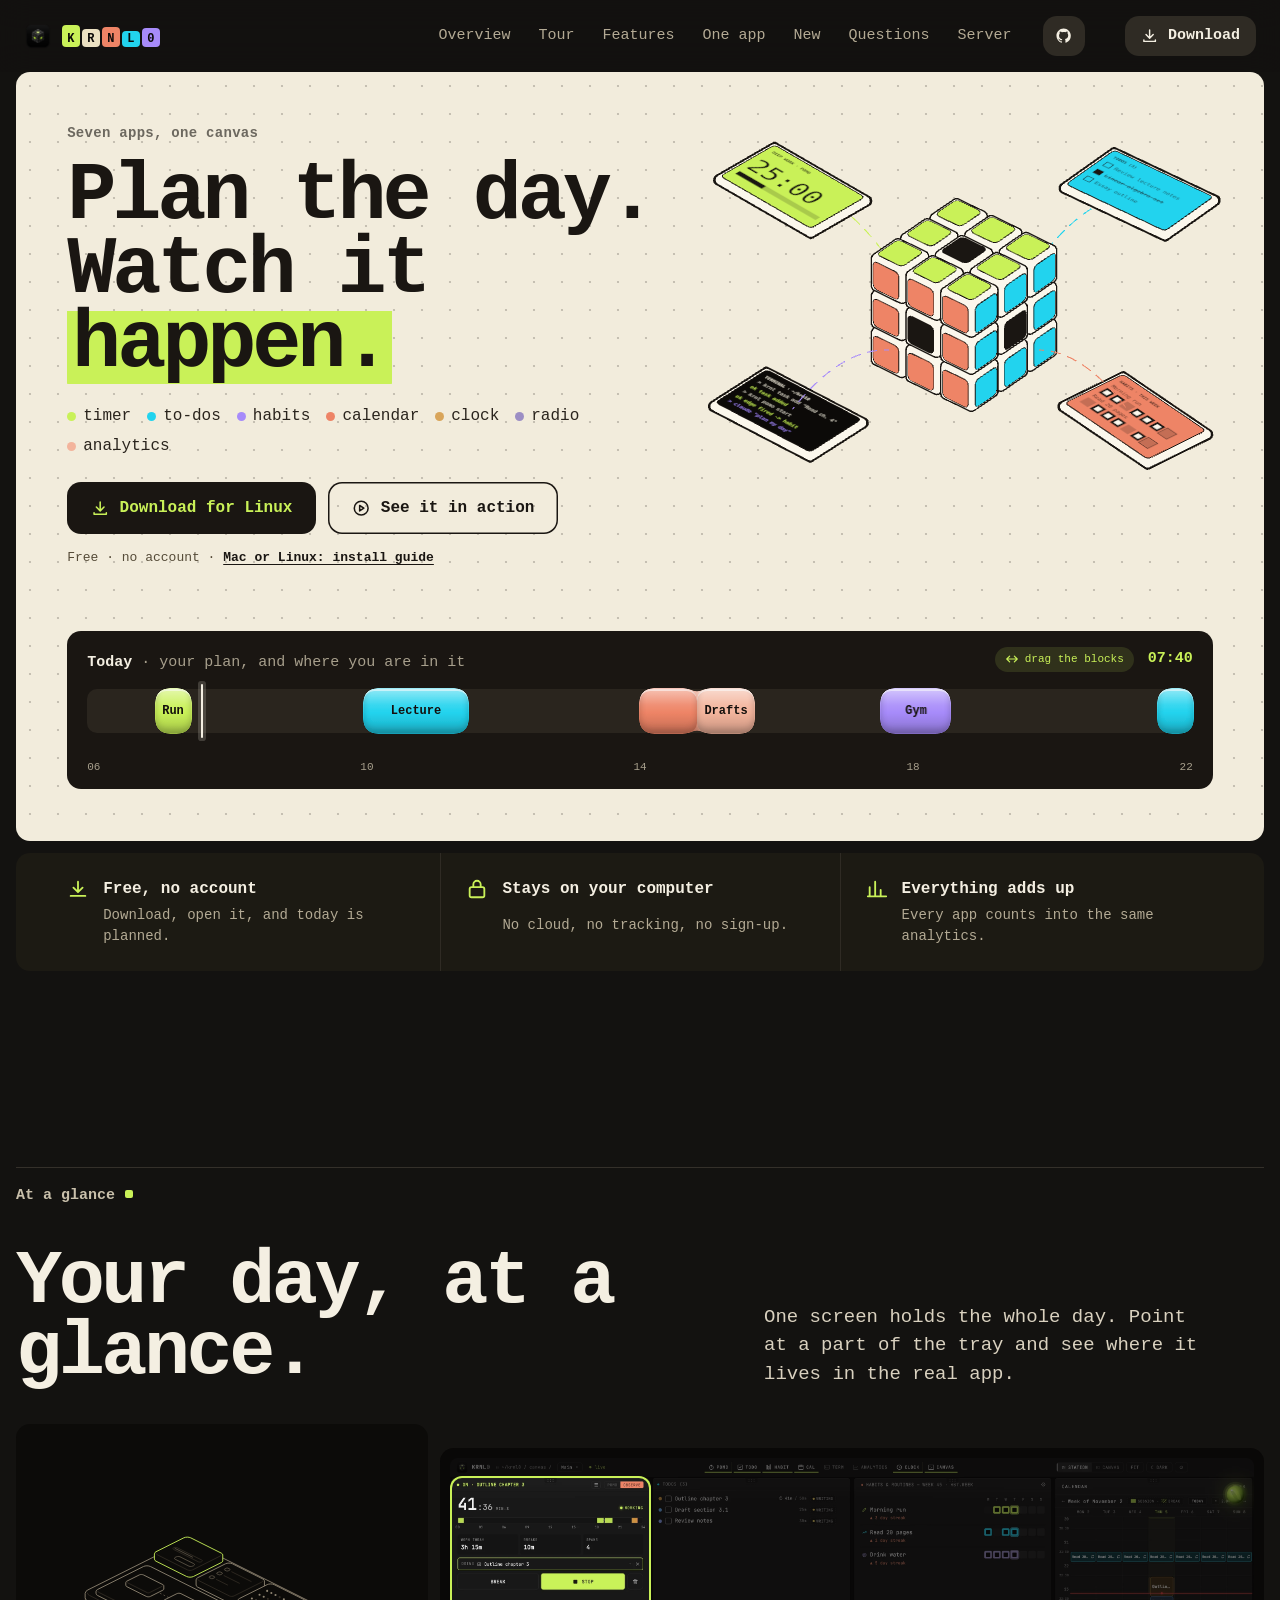
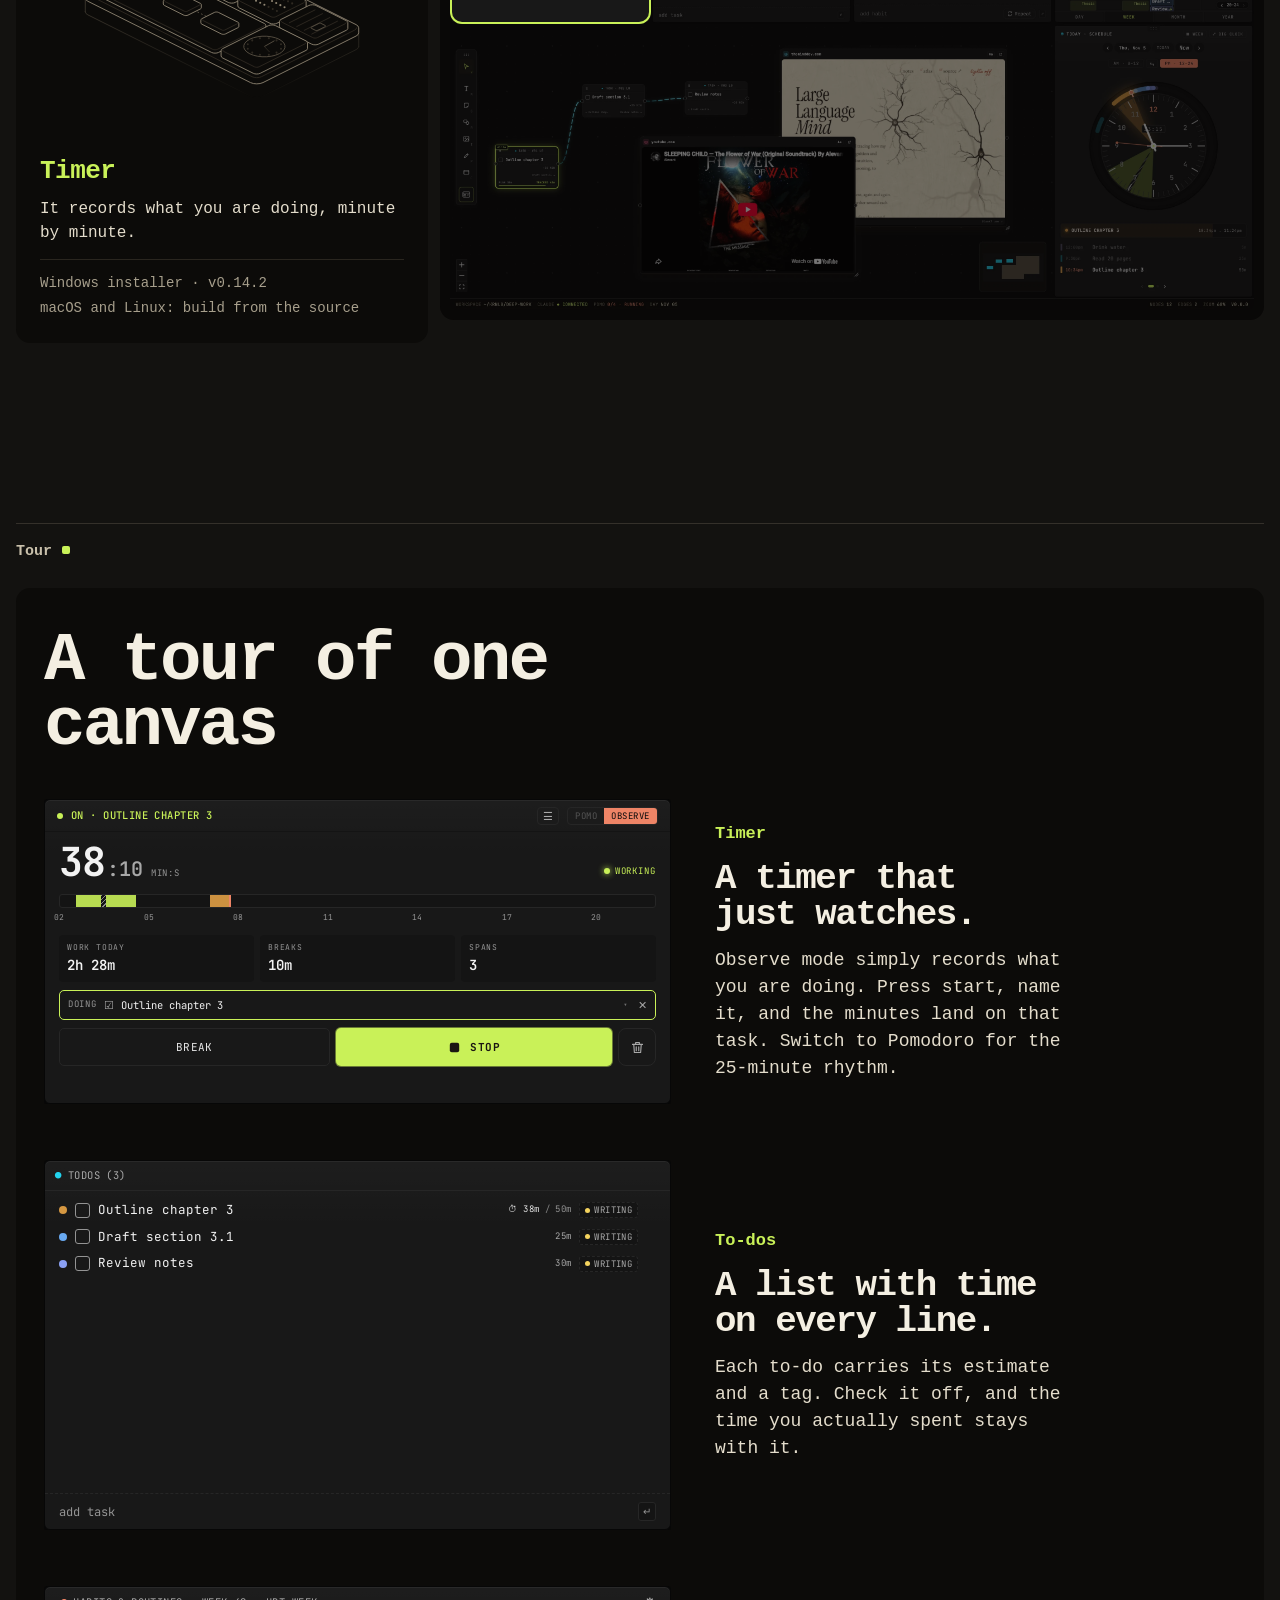
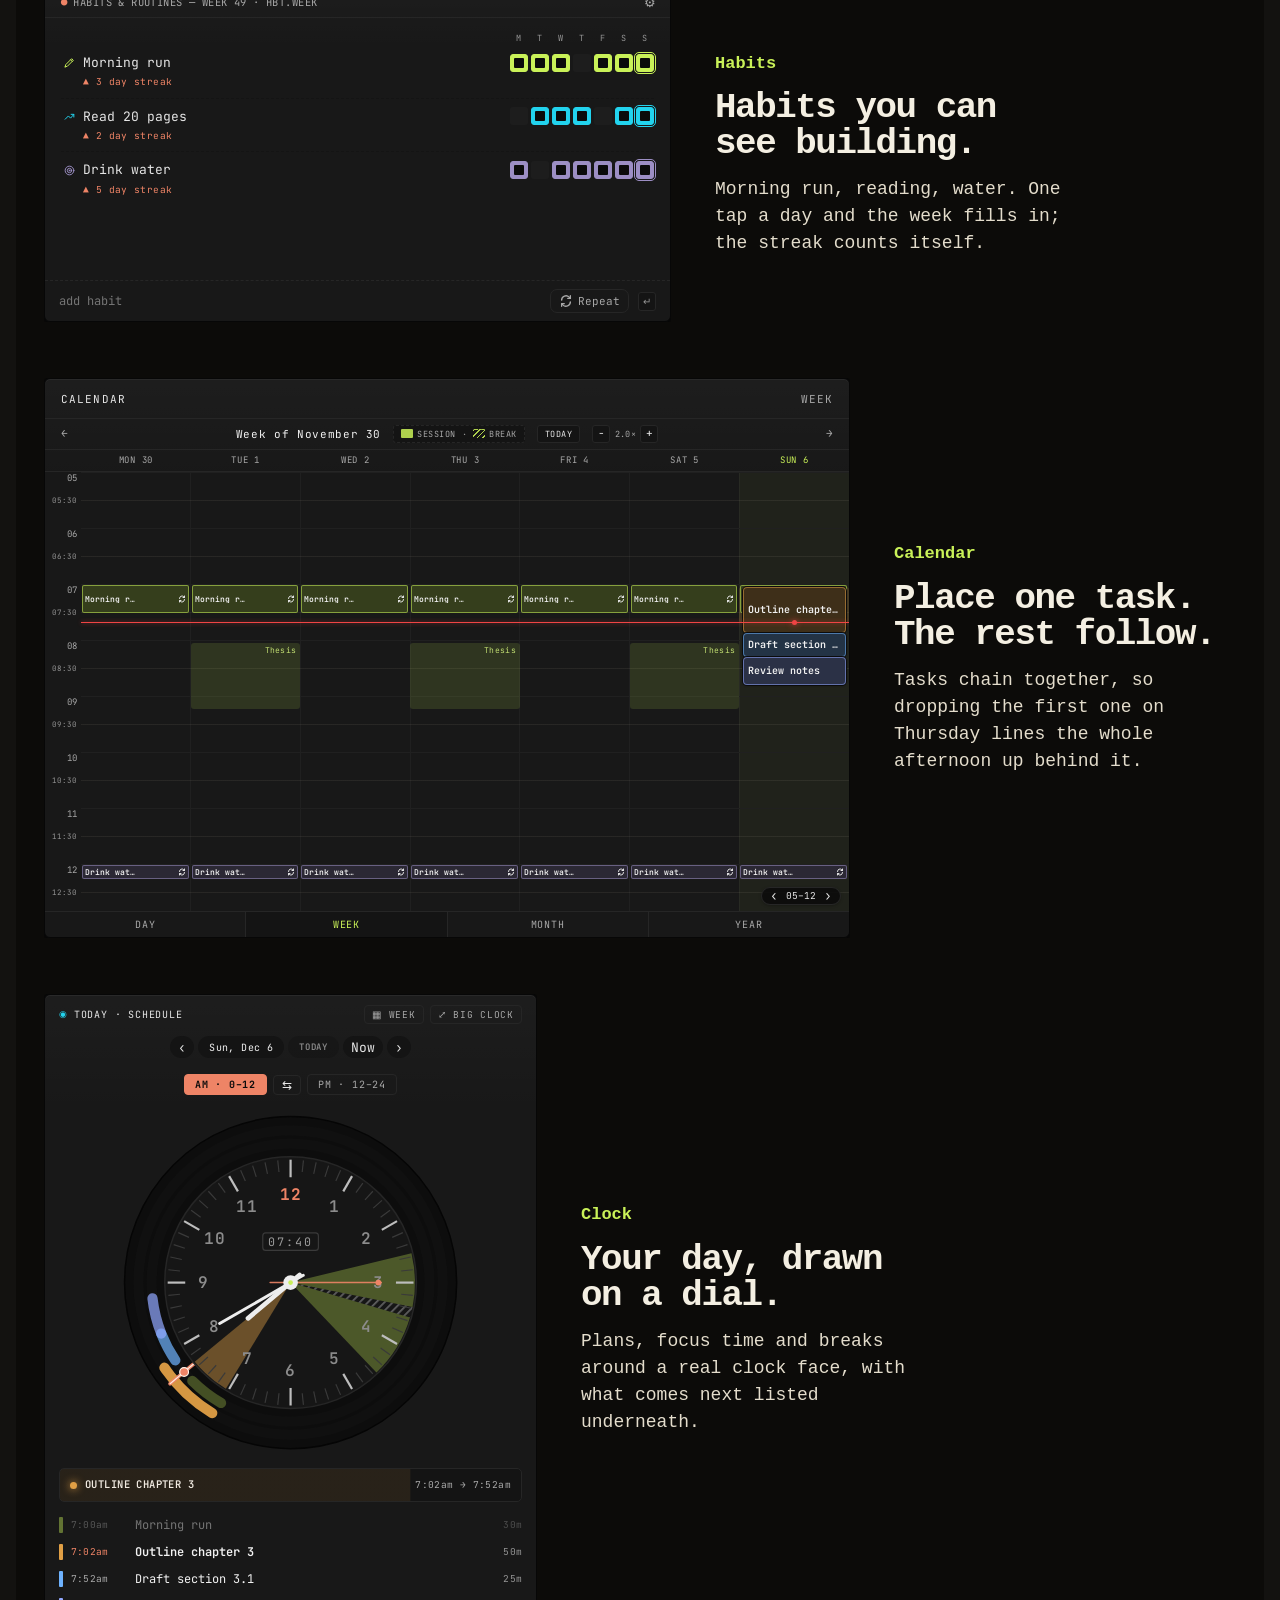
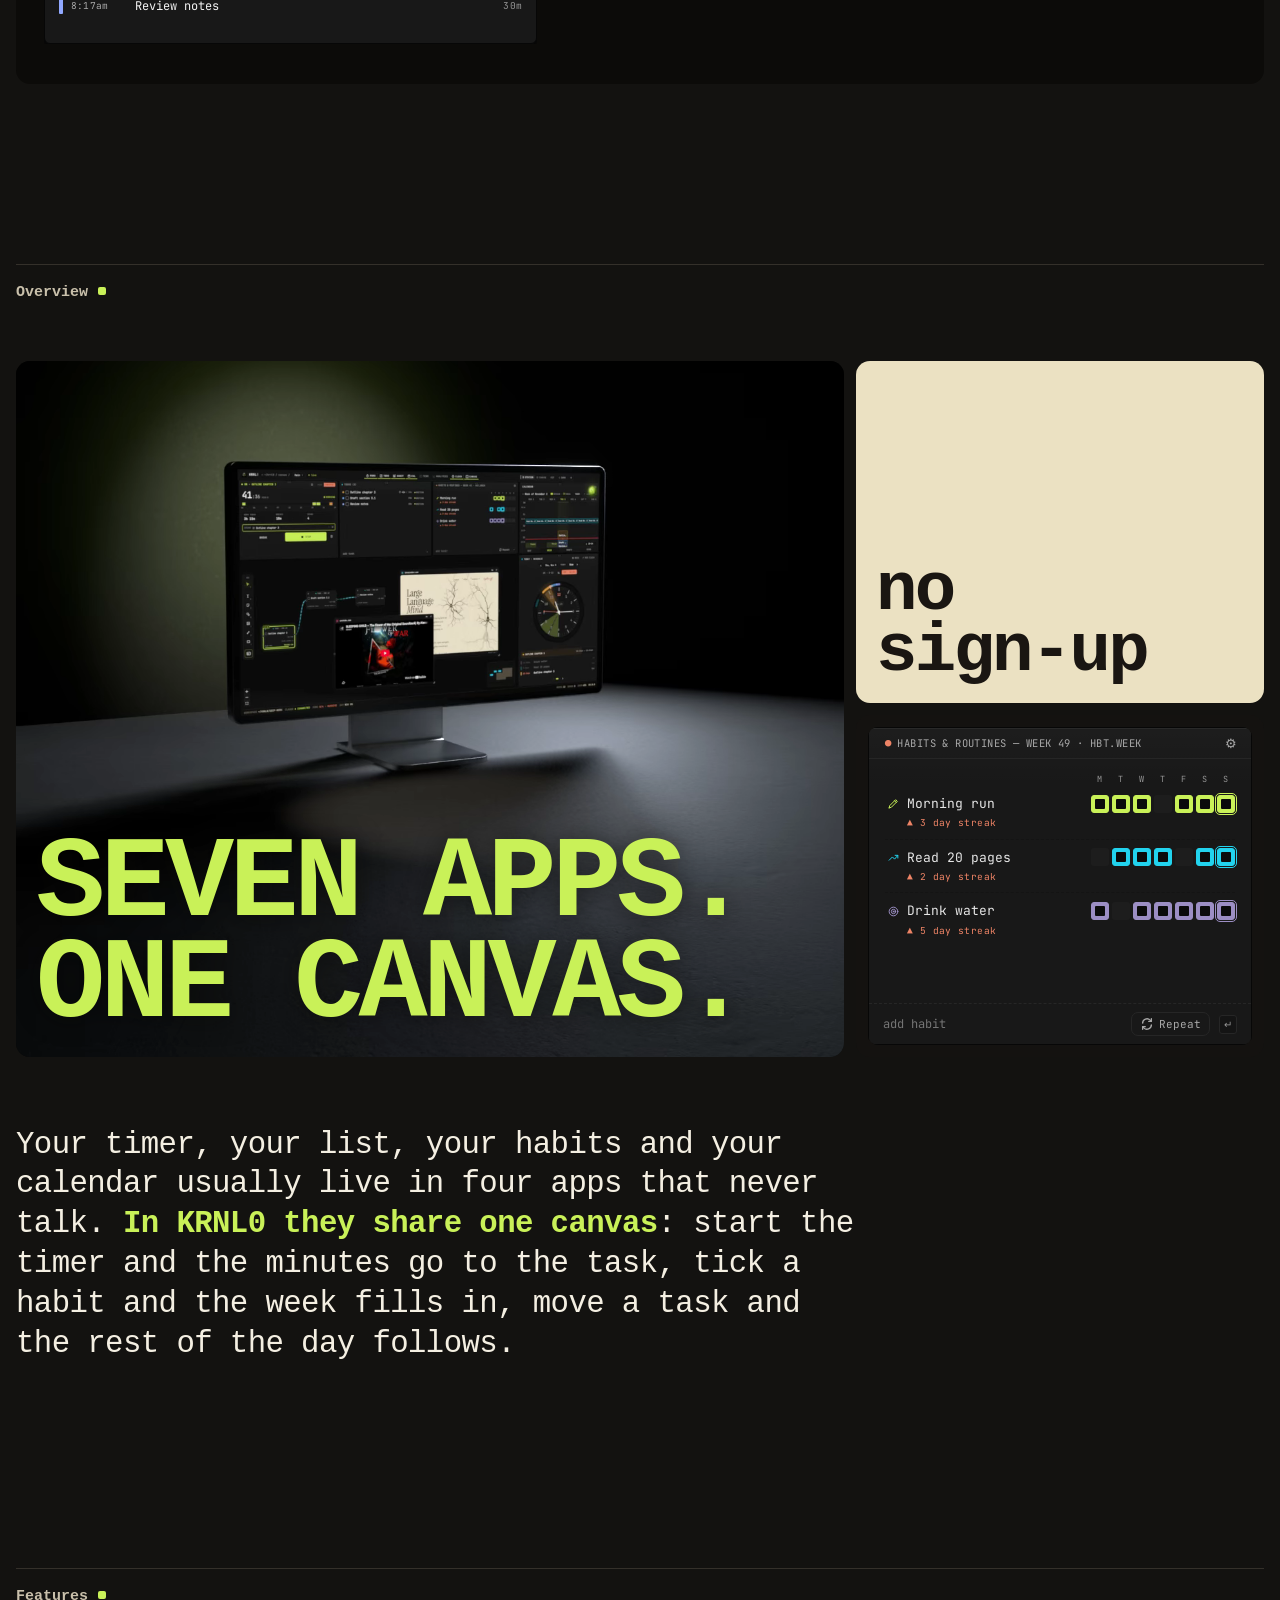
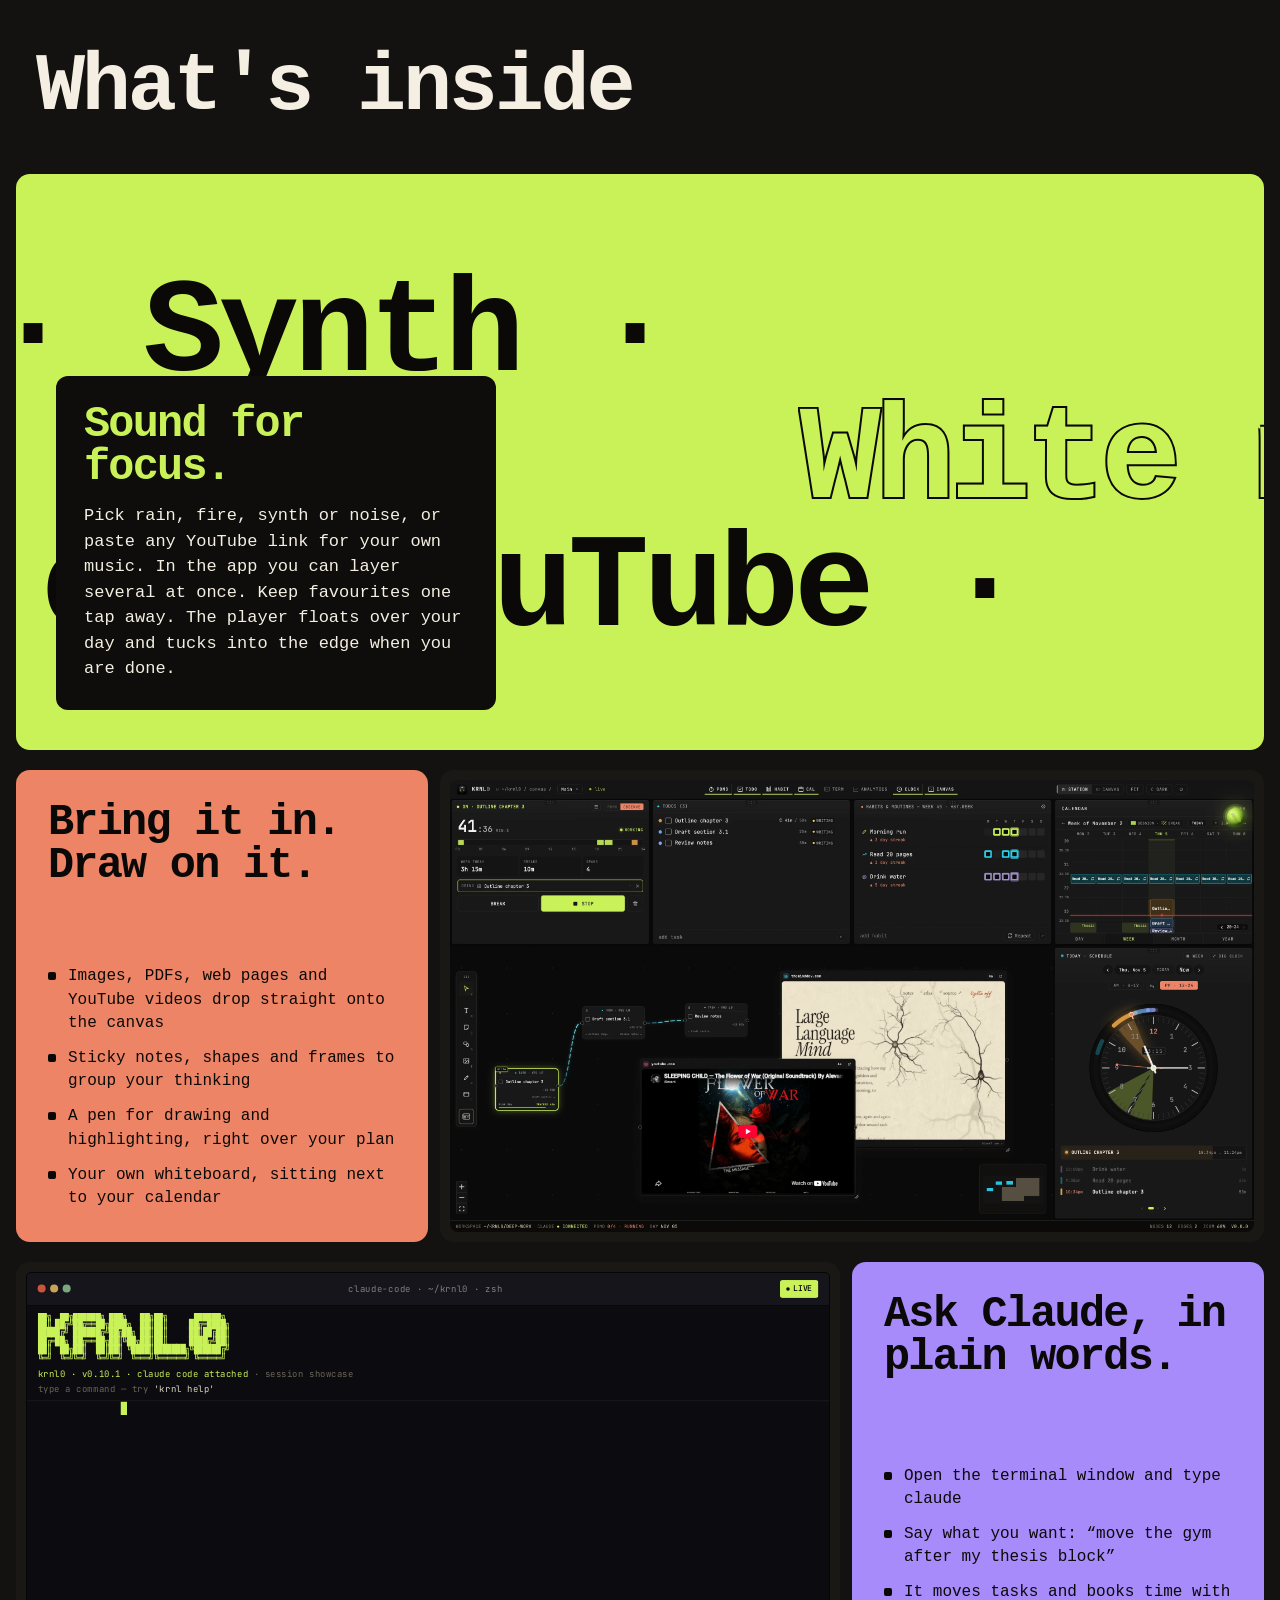
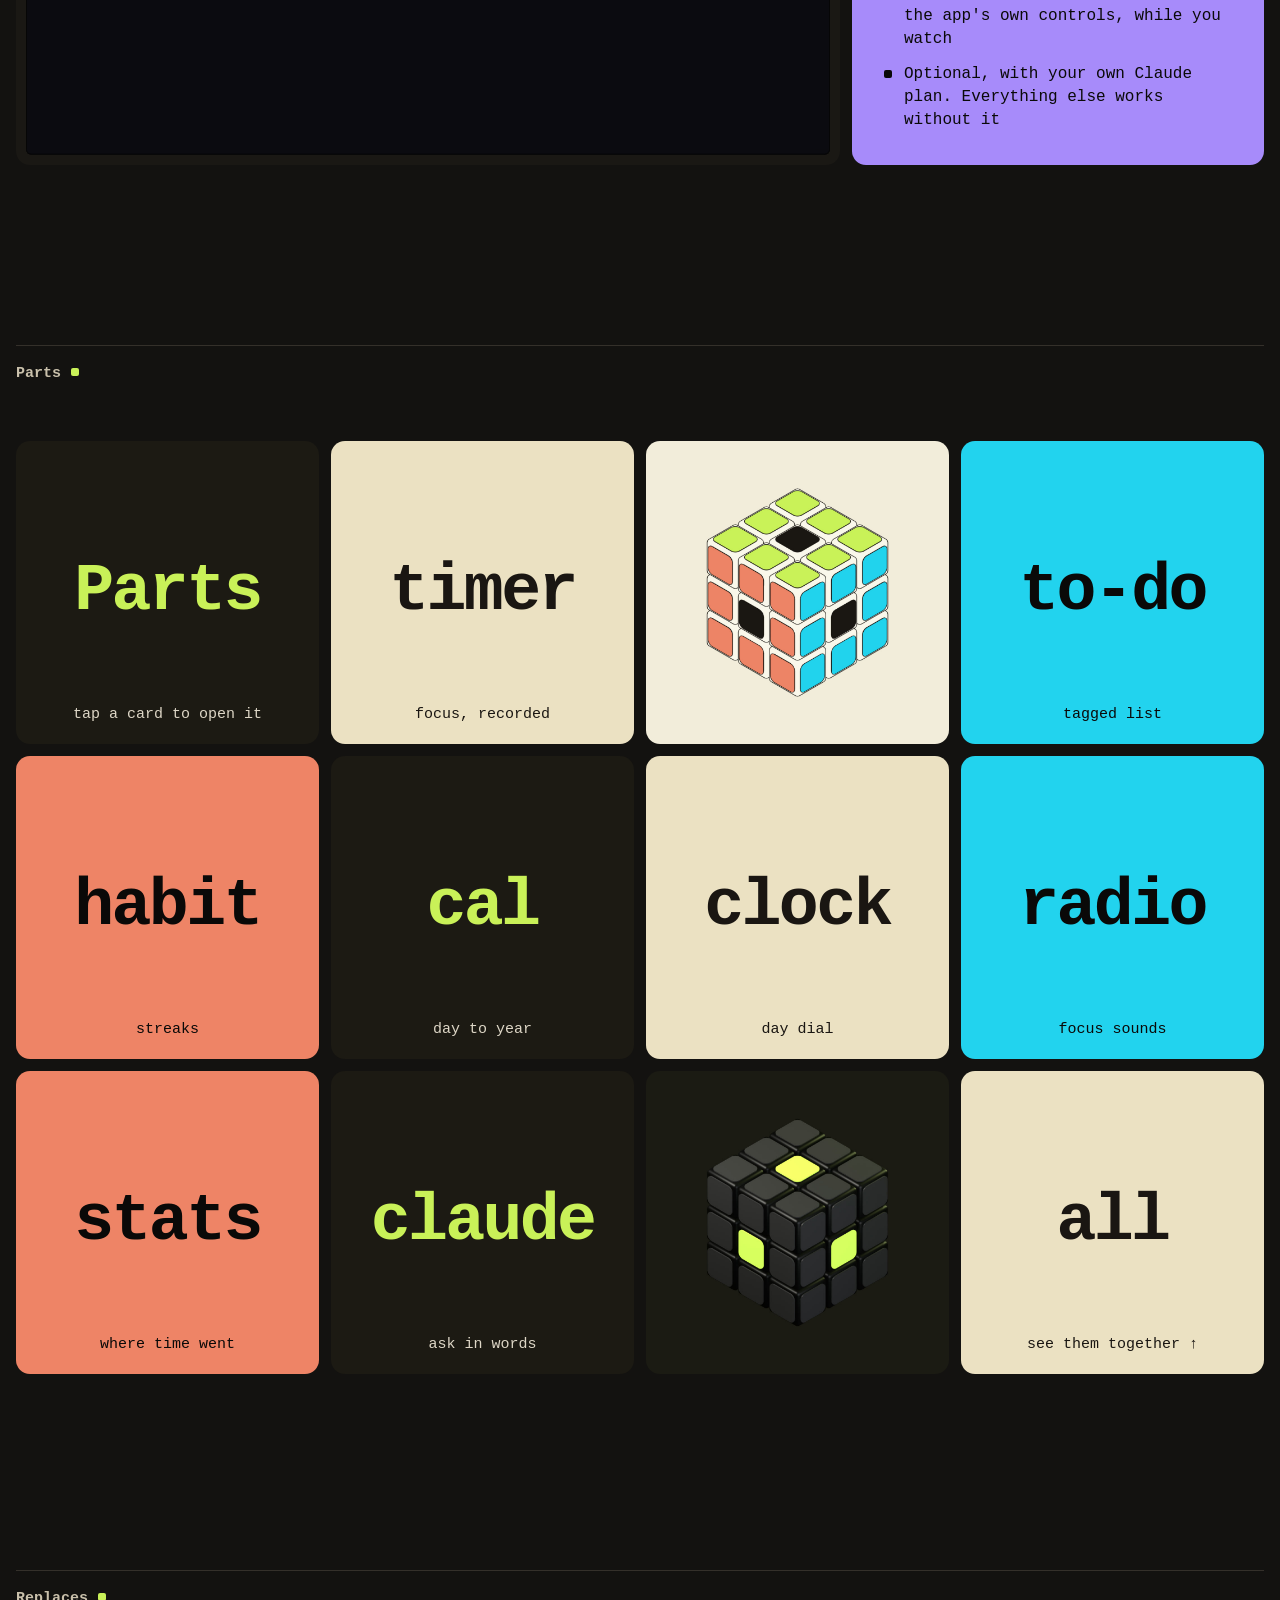
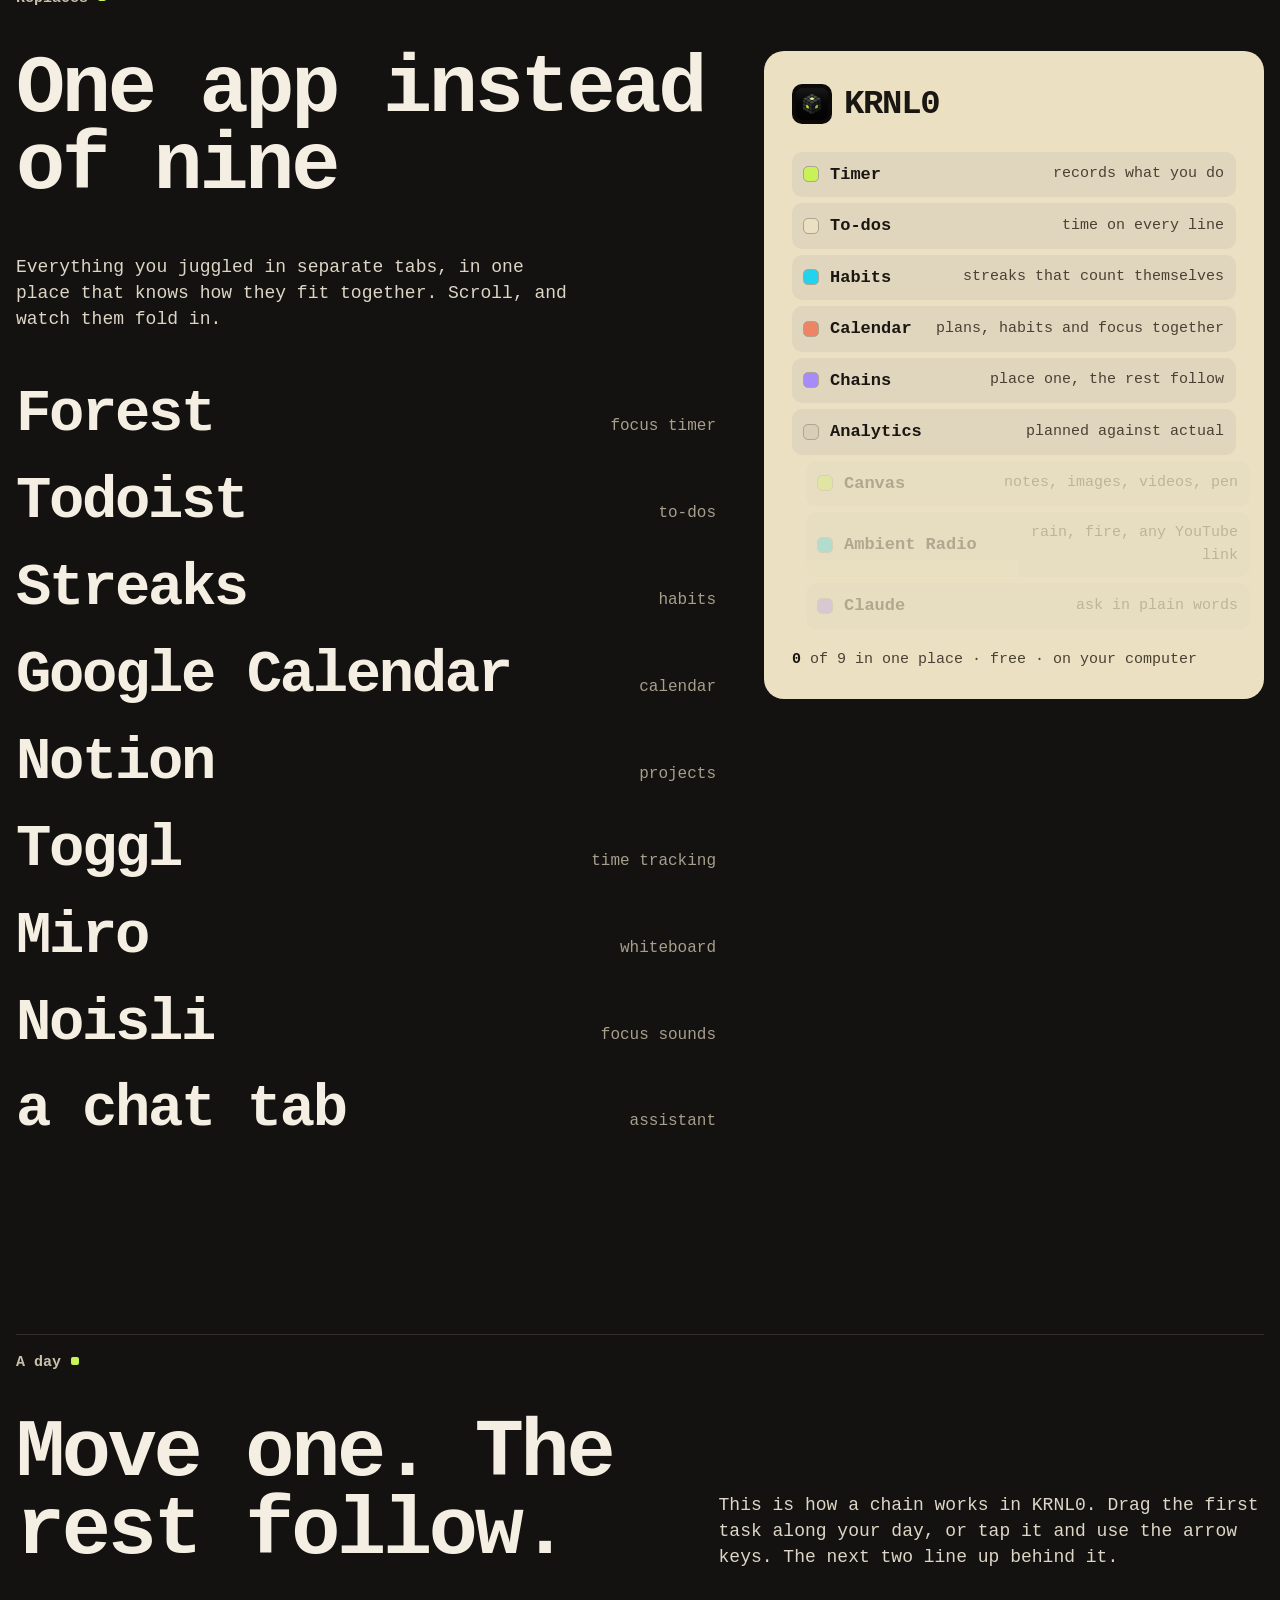
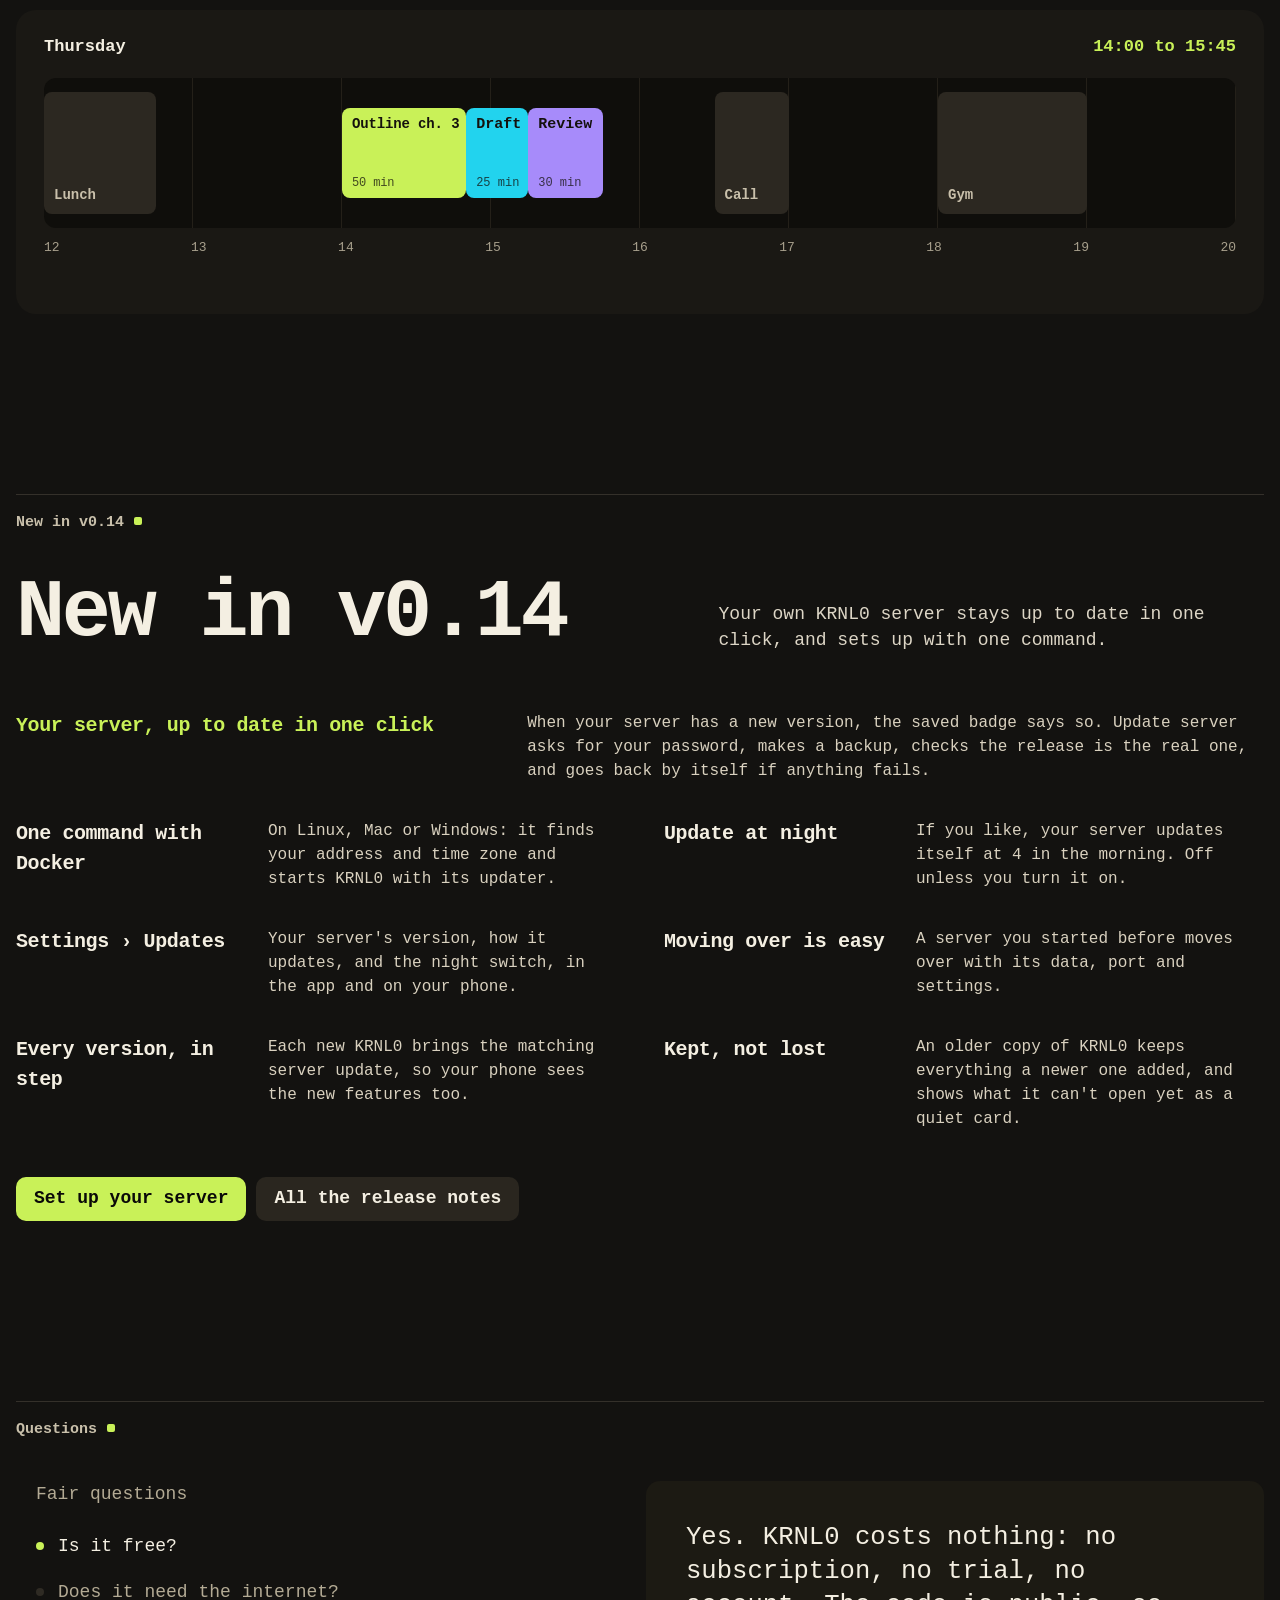
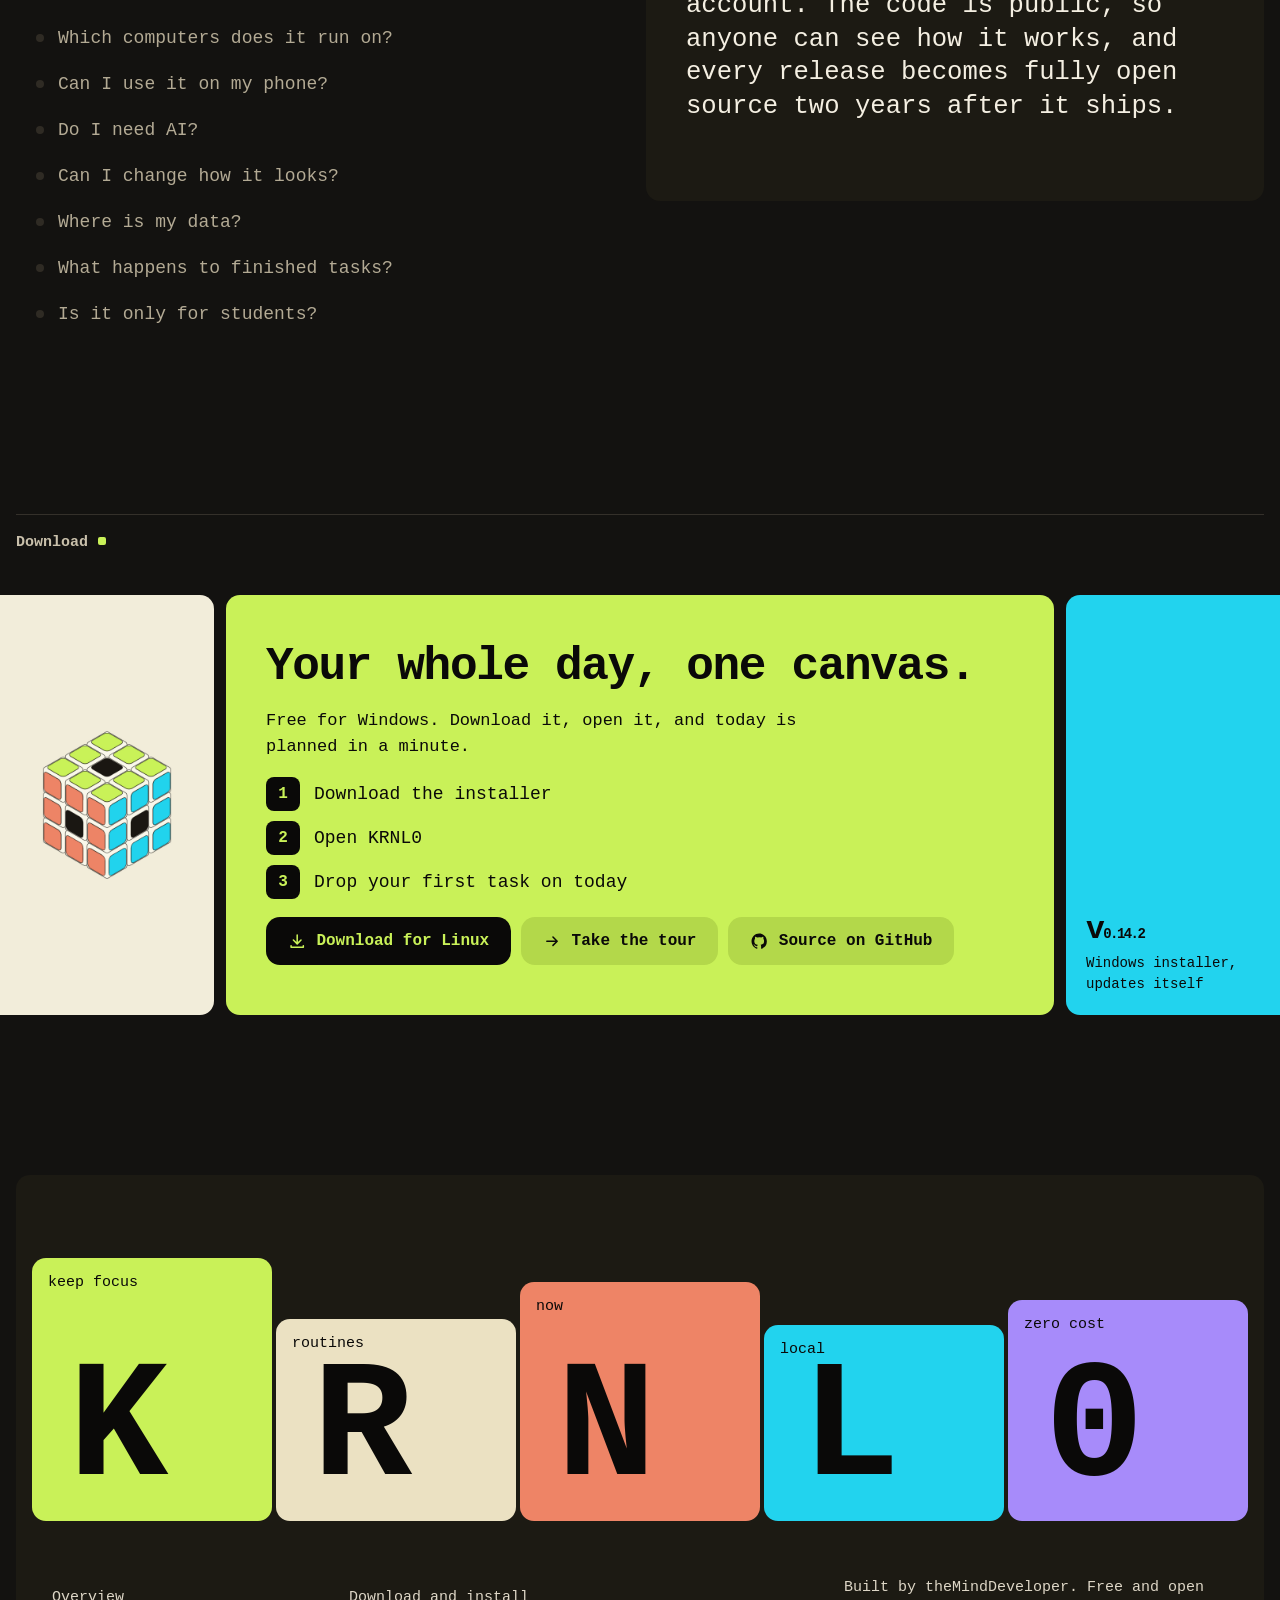
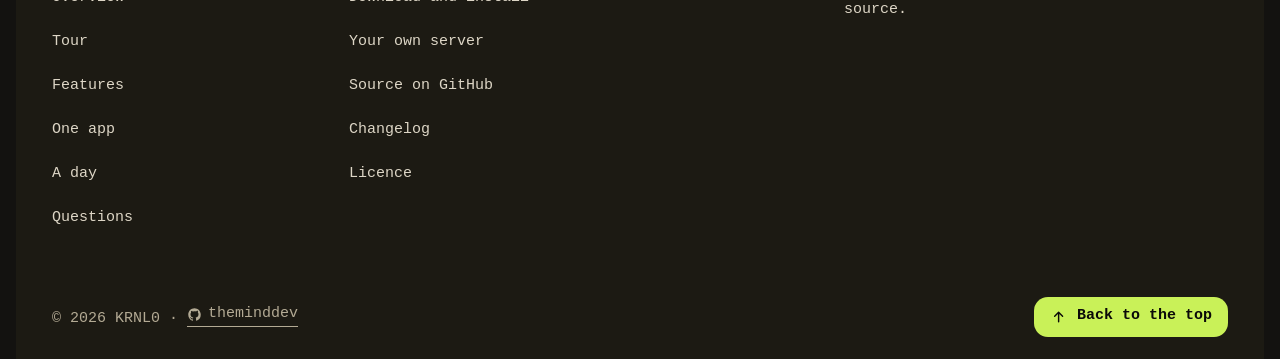
==== krnl0/index.html @ cd7601fa "Merge pull request #6 from theMindDeveloper/chore/krnl0-0.14.2 KRNL0 site: fallback version 0.14.2" ====
<!doctype html>
<html lang="en">
<head>
<meta charset="utf-8">
<meta name="viewport" content="width=device-width, initial-scale=1">
<title>KRNL0 — your whole day on one canvas</title>
<meta name="description" content="KRNL0 puts your timer, to-do list, habits, calendar and day clock on one canvas, working together. Plan the day, see where the time went, keep your streaks. Free, no account, and your plans stay on your computer.">
<link rel="icon" href="assets/krnl0-logo-128.png">
<meta name="theme-color" content="#121110">
<meta name="color-scheme" content="dark light">
<meta name="author" content="theMindDeveloper">
<meta property="og:type" content="website">
<meta property="og:url" content="https://theminddev.com/krnl0/">
<link rel="canonical" href="https://theminddev.com/krnl0/">
<meta property="og:site_name" content="KRNL0">
<meta property="og:title" content="KRNL0 — your whole day on one canvas">
<meta property="og:description" content="Timer, to-dos, habits, calendar and clock on one canvas, working together. Free, no account, and your plans stay on your computer.">
<meta property="og:image" content="https://theminddev.com/krnl0/assets/og-3.jpg">
<meta property="og:image:width" content="1200">
<meta property="og:image:height" content="630">
<meta property="og:image:alt" content="KRNL0: plan the day, watch it happen. Timer, to-dos, habits, calendar, clock, radio and analytics on one canvas">
<meta name="twitter:card" content="summary_large_image">
<meta name="twitter:title" content="KRNL0 — your whole day on one canvas">
<meta name="twitter:description" content="Timer, to-dos, habits, calendar and clock on one canvas. Free, no account, private.">
<meta name="twitter:image" content="https://theminddev.com/krnl0/assets/og-3.jpg">
<meta http-equiv="Content-Security-Policy" content="default-src 'self'; script-src 'self' 'unsafe-inline'; style-src 'self' 'unsafe-inline' https://fonts.googleapis.com; font-src 'self' https://fonts.gstatic.com data:; img-src 'self' data: blob:; media-src 'self' blob:; frame-src 'self'; connect-src 'self' https://api.github.com; object-src 'none'; base-uri 'self'; form-action 'none'">
<meta name="referrer" content="strict-origin-when-cross-origin">
<link rel="apple-touch-icon" href="assets/krnl0-logo-180.png">

<link rel="preconnect" href="https://fonts.googleapis.com">
<link rel="preconnect" href="https://fonts.gstatic.com" crossorigin>
<link href="https://fonts.googleapis.com/css2?family=JetBrains+Mono:wght@400;500;700;800&display=swap" rel="stylesheet"><!-- taste-skill-ignore: KRNL0 brand face -->
<link rel="preload" href="hero.js?v=7a772f3087" as="script">
<link rel="stylesheet" href="styles.css?v=236a582168">
<link rel="stylesheet" href="scenes/stage.css?v=71bd4619c7">
<link rel="stylesheet" href="scenes/fly.css?v=d679719312">
<link rel="stylesheet" href="scenes/sections.css?v=32d0587531">
<script>document.documentElement.classList.add('js')</script>
<script>/* the site always opens at its first screen: a section link clicked earlier leaves #try (or another section) in the address, and reopening it would start there. Only a link from the download page may open a section. */(function(){try{if('scrollRestoration' in history)history.scrollRestoration='manual';var h=location.hash,ok=false;try{ok=h&&sessionStorage.getItem('krnl-jump')===h;sessionStorage.removeItem('krnl-jump')}catch(e){}if(h&&!ok)history.replaceState(null,'',location.pathname+location.search);if(!ok){var top=function(){if(!window.__krnlMoved)scrollTo(0,0)};var moved=function(){window.__krnlMoved=true};['wheel','touchstart','keydown','pointerdown'].forEach(function(t){addEventListener(t,moved,{once:true,passive:true})});addEventListener('DOMContentLoaded',top);addEventListener('load',top)}addEventListener('click',function(e){var a=e.target.closest&&e.target.closest('a[href^="#"]');if(a)setTimeout(function(){if(location.hash)history.replaceState(null,'',location.pathname+location.search)},0)});}catch(e){}})();</script>
<script type="application/ld+json">{"@context":"https://schema.org","@type":"SoftwareApplication","name":"KRNL0","applicationCategory":"ProductivityApplication","operatingSystem":"Windows, macOS, Linux","offers":{"@type":"Offer","price":"0","priceCurrency":"EUR"},"description":"Timer, to-dos, habits, calendar and clock on one canvas, working together. Free, no account, and your plans stay on your computer.","author":{"@type":"Person","name":"theMindDeveloper","url":"https://github.com/theMindDeveloper"},"downloadUrl":"https://github.com/theMindDeveloper/krnl0/releases/latest","softwareVersion":"0.14.2"}</script>
</head>
<body>
<a class="skip" href="#main">Skip to content</a>

<header class="topnav">
  <a class="brand" href="#title" aria-label="KRNL0, back to the top"><img src="assets/krnl0-logo-128.png" width="28" height="28" alt=""><span class="brand-mark" aria-hidden="true"><i>K</i><i>R</i><i>N</i><i>L</i><i>0</i></span></a>
  <nav aria-label="Main">
    <a href="#try">Overview</a>
    <a href="#tour">Tour</a>
    <a href="#inside">Features</a>
    <a href="#replaces">One app</a>
    <a href="#new">New</a>
    <a href="#faq">Questions</a>
    <a href="server.html">Server</a>
  </nav>
  <a class="btn btn-sm btn-gh" href="https://github.com/theMindDeveloper" aria-label="theMindDeveloper on GitHub"><svg class="ico ico-fill" viewBox="0 0 24 24" aria-hidden="true"><path d="M12 2C6.48 2 2 6.58 2 12.23c0 4.52 2.87 8.35 6.84 9.7.5.1.68-.22.68-.49l-.01-1.7c-2.78.62-3.37-1.37-3.37-1.37-.45-1.18-1.11-1.5-1.11-1.5-.91-.64.07-.62.07-.62 1 .07 1.53 1.06 1.53 1.06.9 1.57 2.35 1.12 2.92.85.09-.66.35-1.12.63-1.37-2.22-.26-4.56-1.14-4.56-5.07 0-1.12.39-2.04 1.03-2.76-.1-.26-.45-1.3.1-2.71 0 0 .84-.28 2.75 1.05A9.36 9.36 0 0 1 12 6.84c.85 0 1.71.12 2.51.34 1.91-1.33 2.75-1.05 2.75-1.05.55 1.41.2 2.45.1 2.71.64.72 1.03 1.64 1.03 2.76 0 3.94-2.34 4.81-4.57 5.06.36.32.68.94.68 1.9l-.01 2.82c0 .27.18.6.69.49A10.24 10.24 0 0 0 22 12.23C22 6.58 17.52 2 12 2z"/></svg></a>
  <a class="btn btn-sm" href="download.html"><svg class="ico" viewBox="0 0 24 24" aria-hidden="true"><path d="M12 4v11M7 10.5l5 5 5-5"/><path d="M4 18v2h16v-2"/></svg><span class="btn-t">Download</span></a>
</header>

<main id="main">

<!-- ═══ HERO: the kernel and its nodes, as a line world ═══ -->
<section class="hero" aria-labelledby="title">
  <div class="tile h-stage" id="cube-tile">
    <canvas id="cube" aria-label="The KRNL0 cube with Pomodoro, Todos, Habits and Terminal nodes wired to it. Point at a node or the cube; drag the cube to spin it." role="img"></canvas>
    <div class="h-copy">
      <p class="h-eyebrow">Seven apps, one canvas</p>
      <h1 id="title"><span class="h1-a">Plan</span> the day.<br>Watch it <em class="h-hl">happen.</em></h1>
      <p class="h-lead h-apps"><span class="aw-timer">timer</span><span class="aw-todo">to-dos</span><span class="aw-habit">habits</span><span class="aw-cal">calendar</span><span class="aw-clock">clock</span><span class="aw-radio">radio</span><span class="aw-stats">analytics</span></p>
      <div class="h-actions">
        <a class="btn btn-ink" data-dl href="https://github.com/theMindDeveloper/krnl0/releases/latest"><svg class="ico" viewBox="0 0 24 24" aria-hidden="true"><path d="M12 4v11M7 10.5l5 5 5-5"/><path d="M4 18v2h16v-2"/></svg><span class="btn-t">Download for Windows</span></a>
        <a class="btn btn-line h-see" href="#try"><svg class="ico" viewBox="0 0 24 24" aria-hidden="true"><circle cx="12" cy="12" r="9"/><path d="M10 8.5v7l5.5-3.5z"/></svg><span class="btn-t">See it in action</span></a>
      </div>
      <p class="h-meta">Free · no account · <a href="download.html">Mac or Linux: install guide</a></p>
      <div class="h-today" aria-label="Today, as KRNL0 sees it: a planned day with the current time moving across it">
        <div class="ht-head"><span>Today</span><span class="ht-right"><span class="ht-hint" aria-hidden="true"><svg viewBox="0 0 24 24"><path d="M8 7l-5 5 5 5M16 7l5 5-5 5M3 12h18"/></svg>drag the blocks</span><span class="ht-now" aria-live="off">--:--</span></span></div>
        <div class="ht-track">
          <div class="ht-goo">
            <button type="button" class="ht-b b-run" style="--s:7;--e:7.5" aria-label="Morning run, 07:00 to 07:30. Drag it along the day, or use the arrow keys."><span class="ht-n" aria-hidden="true">Run</span></button>
            <button type="button" class="ht-b b-lec" style="--s:10;--e:11.5" aria-label="Linear algebra lecture, 10:00 to 11:30. Drag it along the day, or use the arrow keys."><span class="ht-n" aria-hidden="true">Lecture</span></button>
            <button type="button" class="ht-b b-out" style="--s:14;--e:14.83" aria-label="Outline chapter 3, 14:00 to 14:50. Drag it along the day, or use the arrow keys."><span class="ht-n" aria-hidden="true">Outline</span></button>
            <button type="button" class="ht-b b-dr" style="--s:14.83;--e:15.66" aria-label="Drafts, 14:50 to 15:40. Drag it along the day, or use the arrow keys."><span class="ht-n" aria-hidden="true">Drafts</span></button>
            <button type="button" class="ht-b b-gym" style="--s:17.5;--e:18.5" aria-label="Gym, 17:30 to 18:30. Drag it along the day, or use the arrow keys."><span class="ht-n" aria-hidden="true">Gym</span></button>
            <button type="button" class="ht-b b-read" style="--s:21.5;--e:22" aria-label="Read 20 pages, 21:30 to 22:00. Drag it along the day, or use the arrow keys."><span class="ht-n" aria-hidden="true">Read</span></button>
          </div>
          <b class="ht-needle" aria-hidden="true"></b>
        </div>
        <div class="ht-scale" aria-hidden="true"><span>06</span><span>10</span><span>14</span><span>18</span><span>22</span></div>
      </div>
    </div>
  </div>
  <div class="h-strip">
    <a href="download.html"><svg viewBox="0 0 24 24" aria-hidden="true"><path d="M12 4v11M7 10.5l5 5 5-5M4 19.5h16"/></svg><b>Free, no account</b><span>Download, open it, and today is planned.</span></a>
    <a href="#faq"><svg viewBox="0 0 24 24" aria-hidden="true"><rect x="4" y="10" width="16" height="11" rx="2"/><path d="M8 10V7a4 4 0 0 1 8 0v3"/></svg><b>Stays on your computer</b><span>No cloud, no tracking, no sign-up.</span></a>
    <a href="#parts-live"><svg viewBox="0 0 24 24" aria-hidden="true"><path d="M4 20V10M10 20V4M16 20v-7M22 20H2"/></svg><b>Everything adds up</b><span>Every app counts into the same analytics.</span></a>
  </div>
</section>

<!-- ═══ TRY: the live board ═══ -->
<p class="sect-bar" aria-hidden="true">At a glance</p>
<section class="sect glance" id="try" aria-labelledby="try-h">
  <div class="gl-head">
    <h2 id="try-h">Your day, at a glance.</h2>
    <p>One screen holds the whole day. Point at a part of the tray and see where it lives in the real app.</p>
  </div>
  <div class="gl-body">
    <div class="gl-fig">
      <div class="gl-stage" id="gl-stage"></div>
      <p class="gl-read" aria-live="polite"><b id="gl-name">Timer</b><span id="gl-say">It records what you are doing, minute by minute.</span></p>
      <ul class="gl-meta"><li>Windows installer · v<span data-krnl-v>0.14.2</span></li><li>macOS and Linux: build from the source</li></ul>
    </div>
    <figure class="gl-shot" data-part="timer">
      <img src="assets/stills/display.webp" width="2880" height="1620" loading="lazy" decoding="async" alt="KRNL0 in Station mode: the timer recording Outline chapter 3, to-dos, habits, the week calendar and the day clock, with a chain of three tasks, the theminddev.com website and a YouTube video on the canvas">
      <i class="gl-spot" aria-hidden="true"></i>
    </figure>
  </div>
</section>

<!-- ═══ TOUR: a camera flies through the real parts of the app; each is the live node, with its words beside it ═══ -->
<p class="sect-bar" aria-hidden="true">Tour</p>
<section class="sect scene fly" id="tour" data-scene="fly" data-options='{"hold":3}' aria-labelledby="fly-h">
  <div class="scene-stage">
    <h2 id="fly-h" class="fly-title">A tour of one canvas</h2>
    <div class="fly-world">
      <article class="fp" style="--x:0vw;--y:0vh;--z:0px;--ry:-4deg;--w:627px;--h:305px" data-kind="pomo">
        <span class="fp-n" aria-hidden="true">01</span>
        <div class="fp-node"><iframe tabindex="-1" data-src="app/index.html?solo=pomo&amp;bare=1" title="The real timer, in Observe mode" loading="lazy"></iframe></div>
        <div class="fp-text"><p class="fp-k">Timer</p><h3>A timer that just watches.</h3><p>Observe mode simply records what you are doing. Press start, name it, and the minutes land on that task. Switch to Pomodoro for the 25-minute rhythm.</p></div>
      </article>
      <article class="fp" style="--x:0vw;--y:0vh;--z:-1100px;--ry:7deg;--w:627px;--h:370px" data-kind="todo">
        <span class="fp-n" aria-hidden="true">02</span>
        <div class="fp-node"><iframe tabindex="-1" data-src="app/index.html?solo=todo&amp;bare=1" title="The real to-do list" loading="lazy"></iframe></div>
        <div class="fp-text"><p class="fp-k">To-dos</p><h3>A list with time on every line.</h3><p>Each to-do carries its estimate and a tag. Check it off, and the time you actually spent stays with it.</p></div>
      </article>
      <article class="fp" style="--x:0vw;--y:0vh;--z:-2200px;--ry:-7deg;--w:627px;--h:336px" data-kind="habit">
        <span class="fp-n" aria-hidden="true">03</span>
        <div class="fp-node"><iframe tabindex="-1" data-src="app/index.html?solo=habit&amp;bare=1" title="The real habit tracker" loading="lazy"></iframe></div>
        <div class="fp-text"><p class="fp-k">Habits</p><h3>Habits you can see building.</h3><p>Morning run, reading, water. One tap a day and the week fills in; the streak counts itself.</p></div>
      </article>
      <article class="fp" style="--x:0vw;--y:0vh;--z:-3300px;--ry:6deg;--w:806px;--h:560px" data-kind="calendar">
        <span class="fp-n" aria-hidden="true">04</span>
        <div class="fp-node"><iframe tabindex="-1" data-src="app/index.html?solo=calendar&amp;bare=1" title="The real calendar" loading="lazy"></iframe></div>
        <div class="fp-text"><p class="fp-k">Calendar</p><h3>Place one task. The rest follow.</h3><p>Tasks chain together, so dropping the first one on Thursday lines the whole afternoon up behind it.</p></div>
      </article>
      <article class="fp" style="--x:0vw;--y:0vh;--z:-4400px;--ry:0deg;--w:493px;--h:650px" data-kind="clock">
        <span class="fp-n" aria-hidden="true">05</span>
        <div class="fp-node"><iframe tabindex="-1" data-src="app/index.html?solo=clock&amp;bare=1" title="The real day clock" loading="lazy"></iframe></div>
        <div class="fp-text"><p class="fp-k">Clock</p><h3>Your day, drawn on a dial.</h3><p>Plans, focus time and breaks around a real clock face, with what comes next listed underneath.</p></div>
      </article>
    </div>
  </div>
</section>

<!-- ═══ INTRO: statement tiles ═══ -->
<p class="sect-bar" aria-hidden="true">Overview</p>
<section class="sect intro board" aria-labelledby="intro-h">
  <div class="tile i-a reveal">
    <video class="i-film" data-autoplay muted loop playsinline preload="none" poster="assets/video/studio-display.jpg" aria-label="A silver studio display on a concrete table in a dark room, running KRNL0 in Station mode: the timer, to-dos, habits, calendar and clock, with a chain of three tasks, the theminddev.com website and a YouTube video on the canvas. The camera slowly moves in."><source src="assets/video/studio-display.webm" type="video/webm"><source src="assets/video/studio-display.mp4" type="video/mp4"></video>
    <h2 id="intro-h">Seven apps.<br>One canvas.</h2>
  </div>
  <div class="tile i-b reveal"><p class="i-word">no<br>sign‑up</p></div>
  <div class="tile i-c i-node reveal"><iframe tabindex="-1" data-src="app/index.html?solo=habit&amp;bare=1" title="The real habit tracker" loading="lazy"></iframe></div>
  <div class="tile i-d">
    <p class="reveal">Your timer, your list, your habits and your calendar usually live in four apps that never talk. <b>In KRNL0 they share one canvas</b>: start the timer and the minutes go to the task, tick a habit and the week fills in, move a task and the rest of the day follows.</p>
  </div>
</section>

<!-- ═══ INSIDE: more of the app, each part live ═══ -->
<p class="sect-bar" aria-hidden="true">Features</p>
<section class="sect inside" id="inside" aria-labelledby="inside-h">
  <h2 id="inside-h" class="sec-h">What's inside</h2>

  <article class="sound tile" data-ui>
    <div class="sound-words" aria-hidden="true">
      <p data-par="-140">Rain · Fire · Synth ·</p>
      <p data-par="110" class="o">White noise · Brown noise ·</p>
      <p data-par="-80">Your own YouTube ·</p>
    </div>
    <div class="sound-copy">
      <h3>Sound for focus.</h3>
      <p>Pick rain, fire, synth or noise, or paste any YouTube link for your own music. In the app you can layer several at once. Keep favourites one tap away. The player floats over your day and tucks into the edge when you are done.</p>
    </div>
    <div class="sound-radio" data-par-y="-70">
      <iframe data-src="app/index.html?solo=radio&amp;fit=1" title="The real Ambient Radio. Pick a sound and press play." loading="lazy" allow="autoplay; encrypted-media"></iframe>
      <p class="sound-hint">The real Ambient Radio. Pick a sound, press play.</p>
    </div>
  </article>

  <article class="fband fband-rust">
    <div class="tile fband-copy">
      <h3>Bring it in. Draw on it.</h3>
      <ul>
        <li>Images, PDFs, web pages and YouTube videos drop straight onto the canvas</li>
        <li>Sticky notes, shapes and frames to group your thinking</li>
        <li>A pen for drawing and highlighting, right over your plan</li>
        <li>Your own whiteboard, sitting next to your calendar</li>
      </ul>
    </div>
    <figure class="tile fband-media fband-shot">
      <img class="still" src="assets/stills/display.webp" width="2880" height="1620" loading="lazy" decoding="async" alt="KRNL0 in Station mode: the timer recording Outline chapter 3, to-dos, habits, the week calendar and the day clock, with a chain of three tasks, the theminddev.com website and a YouTube video on the canvas">
    </figure>
  </article>

  <article class="fband fband-violet fband-flip" id="ask">
    <div class="tile fband-copy">
      <h3>Ask Claude, in plain words.</h3>
      <ul>
        <li>Open the terminal window and type claude</li>
        <li>Say what you want: “move the gym after my thesis block”</li>
        <li>It moves tasks and books time with the app's own controls, while you watch</li>
        <li>Optional, with your own Claude plan. Everything else works without it</li>
      </ul>
    </div>
    <div class="tile fband-media fband-term" data-ui>
      <div class="term-view app-view"><iframe data-src="app/index.html?solo=term" title="The real KRNL0 terminal, replaying a Claude session" loading="lazy"></iframe></div>
    </div>
  </article>
</section>

<!-- ═══ FEATURES: close-ups on a board ═══ -->


<!-- ═══ PARTS: word cards; a click flips one over to the real node, at the card's own size ═══ -->
<p class="sect-bar" aria-hidden="true">Parts</p>
<section class="sect nodes" id="parts-live" aria-labelledby="nodes-h">
  <div class="grid4">
    <div class="cell c1"><h2 id="nodes-h" class="cw">Parts</h2><p class="cc">tap a card to open it</p></div>
    <button class="cell flip c2" type="button" data-solo="pomo" aria-label="Open the real timer"><span class="face front"><span class="cw">timer</span><span class="cc">focus, recorded</span></span><span class="face back"></span></button>
    <figure class="cell photo"><video class="loop" data-autoplay muted loop playsinline preload="none" poster="assets/blender/cube-line-poster.jpg" aria-label="The KRNL0 cube rendered in Blender as a line drawing, its layers twisting"><source src="assets/blender/cube-line.mp4" type="video/mp4"></video></figure>
    <button class="cell flip c3" type="button" data-solo="todo" aria-label="Open the real to-do list"><span class="face front"><span class="cw">to-do</span><span class="cc">tagged list</span></span><span class="face back"></span></button>
    <button class="cell flip c4" type="button" data-solo="habit" aria-label="Open the real habit tracker"><span class="face front"><span class="cw">habit</span><span class="cc">streaks</span></span><span class="face back"></span></button>
    <button class="cell flip c1" type="button" data-solo="calendar" aria-label="Open the real calendar"><span class="face front"><span class="cw">cal</span><span class="cc">day to year</span></span><span class="face back"></span></button>
    <button class="cell flip c2" type="button" data-solo="clock" aria-label="Open the real day clock"><span class="face front"><span class="cw">clock</span><span class="cc">day dial</span></span><span class="face back"></span></button>
    <button class="cell flip c3" type="button" data-solo="radio" aria-label="Open the real Ambient Radio"><span class="face front"><span class="cw">radio</span><span class="cc">focus sounds</span></span><span class="face back"></span></button>
    <button class="cell flip c4" type="button" data-solo="analytics" aria-label="Open the real analytics"><span class="face front"><span class="cw">stats</span><span class="cc">where time went</span></span><span class="face back"></span></button>
    <button class="cell flip c1" type="button" data-solo="term" aria-label="Open the real terminal with Claude"><span class="face front"><span class="cw">claude</span><span class="cc">ask in words</span></span><span class="face back"></span></button>
    <figure class="cell photo"><video class="loop" data-autoplay muted loop playsinline preload="none" poster="assets/blender/cube-solid-poster.jpg" aria-label="The KRNL0 cube rendered in Blender, dark with acid centres, its layers twisting"><source src="assets/blender/cube-solid.mp4" type="video/mp4"></video></figure>
    <a class="cell c2 to-try" href="#try"><span class="cw">all</span><span class="cc">see them together ↑</span></a>
  </div>
</section>

<!-- ═══ REPLACES: one app instead of nine, as cards ═══ -->
<p class="sect-bar" aria-hidden="true">Replaces</p>
<section class="sect swap" id="replaces" aria-labelledby="rep-h">
  <div class="swap-cols">
    <div class="swap-left">
      <h2 id="rep-h" class="sec-h">One app instead of nine</h2>
      <p class="sec-lead">Everything you juggled in separate tabs, in one place that knows how they fit together. Scroll, and watch them fold in.</p>
      <ol class="was">
        <li data-k="0"><s>Forest</s><span>focus timer</span></li>
        <li data-k="1"><s>Todoist</s><span>to-dos</span></li>
        <li data-k="2"><s>Streaks</s><span>habits</span></li>
        <li data-k="3"><s>Google Calendar</s><span>calendar</span></li>
        <li data-k="4"><s>Notion</s><span>projects</span></li>
        <li data-k="5"><s>Toggl</s><span>time tracking</span></li>
        <li data-k="6"><s>Miro</s><span>whiteboard</span></li>
        <li data-k="7"><s>Noisli</s><span>focus sounds</span></li>
        <li data-k="8"><s>a chat tab</s><span>assistant</span></li>
      </ol>
    </div>
    <div class="swap-right">
      <div class="one" data-ui>
        <p class="one-name"><img src="assets/krnl0-logo-128.png" width="40" height="40" alt="">KRNL0</p>
        <ul class="one-parts">
          <li data-k="0"><i style="--c:var(--acid)"></i>Timer<b>records what you do</b></li>
          <li data-k="1"><i style="--c:var(--cream)"></i>To-dos<b>time on every line</b></li>
          <li data-k="2"><i style="--c:var(--cyan)"></i>Habits<b>streaks that count themselves</b></li>
          <li data-k="3"><i style="--c:var(--rust)"></i>Calendar<b>plans, habits and focus together</b></li>
          <li data-k="4"><i style="--c:var(--purple)"></i>Chains<b>place one, the rest follow</b></li>
          <li data-k="5"><i style="--c:#d9cfb8"></i>Analytics<b>planned against actual</b></li>
          <li data-k="6"><i style="--c:var(--acid)"></i>Canvas<b>notes, images, videos, pen</b></li>
          <li data-k="7"><i style="--c:var(--cyan)"></i>Ambient Radio<b>rain, fire, any YouTube link</b></li>
          <li data-k="8"><i style="--c:var(--purple)"></i>Claude<b>ask in plain words</b></li>
        </ul>
        <p class="one-foot"><span class="one-n">0</span> of 9 in one place · free · on your computer</p>
      </div>
    </div>
  </div>
</section>

<!-- ═══ A DAY: the live thing — drag the first task, the chain follows ═══ -->
<p class="sect-bar" aria-hidden="true">A day</p>
<section class="sect day" id="day" aria-labelledby="day-h">
  <div class="day-head">
    <h2 id="day-h" class="sec-h">Move one. The rest follow.</h2>
    <p class="sec-lead">This is how a chain works in KRNL0. Drag the first task along your day, or tap it and use the arrow keys. The next two line up behind it.</p>
  </div>
  <div class="plan" data-ui>
    <div class="plan-top"><span>Thursday</span><span class="plan-out" aria-live="polite">Done by 15:45</span></div>
    <div class="plan-day">
      <div class="plan-fixed" style="--s:16.5;--e:17"><b>Call</b></div>
      <div class="plan-fixed" style="--s:12;--e:12.75"><b>Lunch</b></div>
      <div class="plan-fixed" style="--s:18;--e:19"><b>Gym</b></div>
      <div class="plan-chain">
        <button type="button" class="pc pc-0" aria-label="Outline chapter 3, 50 minutes. Use the arrow keys to move it.">Outline ch. 3<small>50 min</small></button>
        <span class="pc-w" aria-hidden="true"></span>
        <div class="pc pc-1">Draft<small>25 min</small></div>
        <span class="pc-w" aria-hidden="true"></span>
        <div class="pc pc-2">Review<small>30 min</small></div>
      </div>
      <b class="plan-now" aria-hidden="true"></b>
    </div>
    <div class="plan-scale" aria-hidden="true"><span>12</span><span>13</span><span>14</span><span>15</span><span>16</span><span>17</span><span>18</span><span>19</span><span>20</span></div>
    <p class="plan-warn" aria-live="polite"></p>
  </div>
</section>

<!-- ═══ NEW: what v0.14 adds, from docs/releases/v0.14.0.md ═══ -->
<p class="sect-bar" aria-hidden="true">New in v0.14</p>
<section class="sect news" id="new" aria-labelledby="new-h">
  <div class="news-head">
    <h2 id="new-h" class="sec-h">New in v0.14</h2>
    <p class="sec-lead">Your own KRNL0 server stays up to date in one click, and sets up with one command.</p>
  </div>
  <ul class="news-list">
    <li><b>Your server, up to date in one click</b><span>When your server has a new version, the saved badge says so. Update server asks for your password, makes a backup, checks the release is the real one, and goes back by itself if anything fails.</span></li>
    <li><b>One command with Docker</b><span>On Linux, Mac or Windows: it finds your address and time zone and starts KRNL0 with its updater.</span></li>
    <li><b>Update at night</b><span>If you like, your server updates itself at 4 in the morning. Off unless you turn it on.</span></li>
    <li><b>Settings › Updates</b><span>Your server's version, how it updates, and the night switch, in the app and on your phone.</span></li>
    <li><b>Moving over is easy</b><span>A server you started before moves over with its data, port and settings.</span></li>
    <li><b>Every version, in step</b><span>Each new KRNL0 brings the matching server update, so your phone sees the new features too.</span></li>
    <li><b>Kept, not lost</b><span>An older copy of KRNL0 keeps everything a newer one added, and shows what it can't open yet as a quiet card.</span></li>
  </ul>
  <p class="news-more"><a href="server.html">Set up your server</a> <a href="https://github.com/theMindDeveloper/krnl0/releases/latest">All the release notes</a></p>
</section>

<!-- ═══ FAQ: question index ═══ -->
<p class="sect-bar" aria-hidden="true">Questions</p>
<section class="sect faq" id="faq" aria-labelledby="faq-h">
  <div class="q-list">
    <h2 id="faq-h" class="q-head">Fair questions</h2>
    <button class="q on" type="button" aria-controls="a-pane" data-a="Yes. KRNL0 costs nothing: no subscription, no trial, no account. The code is public, so anyone can see how it works, and every release becomes fully open source two years after it ships.">Is it free?</button>
    <button class="q" type="button" aria-controls="a-pane" data-a="No. Everything is saved in one file on your own computer. No account, no tracking, no cloud. Close it, open it next week, and your day is exactly where you left it.">Does it need the internet?</button>
    <button class="q" type="button" aria-controls="a-pane" data-a="Windows has an installer today, and from then on KRNL0 updates itself. On macOS and Linux you can build it yourself from the source code on GitHub.">Which computers does it run on?</button>
    <button class="q" type="button" aria-controls="a-pane" data-a="Yes, with your own KRNL0 server. It keeps your computers on the same board and opens it in your phone's browser. Setting one up takes about ten minutes, and the Server page shows how.">Can I use it on my phone?</button>
    <button class="q" type="button" aria-controls="a-pane" data-a="No. Every part works on its own. If you use Claude, you can open the terminal window and ask it to plan or move things for you, with your own Claude plan.">Do I need AI?</button>
    <button class="q" type="button" aria-controls="a-pane" data-a="Yes. Pick a frame style (Paper, Pro, Nuclear, Blueprint, Macintosh and more) and switch between light and dark whenever you like.">Can I change how it looks?</button>
    <button class="q" type="button" aria-controls="a-pane" data-a="Your whole board is one file, board.json, in Documents/krnl0 on your computer. Copy it to back it up, or move it to another computer.">Where is my data?</button>
    <button class="q" type="button" aria-controls="a-pane" data-a="They move to a Done list, then to an Archive grouped by day. Nothing is deleted, and the time you spent stays in your analytics.">What happens to finished tasks?</button>
    <button class="q" type="button" aria-controls="a-pane" data-a="No. It started as a university project, and it is for anyone who wants their day in one place: work, study, training, chores, all of it.">Is it only for students?</button>
  </div>
  <div class="a-pane" id="a-pane" aria-live="polite">
    <p id="a-text">Yes. KRNL0 costs nothing: no subscription, no trial, no account. The code is public, so anyone can see how it works, and every release becomes fully open source two years after it ships.</p>
  </div>
</section>

<!-- ═══ CTA: the action tile ═══ -->
<p class="sect-bar" aria-hidden="true">Download</p>
<section class="sect cta" aria-labelledby="cta-h">
  <figure class="tile cta-l photo"><img src="assets/blender/cube-line-poster.jpg" width="1080" height="1080" loading="lazy" alt=""></figure>
  <div class="tile cta-c reveal">
    <h2 id="cta-h">Your whole day, one canvas.</h2>
    <p class="dl-note">Free for Windows. Download it, open it, and today is planned in a minute.</p>
    <ol class="cta-steps">
      <li><b>1</b>Download the installer</li>
      <li><b>2</b>Open KRNL0</li>
      <li><b>3</b>Drop your first task on today</li>
    </ol>
    <div class="cta-actions">
      <a class="btn" data-dl href="https://github.com/theMindDeveloper/krnl0/releases/latest"><svg class="ico" viewBox="0 0 24 24" aria-hidden="true"><path d="M12 4v11M7 10.5l5 5 5-5"/><path d="M4 18v2h16v-2"/></svg><span class="btn-t">Download for Windows</span></a>
      <a class="btn btn-ghost" href="#tour"><svg class="ico" viewBox="0 0 24 24" aria-hidden="true"><path d="M5 12h13M13 6.5l5.5 5.5-5.5 5.5"/></svg><span class="btn-t">Take the tour</span></a>
      <a class="btn btn-ghost" href="https://github.com/theMindDeveloper/krnl0"><svg class="ico ico-fill" viewBox="0 0 24 24" aria-hidden="true"><path d="M12 2C6.48 2 2 6.58 2 12.23c0 4.52 2.87 8.35 6.84 9.7.5.1.68-.22.68-.49l-.01-1.7c-2.78.62-3.37-1.37-3.37-1.37-.45-1.18-1.11-1.5-1.11-1.5-.91-.64.07-.62.07-.62 1 .07 1.53 1.06 1.53 1.06.9 1.57 2.35 1.12 2.92.85.09-.66.35-1.12.63-1.37-2.22-.26-4.56-1.14-4.56-5.07 0-1.12.39-2.04 1.03-2.76-.1-.26-.45-1.3.1-2.71 0 0 .84-.28 2.75 1.05A9.36 9.36 0 0 1 12 6.84c.85 0 1.71.12 2.51.34 1.91-1.33 2.75-1.05 2.75-1.05.55 1.41.2 2.45.1 2.71.64.72 1.03 1.64 1.03 2.76 0 3.94-2.34 4.81-4.57 5.06.36.32.68.94.68 1.9l-.01 2.82c0 .27.18.6.69.49A10.24 10.24 0 0 0 22 12.23C22 6.58 17.52 2 12 2z"/></svg><span class="btn-t">Source on GitHub</span></a>
    </div>
  </div>
  <div class="tile cta-r"><b>v<span data-krnl-v>0.14.2</span></b><span>Windows installer, updates itself</span></div>
</section>

</main>

<!-- ═══ FOOTER: the mark built large ═══ -->
<footer class="foot" aria-labelledby="foot-h">
  <h2 id="foot-h" class="blocks" aria-label="KRNL0">
    <span class="b b1"><small>keep focus</small>K</span><span class="b b2"><small>routines</small>R</span><span class="b b3"><small>now</small>N</span><span class="b b4"><small>local</small>L</span><span class="b b5"><small>zero cost</small>0</span>
  </h2>
  <div class="foot-cols">
    <ul>
      <li><a href="#try">Overview</a></li>
      <li><a href="#tour">Tour</a></li>
      <li><a href="#inside">Features</a></li>
      <li><a href="#replaces">One app</a></li>
      <li><a href="#day">A day</a></li>
      <li><a href="#faq">Questions</a></li>
    </ul>
    <ul>
      <li><a href="download.html">Download and install</a></li>
      <li><a href="server.html">Your own server</a></li>
      <li><a href="https://github.com/theMindDeveloper/krnl0">Source on GitHub</a></li>
      <li><a href="https://github.com/theMindDeveloper/krnl0/blob/main/CHANGELOG.md">Changelog</a></li>
      <li><a href="https://github.com/theMindDeveloper/krnl0/blob/main/LICENSE.md">Licence</a></li>
    </ul>
    <p class="foot-note">Built by theMindDeveloper. Free and open source.</p>
  </div>
  <div class="foot-last">
    <p>© 2026 KRNL0 · <a class="foot-gh" href="https://github.com/theMindDeveloper"><svg class="ico ico-fill" viewBox="0 0 24 24" aria-hidden="true"><path d="M12 2C6.48 2 2 6.58 2 12.23c0 4.52 2.87 8.35 6.84 9.7.5.1.68-.22.68-.49l-.01-1.7c-2.78.62-3.37-1.37-3.37-1.37-.45-1.18-1.11-1.5-1.11-1.5-.91-.64.07-.62.07-.62 1 .07 1.53 1.06 1.53 1.06.9 1.57 2.35 1.12 2.92.85.09-.66.35-1.12.63-1.37-2.22-.26-4.56-1.14-4.56-5.07 0-1.12.39-2.04 1.03-2.76-.1-.26-.45-1.3.1-2.71 0 0 .84-.28 2.75 1.05A9.36 9.36 0 0 1 12 6.84c.85 0 1.71.12 2.51.34 1.91-1.33 2.75-1.05 2.75-1.05.55 1.41.2 2.45.1 2.71.64.72 1.03 1.64 1.03 2.76 0 3.94-2.34 4.81-4.57 5.06.36.32.68.94.68 1.9l-.01 2.82c0 .27.18.6.69.49A10.24 10.24 0 0 0 22 12.23C22 6.58 17.52 2 12 2z"/></svg>theminddev</a></p>
    <a class="btn btn-small" href="#title"><svg class="ico" viewBox="0 0 24 24" aria-hidden="true"><path d="M12 19V6M6.5 11.5 12 6l5.5 5.5"/></svg><span class="btn-t">Back to the top</span></a>
  </div>
</footer>

<script src="vendor/gsap.min.js?v=9396f25632"></script>
<script src="vendor/ScrollTrigger.min.js?v=05ca5ad88c"></script>
<script src="scenes/stage.js?v=8049453f41"></script>
<script src="scenes/fly.js?v=6b0221c009"></script>
<script src="scenes/hairline/kernel.js?v=0c641a7916"></script>
<script src="scenes/sea.js?v=b4f44e10cc"></script>
<script src="scenes/glance.js?v=0c00555838"></script>
<script src="scenes/hairline/station.js?v=2f410f270c"></script>
<script>Stage.init();</script>
<script src="hero.js?v=7a772f3087" defer></script>
<script src="app.js?v=9540ed1028" defer></script>
<script>/* The version shown on this page is the newest published release, read from GitHub on every visit; the number written in the HTML is only the fallback. */(function(){try{fetch('https://api.github.com/repos/theMindDeveloper/krnl0/releases/latest',{headers:{Accept:'application/vnd.github+json'}}).then(function(r){return r.ok?r.json():null}).then(function(j){var v=j&&typeof j.tag_name==='string'?j.tag_name.replace(/^v/,''):'';if(!/^[0-9]+[.][0-9]+[.][0-9]+$/.test(v))return;document.querySelectorAll('[data-krnl-v]').forEach(function(e){e.textContent=v})}).catch(function(){})}catch(e){}})();</script>
<script src="scenes/sections.js?v=ee530e4312" defer></script>
</body>
</html>
---- krnl0/styles.css ----
/* KRNL0 site — tokens taken from the KRNL0 design system (cyber dark) */
:root {
  --paper: #131210;      /* page ground */
  --node-bg: #1c1a13;    /* tile ground */
  --paper-2: #1f1d18;
  --paper-3: #2f2b24;
  --ink: #f4efe2;
  --ink-2: #ddd6c6;
  --ink-3: #b3aa94;
  --cream: #ebe1c2;
  --cream-50: #f6efd0;
  --ink-dark: #1a1612;
  --acid: #c9f158;
  --acid-glow: #d8ff6e;
  --rust: #ee8466;
  --rust-deep: #a83e2a;
  --cyan: #22d3ee;
  --purple: #a78bfa; /* taste-skill-ignore: KRNL0 brand token (Claude / thinking) */
  --amber: #d9a55a;
  --lilac: #9c8ec4;
  --on-bright: #0a0908;
  --term-bg: #05040a;
  --term-bg-2: #0a0812;
  --term-fg: #d4cfc0;
  --term-muted: #8a8270;
  --term-rust: #e87a5f;

  --font: 'JetBrains Mono', ui-monospace, monospace; /* taste-skill-ignore: KRNL0 brand face */
  --radius: 14px;
  --gap: 12px;
  --edge: 16px;

  /* five type steps */
  --t-s: 15px;
  --t-m: 18px;
  --t-l: clamp(24px, 2.3vw, 34px);
  --t-xl: clamp(44px, 6.4vw, 104px);
  --t-name: clamp(140px, 14.4vw, 220px);

  --ease: cubic-bezier(0.32, 0.72, 0, 1);
}

*, *::before, *::after { box-sizing: border-box; margin: 0; padding: 0; }
html { scroll-behavior: smooth; }
body {
  background: var(--paper);
  color: var(--ink);
  font-family: var(--font);
  font-size: var(--t-m);
  line-height: 1.5;
  -webkit-font-smoothing: antialiased;
  font-variant-numeric: tabular-nums;
}
img { display: block; max-width: 100%; }
a { color: inherit; }
button, input { font: inherit; color: inherit; }
ul, ol { list-style: none; }
:focus-visible { outline: 2px solid var(--acid); outline-offset: 2px; }
::selection { background: var(--acid); color: var(--on-bright); }
.sr { position: absolute; width: 1px; height: 1px; overflow: hidden; clip: rect(0 0 0 0); white-space: nowrap; }
.skip { position: absolute; left: -999px; top: 8px; background: var(--acid); color: var(--on-bright); padding: 8px 12px; z-index: 10; }
.skip:focus { left: 8px; }

.tile { background: var(--node-bg); border-radius: var(--radius); overflow: hidden; position: relative; }
.photo { margin: 0; }
.photo img { width: 100%; height: 100%; object-fit: cover; }

/* ═══ HERO ═══ */
.hero {
  display: grid;
  grid-template-columns: repeat(12, minmax(0, 1fr));
  grid-template-rows: 170px auto minmax(560px, 1fr);
  gap: var(--gap);
  padding: var(--edge);
  min-height: 100svh;
}
.band { grid-column: 1 / -1; background: var(--acid); color: var(--on-bright); display: flex; align-items: center; padding-left: 16px; }
.statement { grid-column: 1 / 8; background: var(--paper-2); padding: 20px 24px; display: flex; align-items: center; }
.statement p { font-size: var(--t-l); line-height: 1.25; max-width: 40ch; }
.link { padding: 20px; font-size: var(--t-s); text-decoration: none; background: var(--paper-2); transition: background 160ms var(--ease), color 160ms var(--ease); }
.link:hover { background: var(--paper-3); color: var(--acid); }
.r1 { background: var(--cream); color: var(--ink-dark); }
.r2 { background: var(--cyan); color: var(--on-bright); }
.r3 { background: var(--rust); color: var(--on-bright); }
.r4 { background: var(--paper-3); color: var(--ink); }
.r5 { background: var(--acid); color: var(--on-bright); font-weight: 700; font-size: var(--t-m) !important; text-decoration: none; display: flex; align-items: flex-end; transition: background 160ms var(--ease); }
.r5:hover { background: var(--acid-glow); }
.r5:active { transform: translateY(1px) scale(0.99); }

/* the live board */
.live { grid-column: 3 / 11; display: grid; grid-template-rows: 1fr auto; grid-template-columns: minmax(0, 1fr); background: var(--paper); min-height: 0; min-width: 0; }
.mini {
  position: relative;
  display: grid;
  grid-template-columns: 1fr 1.15fr 1fr;
  gap: 4%;
  align-items: center;
  padding: 24px 4%;
  background-color: var(--node-bg);
  background-image: url("data:image/svg+xml,%3Csvg xmlns='http://www.w3.org/2000/svg' width='24' height='24'%3E%3Ccircle cx='1' cy='1' r='1' fill='%23f0ebdd' fill-opacity='.14'/%3E%3C/svg%3E");
}
.wires { position: absolute; inset: 0; width: 100%; height: 100%; pointer-events: none; }
.wire { fill: none; stroke-width: 0.6; vector-effect: non-scaling-stroke; stroke-linecap: round; }

.node { position: relative; z-index: 1; background: var(--paper-2); border-radius: 10px; padding: 0 0 14px; font-size: var(--t-s); min-width: 0; }
.nh { padding: 10px 14px 8px; font-size: 13px; font-weight: 500; letter-spacing: 0.04em; text-transform: uppercase; color: var(--ink-3); background: var(--paper-3); border-radius: 10px 10px 0 0; margin-bottom: 12px; white-space: nowrap; overflow: hidden; text-overflow: ellipsis; }
.dot { margin-right: 6px; }
.dot.cy { color: var(--cyan); } .dot.ac { color: var(--acid); } .dot.rs { color: var(--rust); }
.todo-list { padding: 0 14px; display: flex; flex-direction: column; gap: 8px; }
.todo-list li { display: flex; gap: 8px; align-items: flex-start; line-height: 1.35; }
.todo-list li.new { animation: spawn 360ms var(--ease) both; }
.todo-list li.done { color: var(--ink-3); text-decoration: line-through; }
.box { flex-shrink: 0; width: 15px; height: 15px; margin-top: 2px; border-radius: 3px; background: var(--paper-3); display: grid; place-items: center; font-size: 11px; font-weight: 800; color: var(--on-bright); }
li.done .box { background: var(--acid); }
li.done .box::after { content: ''; width: 8px; height: 4px; border-left: 2px solid var(--on-bright); border-bottom: 2px solid var(--on-bright); transform: translateY(-1px) rotate(-45deg); }
.pill-fill { position: absolute; inset: auto 0 0 0; height: 100%; background: var(--acid); transform-origin: bottom; transition: transform 900ms linear; }
.clock { font-size: clamp(40px, 4.2vw, 64px); font-weight: 400; line-height: 1; letter-spacing: -0.02em; }
.clock .colon { color: var(--acid); }
.pomo-meta { color: var(--ink-3); font-size: var(--t-s); margin: 6px 0 10px; }

.habit-list { padding: 0 14px; display: flex; flex-direction: column; gap: 12px; }
.h-name { display: flex; justify-content: space-between; gap: 8px; font-size: var(--t-s); }
.h-streak { color: var(--rust); }
.h-cells { display: flex; gap: 4px; margin-top: 6px; }
.h-cells i { width: 18px; height: 18px; border-radius: 3px; background: var(--paper-3); position: relative; }
.h-cells i.d { background: var(--ink); }
.h-cells i.d::after { content: ''; position: absolute; inset: 4px; border-radius: 1px; background: var(--hc); }
.h-cells i.t { outline: 2px solid var(--hc); outline-offset: 1px; }
.h-cells i.pop { animation: pop 500ms var(--ease); }

.term { background: var(--term-bg); color: var(--term-fg); padding: 14px 16px 16px; font-size: var(--t-s); }
.term-log { height: 104px; overflow-y: auto; display: flex; flex-direction: column; gap: 2px; line-height: 1.45; scrollbar-width: thin; scrollbar-color: #3a3428 transparent; }
.term-log p { white-space: pre-wrap; word-break: break-word; }
.t-ok { color: var(--acid); }
.t-dim { color: var(--term-muted); }
.t-err { color: var(--term-rust); }
.t-cmd .t-path, .t-path { color: var(--term-rust); }
.t-sig { color: var(--acid); }
.t-ai { color: var(--purple); } /* taste-skill-ignore: focus ring */
.chip { min-height: 32px; padding: 0 12px; border-radius: var(--radius); border: none; background: #17140f; color: var(--term-fg); font-size: var(--t-s); cursor: pointer; transition: background 160ms var(--ease), color 160ms var(--ease), transform 120ms var(--ease); }
.chip:hover { background: #2a251c; color: var(--acid); }
.chip:active { transform: translateY(1px) scale(0.98); }

/* ═══ INTRO ═══ */
.board { gap: var(--gap); padding: var(--edge); }
.intro {
  display: grid;
  grid-template-columns: repeat(12, minmax(0, 1fr));
  grid-template-rows: 38svh 38svh auto;
  margin-top: 160px;
}
.i-a { grid-column: 1 / 9; grid-row: 1 / 3; background: var(--term-bg); padding: 20px; display: flex; align-items: flex-end; }
.i-a h2 { font-size: clamp(64px, 9vw, 132px); line-height: 0.88; letter-spacing: -0.04em; font-weight: 800; text-transform: uppercase; color: var(--acid); }
.i-b { grid-column: 9 / -1; grid-row: 1; background: var(--cream); color: var(--ink-dark); padding: 20px; display: flex; align-items: flex-end; }
.i-word { font-size: clamp(48px, 6vw, 96px); line-height: 0.88; letter-spacing: -0.04em; font-weight: 800; }
.i-c { grid-column: 9 / -1; grid-row: 2; }
.i-c img { object-position: 30% 70%; }
.i-d { grid-column: 1 / -1; grid-row: 3; background: transparent; display: grid; grid-template-columns: repeat(12, minmax(0, 1fr)); gap: var(--gap); padding: 40px 0; }
.i-d p { grid-column: 7 / -1; font-size: clamp(19px, 1.6vw, 23px); line-height: 1.45; padding: 0 40px 0 0; }
.i-d::before { content: ''; grid-column: 1 / 7; grid-row: 1; background: transparent; }

/* ═══ REPLACES — departure board ═══ */
.replaces { margin-top: 160px; padding: 0 var(--edge); }
.replaces .sec-h, .day .sec-h { padding-left: 20px; }
.sec-h { font-size: var(--t-xl); line-height: 0.95; letter-spacing: -0.04em; font-weight: 800; margin: 0 0 48px; }
.dep { display: flex; flex-direction: column; gap: 4px; background: var(--paper); }
.row {
  display: grid; grid-template-columns: repeat(12, minmax(0, 1fr)); gap: var(--gap); align-items: center;
  min-height: 72px; padding: 0 20px; border: none; border-radius: var(--radius); background: var(--node-bg);
  text-align: left; cursor: pointer; transition: background 160ms var(--ease);
}
.row:hover { background: var(--paper-3); }
.row.open { min-height: 216px; background: var(--acid); color: var(--on-bright); align-items: start; padding-top: 24px; padding-bottom: 24px; }
.row .r-detail { grid-column: 1 / 9; font-size: var(--t-m); line-height: 1.45; margin-top: 16px; max-width: 60ch; }

/* ═══ PARTS — close-ups ═══ */
.parts {
  margin-top: 160px;
  display: grid;
  grid-template-columns: repeat(12, minmax(0, 1fr));
  grid-auto-rows: 104px;
  grid-template-areas:
    "h h h h h h m m m m m m"
    "h h h h h h m m m m m m"
    "p p p p p p b b b c c c"
    "p p p p p p b b b c c c"
    "p p p p p p b b b c c c"
    "p p p p p p b b b c c c"
    "k k k l l l n n n n n n"
    "k k k l l l n n n n n n";
  padding: 0 var(--edge);
}
.cap { position: absolute; left: 20px; bottom: 18px; right: 20px; font-size: var(--t-s); line-height: 1.35; z-index: 1; }
.cap b { display: block; font-size: var(--t-m); font-weight: 500; }
.cells { position: absolute; top: -20px; right: -40px; display: grid; grid-template-columns: repeat(4, 64px); gap: 10px; transform: rotate(-8deg); }
.cells i { width: 64px; height: 64px; border-radius: 8px; background: #d9cca3; position: relative; }
.cells i.d { background: var(--ink-dark); }
.cells i.d::after { content: ''; position: absolute; inset: 12px; border-radius: 3px; background: var(--acid); }
.cells i.t { background: transparent; outline: 4px solid var(--rust-deep); outline-offset: 2px; }
.dial { position: absolute; width: 130%; right: -45%; top: -18%; }
.hand { stroke: var(--ink); stroke-width: 5; stroke-linecap: round; }
.pin { fill: var(--acid); }
.keys { position: absolute; top: 18px; left: 34%; display: flex; gap: 12px; }
kbd { font-family: var(--font); display: grid; place-items: center; min-width: 84px; height: 84px; padding: 0 18px; border-radius: 12px; background: var(--on-bright); color: var(--cyan); font-size: 34px; font-weight: 700; }
.chain { position: absolute; top: 26px; left: 10%; display: flex; align-items: center; white-space: nowrap; font-size: 22px; }

/* ═══ DAY — one bar ═══ */
.day { margin-top: 200px; padding: 0 var(--edge); }
.day .sec-h { margin-bottom: 64px; }
.bar { display: flex; gap: 6px; height: 22vh; min-height: 150px; }
.s2 { flex: 50 1 0; background: var(--acid) !important; color: var(--on-bright); }
.s3 { flex: 18 1 0; background: var(--cream) !important; color: var(--ink-dark); } .n2 { flex: 50 1 0; }

/* ═══ MARQUEE ═══ */

/* ═══ NODES — word tiles ═══ */
.nodes { margin-top: 8px; padding: var(--edge); }
.grid4 { display: grid; grid-template-columns: repeat(4, minmax(0, 1fr)); gap: var(--gap); }
.cell { aspect-ratio: 1; border-radius: var(--radius); position: relative; display: grid; place-items: center; overflow: hidden; margin: 0; transition: transform 200ms var(--ease); }
.cell:hover { transform: scale(0.985); }
.cell.photo img { width: 100%; height: 100%; object-fit: cover; }
.cw { font-size: clamp(56px, 8vw, 140px); font-weight: 800; letter-spacing: -0.04em; line-height: 1; }
.cc { position: absolute; left: 0; right: 0; bottom: 18px; text-align: center; font-size: 15px; }
.c1 { background: var(--node-bg); color: var(--acid); }
.c1 .cc { color: var(--ink-2); }
.c2 { background: var(--cream); color: var(--ink-dark); }
.c3 { background: var(--cyan); color: var(--on-bright); }
.c4 { background: var(--rust); color: var(--on-bright); }

/* ═══ FAQ ═══ */
.faq { margin-top: 200px; display: grid; grid-template-columns: repeat(12, minmax(0, 1fr)); gap: var(--gap); padding: 0 var(--edge); align-items: start; }
.q-list { padding-left: 20px; }
.q-list { grid-column: 1 / 6; display: flex; flex-direction: column; gap: 6px; }
.q-head { font-size: var(--t-m); font-weight: 400; color: var(--ink-3); margin-bottom: 12px; }
.q { display: flex; align-items: center; gap: 14px; text-align: left; background: none; border: none; font-size: var(--t-m); color: var(--ink-3); cursor: pointer; padding: 6px 0; min-height: 40px; transition: color 150ms var(--ease); }
.q::before { content: ''; width: 8px; height: 8px; border-radius: 50%; background: var(--paper-3); flex-shrink: 0; transition: background 150ms var(--ease); }
.q:hover, .q.on { color: var(--ink); }
.q.on::before { background: var(--acid); }
.a-pane { grid-column: 7 / -1; position: sticky; top: 120px; background: var(--node-bg); border-radius: var(--radius); padding: 40px; min-height: 320px; }
.a-pane p { font-size: clamp(22px, 2vw, 28px); line-height: 1.32; max-width: 32ch; transition: opacity 150ms var(--ease); }
.a-pane p.fade { opacity: 0; }
.q-inline { display: none; }

/* ═══ CTA ═══ */
.cta { margin-top: 200px; display: grid; grid-template-columns: repeat(12, minmax(0, 1fr)); gap: 12px; padding: 0 var(--edge); }
.cta-l { grid-column: 1 / 3; min-height: 420px; margin-left: calc(var(--edge) * -1); border-radius: 0 var(--radius) var(--radius) 0; }
.cta-r { grid-column: 11 / -1; background: var(--cyan); margin-right: calc(var(--edge) * -1); border-radius: var(--radius) 0 0 var(--radius); }
.cta-c { grid-column: 3 / 11; background: var(--acid); color: var(--on-bright); padding: 40px; display: flex; flex-direction: column; justify-content: center; gap: 18px; }
.cta-c h2 { font-size: clamp(36px, 3.6vw, 56px); line-height: 1; letter-spacing: -0.03em; font-weight: 800; }
.cta-c p { font-size: 17px; max-width: 52ch; }
.cta-actions { display: flex; gap: 10px; flex-wrap: wrap; }
.btn { display: inline-flex; align-items: center; min-height: 48px; padding: 0 22px; border-radius: var(--radius); border: none; background: var(--on-bright); color: var(--acid); font-weight: 700; font-size: 16px; text-decoration: none; cursor: pointer; transition: background 160ms var(--ease), color 160ms var(--ease), transform 120ms var(--ease); }
.btn:hover { background: #26300c; }
.btn:active { transform: translateY(1px) scale(0.98); }
.btn-ghost { background: #b3d84a; color: var(--on-bright); }
.btn-ghost:hover { background: #a6ca3f; }
.btn-small { min-height: 40px; padding: 0 16px; font-size: var(--t-s); background: var(--acid); color: var(--on-bright); }
.btn-small:hover { background: var(--acid-glow); }

/* ═══ FOOTER ═══ */
.foot { margin-top: 160px; background: var(--node-bg); padding: 40px var(--edge) 24px; }
.foot-cols, .foot-last { padding: 0 20px; }
.blocks { display: flex; gap: 4px; align-items: flex-end; height: 34svh; min-height: 220px; }
.b { flex: 1; display: flex; align-items: flex-end; padding: 0 0 2% 3%; border-radius: var(--radius); font-weight: 800; font-size: clamp(80px, 13vw, 220px); line-height: 0.8; letter-spacing: -0.04em; color: var(--on-bright); overflow: hidden; }
.b { position: relative; }
.b small { position: absolute; top: 16px; left: 16px; font-size: var(--t-s); font-weight: 500; letter-spacing: 0; line-height: 1.2; }
.b1 { height: 100%; background: var(--acid); }
.b2 { height: 78%; background: var(--cream); }
.b3 { height: 90%; background: var(--rust); }
.b4 { height: 64%; background: var(--cyan); }
.b5 { height: 84%; background: var(--purple); }
.foot-cols { display: grid; grid-template-columns: repeat(12, minmax(0, 1fr)); gap: var(--gap); margin-top: 56px; font-size: var(--t-s); }
.foot-cols ul { grid-column: span 3; display: flex; flex-direction: column; gap: 10px; }
.foot-cols a { text-decoration: none; color: var(--ink-2); transition: color 150ms var(--ease); }
.foot-cols a:hover { color: var(--acid); }
.foot-note { grid-column: 9 / -1; color: var(--ink-2); }
.foot-last { display: flex; justify-content: space-between; align-items: center; margin-top: 56px; font-size: var(--t-s); color: var(--ink-3); gap: 16px; }

/* ═══ MOTION helpers ═══ */
.js .reveal { opacity: 0; transform: translateY(24px); transition: opacity 600ms var(--ease), transform 600ms var(--ease); transition-delay: var(--d, 0ms); }
.js .reveal.in { opacity: 1; transform: none; }
/* if app.js never runs, show everything after 2.5s */
.js:not(.ready) .reveal { animation: reveal-fallback 1ms 2.5s forwards; }
.drift { animation: drift 24s ease-in-out infinite alternate; transform-origin: 20% 40%; }

@media (prefers-reduced-motion: reduce) {
  html { scroll-behavior: auto; }
  *, *::before, *::after { animation: none !important; transition-duration: 1ms !important; }
  .js .reveal { opacity: 1; transform: none; }
}

/* ═══ TABLET ═══ */
@media (max-width: 1100px) {
  .hero { grid-template-rows: 150px auto auto auto; }
  .statement { grid-column: 1 / -1; }
  .live { grid-column: 1 / -1; grid-row: 3; }
  .r5 { grid-column: 1 / -1; }
  .mini { min-height: 380px; }
  .parts { grid-template-areas:
    "h h h h h h h h h h h h"
    "m m m m m m m m m m m m"
    "m m m m m m m m m m m m"
    "p p p p p p p p b b b b"
    "p p p p p p p p b b b b"
    "p p p p p p p p b b b b"
    "c c c c c c k k k k k k"
    "c c c c c c k k k k k k"
    "c c c c c c l l l l l l"
    "c c c c c c l l l l l l"
    "n n n n n n n n n n n n"
    "n n n n n n n n n n n n"; }
  .i-d p { grid-column: 1 / -1; padding: 0 20px; }
}

/* ═══ PHONE ═══ */
@media (max-width: 640px) {
  :root { --gap: 6px; --edge: 12px; --t-xl: 11vw; }
  body { font-size: 16px; }
  .hero { grid-template-columns: repeat(2, minmax(0, 1fr)); grid-template-rows: auto; min-height: 0; }
  .live, .mini, .term, .node { min-width: 0; }
  .live { order: 1; }
  .band { grid-column: 1 / -1; height: 110px; }
  .statement { grid-column: 1 / -1; padding: 18px; }
  .statement p { font-size: 19px; }
  .link { padding: 16px; min-height: 56px; }
  .live { grid-column: 1 / -1; grid-row: auto; }
  .mini { grid-template-columns: 1fr; gap: 12px; padding: 14px; }
  .wires { display: none; }
  .term-log { height: 120px; }

  .intro { grid-template-columns: 1fr 1fr; grid-template-rows: 46svh auto auto; margin-top: 120px; }
  .i-a { grid-column: 1 / -1; grid-row: 1; }
  .i-a h2 { font-size: 11.5vw; }
  .i-b { grid-column: 1; grid-row: 2; aspect-ratio: 1; }
  .i-word { font-size: 12vw; }
  .i-c { grid-column: 2; grid-row: 2; aspect-ratio: 1; }
  .i-d { grid-column: 1 / -1; grid-row: 3; display: block; padding: 20px; }
  .i-d p { font-size: 18px; padding: 0; }

  .replaces { margin-top: 120px; padding: 0 var(--edge); }
  .row { min-height: 64px; padding: 0 14px; }
  .row.open { min-height: 200px; }
  .row .r-detail { grid-column: 1 / -1; font-size: 16px; }

  .parts { grid-template-columns: 1fr 1fr; grid-auto-rows: 28vw; padding: 0 var(--edge); margin-top: 120px;
    grid-template-areas: "h h" "h h" "p p" "p p" "p p" "m m" "m m" "b c" "b c" "k l" "k l" "n n" "n n"; }
  .cap b { font-size: 16px; } .cap { font-size: 14px; left: 14px; bottom: 12px; right: 14px; }
  .cells { grid-template-columns: repeat(4, 40px); gap: 6px; right: -30px; }
  .cells i { width: 40px; height: 40px; }
  .cells i.d::after { inset: 8px; }
  kbd { min-width: 56px; height: 56px; font-size: 22px; }
  .keys { left: 18%; }
  .chain { font-size: 16px; left: 4%; }

  .day { margin-top: 120px; }
  .bar { flex-direction: column; height: auto; } .s2 { flex: none; height: 220px; } .s3 { flex: none; height: 80px; }
  .grid4 { grid-template-columns: 1fr 1fr; }
  .cw { font-size: 16vw; }
  .cc { font-size: 13px; }

  .faq { display: block; margin-top: 120px; padding: 0 var(--edge); }
  .a-pane { display: none; }
  .q-inline { font-size: 17px; line-height: 1.45; padding: 4px 0 14px 22px; color: var(--ink); }
  .q-inline.show { display: block; }

  .cta { grid-template-columns: 1fr 1fr; margin-top: 120px; gap: 6px; }
  .cta-c { grid-column: 1 / -1; grid-row: 1; padding: 22px; }
  .cta-c h2 { font-size: 28px; }
  .cta-l { grid-column: 1; grid-row: 2; min-height: 120px; margin-left: 0; border-radius: var(--radius); }
  .cta-r { grid-column: 2; grid-row: 2; min-height: 120px; margin-right: 0; border-radius: var(--radius); }
  .btn { width: 100%; justify-content: center; }

  .foot { margin-top: 120px; }
  .blocks { height: 22svh; min-height: 140px; }
  .b { font-size: 22vw; }
  .b small { font-size: 13px; top: 8px; left: 8px; writing-mode: vertical-rl; }
  .foot-cols ul { grid-column: span 6; }
  .foot-note { grid-column: 1 / -1; margin-top: 16px; }
}


/* ════════════════════════════════════════════════════════════════
   v3 — the cover's language: few big full-value blocks, a cream dot
   slab, generous gaps. Overrides the first board where they meet.
   ════════════════════════════════════════════════════════════════ */
.btn-sm { min-height: 40px; padding: 0 16px; font-size: var(--t-s); background: var(--paper-3); color: var(--ink); }
.btn-sm:hover { background: #3b362d; }

.topnav { display: flex; align-items: center; gap: 32px; height: 72px; padding: 0 calc(var(--edge) + 8px); }
.topnav .brand { display: flex; align-items: center; gap: 10px; font-weight: 800; text-decoration: none; letter-spacing: 0.02em; }
.topnav .brand img { border-radius: 7px; }
.topnav nav { display: flex; gap: 28px; margin-left: auto; }
.topnav nav a { text-decoration: none; color: var(--ink-3); font-size: var(--t-s); transition: color 160ms var(--ease); }
.topnav nav a:hover { color: var(--ink); }

/* hero: the cover at full scale */
.hero {
  display: grid;
  grid-template-columns: repeat(12, minmax(0, 1fr));
  grid-template-rows: 1.25fr 0.8fr 0.95fr;
  grid-template-areas:
    "c c c c k k k k k k a a"
    "c c c c k k k k k k r r"
    "c c c c k k k k k k y y";
  gap: var(--gap);
  padding: 0 var(--edge) var(--edge);
  height: calc(100svh - 72px);
  min-height: 620px;
  max-height: 980px;
}
.h-copy { grid-area: c; display: flex; flex-direction: column; justify-content: flex-end; gap: 24px; padding: 8px 24px 24px 8px; }
.h-copy h1 { font-size: clamp(80px, 10.4vw, 168px); line-height: 0.86; letter-spacing: -0.04em; font-weight: 800; color: var(--ink); }
.h-lead { font-size: clamp(17px, 1.35vw, 20px); line-height: 1.5; color: var(--ink-2); max-width: 34ch; }
.h-actions { display: flex; flex-wrap: wrap; gap: 10px; }
.pulse { position: absolute; width: 12px; height: 12px; border-radius: 50%; background: #1a1612; transform: translate(-50%, -50%); }
.pulse::after { content: ''; position: absolute; inset: -6px; border-radius: 50%; background: var(--acid); opacity: 0; animation: ping 3.6s var(--ease) infinite; }
.p1 { left: 50%; top: 30%; } .p2 { left: 80%; top: 52%; } .p3 { left: 20%; top: 76%; }
.p2::after { animation-delay: 1.2s; } .p3::after { animation-delay: 2.4s; }

.h-acid, .h-rust, .h-cyan { padding: 22px; font-size: var(--t-m); line-height: 1.3; display: flex; flex-direction: column; justify-content: space-between; }
.h-acid { grid-area: a; background: var(--acid); color: var(--on-bright); text-decoration: none; transition: background 180ms var(--ease); }
.h-acid b { font-size: clamp(20px, 1.7vw, 26px); line-height: 1.15; letter-spacing: -0.02em; }
.h-acid:hover { background: var(--acid-glow); }
.h-acid:active { transform: scale(0.99); }
.h-rust { grid-area: r; background: var(--rust); color: var(--on-bright); }
.h-cyan { grid-area: y; background: var(--cyan); color: var(--on-bright); }

/* try it: cream intro tile + the live board */
.try { display: grid; grid-template-columns: repeat(12, minmax(0, 1fr)); gap: var(--gap); padding: 0 var(--edge); margin-top: 160px; }
.try-head { grid-column: 1 / 5; background: var(--cream); color: var(--ink-dark); padding: 32px; display: flex; flex-direction: column; gap: 18px; }
.try-head h2 { font-size: clamp(40px, 4.4vw, 68px); line-height: 0.95; letter-spacing: -0.04em; font-weight: 800; }
.try-head p { font-size: var(--t-m); line-height: 1.5; color: #38302a; }
.try-list { margin-top: auto; display: flex; flex-direction: column; gap: 6px; font-size: var(--t-s); color: #38302a; }
.try .live { grid-column: 5 / -1; grid-row: auto; }
.live .mini { min-height: 340px; padding: 40px 5%; gap: 5%; }
.live .node { border-radius: 12px; }
.live .nh { border-radius: 12px 12px 0 0; }
.live .term { padding: 16px 20px 18px; }
.live .term-log { height: 118px; }

/* the rest of the board: bigger tiles, calmer counts */
.intro, .parts, .nodes, .cta, .replaces, .faq, .day { padding-left: var(--edge); padding-right: var(--edge); }
.cell { border-radius: var(--radius); }
.cell.photo video, .i-c video { width: 100%; height: 100%; object-fit: cover; display: block; }
.loop { background: #0c0a08; }
.foot { border-radius: var(--radius) var(--radius) 0 0; margin-left: var(--edge); margin-right: var(--edge); }

@media (prefers-reduced-motion: reduce) {
  .pulse::after { display: none; }
}

@media (max-width: 1100px) {
  .topnav nav { display: none; }
  .topnav .btn-sm { margin-left: auto; }
  .hero {
    height: auto; max-height: none; min-height: 0;
    grid-template-columns: repeat(6, minmax(0, 1fr));
    grid-template-rows: auto 460px 150px 150px;
    grid-template-areas:
      "c c c c c c"
      "k k k k d d"
      "a a r r y y"
      "a a r r y y";
  }
  .h-copy { padding: 24px 8px 32px; }
  .try-head { grid-column: 1 / -1; }
  .try .live { grid-column: 1 / -1; }
}

@media (max-width: 640px) {
  .topnav { padding: 0 var(--edge); height: 64px; }
  .hero { grid-template-columns: repeat(2, minmax(0, 1fr)); grid-template-rows: auto 340px 150px 140px;
    grid-template-areas: "c c" "k k" "d a" "r y"; gap: 8px; }
  .h-copy h1 { font-size: 26vw; }
  .h-actions .btn { flex: 1 1 100%; }
  .h-acid, .h-rust, .h-cyan { padding: 16px; font-size: 15px; }
  .h-acid b { font-size: 18px; }
  .try { margin-top: 112px; gap: 8px; }
  .try-head { padding: 22px; }
}

/* v4 hero: the cube as a hairline figure on cream */
.cube-read { position: absolute; left: 22px; right: 22px; bottom: 18px; display: flex; justify-content: space-between; font-size: var(--t-s); color: #554b38; pointer-events: none; }
.cube-read span:last-child { color: #1a1612; font-weight: 600; }
@media (max-width: 1100px) {
  .hero { grid-template-areas: "c c c c c c" "k k k k k k" "a a r r y y" "a a r r y y"; grid-template-rows: auto 480px 150px 150px; }
}
@media (max-width: 640px) {
  .hero { grid-template-areas: "c c" "k k" "a a" "r y"; grid-template-rows: auto 360px 130px 140px; }
}

/* real app embeds */
.live-app { min-height: 640px; background: #0c0b09; }
.live-app { min-height: 0; aspect-ratio: 16 / 9; }
.live-app iframe { position: absolute; left: 0; top: 0; width: 1600px; height: 900px; border: 0; display: block; transform-origin: 0 0; transform: scale(var(--app-scale, 0.6)); }
@media (max-width: 640px) { .live-app { aspect-ratio: 4 / 5; } .live-app iframe { width: 1024px; height: 1280px; } }

/* v5 hero: a cream line world with the copy on it, three colour tiles below */
.hero {
  display: grid; grid-template-columns: repeat(3, minmax(0, 1fr));
  grid-template-rows: minmax(560px, calc(100svh - 72px - 210px)) 198px;
  grid-template-areas: "s s s" "a r y";
  height: auto; max-height: none; min-height: 0;
}
.h-stage {
  grid-area: s; position: relative;
  background-color: #f2ecdc;
  background-image: url("data:image/svg+xml,%3Csvg xmlns='http://www.w3.org/2000/svg' width='28' height='28'%3E%3Ccircle cx='14' cy='14' r='1.1' fill='%231a1612' fill-opacity='.26'/%3E%3C/svg%3E");
}
.h-stage canvas { position: absolute; inset: 0; width: 100%; height: 100%; display: block; outline: none; touch-action: pan-y; }
.h-stage canvas:focus-visible { box-shadow: inset 0 0 0 2px #1a1612; }
.h-stage .h-copy { position: relative; z-index: 1; max-width: 1000px; padding: clamp(28px, 4vw, 56px); pointer-events: none; display: flex; flex-direction: column; gap: 22px; justify-content: flex-start; height: auto; }
.h-stage .h-copy a { pointer-events: auto; }
.h-stage h1 { font-size: clamp(44px, 4.9vw, 86px); max-width: 18ch; line-height: 0.95; letter-spacing: -0.04em; font-weight: 800; color: #1a1612; text-wrap: balance; }
.h-stage .h-lead { color: #38302a; font-size: clamp(16px, 1.2vw, 19px); max-width: 40ch; }
.btn-ink { background: #1a1612; color: var(--acid); }
.btn-ink:hover { background: #2a261e; }
.btn-line { background: transparent; color: #1a1612; box-shadow: inset 0 0 0 1.5px #1a1612; }
.btn-line:hover { background: rgba(26,22,18,.06); }
.h-acid { grid-area: a; } .h-rust { grid-area: r; } .h-cyan { grid-area: y; }
.h-acid, .h-rust, .h-cyan { justify-content: space-between; }
.cube-read { position: absolute; left: 22px; right: 22px; bottom: 18px; z-index: 1; display: flex; justify-content: space-between; font-size: var(--t-s); color: #554b38; pointer-events: none; }
.cube-read span:last-child { color: #1a1612; font-weight: 600; }
@media (max-width: 900px) {
  .hero { grid-template-columns: 1fr 1fr; grid-template-rows: auto 190px 190px; grid-template-areas: "s s" "a a" "r y"; }
  .h-stage { min-height: 860px; }
  .h-stage canvas { top: 360px; height: calc(100% - 360px); }
}
@media (max-width: 640px) {
  .h-stage { min-height: 820px; }
  .h-stage canvas { top: 400px; height: calc(100% - 400px); }
  .h-stage h1 { font-size: 44px; }
  .h-actions .btn { flex: 1 1 100%; }
}

/* what's inside: bold colour tiles beside the real app */
.inside { margin-top: 160px; padding: 0 var(--edge); display: flex; flex-direction: column; gap: var(--gap); }
.inside .sec-h { padding-left: 20px; margin-bottom: 36px; }
.fband { display: grid; grid-template-columns: minmax(0, 4fr) minmax(0, 8fr); gap: var(--gap); min-height: 540px; }
.fband-flip { grid-template-columns: minmax(0, 8fr) minmax(0, 4fr); }
.fband-flip .fband-copy { order: 2; }
.fband-copy { padding: 32px; display: flex; flex-direction: column; justify-content: space-between; gap: 28px; color: var(--on-bright); }
.fband-copy h3 { font-size: clamp(34px, 3.4vw, 56px); line-height: 0.98; letter-spacing: -0.04em; font-weight: 800; text-wrap: balance; }
.fband-copy ul { display: flex; flex-direction: column; gap: 12px; font-size: 16px; line-height: 1.45; }
.fband-copy li { display: flex; gap: 12px; }
.fband-copy li::before { content: ''; flex: 0 0 8px; height: 8px; margin-top: 7px; border-radius: 2px; background: currentColor; }
.fband-cyan .fband-copy { background: var(--cyan); }
.fband-rust .fband-copy { background: var(--rust); }
.fband-violet .fband-copy { background: var(--purple); }
.fband-media { background: #141210; min-height: 540px; }
.fband-shot img { width: 100%; height: 100%; object-fit: cover; object-position: 58% 92%; transform: scale(1.35); transform-origin: 62% 90%; transition: transform 1.2s var(--ease); }
.fband-shot:hover img { transform: scale(1.5); }
.fband-term { margin: 0; padding: 40px; background: #05040a; color: #d4cfc0; font-size: clamp(13px, 1.1vw, 16px); line-height: 1.9; overflow-x: auto; display: flex; align-items: center; }
.fband-term code { background: none; padding: 0; color: inherit; font-size: inherit; }
.t-ok { color: var(--acid); }
@media (max-width: 1100px) {
  .fband, .fband-flip { grid-template-columns: minmax(0, 1fr); }
  .fband-flip .fband-copy { order: 0; }
}
@media (max-width: 640px) {
  .inside { margin-top: 112px; }
  .fband-copy { padding: 22px; }
  .fband-media { min-height: 420px; }
  .fband-term { padding: 22px; white-space: pre; }
}

.i-a { background: #0b0a08; }
.i-film { position: absolute; inset: 0; width: 100%; height: 100%; object-fit: cover; }
.i-a h2 { position: relative; z-index: 1; }

/* real-node tiles show the node's own screenshot until the app inside has booted */
iframe[src*="solo="] { background: #141210 center / cover no-repeat; }
.live-app { background: #0c0b09 url(assets/video/station-tour.jpg) center / cover no-repeat; }

/* live hero tiles */
.h-live { gap: 10px; }
.hl-top { display: flex; align-items: center; gap: 10px; font-size: 16px; }
.hl-ico { width: 26px; height: 26px; fill: none; stroke: currentColor; stroke-width: 1.8; stroke-linecap: round; stroke-linejoin: round; flex-shrink: 0; }
.hl-line { display: block; font-family: var(--font); font-size: clamp(14px, 1.15vw, 18px); background: rgba(10,9,8,.1); color: var(--on-bright); padding: 10px 12px; border-radius: 8px; white-space: nowrap; overflow: hidden; text-overflow: ellipsis; min-height: 42px; }
.hl-line::before { content: '$ '; opacity: .55; }
.hl-line::after { content: ''; display: inline-block; width: .55em; height: 1.05em; margin-left: 2px; vertical-align: -0.15em; background: currentColor; animation: hl-blink 1s steps(2) infinite; }
.hl-save { display: flex; flex-wrap: wrap; align-items: center; gap: 4px 10px; font-size: clamp(17px, 1.4vw, 22px); font-weight: 700; letter-spacing: -0.01em; }
.hl-ago { font-weight: 400; font-size: 15px; opacity: .8; }
.hl-dot { width: 12px; height: 12px; border-radius: 50%; background: var(--on-bright); flex-shrink: 0; }
.hl-dot.pulse { animation: hl-pulse 900ms var(--ease); }
.hl-sub { font-size: 15px; opacity: .85; }
.hl-reply { opacity: 0; transform: translateY(6px); transition: opacity 400ms var(--ease), transform 400ms var(--ease); }
.hl-reply.on { opacity: .9; transform: none; }
.h-live:hover .hl-ico { transform: rotate(-8deg) scale(1.08); }
.hl-ico { transition: transform 300ms var(--ease); }
@media (prefers-reduced-motion: reduce) { .hl-line::after { animation: none; } .hl-reply { opacity: .9; transform: none; } }

/* v6: for everyone ─────────────────────────────────────── */
.hl-line::before { content: none; }
.hl-line { font-weight: 700; }

/* the live app renders at a full desktop width, so no window is squeezed or cut */
.live-app iframe { width: 1920px; height: 1080px; }
@media (max-width: 640px) { .live-app { aspect-ratio: 4 / 5; } .live-app iframe { width: 1080px; height: 1350px; } }

/* inside: every band is one grid on one gap; media tiles hold the live part whole */
.fband { min-height: 0; align-items: stretch; }
.fband-media { position: relative; min-height: 560px; border-radius: var(--radius); overflow: hidden; }
.fband-media > iframe { position: absolute; inset: 0; width: 100%; height: 100%; border: 0; display: block; }
.fband-term { padding: 0; background: #0b0a0f; display: block; }
.looks-tabs { display: flex; gap: 8px; flex-wrap: wrap; }
.looks-tabs button { min-height: 44px; padding: 0 18px; border-radius: 10px; border: 0; background: #2a261f; color: #f4efe2; font: 700 15px/1 var(--font); cursor: pointer; transition: background 160ms var(--ease), color 160ms var(--ease); }
.looks-tabs button:hover { background: #38322a; }
.looks-tabs button[aria-selected="true"] { background: var(--cyan); color: var(--on-bright); }
.fband-shot { background: #e9e2d0; }
.fband-shot img { transform: none; object-fit: cover; object-position: 50% 50%; }
.fband-shot:hover img { transform: scale(1.06); }
@media (max-width: 640px) { .fband-media { min-height: 460px; } }

/* placeholders until a live part boots: the part's own still, whole */
iframe[src*="solo="] { background-size: contain; background-position: center; }
iframe[src*="solo=radio"] { background-image: none; }
.i-word { font-size: clamp(44px, 5.4vw, 88px); }

/* CTA steps */
.cta-steps { display: flex; flex-direction: column; gap: 10px; font-size: var(--t-m); }
.cta-steps li { display: flex; align-items: center; gap: 14px; }
.cta-steps b { flex: 0 0 34px; height: 34px; border-radius: 8px; display: grid; place-items: center; background: var(--on-bright); color: var(--acid); font-size: 16px; }
iframe[src*="solo=radio"] { background: #0b0a10; }
.i-word { white-space: nowrap; }
@media (max-width: 640px) {
  .hero h1, #title { font-size: 8.4vw; }
  .i-word { font-size: 10vw; }
}

/* v7 ─ no clipped app corners anywhere: every app view sits in a frame with room around it ─ */
.app-view { position: relative; overflow: hidden; border-radius: 6px; background: #0c0b09; }
.app-view > iframe { position: absolute; left: 0; top: 0; width: 1920px; height: 1080px; border: 0; display: block; transform-origin: 0 0; transform: scale(var(--app-scale, 0.5)); }
.live-app { aspect-ratio: auto; padding: 10px; background: #1a1814; display: block; }
.live-app .app-view { aspect-ratio: 16 / 9; background: #0c0b09; }
.live-app > iframe { display: none; }
@media (max-width: 640px) { .live-app { aspect-ratio: auto; } .live-app .app-view { aspect-ratio: 4 / 5; } .live-app .app-view > iframe { width: 1080px; height: 1350px; } }
.fband-shot { padding: 10px; }
.fband-shot img { object-fit: contain; border-radius: 6px; }

/* the terminal runs at a desktop size and is scaled to its tile, like the rest of the app */
.fband-term { padding: 10px; background: #1a1814; display: flex; align-items: center; min-height: 0; }
.term-view { width: 100%; aspect-ratio: 1500 / 900; background: #0b0a0f; }
.term-view > iframe { width: 1500px; height: 900px; }

/* the bare parts: nothing behind them, ever */
.fp-node iframe, .sound-radio iframe { background: none !important; color-scheme: normal; }

/* sound: big words drift, the real radio floats over them */
.sound { position: relative; min-height: 700px; padding: 40px; background: var(--acid); color: var(--on-bright); overflow: hidden; display: grid; grid-template-columns: minmax(0, 5fr) minmax(0, 7fr); gap: var(--gap); align-items: end; }
.sound-words { position: absolute; inset: 0; display: flex; flex-direction: column; justify-content: center; pointer-events: none; }
.sound-words p { font-size: clamp(72px, 10.5vw, 176px); line-height: 0.95; letter-spacing: -0.04em; font-weight: 800; white-space: nowrap; transform: translateX(var(--px, 0px)); will-change: transform; }
.sound-words p:nth-child(1) { padding-left: 4vw; }
.sound-words p:nth-child(3) { padding-left: 18vw; }
.sound-words p.o { color: transparent; -webkit-text-stroke: 2px var(--on-bright); }
.sound-copy { position: relative; z-index: 2; grid-column: 1; max-width: 440px; padding: 28px; border-radius: 12px; background: #0e0d0b; color: #f4efe2; display: flex; flex-direction: column; gap: 14px; }
.sound-copy h3 { font-size: clamp(34px, 3.4vw, 54px); line-height: 0.98; letter-spacing: -0.04em; font-weight: 800; color: var(--acid); }
.sound-copy p { font-size: 17px; line-height: 1.5; }
.sound-radio { position: relative; z-index: 2; grid-column: 2; grid-row: 1; align-self: center; justify-self: center; width: 496px; height: 520px; transform: translateY(var(--py, 0px)); will-change: transform; }
.sound-radio iframe { position: absolute; left: 0; top: 0; width: 320px; height: 310px; border: 0; transform: scale(1.55); transform-origin: 0 0; filter: drop-shadow(0 34px 40px rgba(10, 9, 8, 0.45)); }
.sound-hint { position: absolute; left: 0; right: 0; bottom: 0; text-align: center; font-size: 15px; font-weight: 700; }
@media (max-width: 900px) {
  .sound { grid-template-columns: minmax(0, 1fr); padding: 22px; min-height: 0; }
  .sound-radio { grid-column: 1; grid-row: 1; width: 352px; height: 380px; }
  .sound-radio iframe { transform: scale(1.1); }
  .sound-copy { grid-column: 1; grid-row: 2; }
}

/* looks: three live windows stacked in depth; scrolling fans them out */
.looks { padding: 20px; background: #ece4d1; display: flex; flex-direction: column; gap: 16px; overflow: hidden; min-height: 640px; }
.looks-stage { position: relative; flex: 1; min-height: 520px; perspective: 1900px; --sp: 0; }
.look {
  --f: 0; position: absolute; left: 50%; top: 48%; width: min(66%, 720px); margin: 0; padding: 8px; border-radius: 12px; background: #141210; z-index: var(--i);
  transform: translate(-50%, -50%) rotateX(calc(24deg - var(--sp) * 8deg)) rotateZ(calc(-13deg + var(--sp) * 4deg))
             translate3d(calc((var(--i) - 1) * (70px + var(--sp) * 70px)), calc((var(--i) - 1) * (-50px - var(--sp) * 34px)), calc(var(--i) * 30px + var(--f) * 120px));
  box-shadow: 0 46px 70px -28px rgba(40, 28, 6, 0.5); /* taste-skill-ignore: the windows really float */
  transition: transform 700ms cubic-bezier(.16, 1, .3, 1);
}
.look[data-front="true"] { --f: 1; z-index: 5; }
.look .look-view { aspect-ratio: 16 / 9; }
.look figcaption { position: absolute; left: 10px; bottom: -30px; font-size: 15px; font-weight: 700; color: #2a2419; }
.looks .looks-tabs { justify-content: center; }
.looks .looks-tabs button { background: #d9cfb8; color: #1b1712; }
.looks .looks-tabs button:hover { background: #cfc3a8; }
.looks .looks-tabs button[aria-selected="true"] { background: #141210; color: var(--cyan); }
@media (max-width: 640px) { .looks { min-height: 0; } .looks-stage { min-height: 300px; } .look { width: 78%; } }
@media (prefers-reduced-motion: reduce) { .look { transition: none; } .sound-words p, .sound-radio { transform: none; } }
/* v7 fixes: room for the radio's glow, the whole stack inside its tile, readable terminal */
.sound-radio { width: 560px; height: 600px; }
.sound-radio iframe { width: 440px; height: 440px; transform: scale(1.27); }
.looks-stage { min-height: 560px; }
.look { width: min(52%, 600px); top: 52%; }
.look figcaption { display: none; }
.term-view { aspect-ratio: 1100 / 660; }
.term-view > iframe { width: 1100px; height: 660px; }
@media (max-width: 900px) { .sound-radio { width: 352px; height: 400px; } .sound-radio iframe { width: 352px; height: 352px; transform: none; } .look { width: 70%; } }
.look { top: 57%;
  transform: translate(-50%, -50%) rotateX(calc(24deg - var(--sp) * 8deg)) rotateZ(calc(-13deg + var(--sp) * 4deg))
             translate3d(calc((var(--i) - 1) * (64px + var(--sp) * 64px)), calc((var(--i) - 1) * (-40px - var(--sp) * 22px)), calc(var(--i) * 30px + var(--f) * 120px)); }
.term-view { aspect-ratio: 900 / 540; }
.term-view > iframe { width: 900px; height: 540px; }
.look { --o: 64px;
  transform: translate(-50%, -50%) rotateX(calc(24deg - var(--sp) * 8deg)) rotateZ(calc(-13deg + var(--sp) * 4deg))
             translate3d(calc((var(--i) - 1) * (var(--o) + var(--sp) * var(--o))), calc((var(--i) - 1) * (var(--o) * -0.62 - var(--sp) * var(--o) * 0.34)), calc(var(--i) * 30px + var(--f) * 120px)); }
@media (max-width: 640px) {
  .look { --o: 22px; width: 64%; }
  .looks-stage { min-height: 320px; }
  .sound-hint { display: none; }
  .sound-radio { height: 370px; transform: none; }
}
/* pass 1 */
@media (max-width: 640px) {
  .hero { grid-template-columns: minmax(0, 1fr); grid-template-rows: auto; grid-template-areas: "s" "a" "r" "y"; }
  .hero .h-live { min-height: 150px; height: auto; }
  .cta-l, .cta-r { display: none; }
}
.cta-l img { object-fit: cover; object-position: 50% 50%; }

/* motion pass: state changes that used to teleport, press feedback where it was missing */
.row { transition: background 160ms var(--ease), min-height 280ms var(--ease), padding 280ms var(--ease); }
.row .r-detail { transition: opacity 220ms var(--ease) 60ms, transform 220ms var(--ease) 60ms; }
@starting-style { .row .r-detail { opacity: 0; transform: translateY(6px); } }
@media (max-width: 640px) {
  .q-inline { display: block; height: 0; overflow: hidden; opacity: 0; visibility: hidden; padding-top: 0; padding-bottom: 0; interpolate-size: allow-keywords;
    transition: height 240ms var(--ease), opacity 180ms var(--ease), padding 240ms var(--ease), visibility 0s 240ms; }
  .q-inline.show { height: auto; opacity: 1; visibility: visible; padding-top: 4px; padding-bottom: 14px; transition-delay: 0s; }
}
.looks-tabs button { transition: background 160ms var(--ease), color 160ms var(--ease), transform 140ms var(--ease); }
.looks-tabs button:active { transform: scale(0.97); }
@media (hover: none) { .q { transition: color 160ms var(--ease), transform 120ms var(--ease); } .q:active { transform: translateX(2px); } }
/* the stack: the window moves forward and rises in the layer order together, instead of jumping in front first */
.look { transition: transform 700ms cubic-bezier(.16, 1, .3, 1), z-index 350ms linear; }
@media (prefers-reduced-motion: reduce) {
  .row, .row .r-detail { transition: opacity 150ms ease; }
  .q-inline { transition: opacity 150ms ease, visibility 0s 150ms; }
}

/* layout pass 2 */
/* the day bar: each note sits under its own block */
/* every part: the drawings sit whole inside their tiles */
.cells { top: 28px; right: 50%; transform: translateX(50%) rotate(-6deg); grid-template-columns: repeat(4, 52px); gap: 8px; }
.cells i { width: 52px; height: 52px; }
.cells i.d::after { inset: 10px; }
.dial { width: min(62%, 240px); right: auto; left: 50%; top: 24px; transform: translateX(-50%); }
/* footer: the short L block is tall enough for its label and letter */
.b4 { height: 76%; }
.b small { z-index: 1; }
/* CTA: the cube whole, the right tile carries the version */
.cta-l img { object-fit: contain !important; padding: 12px; }
.cta-r { display: flex; flex-direction: column; justify-content: flex-end; padding: 20px; color: var(--on-bright); }
.cta-r b { font-size: clamp(36px, 3.4vw, 56px); font-weight: 800; letter-spacing: -0.04em; line-height: 0.95; }
.cta-r span { font-size: 14px; margin-top: 8px; }
@media (max-width: 640px) {
  .cells { grid-template-columns: repeat(4, 34px); gap: 5px; top: 16px; }
  .cells i { width: 34px; height: 34px; }
  .cells i.d::after { inset: 7px; }
  .dial { top: 12px; width: 58%; }
}
.cta-l { background: #f2edda !important; } .cta-l img { padding: 0; }
@media (max-width: 640px) {
  .cta-r { display: none !important; }
}
@media (max-width: 640px) {
  .parts { grid-template-areas: "h h" "h h" "p p" "p p" "p p" "p p" "m m" "m m" "b c" "b c" "k l" "k l" "n n" "n n"; }
}

/* v8 hero: one big line, a short lead, and today's plan running live */
.h-stage h1 { font-size: clamp(52px, 6.2vw, 112px); max-width: 13ch; }
.h-stage .h-lead { font-size: clamp(19px, 1.55vw, 24px); line-height: 1.4; max-width: 30ch; color: #2a241d; }
.h-today { position: absolute; z-index: 1; left: clamp(28px, 4vw, 56px); bottom: clamp(24px, 3vw, 40px); width: min(560px, 42%); padding: 14px 16px 12px; border-radius: 12px; background: #1a1612; color: #f4efe2; }
.ht-head { display: flex; justify-content: space-between; align-items: baseline; font-size: 15px; font-weight: 700; }
.ht-now { color: var(--acid); font-variant-numeric: tabular-nums; }
.ht-track { position: relative; height: 34px; margin-top: 10px; border-radius: 7px; background: #2a251e; }
.ht-b { position: absolute; top: 4px; bottom: 4px; left: calc((var(--s) - 6) / 16 * 100%); width: calc((var(--e) - var(--s)) / 16 * 100%); border-radius: 4px; font-style: normal; color: #14110d; overflow: hidden; }
.b-run { background: var(--acid); } .b-lec { background: var(--cyan); } .b-out { background: var(--rust); } .b-dr { background: #f3b49c; }
.b-gym { background: var(--purple); } .b-read { background: var(--cyan); }
.ht-needle { position: absolute; top: -5px; bottom: -5px; left: var(--n, 50%); width: 2px; margin-left: -1px; border-radius: 2px; background: #f4efe2; box-shadow: 0 0 0 3px rgba(244, 239, 226, 0.18); transition: left 800ms var(--ease); }
.ht-scale { display: flex; justify-content: space-between; margin-top: 6px; font-size: 11px; color: #a79f8c; }
@media (max-width: 900px) { .h-today { left: 16px; right: 16px; width: auto; bottom: 16px; } }
/* the save dot sits beside its words, never on them */
.hl-save .hl-dot { position: static; flex: 0 0 12px; margin: 0 2px 0 0; }
.h-today { position: relative; left: auto; bottom: auto; width: min(560px, 100%); pointer-events: auto; }
.h-stage h1 { font-size: clamp(52px, 5.4vw, 100px); max-width: 15ch; }
/* (the Today bar shows on phones too) */
.h-stage h1 { max-width: 20ch; }
.h-stage .h-lead { max-width: 44ch; }
.h-stage h1 { font-size: clamp(52px, 5vw, 92px); max-width: 11ch; }
.h-stage .h-lead { max-width: 38ch; }
.h-today { padding: 10px 14px 9px; }
.ht-track { height: 28px; margin-top: 8px; }
/* the radio embed is exactly the widget: 300 × 301, scaled up, its own corners */
.sound-radio { width: 450px; height: 500px; }
.sound-radio iframe { width: 300px; height: 301px; transform: scale(1.5); border-radius: 12px; overflow: hidden; filter: none; box-shadow: 0 40px 60px -20px rgba(10, 9, 8, 0.55); } /* taste-skill-ignore: the player really floats */
@media (max-width: 900px) { .sound-radio { width: 330px; height: 370px; } .sound-radio iframe { transform: scale(1.1); } }
.fband-shot:hover img, .fband-shot img { transform: none !important; transition: none; }

/* v8 sections ─────────────────────────────────────────── */
.sec-lead { padding-left: 20px; margin: -20px 0 32px; max-width: 52ch; font-size: clamp(18px, 1.4vw, 21px); line-height: 1.45; color: var(--ink-2); }

/* one app instead of nine: feature cards */
.swap { margin-top: 160px; padding: 0 var(--edge); }
.sw { min-height: 250px; padding: 28px; border-radius: var(--radius); display: flex; flex-direction: column; gap: 10px; }
.sw h3 { font-size: clamp(28px, 2.4vw, 40px); line-height: 1; letter-spacing: -0.04em; font-weight: 800; margin-bottom: auto; }
.sw p:last-child { font-size: 17px; line-height: 1.45; max-width: 36ch; }
@media (max-width: 640px) { .swap { margin-top: 112px; } .sw { min-height: 0; padding: 22px; } .sw h3 { margin-bottom: 18px; } }

/* parts: word cards that open the real node */
.pick { display: grid; grid-template-columns: repeat(4, minmax(0, 1fr)); gap: var(--gap); grid-template-areas: "h a v v" "b c v v" "d e f g"; } .pick > .pick-b:nth-of-type(1) { grid-area: a; } .pick > .pick-b:nth-of-type(2) { grid-area: b; } .pick > .pick-b:nth-of-type(3) { grid-area: c; }
.pick > .pick-b:nth-of-type(4) { grid-area: d; } .pick > .pick-b:nth-of-type(5) { grid-area: e; } .pick > .pick-b:nth-of-type(6) { grid-area: f; }
.pick-b { border: 0; font: inherit; cursor: pointer; transition: transform 160ms var(--ease), background 200ms var(--ease), color 200ms var(--ease); }
.pick-b:active { transform: scale(0.97); }
.pick-b[aria-pressed="true"] { background: #0e0d0b; color: var(--acid); }
.pick-b[aria-pressed="true"] .cc { color: #f4efe2; }
.pick-b:focus-visible { outline: 3px solid var(--acid); outline-offset: 3px; }
.pick-view { grid-area: v; position: relative; border-radius: var(--radius); background: #0e0d0b; padding: 18px; overflow: hidden; }
.pick-view iframe { position: absolute; inset: 18px; width: calc(100% - 36px); height: calc(100% - 36px); border: 0; background: none !important; color-scheme: normal; opacity: 1; transition: opacity 220ms var(--ease); }
.pick-view.loading iframe { opacity: 0; }
.pick-view.is-radio iframe { inset: auto; left: 50%; top: 50%; width: 300px; height: 301px; transform: translate(-50%, -50%) scale(var(--rs, 1.4)); border-radius: 12px; }
@media (max-width: 640px) {
  .pick { grid-template-columns: 1fr 1fr; grid-template-areas: "h h" "v v" "a b" "c d" "e f"; }
  .pick-view { aspect-ratio: 1; }
  .pick-view.is-radio iframe { --rs: 1; }
}

/* make it look like yours: the chosen window straightens and comes forward, the tile takes its colour */
.looks { transition: background 500ms var(--ease); }
.looks[data-look="0"] { background: #24221d; } .looks[data-look="1"] { background: #3a3833; } .looks[data-look="2"] { background: #ece4d1; }
.look[data-front="true"] { transform: translate(-50%, -50%) translate3d(0, -8px, 160px) scale(1.04); box-shadow: 0 60px 90px -30px rgba(20, 14, 4, 0.6); } /* taste-skill-ignore */
.look[data-front="false"] { opacity: 0.88; }
.looks[data-look="0"] .looks-tabs button:not([aria-selected="true"]), .looks[data-look="1"] .looks-tabs button:not([aria-selected="true"]) { background: #4a463e; color: #f4efe2; }

/* parts: a card flips over to the real node, at the card's own square size */
.flip { padding: 0; border: 0; background: none !important; font: inherit; color: inherit; cursor: pointer; perspective: 1400px; overflow: visible; }
.flip .face { position: absolute; inset: 0; border-radius: var(--radius); backface-visibility: hidden; -webkit-backface-visibility: hidden; display: grid; place-items: center; transition: transform 700ms var(--ease); }
.flip.c1 .front { background: var(--node-bg); color: var(--acid); } .flip.c2 .front { background: var(--cream); color: var(--ink-dark); }
.flip.c3 .front { background: var(--cyan); color: var(--on-bright); } .flip.c4 .front { background: var(--rust); color: var(--on-bright); }
.flip.c1 .front .cc { color: var(--ink-2); }
.flip .back { transform: rotateY(180deg); background: #141210; padding: 10px; }
.flip.open .front { transform: rotateY(-180deg); }
.flip.open .back { transform: rotateY(0deg); }
.flip.open { cursor: default; }
.flip .back iframe { width: 100%; height: 100%; border: 0; border-radius: 8px; display: block; background: none; color-scheme: normal; }
.flip .back .fit { position: relative; width: 100%; height: 100%; display: grid; place-items: center; overflow: hidden; }
.flip .back .fit iframe { width: 300px; height: 301px; flex: none; border-radius: 12px; transform: scale(var(--fs, 1)); }
.flip .close { position: absolute; top: 14px; right: 14px; z-index: 2; min-width: 44px; min-height: 32px; padding: 0 12px; border-radius: 8px; background: var(--acid); color: var(--on-bright); font-size: 13px; font-weight: 700; display: grid; place-items: center; }
.flip:focus-visible { outline: 3px solid var(--acid); outline-offset: 3px; }
.to-try { text-decoration: none; }
@media (prefers-reduced-motion: reduce) { .flip .face { transition: opacity 200ms ease; } .flip.open .front { opacity: 0; } }
/* no screenshots anywhere: live parts paint themselves, nothing sits behind them */
iframe[src*="solo="], iframe[src^="app/"] { background-image: none !important; }
.live-app .app-view, .term-view { background-image: none !important; }
.fband-shot { display: flex; align-items: center; background: #1a1814 !important; }

/* v9: clear sections. Each one opens with a rule, its number and its name; all sit in one centred column */
main > .sect:not(.fly) { max-width: 1320px; margin-left: auto; margin-right: auto; margin-top: 180px; }
.sect-bar { max-width: 1320px; margin: 180px auto 0; padding: 18px var(--edge) 0; box-sizing: border-box; position: relative; font-size: 15px; font-weight: 700; color: #a79f8c; }
.sect-bar::before { content: ''; position: absolute; top: 0; left: var(--edge); right: var(--edge); border-top: 1px solid #34302a; }
.sect-bar span { color: var(--acid); margin-right: 14px; }
main > .sect:not(.fly) { margin-top: 40px !important; }
main > .fly.sect { margin-top: 24px !important; }
.grid4 .cw { font-size: min(5.2vw, 82px); }
@media (max-width: 640px) { .sect-bar { margin-top: 104px; font-size: 13px; } main > .sect:not(.fly) { margin-top: 24px !important; } .grid4 .cw { font-size: 11vw; } }
/* smaller, calmer blocks */
.fband-media { min-height: 440px; }
.sound { min-height: 560px; }
.looks { min-height: 560px; } .looks-stage { min-height: 440px; }
.sw { min-height: 200px; }
.inside .sec-h { margin-bottom: 28px; }
.inside { gap: 20px; }
@media (max-width: 640px) {
  main > .sect:not(.fly) { margin-top: 112px; }
  main > .sect::before { margin-bottom: 28px; font-size: 13px; }
  .fband-media { min-height: 0; } .sound { min-height: 0; } .looks { min-height: 0; }
}
.i-node { background: #141210; padding: 12px; }
.i-node iframe { width: 100%; height: 100%; border: 0; display: block; border-radius: 10px; background: none !important; color-scheme: normal; }
.sound-radio { height: calc(var(--rh, 301) * 1.5px + 44px); transition: height 300ms var(--ease); }
.sound-radio iframe { transition: height 300ms var(--ease); }
@media (max-width: 900px) { .sound-radio { height: calc(var(--rh, 301) * 1.1px + 20px); } }
/* parts: an open card grows to a 2 × 2 square, so a dense node like the analytics has room */
.grid4 { grid-auto-flow: dense; }
.flip.open { grid-column: span 2; grid-row: span 2; }
@media (max-width: 640px) { .flip.open { grid-column: span 2; grid-row: span 2; } }
/* hero strip: every block named, labels above and below so short ones never collide */
.ht-track { margin: 22px 0 22px; overflow: visible; }
.ht-scale { margin-top: 26px; }
/* still captures of the real app, at twice the screen's resolution */
.still { width: 100%; height: auto; display: block; border-radius: 6px; }
.live-app { padding: 10px; }
.fband-shot .still { border-radius: 8px; }
.flip .back .still-radio { width: 86%; height: auto; border-radius: 12px; display: block; }
/* only the dense parts open to 2 × 2; the radio and the rest stay square */
.flip.open { grid-column: auto; grid-row: auto; }
.flip.open[data-solo="analytics"], .flip.open[data-solo="calendar"], .flip.open[data-solo="term"] { grid-column: span 2; grid-row: span 2; }
/* overview: one statement across the width, the key phrase in acid */
.i-d { padding: 56px 0 8px; }
.i-d::before { display: none; }
.i-d p { grid-column: 1 / 11; font-size: clamp(24px, 2.4vw, 36px); line-height: 1.3; letter-spacing: -0.02em; padding: 0; max-width: 46ch; }
.i-d p b { color: var(--acid); font-weight: 800; }
@media (max-width: 640px) { .i-d p { grid-column: 1 / -1; font-size: 21px; } }

/* browser surfaces in the page's own colours */
html { scrollbar-color: #4a4438 #12100d; scrollbar-width: thin; }
::-webkit-scrollbar { width: 10px; height: 10px; }
::-webkit-scrollbar-track { background: #12100d; }
::-webkit-scrollbar-thumb { background: #4a4438; border-radius: 10px; border: 2px solid #12100d; }
::-webkit-scrollbar-thumb:hover { background: #6b6252; }
:root { caret-color: var(--acid); accent-color: var(--acid); }
a { text-underline-offset: 0.2em; }
.sect-bar { color: #c9c0ab; }
.sect-bar::after { content: ''; display: inline-block; width: 8px; height: 8px; margin-left: 10px; border-radius: 2px; background: var(--acid); vertical-align: 1px; }
/* touch targets: nav and footer links are at least 44px tall, without changing how they look */
.topnav nav a, .foot-cols a { display: inline-flex; align-items: center; min-height: 44px; }
.foot-cols ul { gap: 0 !important; }
.topnav nav a:hover, .foot-cols a:hover { color: var(--ink); }
@media (max-width: 900px) { .cta-l, .cta-r { display: none !important; } .cta-c { grid-column: 1 / -1 !important; } }
/* seven apps: the display keeps the upper right, the headline takes the open cement in the lower left */
.i-film { object-position: 72% 38%; }
.i-a h2 { text-shadow: 0 2px 24px rgba(8, 7, 5, 0.55); }
@media (max-width: 640px) { .i-a { min-height: 420px; } .i-film { object-position: 70% 30%; } }

/* looks: slot-based stack; the chosen window is shuffled out to the side and laid on top */
.look { --s: var(--i); --out: 0;
  transform: translate(-50%, -50%) rotateX(calc(24deg - var(--sp) * 8deg)) rotateZ(calc(-13deg + var(--sp) * 4deg))
             translate3d(calc((var(--s) - 1) * (64px + var(--sp) * 64px) + var(--out) * 78%), calc((var(--s) - 1) * (-40px - var(--sp) * 22px) - var(--out) * 6%), calc(var(--s) * 40px));
  transition: transform 340ms cubic-bezier(.3, .7, .2, 1); }
.look.out { --out: 1; }
.look[data-front="true"] { --f: 0; }
@media (prefers-reduced-motion: reduce) { .look, .look.out { transition: none; --out: 0; } }

/* radio card: the radio sits inside the card with room around it, clear of the Back button */
.flip .back .still-radio { width: 68%; max-height: 72%; object-fit: contain; margin-top: 18px; }

/* hero v9: the words sit high and large, and the day runs as one long ruler under the whole stage */
.h-stage .h-copy { gap: 26px; }
.h-stage h1 { font-size: clamp(56px, 6.6vw, 124px); max-width: 11ch; line-height: 0.9; letter-spacing: -0.05em; }
.h-stage .h-lead { font-size: clamp(18px, 1.4vw, 22px); line-height: 1.45; max-width: 34ch; }
.h-today { left: clamp(28px, 4vw, 56px); right: clamp(28px, 4vw, 56px); width: auto; bottom: clamp(20px, 2.6vw, 36px); padding: 16px 20px 14px; border-radius: 14px; }
.ht-track { height: 44px; }
.ht-head > span:first-child::after { content: ' · your plan, and where you are in it'; font-weight: 400; color: #a79f8c; }
@media (min-width: 901px) { .h-stage { min-height: 760px; } .h-stage canvas { left: 34%; width: 66%; height: calc(100% - 120px); } }
@media (max-width: 640px) { .ht-head > span:first-child::after { content: ''; } }
@media (min-width: 901px) {
  .hero { grid-template-rows: minmax(calc(100svh - 72px - 210px), auto) 198px; }
  .h-stage { min-height: 0; }
  .h-stage .h-copy { padding-bottom: 170px; }
  .h-stage h1 { font-size: clamp(56px, 5.6vw, 104px); max-width: 12ch; }
}
@media (min-width: 901px) {
  .h-stage .h-copy { max-width: none; padding-bottom: clamp(24px, 3vw, 40px); min-height: calc(100svh - 72px - 210px); }
  .h-stage .h-copy > :not(.h-today) { max-width: min(640px, 44vw); }
  .h-today { position: relative; left: auto; right: auto; bottom: auto; margin-top: auto; width: 100%; pointer-events: auto; }
  .h-stage canvas { left: 40%; width: 60%; top: 0; height: calc(100% - 190px); }
}
@media (min-width: 901px) { .h-stage .h-copy > h1 { max-width: 14ch; } }
.i-film { object-position: 50% 45%; }
@media (max-width: 640px) { .i-film { object-position: 55% 40%; } }

/* outlined words: the font's letters are built from overlapping strokes, and a bare text-stroke draws those seams
   inside the letter. Painting the stroke first and the fill over it (in the ground colour) hides every seam. */
.sound-words p.o { color: var(--acid); -webkit-text-stroke: 4px var(--on-bright); paint-order: stroke fill; }

/* the studio film is never cropped: the whole frame fits the tile, and its edges fade into the tile's dark */
.i-a { background: #070706; }
.i-film { object-fit: contain; object-position: 50% 30%;
  -webkit-mask-image: linear-gradient(to right, transparent 0, #000 7%, #000 93%, transparent 100%), linear-gradient(to bottom, transparent 0, #000 8%, #000 88%, transparent 100%);
  -webkit-mask-composite: source-in; mask-image: linear-gradient(to right, transparent 0, #000 7%, #000 93%, transparent 100%), linear-gradient(to bottom, transparent 0, #000 8%, #000 88%, transparent 100%); mask-composite: intersect; }
@media (max-width: 640px) { .i-film { object-position: 50% 20%; } }
/* the radio fills its card, edge to edge */
.flip[data-solo="radio"] .back { padding: 0; background: #0d0c14; overflow: hidden; }
.flip .back .still-radio { width: 100%; height: 100%; max-height: none; margin: 0; object-fit: cover; object-position: 50% 50%; border-radius: var(--radius); }
.i-film { inset: 0 0 auto 0; height: auto; aspect-ratio: 16 / 9; object-fit: cover; object-position: 50% 50%;
  -webkit-mask-image: radial-gradient(ellipse 58% 62% at 50% 46%, #000 62%, transparent 100%); mask-image: radial-gradient(ellipse 58% 62% at 50% 46%, #000 62%, transparent 100%);
  -webkit-mask-composite: source-over; mask-composite: add; }
@media (max-width: 640px) { .i-film { object-position: 50% 50%; } }
.ht-track { margin-top: 14px; }
/* the habit tile is a showcase: it runs, but it cannot be clicked */
.i-node iframe { pointer-events: none; }
/* parts: an opened part is a showcase. It is sharp (no hover scaling), has no Back button, and cannot be clicked; a tap on the card turns it back */
.flip.open, .flip.open:hover { transform: none; }
.flip .back iframe { pointer-events: none; }
.flip .close { display: none; }
.flip.open { cursor: pointer; }

/* footer mark: blocks rise in turn, like a day filling up; letters ride up inside them */
.blocks.will-build .b { transform: scaleY(0.02); transform-origin: 50% 100%; transition: transform 900ms cubic-bezier(.32,.72,0,1); transition-delay: calc(var(--n) * 110ms); }
.blocks.will-build .b > small { opacity: 0; transition: opacity 400ms ease calc(var(--n) * 110ms + 500ms); }
.blocks.built .b { transform: none; }
.blocks.built .b > small { opacity: 1; }
.b1 { --n: 0; } .b2 { --n: 1; } .b3 { --n: 2; } .b4 { --n: 3; } .b5 { --n: 4; }
/* tablet and phone: the words, then the day ruler, then the cube, one under the other */
@media (max-width: 900px) {
  .h-stage { display: flex; flex-direction: column; min-height: 0; }
  .h-stage .h-copy { padding-bottom: 8px; }
  .h-today { position: relative; left: auto; right: auto; bottom: auto; width: 100%; margin-top: 8px; }
  .h-stage canvas { position: relative; inset: auto; top: auto; left: auto; width: 100%; height: 420px; flex: none; }
}
@media (max-width: 640px) { .h-stage canvas { height: 340px; } }
@media (max-width: 900px) { .h-stage canvas { order: 2; } .h-stage .h-copy { order: 1; } }
@media (max-width: 900px) { .h-stage canvas { height: 380px; margin-top: -30px; } }
/* the studio film is rendered at the tile's own shape, so it simply fills it: no bars, no fade */
.i-film { inset: 0; width: 100%; height: 100%; aspect-ratio: auto; object-fit: cover; object-position: 50% 35%; -webkit-mask-image: none; mask-image: none; }
@media (max-width: 640px) { .i-a { min-height: 500px; } }
@media (max-width: 900px) { .intro { grid-template-rows: auto auto auto; } .i-a { min-height: 560px; } }
@media (max-width: 640px) { .i-a { min-height: 500px; } }
/* footer mark: the block nearest the pointer stands tallest and its word grows */
.blocks { cursor: default; touch-action: pan-y; }
.b small { transition: font-size 300ms cubic-bezier(.32,.72,0,1); }
.b.near small { font-size: clamp(15px, 1.3vw, 20px); font-weight: 700; }
.i-film { object-position: 50% 20%; }

/* icons: one stroke family, sized to the text beside it */
.ico { width: 1.15em; height: 1.15em; flex: none; fill: none; stroke: currentColor; stroke-width: 2; stroke-linecap: round; stroke-linejoin: round; }
.ico-fill { fill: currentColor; stroke: none; }
.btn { gap: 10px; }
.btn-gh { padding: 0 12px; }
.foot-gh { display: inline-flex; align-items: center; gap: 6px; color: inherit; text-decoration: none; border-bottom: 1px solid currentColor; }
.foot-gh .ico { width: 1em; height: 1em; }
.foot-gh:hover { color: var(--acid); }
.h-actions { flex-wrap: wrap; }
/* red tile: the dot sits on the line's centre, and the line never re-wraps as the "saved" time changes */
.hl-save { flex-wrap: nowrap; align-items: center; white-space: nowrap; }
/* the dot sits on the words' baseline and is lifted by half a capital, so it centres on the letters, not the line box */
/* the save dot sits on the middle of the capitals: each word box is one line tall, so its middle is the text's */
.hl-save { align-items: center; }
.hl-save > span { line-height: 1; }
.hl-save .hl-dot { align-self: center; position: static; top: auto; transform: none; }
.hl-ago { font-variant-numeric: tabular-nums; overflow: hidden; text-overflow: ellipsis; min-width: 0; }

/* footer mark, the arrival: the day schedules itself. The five blocks start as thin time slots on a ruler,
   like the hero's day, then stand up one after another into the letters of the mark; the words follow. */
.b.near small { font-size: var(--t-s); font-weight: 500; }
.blocks.will-build .b { transform: scaleY(0.045); color: transparent; border-radius: 6px;
  transition: transform 1000ms cubic-bezier(.34, 1.32, .5, 1), color 300ms ease, border-radius 600ms ease;
  transition-delay: calc(var(--n) * 140ms + 250ms), calc(var(--n) * 140ms + 850ms), calc(var(--n) * 140ms + 250ms); }
.blocks.will-build .b > small { opacity: 0; transition: opacity 400ms ease calc(var(--n) * 140ms + 950ms); }
.blocks.built .b { transform: none; color: var(--on-bright); border-radius: var(--radius); }
.blocks.built .b > small { opacity: 1; }
.flip .back .fit-part { position: relative; display: block; width: 100%; height: 100%; overflow: hidden; border-radius: 8px; }
.flip .back .fit-part iframe { position: absolute; left: 50%; top: 50%; width: auto; height: auto; max-width: none; transform-origin: 50% 50%; border-radius: 0; }
@media (min-width: 901px) { .h-stage .h-copy > .h-actions { max-width: none; } }
.topnav .btn-gh { flex: 0 0 auto; width: auto; }
@media (max-width: 640px) { .topnav .btn-gh { min-width: 44px; justify-content: center; } }
.topnav .btn-gh + .btn-sm { margin-left: 8px; }
@media (max-width: 1100px) { .topnav .btn-gh { margin-left: auto; } .topnav .btn-gh + .btn-sm { margin-left: 8px; } }
.topnav .btn { width: auto; }
/* an opened part fills its card exactly: no inner padding, no frame around it */
.flip .back { padding: 0; overflow: hidden; }
.flip .back .fit-part { border-radius: var(--radius); }

/* top bar: always within reach. It sits on a frosted strip, slides away while you read down the page,
   and comes back the moment you scroll up */
.topnav { position: sticky; top: 0; z-index: 60; background: rgba(18, 17, 16, 0.78); -webkit-backdrop-filter: blur(16px) saturate(140%); backdrop-filter: blur(16px) saturate(140%);
  transition: transform 420ms cubic-bezier(.32,.72,0,1), background 300ms ease; }
.topnav.away { transform: translateY(-100%); }
@media (prefers-reduced-transparency: reduce) { .topnav { background: #121110; -webkit-backdrop-filter: none; backdrop-filter: none; } }
@media (prefers-reduced-motion: reduce) { .topnav { transition: none; } }

/* hero arrival: the words rise in, one after another */
@keyframes h-rise { from { opacity: 0; transform: translateY(18px); } to { opacity: 1; transform: none; } }
.js .h-stage .h-copy > * { animation: h-rise 760ms cubic-bezier(.32,.72,0,1) both; }
.js .h-stage .h-copy > :nth-child(2) { animation-delay: 90ms; } .js .h-stage .h-copy > :nth-child(3) { animation-delay: 180ms; } .js .h-stage .h-copy > :nth-child(4) { animation-delay: 300ms; }
@media (prefers-reduced-motion: reduce) { .js .h-stage .h-copy > * { animation: none; } }
html { scroll-padding-top: 84px; }
.cta-r { overflow: hidden; container-type: inline-size; } .cta-r b { font-size: min(18cqi, 96px); white-space: nowrap; letter-spacing: -0.05em; }

/* phone hero: the cube floats at the top right, beside and a little over the headline, and drifts at its own
   speed as you scroll (parallax), so the first screen is words and the mark together instead of a stack */
@media (max-width: 640px) {
  .h-stage { position: relative; overflow: hidden; }
  .h-stage canvas { position: absolute; order: 0; top: -6px; right: -14vw; left: auto; width: 78vw; height: 300px; margin: 0; z-index: 2; pointer-events: none;
    transform: translate3d(0, var(--cube-py, 0px), 0) rotate(var(--cube-rot, 0deg)); will-change: transform; }
  .h-stage .h-copy { position: relative; z-index: 1; padding-top: 28px; }
  .h-stage .h-copy > h1 { max-width: 6.2em; font-size: clamp(40px, 12vw, 54px); }
  .h-stage .h-copy > .h-lead { margin-top: 40px; }
}
@media (max-width: 640px) {
  .h-stage canvas { top: -16px; right: -18vw; width: 74vw; height: 250px; }
  .h-stage .h-copy > .h-lead { margin-top: 64px; }
}
/* phone hero v3: the cube is big and stands in front of the headline, under the paragraph and buttons.
   It is the nearest layer, so it scrolls faster than the words: a real parallax overlap */
@media (max-width: 640px) {
  .h-stage canvas { top: 56px; right: -40vw; width: 118vw; height: 430px; z-index: 2; }
  .h-stage .h-copy > h1 { position: relative; z-index: 1; font-size: clamp(46px, 14vw, 60px); max-width: 6em; }
  .h-stage .h-copy > .h-lead, .h-stage .h-copy > .h-actions { position: relative; z-index: 3; }
  .h-stage .h-copy > .h-lead { margin-top: 150px; padding: 14px 16px; margin-left: -16px; margin-right: -16px; border-radius: 14px;
    background: rgba(242, 236, 220, 0.86); -webkit-backdrop-filter: blur(6px); backdrop-filter: blur(6px); }
}
@media (max-width: 640px) {
  .h-stage .h-copy { z-index: auto; }
  .h-stage canvas { top: -30px; right: -38vw; width: 116vw; height: 400px; }
  .h-stage .h-copy > .h-lead { margin-top: 120px; }
}

/* ── hero, settled: one layout per size, each complete on its own ── */
/* desktop: words on the left, the cube fills the stage on the right (hero.js shifts it right when the stage is wide),
   the day ruler runs under both */
@media (min-width: 901px) {
  .h-stage { display: block; }
  .h-stage canvas { position: absolute; inset: 0 0 auto 0; left: 0; width: 100%; height: calc(100% - 200px); margin: 0; transform: none; z-index: 0; pointer-events: auto; }
  .h-stage .h-copy { position: relative; z-index: 1; min-height: min(calc(100svh - 72px - 210px), 860px); }
  .h-stage .h-copy > .h-lead, .h-stage .h-copy > .h-actions { max-width: min(640px, 46vw); }
  .h-stage .h-copy > h1.h1, .h-stage .h-copy > h1#title { max-width: 13ch; font-size: clamp(56px, 6vw, 112px); }
}
/* tablet: two columns, words left and cube right, the ruler under both */
@media (min-width: 641px) and (max-width: 900px) {
  .h-stage { display: block; position: relative; }
  .h-stage canvas { position: absolute; order: 0; top: 40px; right: 0; left: auto; width: 50%; height: 520px; margin: 0; transform: none; z-index: 0; }
  .h-stage .h-copy { position: relative; z-index: 1; }
  .h-stage .h-copy > :not(.h-today) { max-width: 52%; }
  .h-stage .h-copy > .h-actions .btn { flex: 1 1 100%; }
  .h-today { margin-top: 24px; }
}
@media (min-width: 901px) { .h-stage .h-copy > .h-actions { max-width: none; } }
/* small desktops: the cube keeps to the right half, so it never runs under the words */
@media (min-width: 901px) and (max-width: 1280px) { .h-stage canvas { left: 48%; width: 52%; } .h-stage .h-copy > .h-lead { max-width: 44vw; } }
@media (min-width: 901px) and (max-width: 1280px) { .h-stage .h-copy > .h-actions { max-width: 46vw; } }

/* ════ HERO — the one definitive layout ════
   One composition at every size: the words on the left, the cube as the nearest layer on the right, overlapping
   the headline, rising faster than the words as you scroll (the --cube-py parallax, set in sections.js).
   hero.js centres the cube and its nodes inside the canvas and fills it; this block alone decides where that
   canvas sits. It is keyed to the tile's id so it outranks every earlier hero rule, and it resets each property
   those rules touched. Sizes are tokens, changed per breakpoint, never the structure. */
#cube-tile {
  /* cqw = % of this tile's width, so the cube's height (width x 5/7) is known and the Today bar can sit under it;
     the min() keeps the whole hero inside one screen on short, wide displays */
  container-type: inline-size;
  --cube-w: min(50cqw, calc((100svh - 330px) * 1.4)); --cube-top: 28px; --cube-right: 1cqw; --text-w: min(46cqw, 660px); --pad: clamp(24px, 4vw, 56px);
  position: relative; display: block; min-height: 0; height: auto; padding: 0; overflow: hidden;
}
#cube-tile .h-copy {
  position: relative; z-index: auto; display: flex; flex-direction: column; gap: 24px; justify-content: flex-start;
  max-width: none; width: auto; height: auto; min-height: 0; padding: var(--pad); pointer-events: none;
}
#cube-tile .h-copy a, #cube-tile .h-today { pointer-events: auto; }
#cube-tile .h-copy > h1 { position: relative; z-index: 1; max-width: 12ch; margin: 0; font-size: clamp(46px, 6.4vw, 116px); line-height: 0.9; letter-spacing: -0.05em; }
#cube-tile .h-copy > .h-lead { position: relative; z-index: 3; max-width: var(--text-w); margin: 0; padding: 0; background: none; -webkit-backdrop-filter: none; backdrop-filter: none; }
#cube-tile .h-copy > .h-actions { position: relative; z-index: 3; max-width: var(--text-w); }
#cube-tile .h-today { position: relative; z-index: 3; inset: auto; width: 100%; margin: 24px 0 0; display: block; }
#cube-tile canvas {
  position: absolute; z-index: 2; inset: auto; top: var(--cube-top); right: var(--cube-right); left: auto; bottom: auto;
  width: var(--cube-w); height: auto; aspect-ratio: 7 / 5; margin: 0; order: 0; flex: none;
  transform: translate3d(0, var(--cube-py, 0px), 0); will-change: transform; pointer-events: auto;
}
/* small desktop and tablet: the cube grows over the right of the headline */
@media (max-width: 1099px) { #cube-tile { --cube-w: min(58cqw, calc((100svh - 300px) * 1.4)); --cube-top: 56px; --cube-right: -5cqw; --text-w: 50cqw; } }
@media (max-width: 900px)  { #cube-tile { --cube-w: 62cqw; --cube-top: 48px; --cube-right: -8cqw; --text-w: 54cqw; } #cube-tile .h-copy > .h-actions .btn { flex: 1 1 100%; } }
/* phone: the cube is big and stands over the headline's right side; the paragraph begins just under the cube */
@media (max-width: 640px) {
  #cube-tile { --cube-w: 100vw; --cube-top: 30px; --cube-right: -34vw; --text-w: 100%; }
  #cube-tile canvas { pointer-events: auto; }
  #cube-tile .h-copy > h1 { font-size: clamp(42px, 13vw, 58px); max-width: 6.2em; }
  #cube-tile .h-copy > .h-lead { margin-top: max(16px, calc(30px + 71vw - 260px)); }
  #cube-tile .h-today { display: block; margin-top: 28px; }
}
/* above phone size the Today bar always starts under the cube's frame, never across it: the copy column is at least
   as tall as the cube plus the bar, and the bar is pushed to its foot */
@media (min-width: 641px) {
  #cube-tile .h-copy { min-height: calc(var(--cube-top) + var(--cube-w) * 5 / 7 + 190px); }
  #cube-tile .h-today { margin-top: auto; }
}
/* the hero's first row is as tall as its content, never stretched to the window: a tall window gave an empty band */
@media (min-width: 901px) { .hero { grid-template-rows: auto 198px; } }
@media (prefers-reduced-motion: reduce) { #cube-tile canvas { transform: none; } }
@media (min-width: 481px) and (max-width: 640px) { #cube-tile { --cube-w: 84vw; --cube-right: -20vw; } #cube-tile .h-copy > .h-lead { margin-top: max(16px, calc(30px + 60vw - 260px)); } }
/* hero day blocks: soft jelly that fills the lane and melts into its neighbours on contact (physics in app.js).
   The blocks sit in .ht-goo, which app.js gives an SVG "goo" filter: blur, then cut the blur back to a hard edge,
   so shapes that touch join with a soft neck. Each name is printed on its block, so it squishes with it. */
.ht-track { height: 44px; border-radius: 10px; overflow: visible; }
.ht-goo { position: absolute; inset: 0; }
.ht-b {
  appearance: none; border: 0; padding: 0; margin: 0; font: inherit; color: inherit;
  position: absolute; top: 0; bottom: 0; left: calc((var(--s) - 6) / 16 * 100%); width: calc((var(--e) - var(--s)) / 16 * 100%);
  border-radius: 10px; overflow: hidden;
  /* the goo's own light (draft C): a wet glow along the top, fading by the middle, a little weight at the bottom */
  background-image: linear-gradient(180deg, rgba(255, 255, 255, 0.5) 0%, rgba(255, 255, 255, 0.1) 36%, rgba(255, 255, 255, 0) 54%, rgba(0, 0, 0, 0.18) 100%);
  box-shadow: inset 0 -4px 6px rgba(0, 0, 0, 0.2), inset 0 2px 0 rgba(255, 255, 255, 0.55);
  transform-origin: 0 50%; will-change: transform; touch-action: none; user-select: none; -webkit-user-select: none;
}
.js .ht-b { cursor: grab; }
.js .ht-b.grab { cursor: grabbing; z-index: 2; }
/* the focus ring is drawn inside the shape, so the goo filter keeps it crisp */
.ht-b:focus-visible { outline: none; box-shadow: inset 0 0 0 2px #14110d, inset 0 0 0 4px rgba(244, 239, 226, 0.9); }
.ht-n {
  position: absolute; left: 50%; top: 50%; transform: translate(-50%, -50%);
  font-size: 12px; font-weight: 700; color: #14110d; white-space: nowrap; pointer-events: none; will-change: transform;
}
.ht-n.nofit { visibility: hidden; }
.ht-needle { z-index: 3; pointer-events: none; }
.ht-right { display: inline-flex; align-items: center; gap: 14px; }
.ht-hint { display: none; align-items: center; gap: 6px; padding: 4px 10px; border-radius: 999px; background: rgba(201, 241, 88, 0.12); color: var(--acid); font-size: 11px; font-weight: 500; transition: opacity 400ms ease; }
.ht-hint svg { width: 14px; height: 14px; fill: none; stroke: currentColor; stroke-width: 2; stroke-linecap: round; stroke-linejoin: round; }
.js .ht-hint { display: inline-flex; animation: ht-hint 2.4s ease-in-out 3; }
.ht-hint.gone { opacity: 0; }
@keyframes ht-hint { 0%, 100% { opacity: 0.55; } 50% { opacity: 1; } }
@media (max-width: 1000px) { .js .ht-hint { display: none; } }
@media (prefers-reduced-motion: reduce) { .js .ht-hint { animation: none; } }
/* the day bar on a phone: a vertical swipe still scrolls the page, a sideways one moves the block */
@media (max-width: 640px) {
  .ht-b { touch-action: pan-y; }
  .ht-n { font-size: 9.5px; letter-spacing: -0.02em; }
  #cube-tile .h-today { padding: 10px 12px 9px; }
}
/* a phone's bar is too narrow for true durations: each block gets enough of the day to carry its name and a thumb */
@media (max-width: 640px) {
  .ht-b.b-run { --s: 6 !important; --e: 7.4 !important; }
  .ht-b.b-lec { --s: 8.1 !important; --e: 10.8 !important; }
  .ht-b.b-out { --s: 11.6 !important; --e: 14.3 !important; }
  .ht-b.b-dr { --s: 14.3 !important; --e: 16.7 !important; }
  .ht-b.b-gym { --s: 17.5 !important; --e: 19 !important; }
  .ht-b.b-read { --s: 20 !important; --e: 21.9 !important; }
}
/* the cube takes touch too: a sideways drag spins it, a tap lights a part, an up-or-down swipe still scrolls */
#cube-tile canvas { touch-action: pan-y; -webkit-tap-highlight-color: transparent; }
/* hero: the apps named in their own colours, as marker strokes so the dark words stay readable */
.h-count { display: block; margin-bottom: 6px; font-weight: 800; }
.app-w { padding: 0 0.22em; border-radius: 0.28em; color: #14110d; font-weight: 700; -webkit-box-decoration-break: clone; box-decoration-break: clone; }
.aw-timer { background: var(--acid); } .aw-todo { background: var(--cyan); } .aw-habit { background: var(--purple); }
.aw-cal { background: var(--rust); } .aw-clock { background: var(--amber); } .aw-radio { background: var(--lilac); }
/* hero: the way to the install guide, under the buttons */
#cube-tile .h-copy > .h-install { position: relative; z-index: 3; width: fit-content; max-width: var(--text-w); margin-top: -8px; font-size: 14px; font-weight: 500; color: #3f5c0a; text-underline-offset: 3px; }
.aw-stats { background: #f3b49c; }
/* footer blocks on a phone: each word sits flat across the top of its block, wrapping if it must, and the letter
   stands below it, so the two never touch */
@media (max-width: 640px) {
  .blocks { height: 230px; min-height: 0; gap: 4px; }
  .b { font-size: 17vw; padding: 0 0 6px 6px; }
  .b small { writing-mode: horizontal-tb; top: 8px; left: 7px; right: 5px; font-size: 10.5px; line-height: 1.15; white-space: normal; overflow-wrap: anywhere; }
}
@media (max-width: 640px) {
  .foot-last { flex-direction: column; align-items: flex-start; gap: 18px; }
  .foot-last .btn { white-space: nowrap; }
}
/* hero, left side: the block mark, the line, the seven apps as chips, one button. Keeps .h-lead and .h-actions,
   so every breakpoint rule above (place under the cube on phones, widths beside the cube) still applies. */
#cube-tile .h-copy > .h-mark { position: relative; z-index: 3; display: flex; align-items: flex-end; gap: 5px; height: clamp(38px, 4vw, 58px); margin-bottom: -6px; }
.h-mark span { width: clamp(28px, 2.8vw, 41px); border-radius: 7px; color: #0a0908; font-weight: 800; font-size: clamp(17px, 1.9vw, 28px); line-height: 1; display: flex; align-items: flex-end; padding: 0 0 4px 6px; }
.h-mark span:nth-child(1) { height: 100%; background: var(--acid); } .h-mark span:nth-child(2) { height: 78%; background: var(--ink-dark); color: var(--cream); }
.h-mark span:nth-child(3) { height: 90%; background: var(--rust); } .h-mark span:nth-child(4) { height: 70%; background: var(--cyan); }
.h-mark span:nth-child(5) { height: 84%; background: var(--purple); }
.h-hl { font-style: normal; padding: 0 0.06em; border-radius: 0.1em; background: linear-gradient(180deg, transparent 14%, var(--acid) 14%, var(--acid) 92%, transparent 92%); -webkit-box-decoration-break: clone; box-decoration-break: clone; }
#cube-tile .h-copy > .h-apps { display: flex; flex-direction: column; gap: 10px; }
.h-apps p { margin: 0; }
.h-apps-l { font-size: 14px; font-weight: 700; color: #554b38; }
.h-apps-c { display: flex; flex-wrap: wrap; gap: 7px; }
.h-apps-c .app-w { display: inline-block; padding: 6px 11px; border-radius: 8px; font-size: 15px; line-height: 1.2; }
#cube-tile .h-copy > .h-actions { align-items: center; gap: 12px 20px; }
.h-meta { margin: 0; display: flex; flex-direction: column; gap: 4px; font-size: 13px; color: #554b38; }
.h-meta a { color: #1a1612; font-weight: 700; text-underline-offset: 3px; }
@media (max-width: 640px) { .h-apps-c .app-w { font-size: 13px; padding: 5px 9px; } .h-meta { flex: 1 1 100%; } }
/* the block mark sits above the headline, so where the cube stands over the headline it moves down by the mark's
   height (38px block + 18px space): the cube and the words keep exactly the overlap they had before */
@media (max-width: 1099px) { #cube-tile { --cube-top: 100px; } }
@media (max-width: 900px)  { #cube-tile { --cube-top: 92px; } }
@media (max-width: 640px)  { #cube-tile { --cube-top: 67px; } }
/* ── hero v3 (reviewed): one quiet line above the headline, the apps as a light line of names with their colour
   dots, two equal buttons and one small line under them. The full palette lives in the cube and the day bar only. */
#cube-tile .h-copy > .h-eyebrow { position: relative; z-index: 3; margin: 0 0 -8px; font-size: 14px; font-weight: 700; letter-spacing: 0.02em; color: rgba(26, 22, 18, 0.62); }
#cube-tile .h-copy > .h-apps { display: flex; flex-wrap: wrap; gap: 6px 16px; max-width: var(--text-w); margin: 0; }
.h-apps span { display: inline-flex; align-items: center; gap: 7px; font-size: 16px; font-weight: 500; color: #2a241d; }
.h-apps span::before { content: ''; width: 9px; height: 9px; border-radius: 50%; background: var(--c); }
.h-apps .aw-timer { --c: var(--acid); } .h-apps .aw-todo { --c: var(--cyan); } .h-apps .aw-habit { --c: var(--purple); } .h-apps .aw-cal { --c: var(--rust); }
.h-apps .aw-clock { --c: var(--amber); } .h-apps .aw-radio { --c: var(--lilac); } .h-apps .aw-stats { --c: #f3b49c; }
.h-apps span[class^="aw-"] { background: none; padding: 0; }
#cube-tile .h-copy > .h-actions { gap: 12px; align-items: stretch; }
#cube-tile .h-copy > .h-actions .btn { min-height: 52px; padding: 0 24px; flex: 0 0 auto; }
#cube-tile .h-copy > .h-actions .h-see { background: transparent; color: var(--ink-dark); box-shadow: inset 0 0 0 1.5px var(--ink-dark); }
#cube-tile .h-copy > .h-actions .h-see:hover { background: rgba(26, 22, 18, 0.06); }
#cube-tile .h-copy > .h-meta { position: relative; z-index: 3; margin: -10px 0 0; font-size: 13px; color: #554b38; }
.h-meta a { color: #1a1612; font-weight: 700; text-underline-offset: 3px; }

/* the three tiles under the hero become one calm strip */
main .hero { grid-template-columns: minmax(0, 1fr); grid-template-rows: auto auto; grid-template-areas: "s" "z"; }
.h-strip { grid-area: z; display: grid; grid-template-columns: repeat(3, minmax(0, 1fr)); border-radius: var(--radius); background: var(--node-bg); overflow: hidden; }
.h-strip a { display: grid; grid-template-columns: 22px minmax(0, 1fr); column-gap: 14px; row-gap: 4px; padding: 24px 26px; color: var(--ink); text-decoration: none; transition: background 160ms var(--ease); }
.h-strip a + a { box-shadow: inset 1px 0 0 #2f2b24; }
.h-strip a:hover { background: #24211b; }
.h-strip svg { grid-row: 1 / 3; width: 22px; height: 22px; fill: none; stroke: var(--acid); stroke-width: 2; stroke-linecap: round; stroke-linejoin: round; margin-top: 1px; }
.h-strip b { font-size: 16px; } .h-strip span { font-size: 14px; line-height: 1.5; color: var(--ink-3); }

/* the block mark lives in the top bar now */
.brand-mark { display: inline-flex; align-items: flex-end; gap: 2px; height: 20px; }
.brand-mark i { font-style: normal; width: 14px; border-radius: 3px; color: #0a0908; font-size: 10.5px; font-weight: 800; line-height: 1; display: flex; align-items: flex-end; justify-content: center; padding-bottom: 2px; }
.brand-mark i:nth-child(1) { height: 100%; background: var(--acid); } .brand-mark i:nth-child(2) { height: 80%; background: var(--cream); }
.brand-mark i:nth-child(3) { height: 92%; background: var(--rust); } .brand-mark i:nth-child(4) { height: 72%; background: var(--cyan); }
.brand-mark i:nth-child(5) { height: 86%; background: var(--purple); }

@media (max-width: 760px) {
  .h-strip { grid-template-columns: minmax(0, 1fr); }
  .h-strip a + a { box-shadow: inset 0 1px 0 #2f2b24; }
}
@media (max-width: 640px) {
  #cube-tile .h-copy > .h-actions .btn { flex: 1 1 100%; justify-content: center; }
  #cube-tile .h-copy > .h-actions .btn-ink { min-height: 52px; } #cube-tile .h-copy > .h-actions .h-see { min-height: 48px; }
  .h-apps span { font-size: 14px; }
}
#cube-tile .h-copy > .h-apps { flex-direction: row; }
#cube-tile .h-copy > .h-meta { display: flex; flex-wrap: wrap; gap: 4px 16px; max-width: none; }
/* review round 2 */
.brand-mark { height: 22px; gap: 2px; } .brand-mark i { width: 18px; font-size: 12px; border-radius: 4px; }
#cube-tile .h-copy > .h-meta { display: block; margin-top: -10px; }
@media (max-width: 640px) {
  .h-apps span { font-size: 13.5px; } #cube-tile .h-copy > .h-apps { gap: 6px 12px; } .h-apps span::before { width: 6px; height: 6px; }
  #cube-tile .h-today { margin-top: 16px; }
  #cube-tile .h-copy > .h-actions .h-see { min-height: 44px; box-shadow: inset 0 0 0 1px var(--ink-dark); }
}
@media (max-width: 600px) { .topnav > .btn-sm:not(.btn-gh) { display: none; } .topnav .btn-gh { margin-left: auto; } }
/* phone: the big cube with its cards stands over the headline (the parallax overlap); the app names start just
   below its lowest card */
@media (max-width: 640px) { #cube-tile .h-copy > .h-apps { margin-top: max(16px, calc(71vw - 218px)); } }
@media (min-width: 481px) and (max-width: 640px) { #cube-tile .h-copy > .h-apps { margin-top: max(16px, calc(60vw - 200px)); } }
/* ── hero on large screens (design loop): the content keeps a readable width inside the tile, the cube comes in to
   meet the text, and the text block sits level with the cube instead of pinned to the top */
@media (min-width: 1100px) {
  #cube-tile { --inner: max(0px, calc((100cqw - 1480px) / 2)); --cube-w: min(46cqw, 720px, calc((100svh - 330px) * 1.4)); --cube-right: calc(var(--inner) + 2cqw); }
  #cube-tile .h-copy { padding-left: calc(var(--pad) + var(--inner)); padding-right: calc(var(--pad) + var(--inner)); }
  #cube-tile .h-copy > .h-eyebrow { margin-top: auto; }
  #cube-tile .h-copy > .h-meta { margin-bottom: auto; }
  #cube-tile .h-copy > .h-today { margin-top: 40px; }
  #cube-tile .h-copy > .h-apps span { font-size: clamp(16px, 1vw, 18px); }
  #cube-tile .h-copy > .h-meta { font-size: clamp(13px, 0.8vw, 15px); }
  #cube-tile .h-copy > .h-eyebrow { font-size: clamp(14px, 0.85vw, 16px); }
}
@media (min-width: 1100px) {
  #cube-tile .h-copy > h1 { font-size: clamp(46px, 6.4vw, 92px); }
  #cube-tile { --cube-w: min(46cqw, 680px, calc((100svh - 330px) * 1.4)); --cube-right: calc(var(--inner) + 1cqw); }
  #cube-tile .h-copy > .h-apps { max-width: 760px; }
}
@media (min-width: 1100px) { #cube-tile .h-copy > h1#title { font-size: clamp(46px, 6.4vw, 92px); } }
@media (min-width: 1100px) {
  .h-strip { padding-inline: calc(max(0px, (100% - 1480px) / 2) + clamp(24px, 4vw, 56px) - 26px); }
}
@media (min-width: 1100px) and (max-width: 1399px) { #cube-tile .h-copy > .h-apps { max-width: var(--text-w); } }
@media (min-width: 1100px) { #cube-tile .h-copy > .h-actions { max-width: none; flex-wrap: nowrap; } }
---- krnl0/scenes/stage.css ----
/* tasteskill / scenes / stage.css — the held stage under every scroll scene (references/scenes.md).
   Without .is-live (no script, a failed CDN, reduced motion, a phone set to 'rest') a scene is an ordinary
   section showing its finished composition. With it, the section is (hold + 1) screens tall and the
   stage sticks to the viewport for the hold. */

.scene { position: relative; }
.scene > .scene-stage { position: relative; }

html.js .scene.is-live { height: calc((var(--hold, 2) + 1) * 100svh); }
html.js .scene.is-live > .scene-stage {
  position: sticky;
  top: 0;
  height: 100svh;
  overflow: clip;       /* clip, not hidden: hidden would make the stage a scroll container */
  contain: layout paint;
}

/* Everything a scene moves is composited; nothing it moves is laid out again. */
.scene.is-live [data-move] { will-change: transform, opacity; }

/* Lenis */
html.is-smooth { scroll-behavior: auto; }
html.is-smooth body { overscroll-behavior: none; }

@media (prefers-reduced-motion: reduce) {
  html.js .scene.is-live { height: auto; }
  html.js .scene.is-live > .scene-stage { position: relative; height: auto; }
}
---- krnl0/scenes/fly.css ----
/* KRNL0 scene: fly. Finished composition first (no script, reduced motion), then live.
   A panel is the live node, at its own size and shape with nothing behind it, and its words to the right. */
.fly { --gap-z: 800px; --k: 1.12; margin-top: 160px; padding: 0 var(--edge, 16px); }
.fly .scene-stage { background: #0c0b09; border-radius: 14px; padding: 40px 28px; }
.fly-title { font-size: clamp(40px, 5.4vw, 88px); line-height: 0.95; letter-spacing: -0.04em; font-weight: 800; color: #f4efe2; max-width: 14ch; margin-bottom: 40px; }
.fly-world { display: flex; flex-direction: column; gap: 56px; }
.fp { margin: 0; display: flex; align-items: center; gap: 44px; color: #f4efe2; }
.fp-node { flex: none; width: var(--w); height: var(--h); position: relative; }
.fp-node iframe, .fp-node .embed-still { position: absolute; inset: 0; width: 100%; height: 100%; border: 0; display: block; background: transparent; color-scheme: normal; }
.fp-text { flex: 0 1 380px; display: flex; flex-direction: column; gap: 14px; }
.fp-k { font-size: 17px; font-weight: 700; color: #c9f158; }
.fp-text h3 { font-size: clamp(30px, 2.8vw, 46px); line-height: 1; letter-spacing: -0.04em; font-weight: 800; text-wrap: balance; }
.fp-text p:last-child { font-size: 18px; line-height: 1.5; color: #e4ddcc; max-width: 32ch; }

/* live: a held stage with depth */
html.js .fly.is-live { padding: 0; margin-top: 0; }
html.js .fly.is-live .scene-stage { border-radius: 0; padding: 0; perspective: 1300px; perspective-origin: 50% 48%; }
html.js .fly.is-live .fly-title { position: absolute; left: clamp(20px, 4vw, 56px); top: clamp(80px, 12vh, 140px); z-index: 3; margin: 0; }
html.js .fly.is-live .fly-world { position: absolute; left: 50%; top: 50%; width: 0; height: 0; display: block; transform-style: preserve-3d; }
html.js .fly.is-live .fp {
  position: absolute; left: 0; top: 0; width: max-content;
  transform: translate(-50%, -50%) translate3d(calc(var(--x) * var(--k)), calc(var(--y) * var(--k)), var(--z)) rotateY(var(--ry, 0deg)) scale(var(--k));
  backface-visibility: hidden;
}

@media (max-width: 900px) {
  .fly { --k: 0.6; --gap-z: 420px; }
  .fp { flex-direction: column; align-items: flex-start; gap: 24px; }
  .fp[data-kind="calendar"] { --w: 600px !important; --h: 440px !important; }
  .fp-text { flex-basis: auto; width: var(--w); }
  .fp-k { font-size: 26px; }
  .fp-text h3 { font-size: 50px; }
  .fp-text p:last-child { font-size: 24px; max-width: none; }
  html:not(.js) .fly-world, .fly:not(.is-live) .fly-world { zoom: var(--k); }
  html.js .fly.is-live .scene-stage { perspective: 900px; }
}
@media (max-width: 640px) { .fly { --k: 0.64; } .fly-title { font-size: 34px; } }
/* cinematic: a soft light on the stage, the dark falls off at the edges */
/* cinematic: a dark stage, a floor of dots that rushes past, a chapter number standing behind each part */
html.js .fly.is-live .scene-stage { background: #090807; }
.fly-floor { display: none; }
html.js .fly.is-live .fly-floor {
  display: block; position: absolute; left: -3000px; top: 0; width: 6000px; height: 16000px; pointer-events: none;
  transform-origin: 50% 0; transform: translate3d(0, 44vh, 900px) rotateX(-90deg);
  background-image: radial-gradient(circle, rgba(244, 239, 226, 0.5) 1.6px, transparent 2px); background-size: 90px 90px;
  -webkit-mask-image: linear-gradient(to bottom, #000 0%, #000 30%, transparent 85%); mask-image: linear-gradient(to bottom, #000 0%, #000 30%, transparent 85%);
}
html.js .fly.is-live .fp { transform-style: preserve-3d; }
.fp-n { display: none; }
html.js .fly.is-live .fp-n {
  display: block; position: absolute; left: -2%; bottom: 100%; transform: translate3d(0, 18%, -120px); pointer-events: none;
  font-size: 220px; line-height: 0.8; font-weight: 800; letter-spacing: -0.04em; color: transparent; -webkit-text-stroke: 1.5px rgba(201, 241, 88, 0.45);
}


/* the Hairline sea behind the tour: KRNL0's palette on Hairline's classes */
.sea { display: none; }
html.js .fly.is-live .scene-stage { background: #0c0b09; }
html.js .fly.is-live .sea {
  display: block; position: absolute; left: 0; right: 0; bottom: 0; height: 46%; pointer-events: none; z-index: 0;
  --hairline-plate: #0c0b09; --hairline-lo: #2a2620; --hairline-mid: #3d372e; --hairline-edge: #6b6252; --hairline-hi: #c9f158; --hairline-stroke: 1.1;
}
.sea svg { position: absolute; inset: 0; width: 100%; height: 100%; display: block; }
.sea path { fill: var(--hairline-plate); stroke: var(--hairline-mid); stroke-width: var(--hairline-stroke); vector-effect: non-scaling-stroke; stroke-linejoin: round; transition: stroke 260ms cubic-bezier(.32,.72,0,1); }
.sea path.lo { stroke: var(--hairline-lo); } .sea path.sil { stroke: var(--hairline-edge); } .sea path.hi { stroke: var(--hairline-hi); }
html.js .fly.is-live .fly-world, html.js .fly.is-live .fly-title { z-index: 2; }
html.js .fly.is-live .fp-n { -webkit-text-stroke-color: rgba(201, 241, 88, 0.45); }

/* the tour is a showcase: the parts drift gently and run on their own, but cannot be clicked */
.fp-node iframe { pointer-events: none; }
.fp-node { user-select: none; }
html.js .fly.is-live .fp-node { animation: fp-drift 7s ease-in-out infinite alternate; animation-delay: calc(var(--i, 0) * -1.6s); will-change: transform; }
.fp:nth-child(2) { --i: 1; } .fp:nth-child(3) { --i: 2; } .fp:nth-child(4) { --i: 3; } .fp:nth-child(5) { --i: 4; } .fp:nth-child(6) { --i: 5; }
@keyframes fp-drift {
  0%   { transform: translate3d(0, -10px, 0) rotateZ(-0.6deg); }
  50%  { transform: translate3d(6px, 4px, 0) rotateZ(0.3deg); }
  100% { transform: translate3d(-4px, 10px, 0) rotateZ(0.7deg); }
}
@media (prefers-reduced-motion: reduce) { html.js .fly.is-live .fp-node { animation: none; } }
/* sharp parts: the panels are laid out at their full size instead of being scaled up, so text renders 1:1 */
@media (min-width: 901px) { .fly { --k: 1; } }
html.js .fly.is-live .fp { -webkit-font-smoothing: antialiased; }
html.js .fly.is-live .fp-n { color: #0c0b09; -webkit-text-stroke: 3px rgba(201, 241, 88, 0.45); paint-order: stroke fill; }
---- krnl0/scenes/sections.css ----
/* ── one app instead of nine: the old apps cross out, their parts arrive in one card ── */
.swap-cols { display: grid; grid-template-columns: minmax(0, 7fr) minmax(0, 5fr); gap: 48px; align-items: start; }
.swap-left .sec-h { padding-left: 0; }
.swap-left .sec-lead { padding-left: 0; margin: 0 0 40px; }
.was { list-style: none; padding: 0; margin: 0; display: flex; flex-direction: column; }
.was li { display: flex; align-items: baseline; justify-content: space-between; gap: 20px; padding: 14px 0; }
.was s { position: relative; text-decoration: none; font-size: clamp(36px, 4.6vw, 72px); font-weight: 800; letter-spacing: -0.04em; line-height: 1; color: #f4efe2; transition: color 400ms var(--ease); }
.was s::after { content: ''; position: absolute; left: -2%; top: 54%; height: 0.09em; width: 104%; background: var(--rust); border-radius: 0.05em; transform: scaleX(0); transform-origin: 0 50%; transition: transform 600ms var(--ease); }
.was span { font-size: 16px; color: #a79f8c; white-space: nowrap; transition: color 400ms var(--ease); }
.was li.gone s { color: #5c5547; }
.was li.gone s::after { transform: scaleX(1); }
.was li.gone span { color: var(--acid); }
.swap-right { position: sticky; top: 96px; }
.one { background: var(--cream); color: var(--ink-dark); border-radius: 20px; padding: 28px; }
.one-name { display: flex; align-items: center; gap: 12px; font-size: 34px; font-weight: 800; letter-spacing: -0.04em; margin: 0 0 22px; }
.one-name img { border-radius: 10px; background: #0c0b09; }
.one-parts { list-style: none; padding: 0; margin: 0; display: flex; flex-direction: column; gap: 6px; }
.one-parts li { display: grid; grid-template-columns: 14px auto 1fr; align-items: center; gap: 12px; padding: 10px 12px; border-radius: 10px; background: #e0d6bd; font-size: 17px; font-weight: 700;
  opacity: 0.28; transform: translateX(14px); transition: opacity 450ms var(--ease), transform 450ms var(--ease), background 450ms var(--ease); }
.one-parts li i { width: 14px; height: 14px; border-radius: 4px; background: var(--c); outline: 1.5px solid rgba(20, 16, 10, 0.25); }
.one-parts li b { font-weight: 400; font-size: 15px; color: #4a4134; text-align: right; }
.one-parts li.in { opacity: 1; transform: none; background: #f6f0e0; }
.one-foot { margin: 20px 0 0; font-size: 15px; color: #4a4134; }
.one-n { font-weight: 800; color: var(--ink-dark); }
@media (max-width: 900px) {
  .swap-cols { grid-template-columns: minmax(0, 1fr); gap: 32px; }
  .swap-right { position: static; }
  .was s { font-size: 34px; }
  .one-parts li b { display: none; }
  .one-parts li { opacity: 1; transform: none; background: #f6f0e0; }
}

/* ── a day: drag the first task, the chain follows ── */
.day-head { display: grid; grid-template-columns: minmax(0, 6fr) minmax(0, 5fr); gap: 48px; align-items: end; margin-bottom: 40px; }
.day-head .sec-h, .day-head .sec-lead { padding-left: 0; margin: 0; }
.plan { --d0: 12; --d1: 20; background: #1a1814; border-radius: 20px; padding: 24px 28px 22px; color: #f4efe2; }
.plan-top { display: flex; justify-content: space-between; font-size: 17px; font-weight: 700; margin-bottom: 18px; }
.plan-out { color: var(--acid); }
.plan-day { position: relative; height: 150px; border-radius: 12px; background-color: #0f0e0b; background-image: repeating-linear-gradient(90deg, transparent 0 calc(100% / 8 - 1px), #242019 calc(100% / 8 - 1px) calc(100% / 8)); } /* taste-skill-ignore: hour ticks are the ruler's own marks */
.plan-fixed, .pc { position: absolute; left: calc((var(--s) - var(--d0)) / (var(--d1) - var(--d0)) * 100%); width: calc((var(--e) - var(--s)) / (var(--d1) - var(--d0)) * 100%); }
.plan-fixed { top: 14px; bottom: 14px; border-radius: 8px; background: #2c2821; display: flex; align-items: flex-end; padding: 8px 10px; transition: background 250ms var(--ease), box-shadow 250ms var(--ease); }
.plan-fixed b { font-size: 14px; color: #c9c0ab; }
.plan-fixed.clash { background: #4a2a20; box-shadow: inset 0 0 0 2px var(--rust); }
.plan-chain { position: absolute; inset: 0; pointer-events: none; }
.pc { top: 30px; bottom: 30px; border: 0; border-radius: 8px; padding: 8px 10px; display: flex; flex-direction: column; justify-content: space-between; text-align: left; font: 700 14px/1.2 var(--font); color: #14110d; overflow: hidden; white-space: nowrap;
  transition: left 420ms var(--ease) var(--lag, 0ms); pointer-events: auto; }
.pc small { font-weight: 500; font-size: 12px; opacity: 0.75; }
.pc-0 { background: var(--acid); cursor: grab; touch-action: none; transition: left 120ms var(--ease), box-shadow 200ms var(--ease); }
.pc-0:hover, .pc-0:focus-visible { box-shadow: 0 0 0 3px rgba(201, 241, 88, 0.35); outline: none; }
.pc-0.grab { cursor: grabbing; transition: box-shadow 200ms var(--ease); }
.pc-1 { background: var(--cyan); --lag: 60ms; } .pc-2 { background: var(--purple); --lag: 120ms; }
.pc-w { display: none; }
.plan-now { position: absolute; top: -6px; bottom: -6px; width: 2px; left: calc((var(--n, 14.6) - var(--d0)) / (var(--d1) - var(--d0)) * 100%); background: var(--rust); border-radius: 2px; }
.plan-scale { display: flex; justify-content: space-between; margin-top: 10px; font-size: 13px; color: #a79f8c; }
.plan-warn { margin: 14px 0 0; min-height: 1.4em; font-size: 15px; color: var(--rust); }
@media (prefers-reduced-motion: reduce) { .pc, .pc-0 { transition: none; } .was s::after, .one-parts li { transition: none; } }
@media (max-width: 900px) { .day-head { grid-template-columns: minmax(0, 1fr); gap: 16px; } }
/* phone and tablet: the day runs down the screen, so every block is tall enough to read */
@media (max-width: 900px) {
  .plan { padding: 18px; }
  .plan-day { height: 620px; background-image: repeating-linear-gradient(180deg, transparent 0 calc(100% / 8 - 1px), #242019 calc(100% / 8 - 1px) calc(100% / 8)); }
  .plan-fixed, .pc { width: auto; top: calc((var(--s) - var(--d0)) / (var(--d1) - var(--d0)) * 100%); height: calc((var(--e) - var(--s)) / (var(--d1) - var(--d0)) * 100%); bottom: auto; }
  .plan-fixed { left: 12px; right: 12px; align-items: center; }
  .pc { left: 12px; right: 12px; flex-direction: row; align-items: center; gap: 8px; transition: top 420ms var(--ease) var(--lag, 0ms); }
  .pc-0 { transition: top 120ms var(--ease), box-shadow 200ms var(--ease); }
  .plan-now { top: calc((var(--n, 14.6) - var(--d0)) / (var(--d1) - var(--d0)) * 100%); bottom: auto; left: -6px; right: -6px; width: auto; height: 2px; }
  .plan-scale { display: none; }
}

.plan.no-now .plan-now { display: none; }
.pc { font-size: 15px; }

/* nav: the section you are reading is lit */
.topnav nav a { position: relative; }
.topnav nav a::after { content: ''; position: absolute; left: 0; right: 0; bottom: 8px; height: 2px; border-radius: 2px; background: var(--acid); transform: scaleX(0); transform-origin: 0 50%; transition: transform 300ms var(--ease); }
.topnav nav a[aria-current="true"] { color: var(--ink); }
.topnav nav a[aria-current="true"]::after { transform: scaleX(1); }

/* hero tiles are links now */
.h-rust, .h-cyan { text-decoration: none; color: var(--on-bright); transition: transform 160ms var(--ease), filter 200ms var(--ease); }
.h-rust:hover, .h-cyan:hover { filter: brightness(1.04); }
.h-rust:active, .h-cyan:active { transform: scale(0.99); }

/* tour: five stops you can jump to */
.fly-dots { display: none; }
html.js .fly.is-live .fly-dots { display: flex; position: absolute; z-index: 5; left: 50%; bottom: 28px; transform: translateX(-50%); gap: 6px; padding: 6px; border-radius: 999px; background: rgba(12, 11, 9, 0.8); }
.fly-dots button { min-width: 44px; min-height: 36px; padding: 0 12px; border: 0; border-radius: 999px; background: transparent; color: #a79f8c; font: 700 14px/1 var(--font); cursor: pointer; transition: background 200ms var(--ease), color 200ms var(--ease); }
.fly-dots button:hover { color: #f4efe2; }
.fly-dots button[aria-current="true"] { background: var(--acid); color: #14110d; }
@media (max-width: 640px) { .fly-dots button { min-width: 0; padding: 0 9px; font-size: 13px; } }

/* new in v0.10 */
.news-head { display: grid; grid-template-columns: minmax(0, 6fr) minmax(0, 5fr); gap: 48px; align-items: end; margin-bottom: 40px; }
.news-head .sec-h, .news-head .sec-lead { padding-left: 0; margin: 0; }
.news-list { list-style: none; padding: 0; margin: 0; display: grid; grid-template-columns: repeat(2, minmax(0, 1fr)); gap: 0 48px; }
.news-list li { display: grid; grid-template-columns: minmax(0, 2fr) minmax(0, 3fr); gap: 20px; padding: 18px 0; }
.news-list b { font-size: 20px; font-weight: 800; letter-spacing: -0.02em; color: #f4efe2; }
.news-list span { font-size: 16px; line-height: 1.5; color: #d9d1bf; }
.news-more { display: flex; flex-wrap: wrap; gap: 10px; margin: 28px 0 0; }
.news-more a { display: inline-flex; align-items: center; min-height: 44px; padding: 0 18px; border-radius: 10px; background: #2a261f; color: #f4efe2; font-weight: 700; text-decoration: none; transition: background 160ms var(--ease); }
.news-more a:hover { background: #38322a; }
.news-more a:first-child:not(:last-child) { background: var(--acid); color: var(--on-bright); }
.news-more a:first-child:not(:last-child):hover { background: var(--acid-glow); }
@media (max-width: 900px) { .news-head { grid-template-columns: minmax(0, 1fr); gap: 16px; } .news-list { grid-template-columns: minmax(0, 1fr); } }
@media (max-width: 640px) { .news-list li { grid-template-columns: minmax(0, 1fr); gap: 6px; } }
.news { padding-left: var(--edge); padding-right: var(--edge); }
/* the chain is driven by springs in script now: no CSS easing fighting it */
.pc, .pc-0, .pc-0.grab { transition: box-shadow 200ms var(--ease) !important; will-change: left, top; }
.pc-0 { transform-origin: 50% 50%; }
.pc-0.grab { transform: scale(1.03); box-shadow: 0 14px 30px -10px rgba(0, 0, 0, 0.6), 0 0 0 3px rgba(201, 241, 88, 0.35); } /* taste-skill-ignore: the held block truly lifts */
.pc-0:active { transform: scale(1.03); }
/* planner blocks: the label never runs into the block's edge */
.pc { padding: 8px 14px 8px 10px; }
.pc-0 { font-size: 14px; letter-spacing: -0.01em; }

/* ── at a glance: a Hairline tray beside the real app; the part you point at lights in both ── */
.glance { padding: 0 var(--edge); margin-top: 160px; }
.gl-head { display: grid; grid-template-columns: minmax(0, 7fr) minmax(0, 5fr); gap: 48px; align-items: end; margin-bottom: 36px; }
.gl-head h2 { font-size: clamp(44px, 6vw, 104px); line-height: 0.92; letter-spacing: -0.045em; font-weight: 800; color: #f4efe2; }
.gl-head p { font-size: 19px; line-height: 1.5; color: #d9d1bf; max-width: 38ch; }
.gl-body { display: grid; grid-template-columns: minmax(0, 4fr) minmax(0, 8fr); gap: var(--gap); align-items: stretch; }
.gl-fig { background: #0c0b09; border-radius: var(--radius); padding: 22px 24px 24px; display: flex; flex-direction: column; gap: 14px; }
.gl-stage { --hairline-plate: #0c0b09; --hairline-lo: #2f2a22; --hairline-mid: #5a5244; --hairline-edge: #8f8572; --hairline-hi: #c9f158;
  aspect-ratio: 400 / 320; width: 100%; cursor: crosshair; touch-action: pan-y; }
.gl-stage svg { width: 100%; height: 100%; display: block; overflow: visible; }
.gl-read { display: flex; flex-direction: column; gap: 6px; min-height: 5.2em; }
.gl-read b { font-size: 26px; font-weight: 800; letter-spacing: -0.02em; color: var(--acid); }
.gl-read span { font-size: 16px; line-height: 1.5; color: #e4ddcc; }
.gl-meta { margin-top: auto; list-style: none; padding: 14px 0 0; display: flex; flex-direction: column; gap: 4px; font-size: 14px; color: #a79f8c; box-shadow: inset 0 1px 0 #2a261f; }
.gl-shot { position: relative; margin: 0; border-radius: var(--radius); overflow: hidden; background: #0c0b09; padding: 10px; align-self: center; }
.gl-shot img { display: block; width: 100%; height: auto; border-radius: 8px; }
.gl-spot { position: absolute; left: calc(10px + var(--l) * (100% - 20px) / 100); top: calc(10px + var(--t) * (100% - 20px) / 100); width: calc(var(--w) * (100% - 20px) / 100); height: calc(var(--h) * (100% - 20px) / 100);
  border-radius: 10px; box-shadow: 0 0 0 2px var(--acid), 0 0 0 100vmax rgba(8, 7, 6, 0.55); pointer-events: none; /* taste-skill-ignore: the spotlight dims the rest of the real screen */
  transition: left 600ms cubic-bezier(.32,.72,0,1), top 600ms cubic-bezier(.32,.72,0,1), width 600ms cubic-bezier(.32,.72,0,1), height 600ms cubic-bezier(.32,.72,0,1); }
.gl-shot[data-part="timer"] .gl-spot { --l: 0.2; --t: 4.4; --w: 24.6; --h: 32; }
.gl-shot[data-part="to-dos"] .gl-spot { --l: 25.2; --t: 4.4; --w: 24.6; --h: 32; }
.gl-shot[data-part="habits"] .gl-spot { --l: 50.2; --t: 4.4; --w: 24.6; --h: 32; }
.gl-shot[data-part="calendar"] .gl-spot { --l: 75.2; --t: 4.4; --w: 24.6; --h: 32; }
.gl-shot[data-part="clock"] .gl-spot { --l: 75.2; --t: 37.4; --w: 24.6; --h: 59.6; }
.gl-shot[data-part="canvas"] .gl-spot { --l: 0.4; --t: 37.4; --w: 74.4; --h: 59.6; }
.gl-shot .gl-spot { /* the spot's height is a share of the image, which is 16:9 inside a square-padded box */ height: calc(var(--h) * (100% - 20px) / 100); }
@media (prefers-reduced-motion: reduce) { .gl-spot { transition: none; } }
@media (max-width: 900px) { .gl-head, .gl-body { grid-template-columns: minmax(0, 1fr); gap: 16px; } .gl-fig { order: 2; } }
.news-list li:first-child { grid-column: 1 / -1; } .news-list li:first-child b { color: var(--acid); }
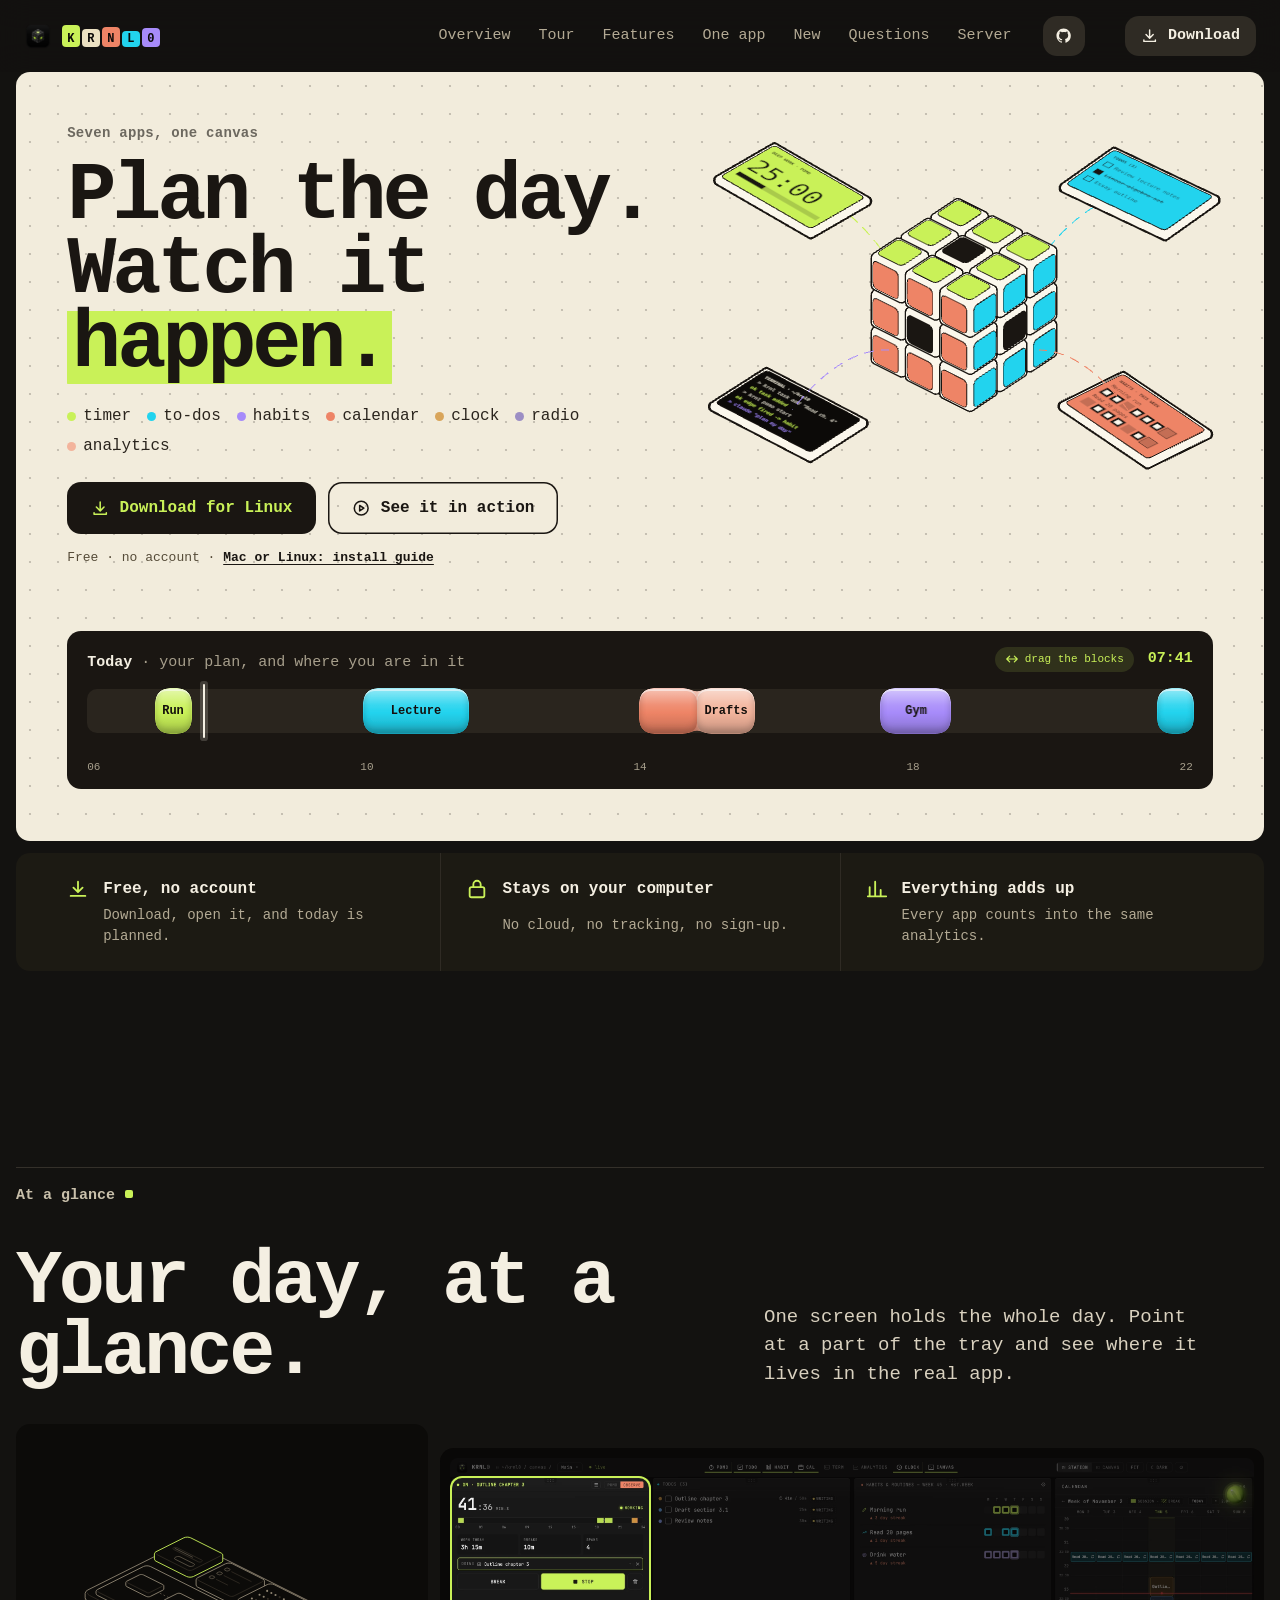
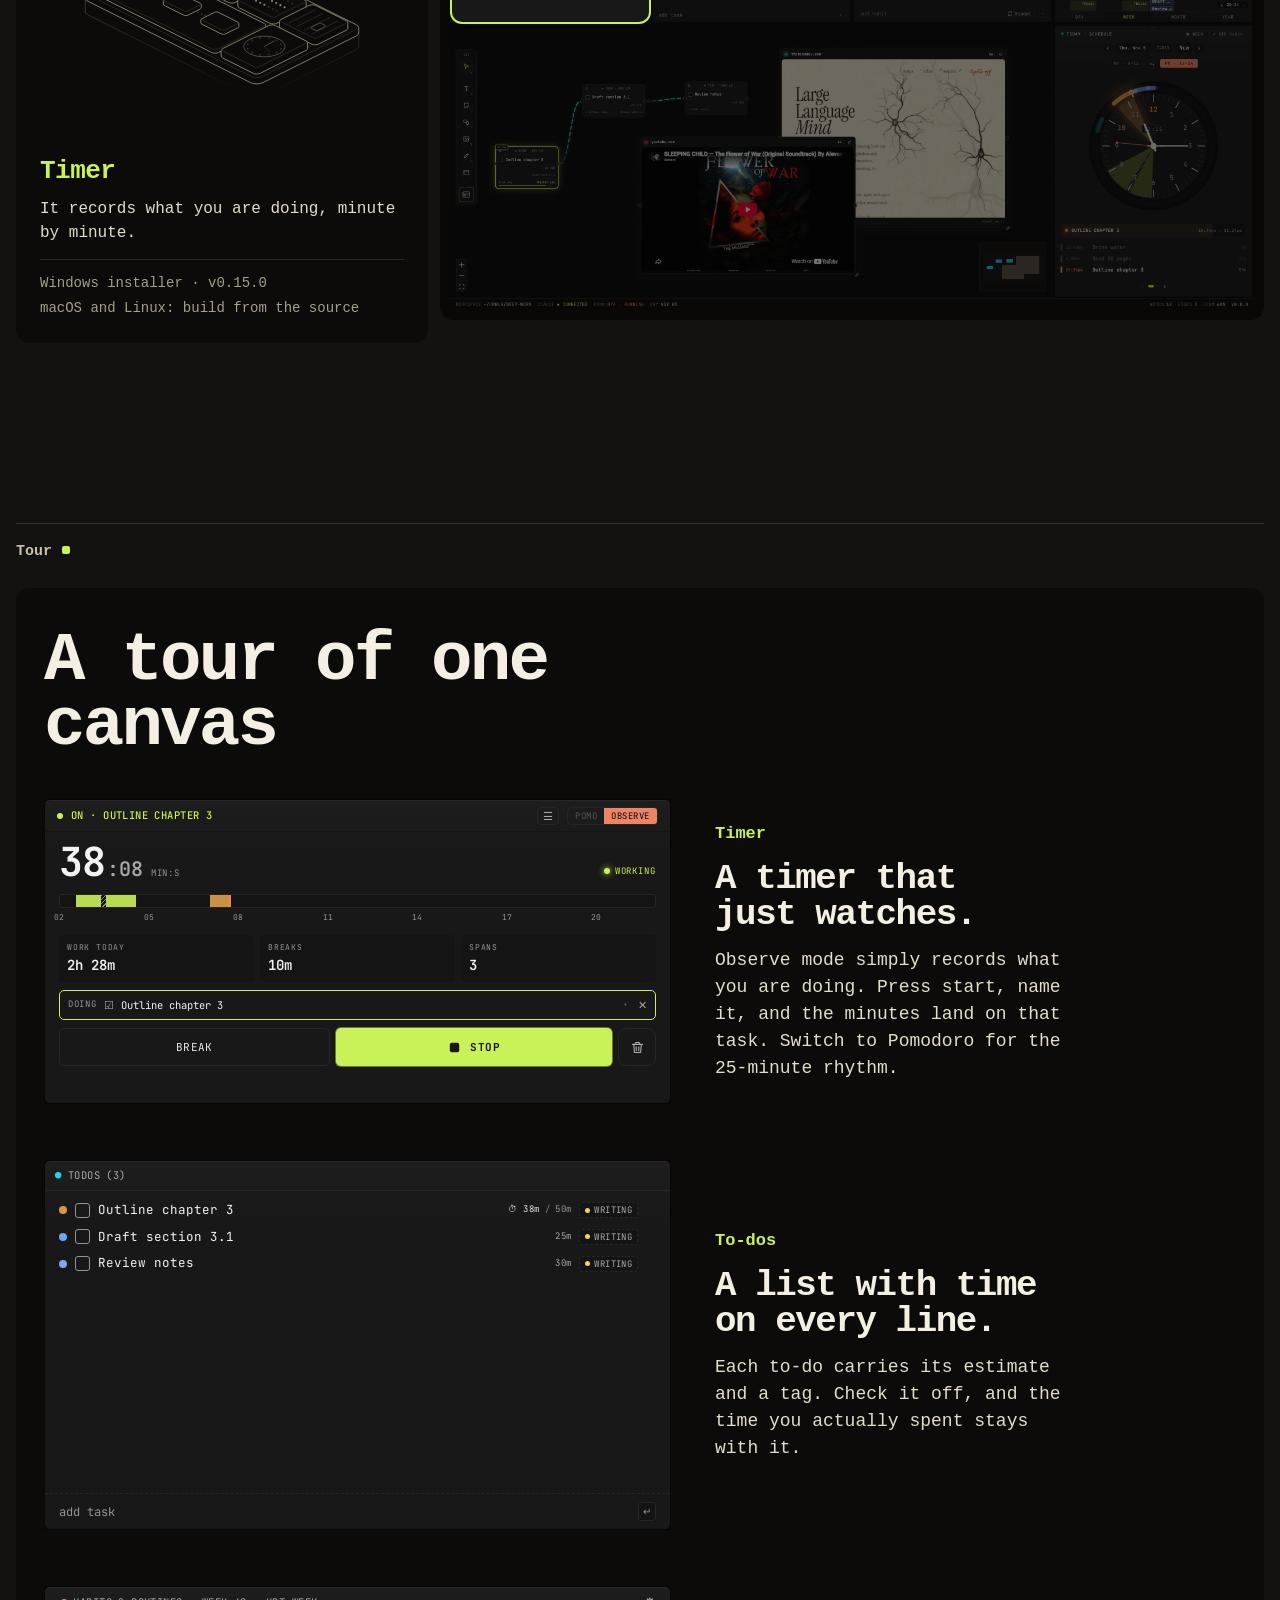
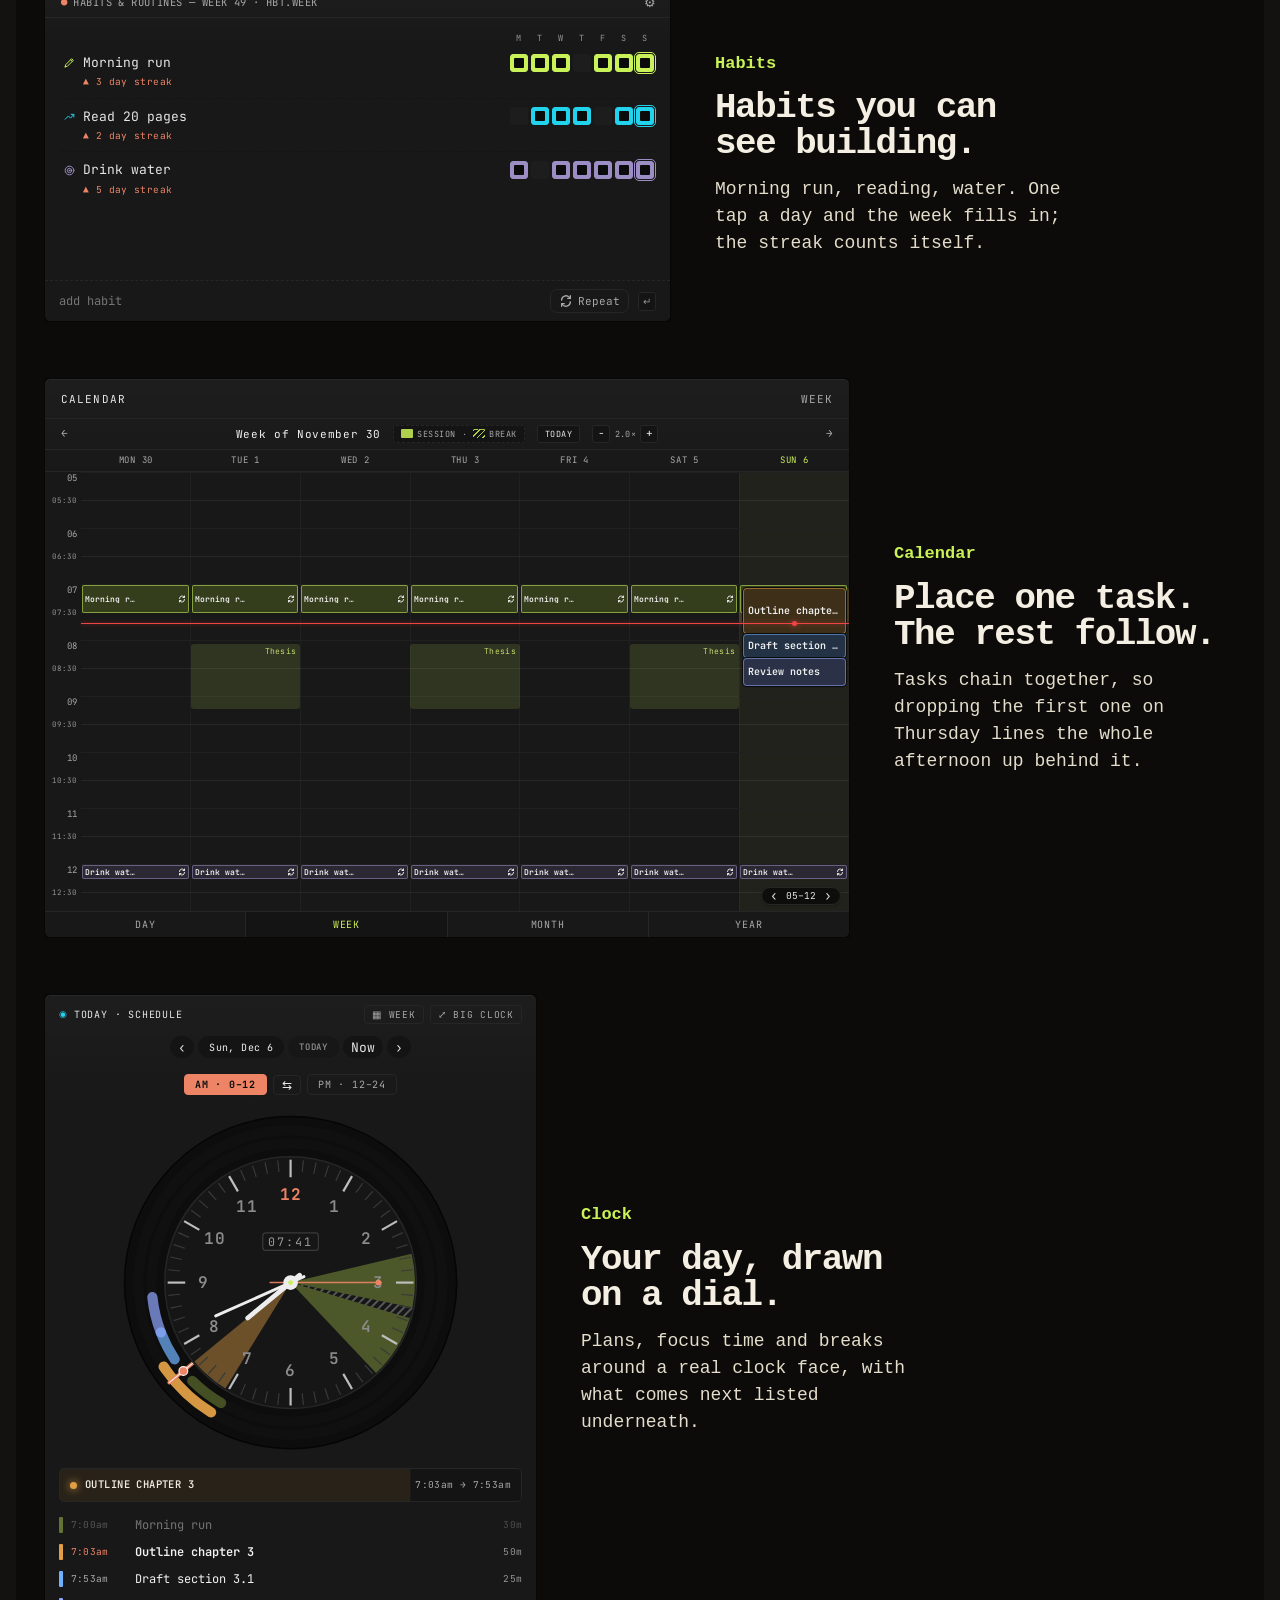
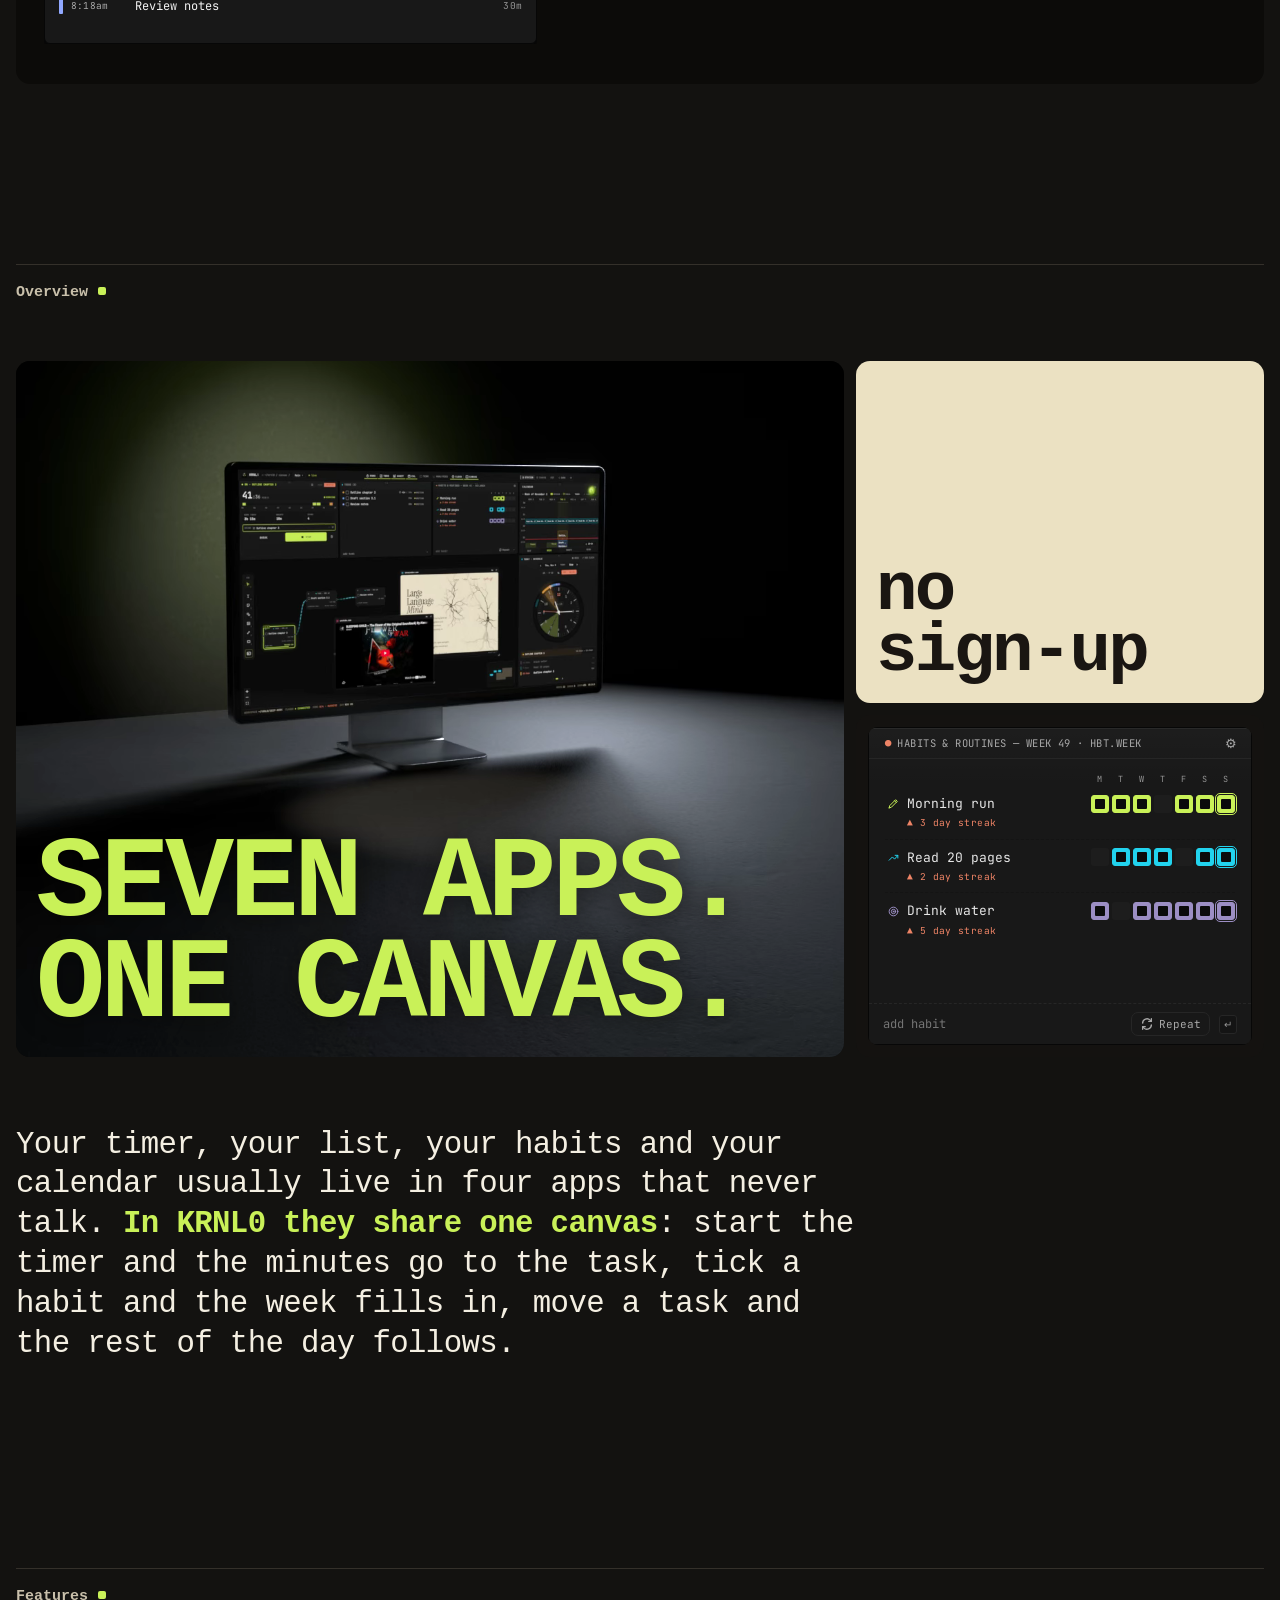
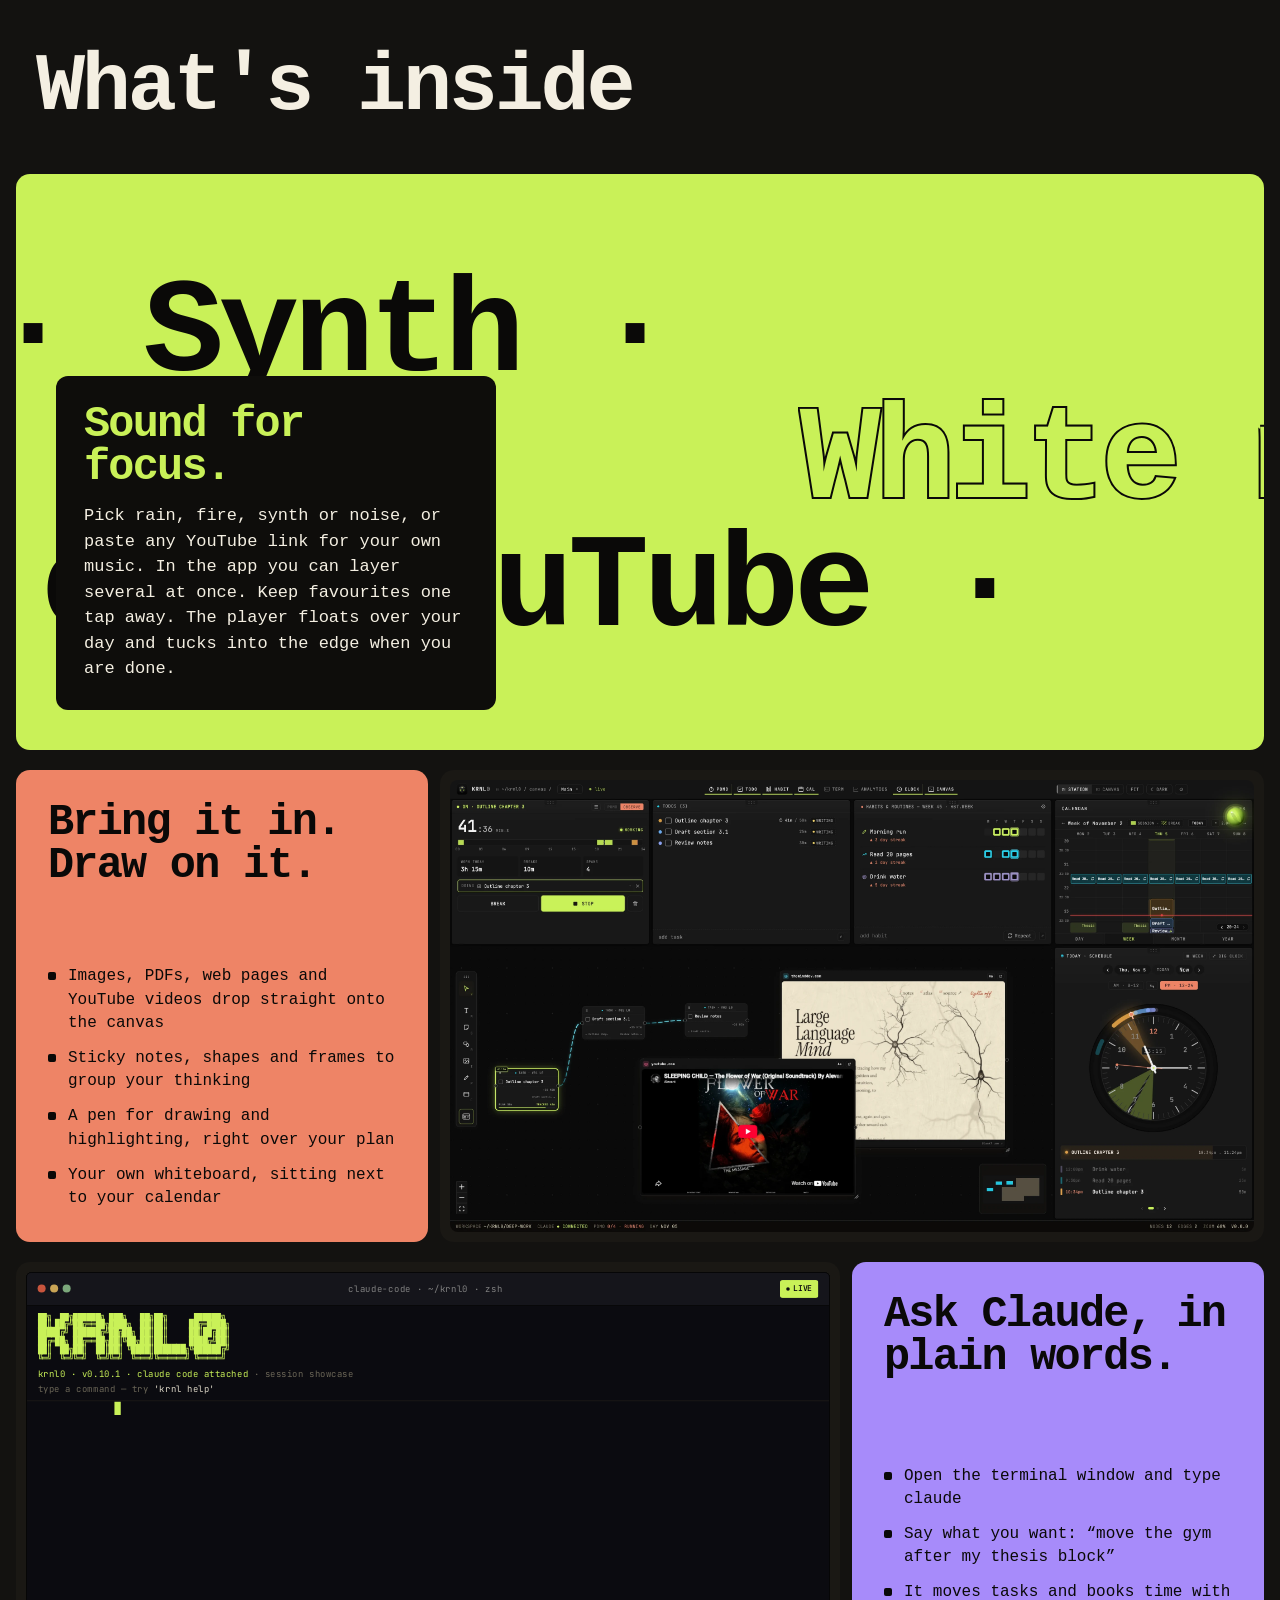
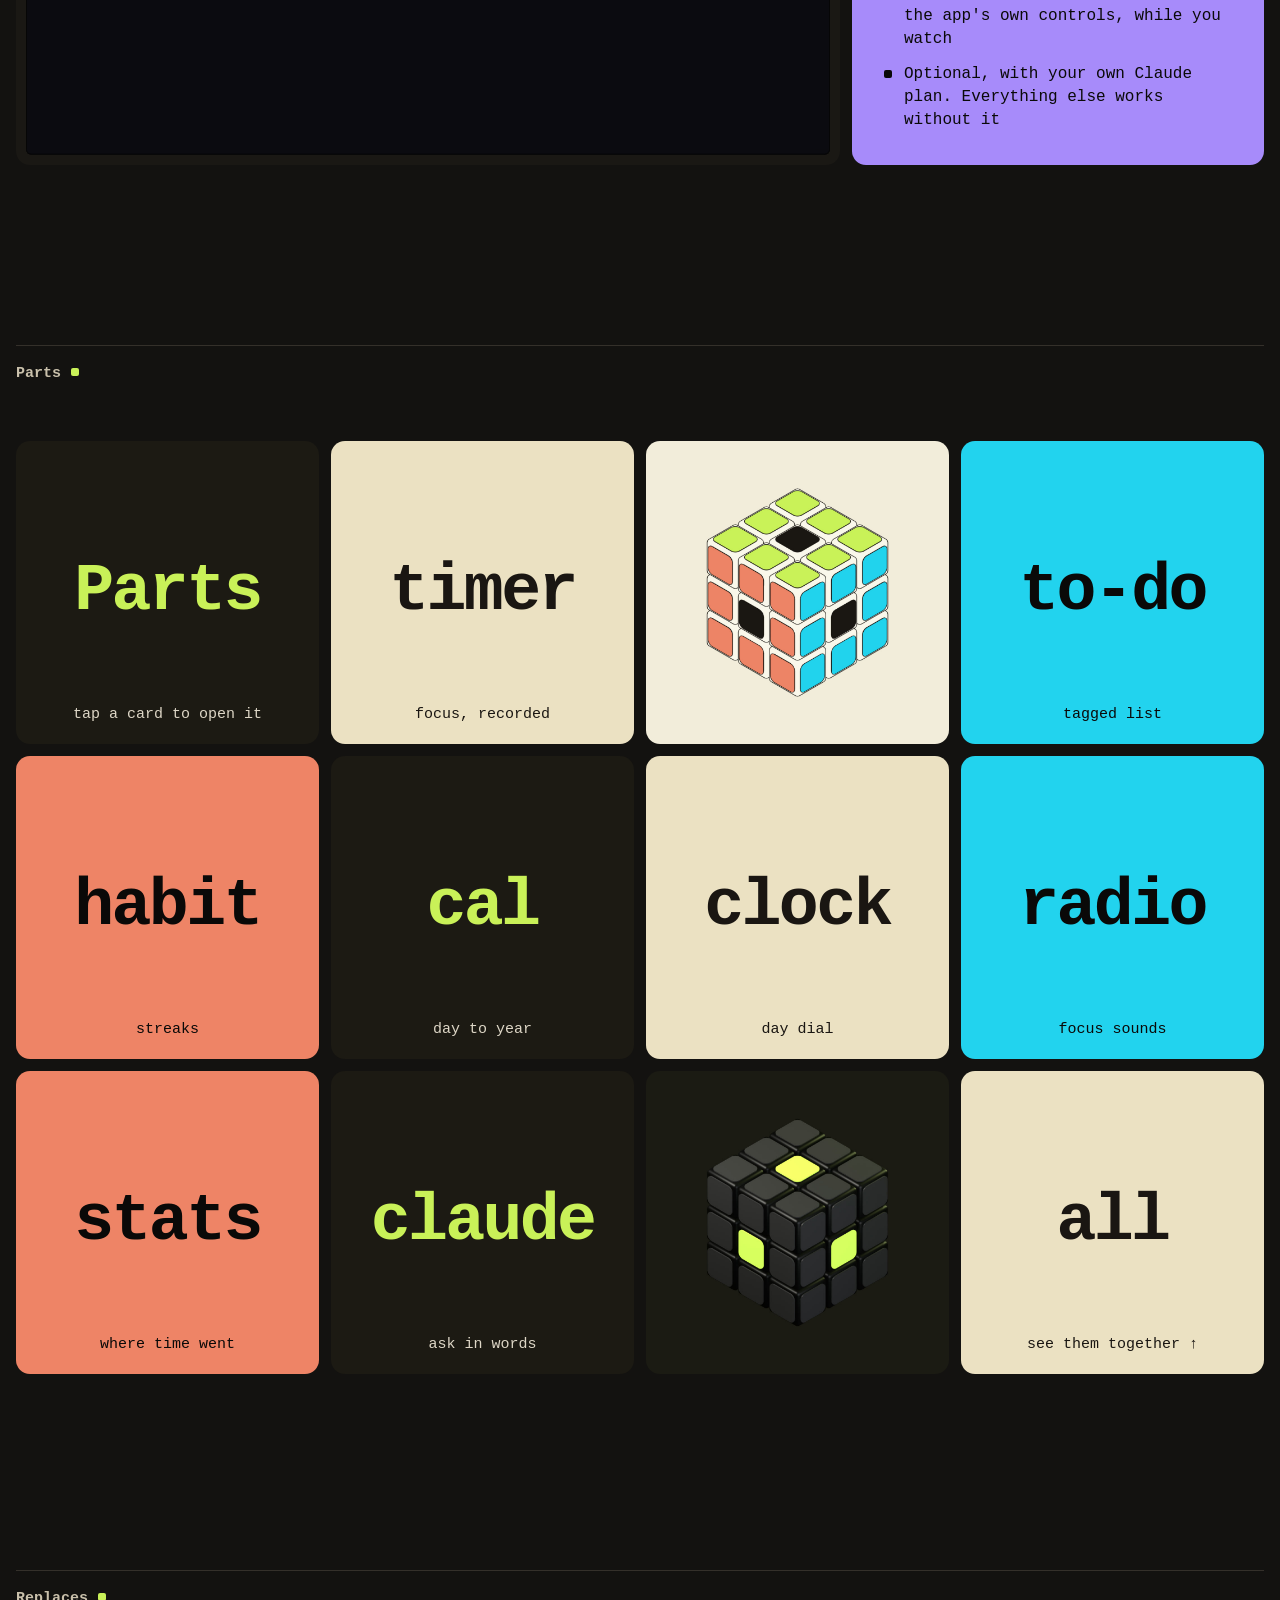
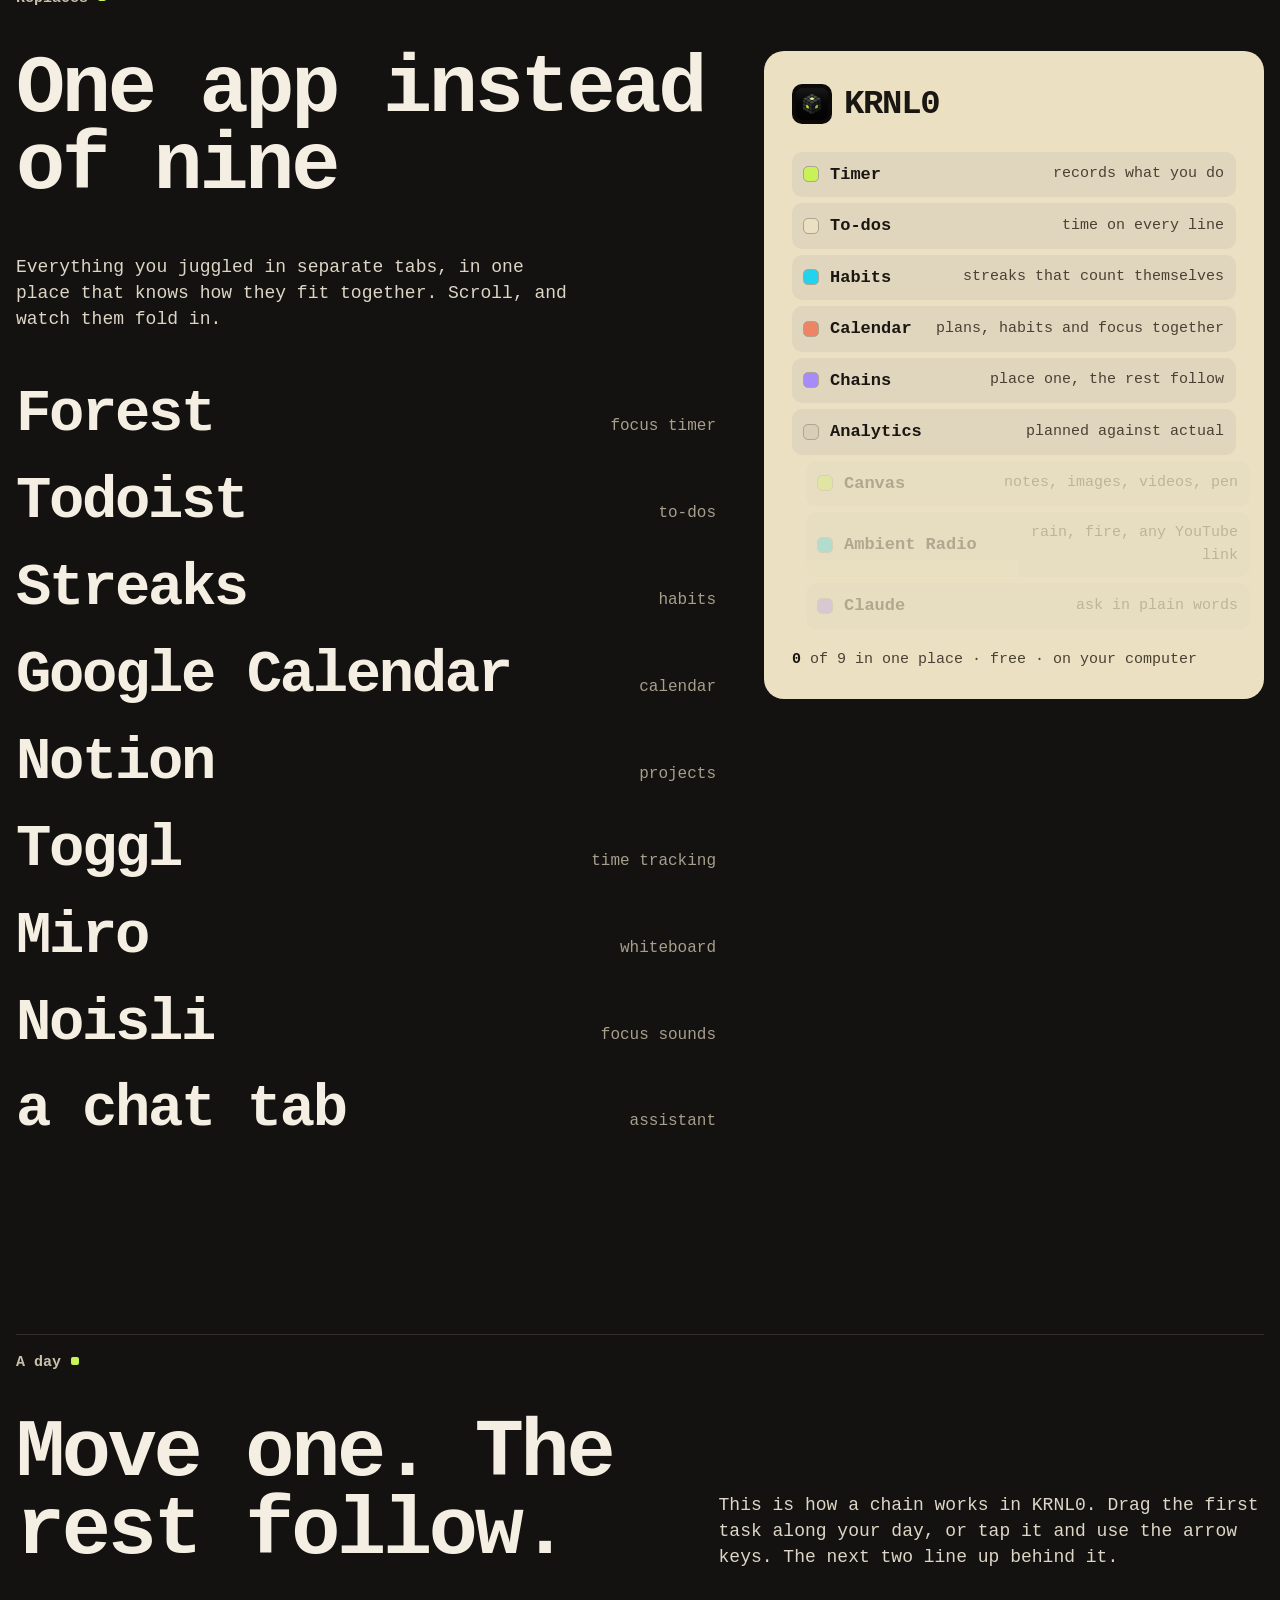
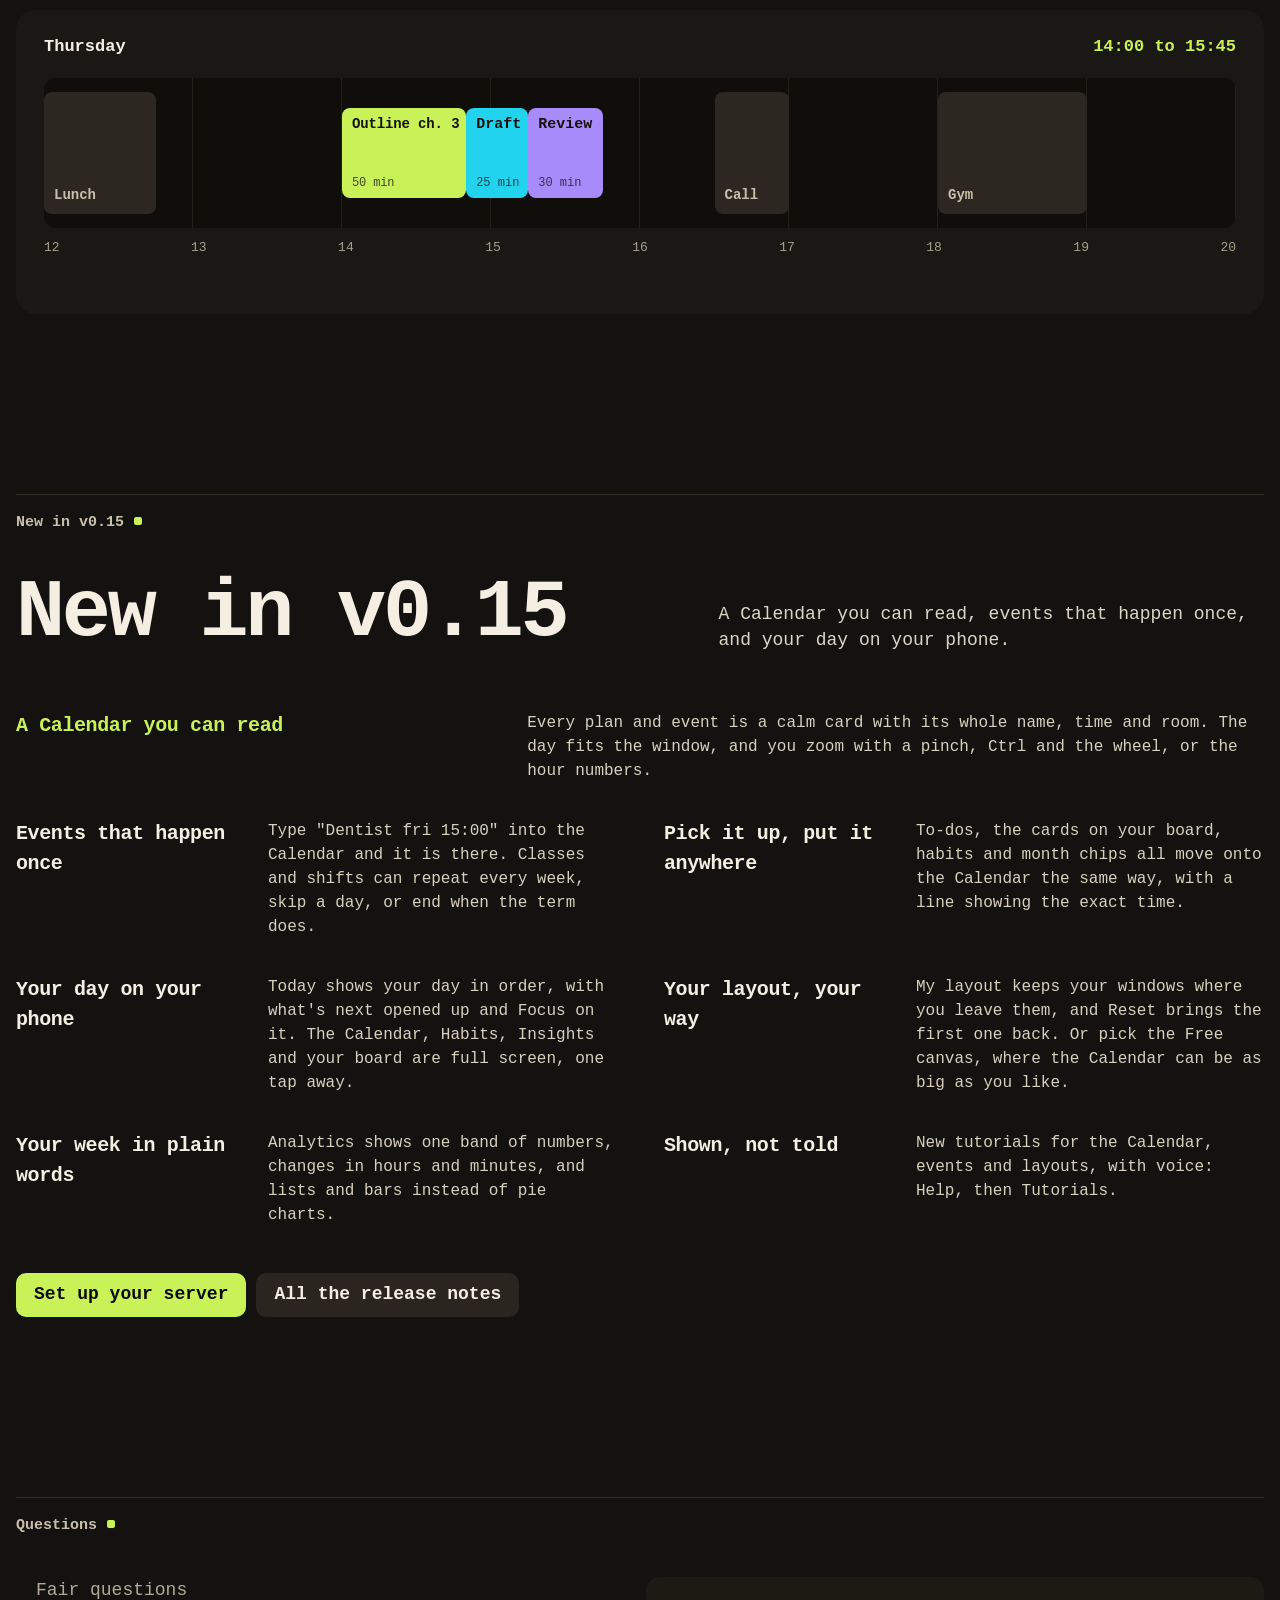
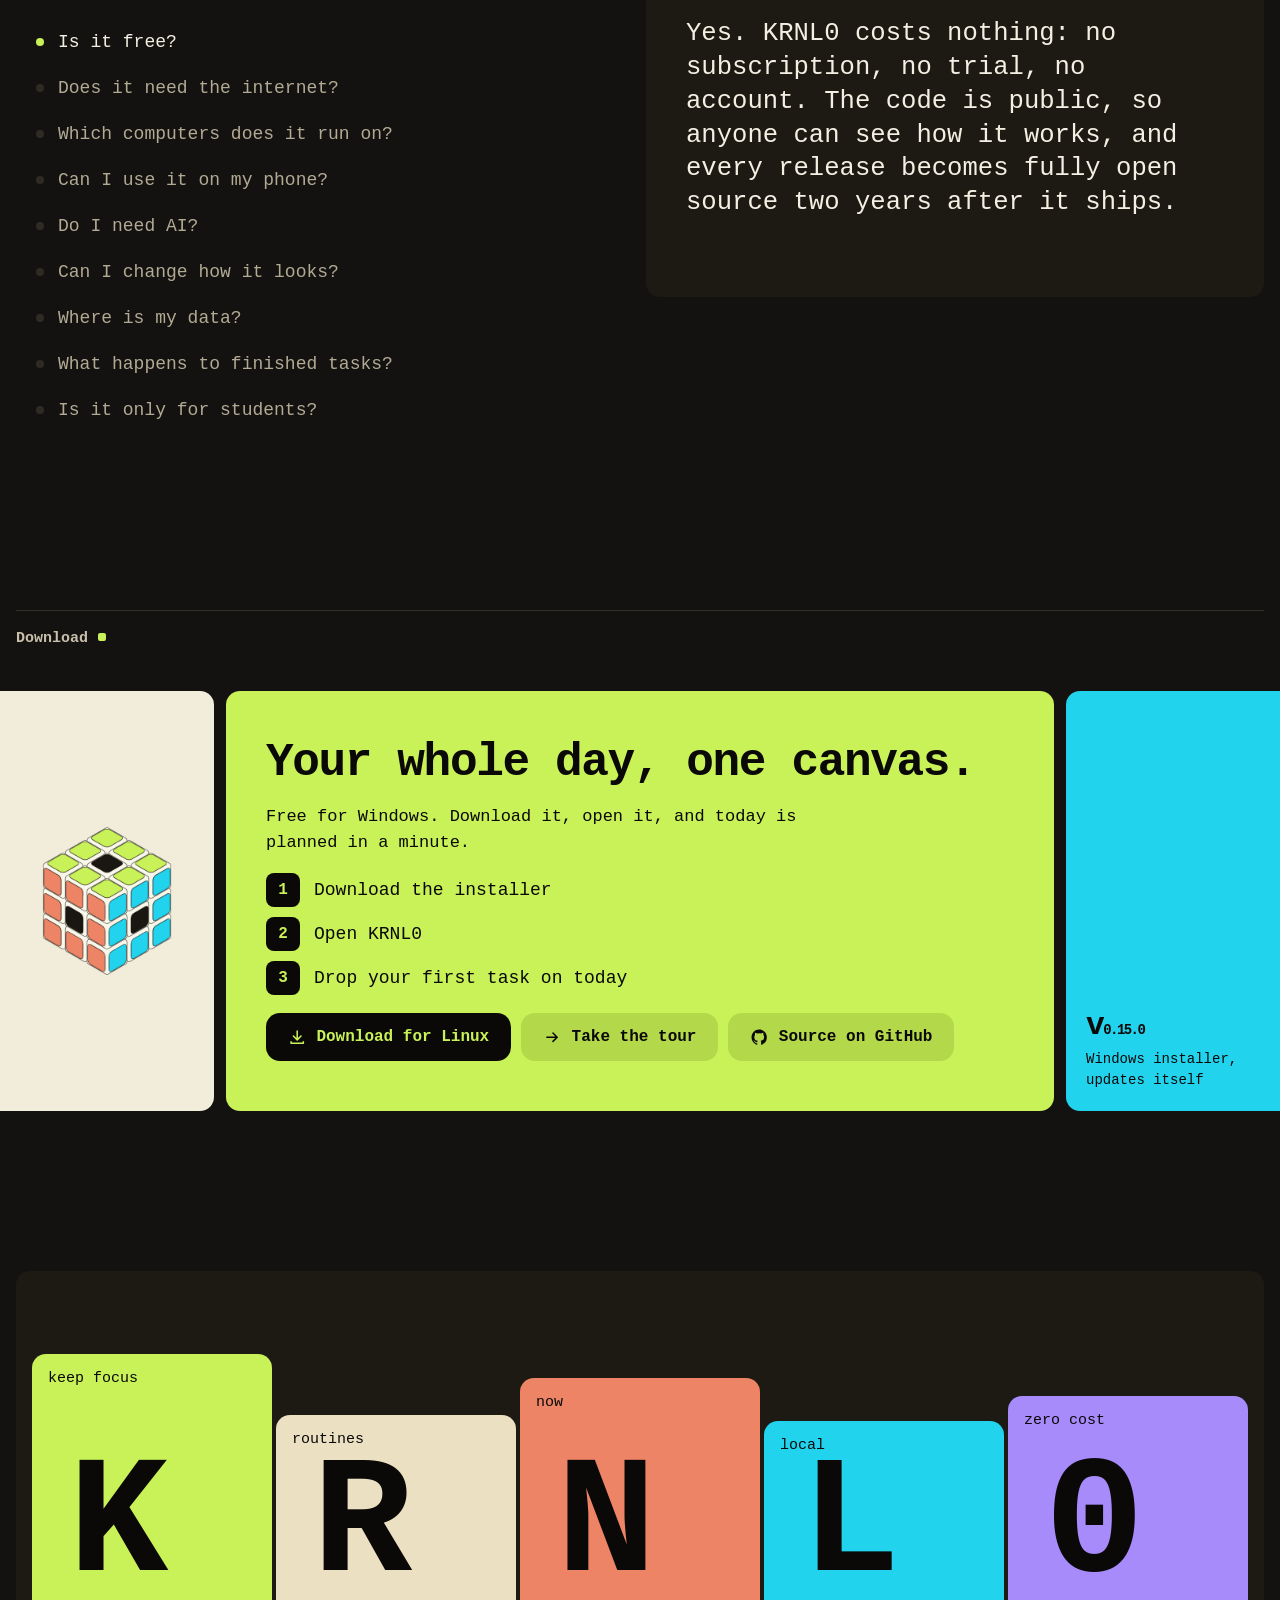
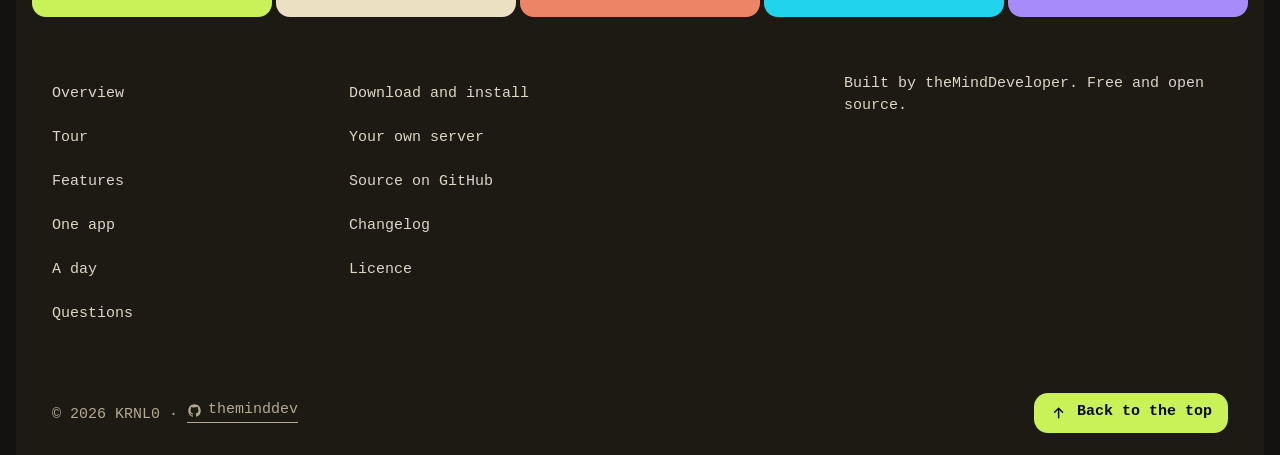
==== commit f6a75219: "KRNL0 site: New in v0.15 (a Calendar you can read, events that happen once, your day on your phone)," ====
--- a/krnl0/index.html
+++ b/krnl0/index.html
@@ -37,7 +37,7 @@
 <link rel="stylesheet" href="scenes/sections.css?v=32d0587531">
 <script>document.documentElement.classList.add('js')</script>
 <script>/* the site always opens at its first screen: a section link clicked earlier leaves #try (or another section) in the address, and reopening it would start there. Only a link from the download page may open a section. */(function(){try{if('scrollRestoration' in history)history.scrollRestoration='manual';var h=location.hash,ok=false;try{ok=h&&sessionStorage.getItem('krnl-jump')===h;sessionStorage.removeItem('krnl-jump')}catch(e){}if(h&&!ok)history.replaceState(null,'',location.pathname+location.search);if(!ok){var top=function(){if(!window.__krnlMoved)scrollTo(0,0)};var moved=function(){window.__krnlMoved=true};['wheel','touchstart','keydown','pointerdown'].forEach(function(t){addEventListener(t,moved,{once:true,passive:true})});addEventListener('DOMContentLoaded',top);addEventListener('load',top)}addEventListener('click',function(e){var a=e.target.closest&&e.target.closest('a[href^="#"]');if(a)setTimeout(function(){if(location.hash)history.replaceState(null,'',location.pathname+location.search)},0)});}catch(e){}})();</script>
-<script type="application/ld+json">{"@context":"https://schema.org","@type":"SoftwareApplication","name":"KRNL0","applicationCategory":"ProductivityApplication","operatingSystem":"Windows, macOS, Linux","offers":{"@type":"Offer","price":"0","priceCurrency":"EUR"},"description":"Timer, to-dos, habits, calendar and clock on one canvas, working together. Free, no account, and your plans stay on your computer.","author":{"@type":"Person","name":"theMindDeveloper","url":"https://github.com/theMindDeveloper"},"downloadUrl":"https://github.com/theMindDeveloper/krnl0/releases/latest","softwareVersion":"0.14.2"}</script>
+<script type="application/ld+json">{"@context":"https://schema.org","@type":"SoftwareApplication","name":"KRNL0","applicationCategory":"ProductivityApplication","operatingSystem":"Windows, macOS, Linux","offers":{"@type":"Offer","price":"0","priceCurrency":"EUR"},"description":"Timer, to-dos, habits, calendar and clock on one canvas, working together. Free, no account, and your plans stay on your computer.","author":{"@type":"Person","name":"theMindDeveloper","url":"https://github.com/theMindDeveloper"},"downloadUrl":"https://github.com/theMindDeveloper/krnl0/releases/latest","softwareVersion":"0.15.0"}</script>
 </head>
 <body>
 <a class="skip" href="#main">Skip to content</a>
@@ -107,7 +107,7 @@
     <div class="gl-fig">
       <div class="gl-stage" id="gl-stage"></div>
       <p class="gl-read" aria-live="polite"><b id="gl-name">Timer</b><span id="gl-say">It records what you are doing, minute by minute.</span></p>
-      <ul class="gl-meta"><li>Windows installer · v<span data-krnl-v>0.14.2</span></li><li>macOS and Linux: build from the source</li></ul>
+      <ul class="gl-meta"><li>Windows installer · v<span data-krnl-v>0.15.0</span></li><li>macOS and Linux: build from the source</li></ul>
     </div>
     <figure class="gl-shot" data-part="timer">
       <img src="assets/stills/display.webp" width="2880" height="1620" loading="lazy" decoding="async" alt="KRNL0 in Station mode: the timer recording Outline chapter 3, to-dos, habits, the week calendar and the day clock, with a chain of three tasks, the theminddev.com website and a YouTube video on the canvas">
@@ -305,21 +305,21 @@
   </div>
 </section>
 
-<!-- ═══ NEW: what v0.14 adds, from docs/releases/v0.14.0.md ═══ -->
-<p class="sect-bar" aria-hidden="true">New in v0.14</p>
+<!-- ═══ NEW: what v0.15 adds, from docs/releases/v0.15.0.md ═══ -->
+<p class="sect-bar" aria-hidden="true">New in v0.15</p>
 <section class="sect news" id="new" aria-labelledby="new-h">
   <div class="news-head">
-    <h2 id="new-h" class="sec-h">New in v0.14</h2>
-    <p class="sec-lead">Your own KRNL0 server stays up to date in one click, and sets up with one command.</p>
+    <h2 id="new-h" class="sec-h">New in v0.15</h2>
+    <p class="sec-lead">A Calendar you can read, events that happen once, and your day on your phone.</p>
   </div>
   <ul class="news-list">
-    <li><b>Your server, up to date in one click</b><span>When your server has a new version, the saved badge says so. Update server asks for your password, makes a backup, checks the release is the real one, and goes back by itself if anything fails.</span></li>
-    <li><b>One command with Docker</b><span>On Linux, Mac or Windows: it finds your address and time zone and starts KRNL0 with its updater.</span></li>
-    <li><b>Update at night</b><span>If you like, your server updates itself at 4 in the morning. Off unless you turn it on.</span></li>
-    <li><b>Settings › Updates</b><span>Your server's version, how it updates, and the night switch, in the app and on your phone.</span></li>
-    <li><b>Moving over is easy</b><span>A server you started before moves over with its data, port and settings.</span></li>
-    <li><b>Every version, in step</b><span>Each new KRNL0 brings the matching server update, so your phone sees the new features too.</span></li>
-    <li><b>Kept, not lost</b><span>An older copy of KRNL0 keeps everything a newer one added, and shows what it can't open yet as a quiet card.</span></li>
+    <li><b>A Calendar you can read</b><span>Every plan and event is a calm card with its whole name, time and room. The day fits the window, and you zoom with a pinch, Ctrl and the wheel, or the hour numbers.</span></li>
+    <li><b>Events that happen once</b><span>Type "Dentist fri 15:00" into the Calendar and it is there. Classes and shifts can repeat every week, skip a day, or end when the term does.</span></li>
+    <li><b>Pick it up, put it anywhere</b><span>To-dos, the cards on your board, habits and month chips all move onto the Calendar the same way, with a line showing the exact time.</span></li>
+    <li><b>Your day on your phone</b><span>Today shows your day in order, with what's next opened up and Focus on it. The Calendar, Habits, Insights and your board are full screen, one tap away.</span></li>
+    <li><b>Your layout, your way</b><span>My layout keeps your windows where you leave them, and Reset brings the first one back. Or pick the Free canvas, where the Calendar can be as big as you like.</span></li>
+    <li><b>Your week in plain words</b><span>Analytics shows one band of numbers, changes in hours and minutes, and lists and bars instead of pie charts.</span></li>
+    <li><b>Shown, not told</b><span>New tutorials for the Calendar, events and layouts, with voice: Help, then Tutorials.</span></li>
   </ul>
   <p class="news-more"><a href="server.html">Set up your server</a> <a href="https://github.com/theMindDeveloper/krnl0/releases/latest">All the release notes</a></p>
 </section>
@@ -362,7 +362,7 @@
       <a class="btn btn-ghost" href="https://github.com/theMindDeveloper/krnl0"><svg class="ico ico-fill" viewBox="0 0 24 24" aria-hidden="true"><path d="M12 2C6.48 2 2 6.58 2 12.23c0 4.52 2.87 8.35 6.84 9.7.5.1.68-.22.68-.49l-.01-1.7c-2.78.62-3.37-1.37-3.37-1.37-.45-1.18-1.11-1.5-1.11-1.5-.91-.64.07-.62.07-.62 1 .07 1.53 1.06 1.53 1.06.9 1.57 2.35 1.12 2.92.85.09-.66.35-1.12.63-1.37-2.22-.26-4.56-1.14-4.56-5.07 0-1.12.39-2.04 1.03-2.76-.1-.26-.45-1.3.1-2.71 0 0 .84-.28 2.75 1.05A9.36 9.36 0 0 1 12 6.84c.85 0 1.71.12 2.51.34 1.91-1.33 2.75-1.05 2.75-1.05.55 1.41.2 2.45.1 2.71.64.72 1.03 1.64 1.03 2.76 0 3.94-2.34 4.81-4.57 5.06.36.32.68.94.68 1.9l-.01 2.82c0 .27.18.6.69.49A10.24 10.24 0 0 0 22 12.23C22 6.58 17.52 2 12 2z"/></svg><span class="btn-t">Source on GitHub</span></a>
     </div>
   </div>
-  <div class="tile cta-r"><b>v<span data-krnl-v>0.14.2</span></b><span>Windows installer, updates itself</span></div>
+  <div class="tile cta-r"><b>v<span data-krnl-v>0.15.0</span></b><span>Windows installer, updates itself</span></div>
 </section>
 
 </main>
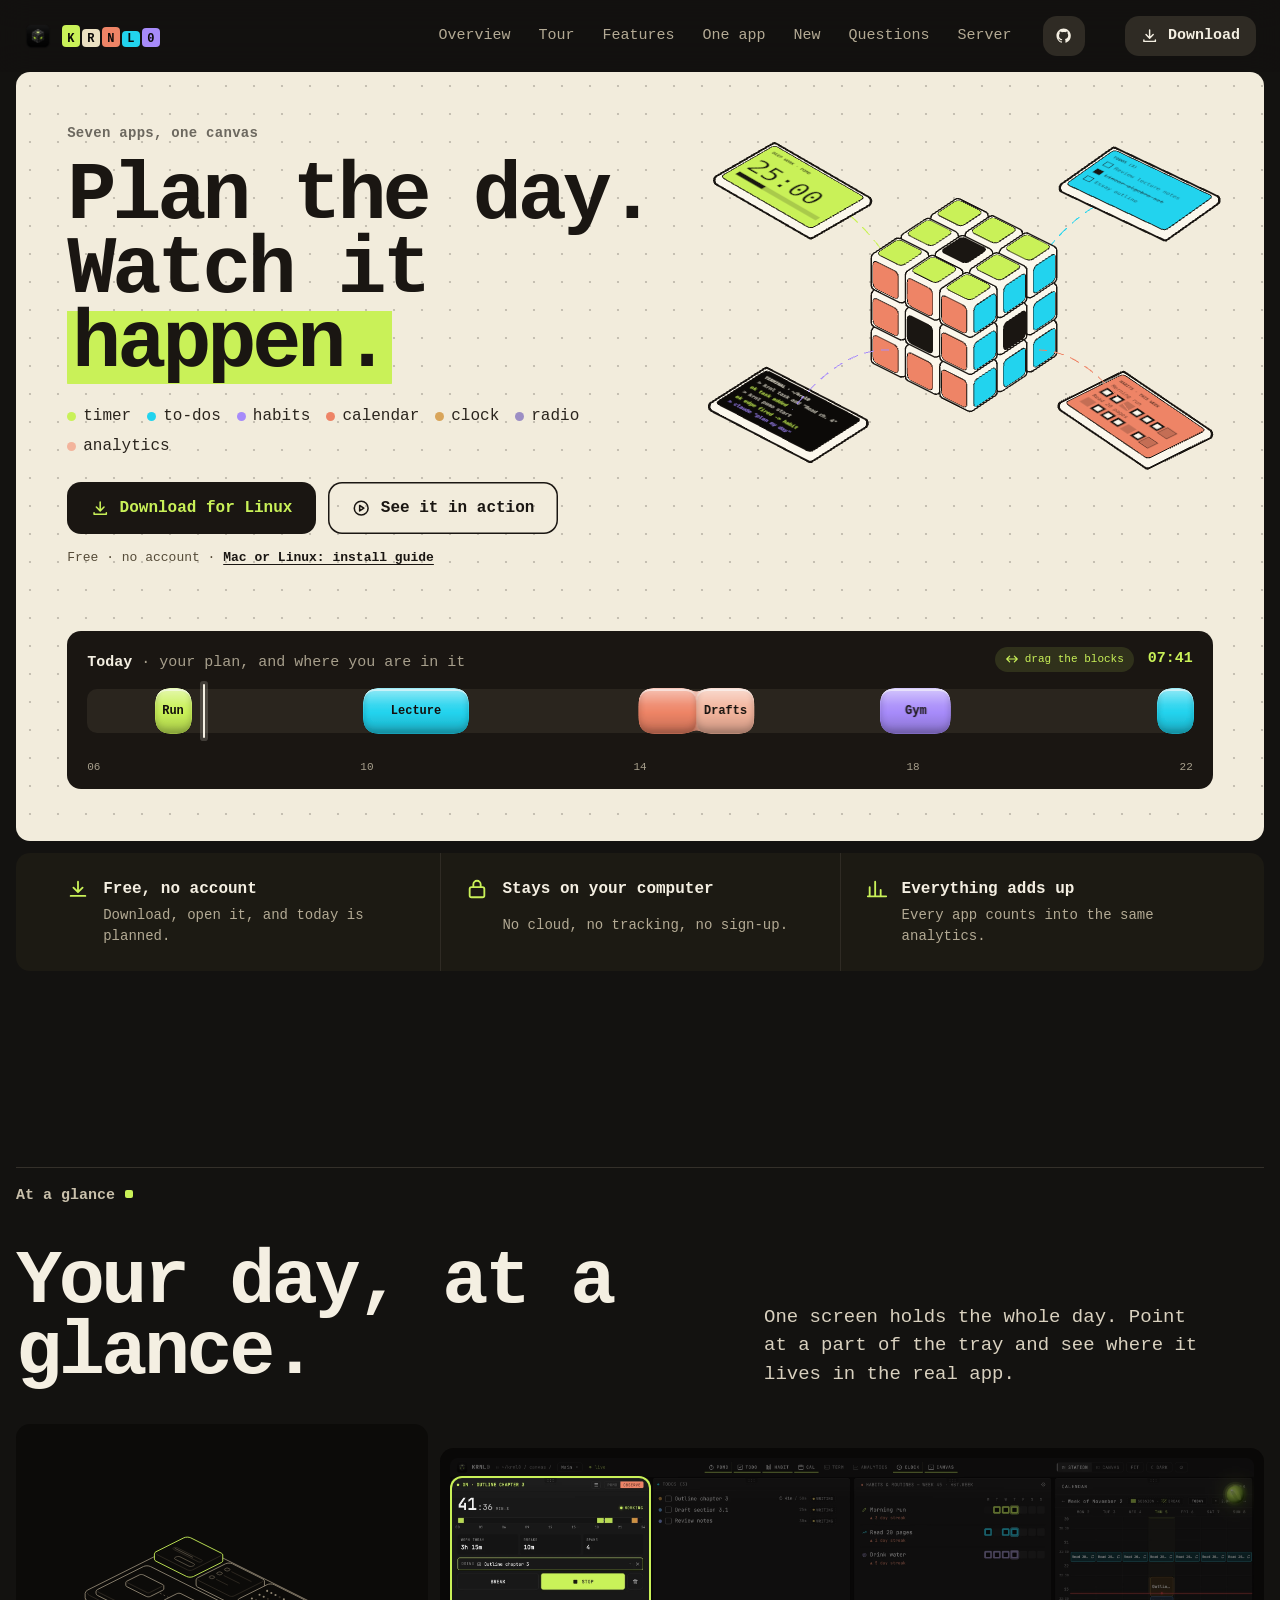
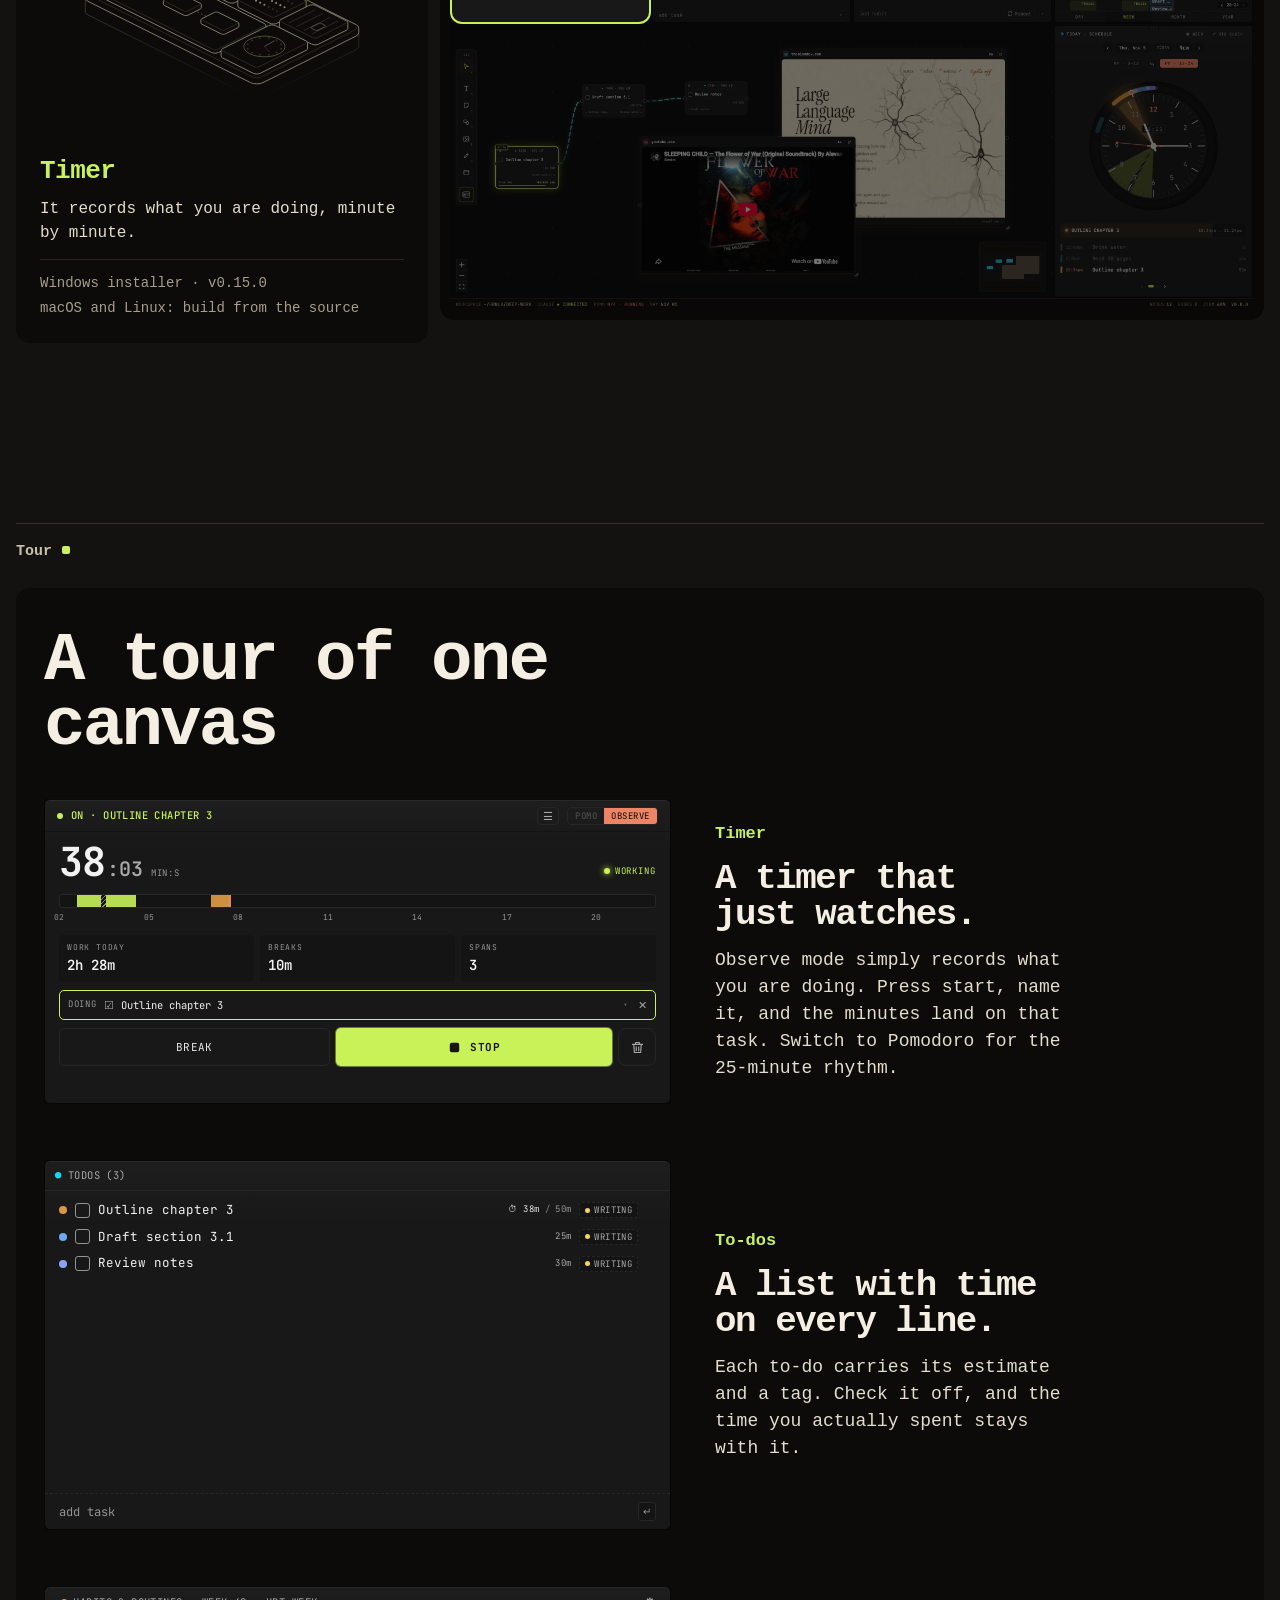
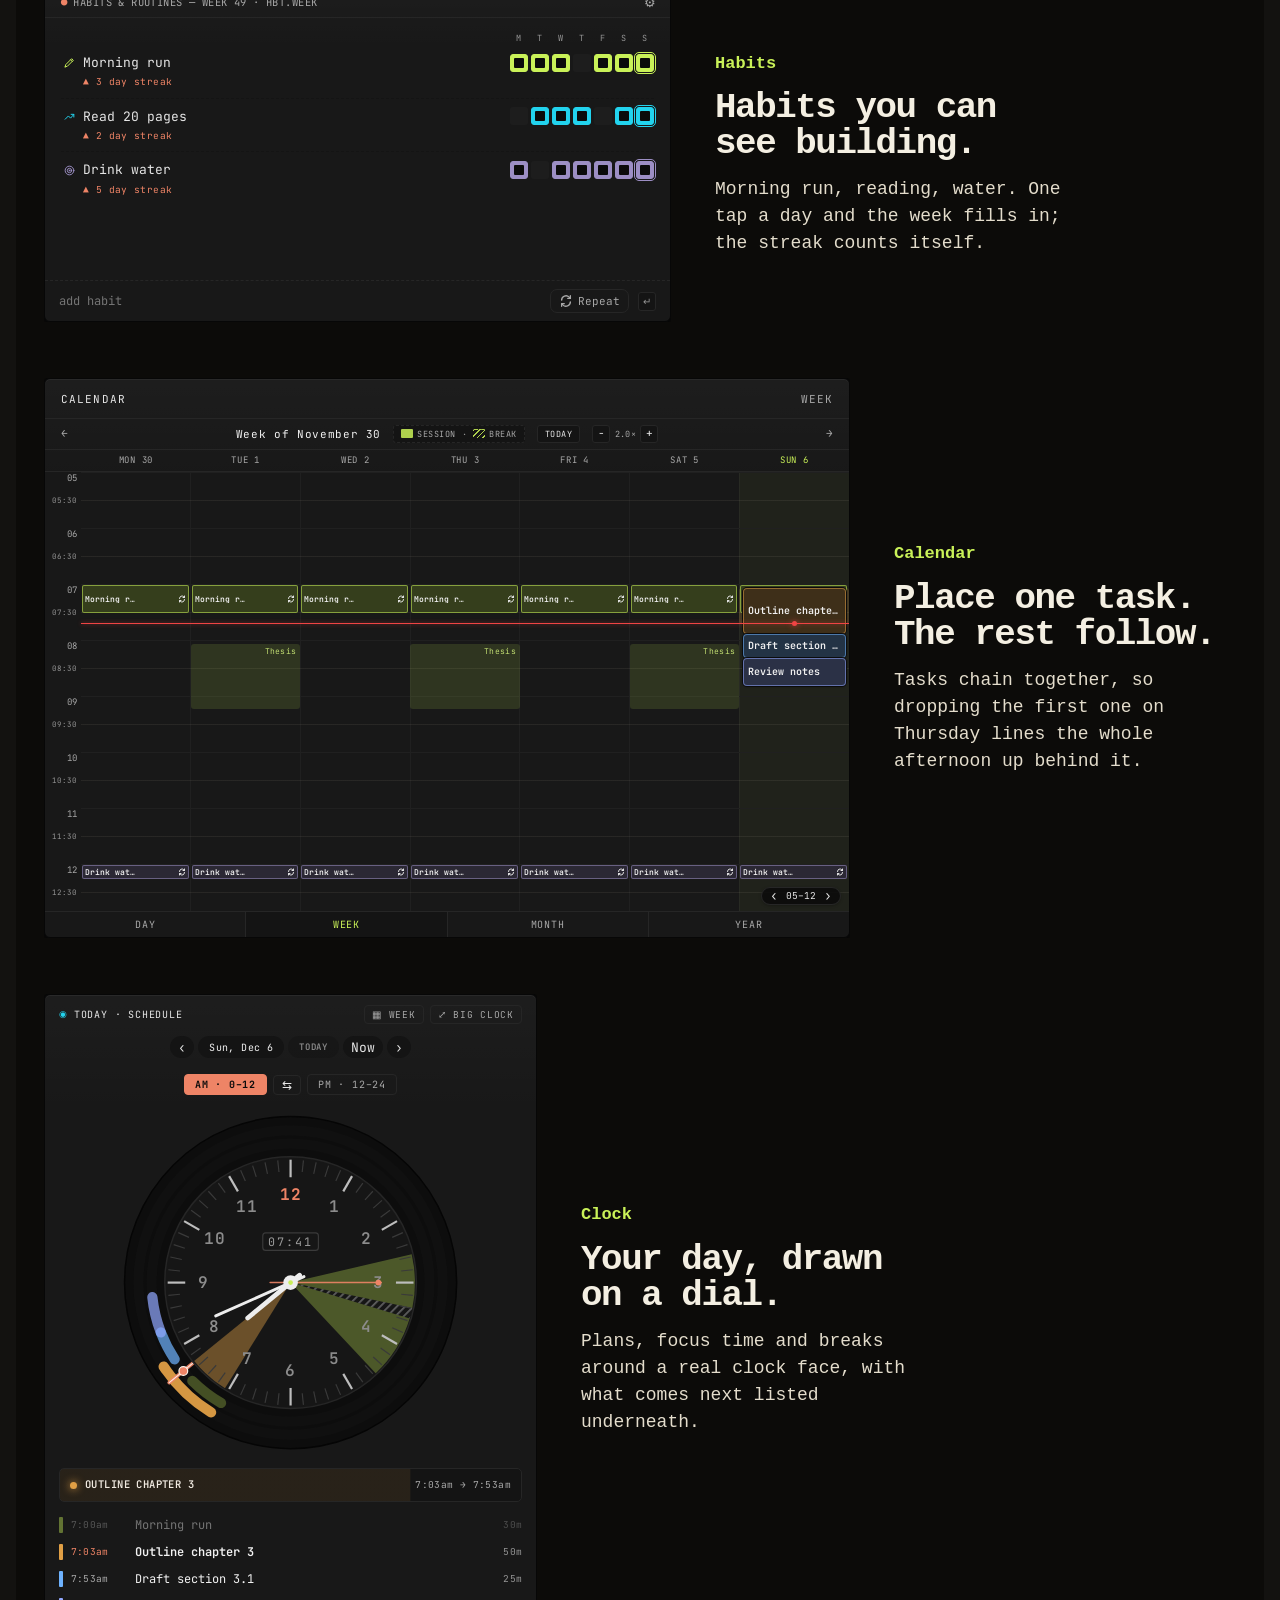
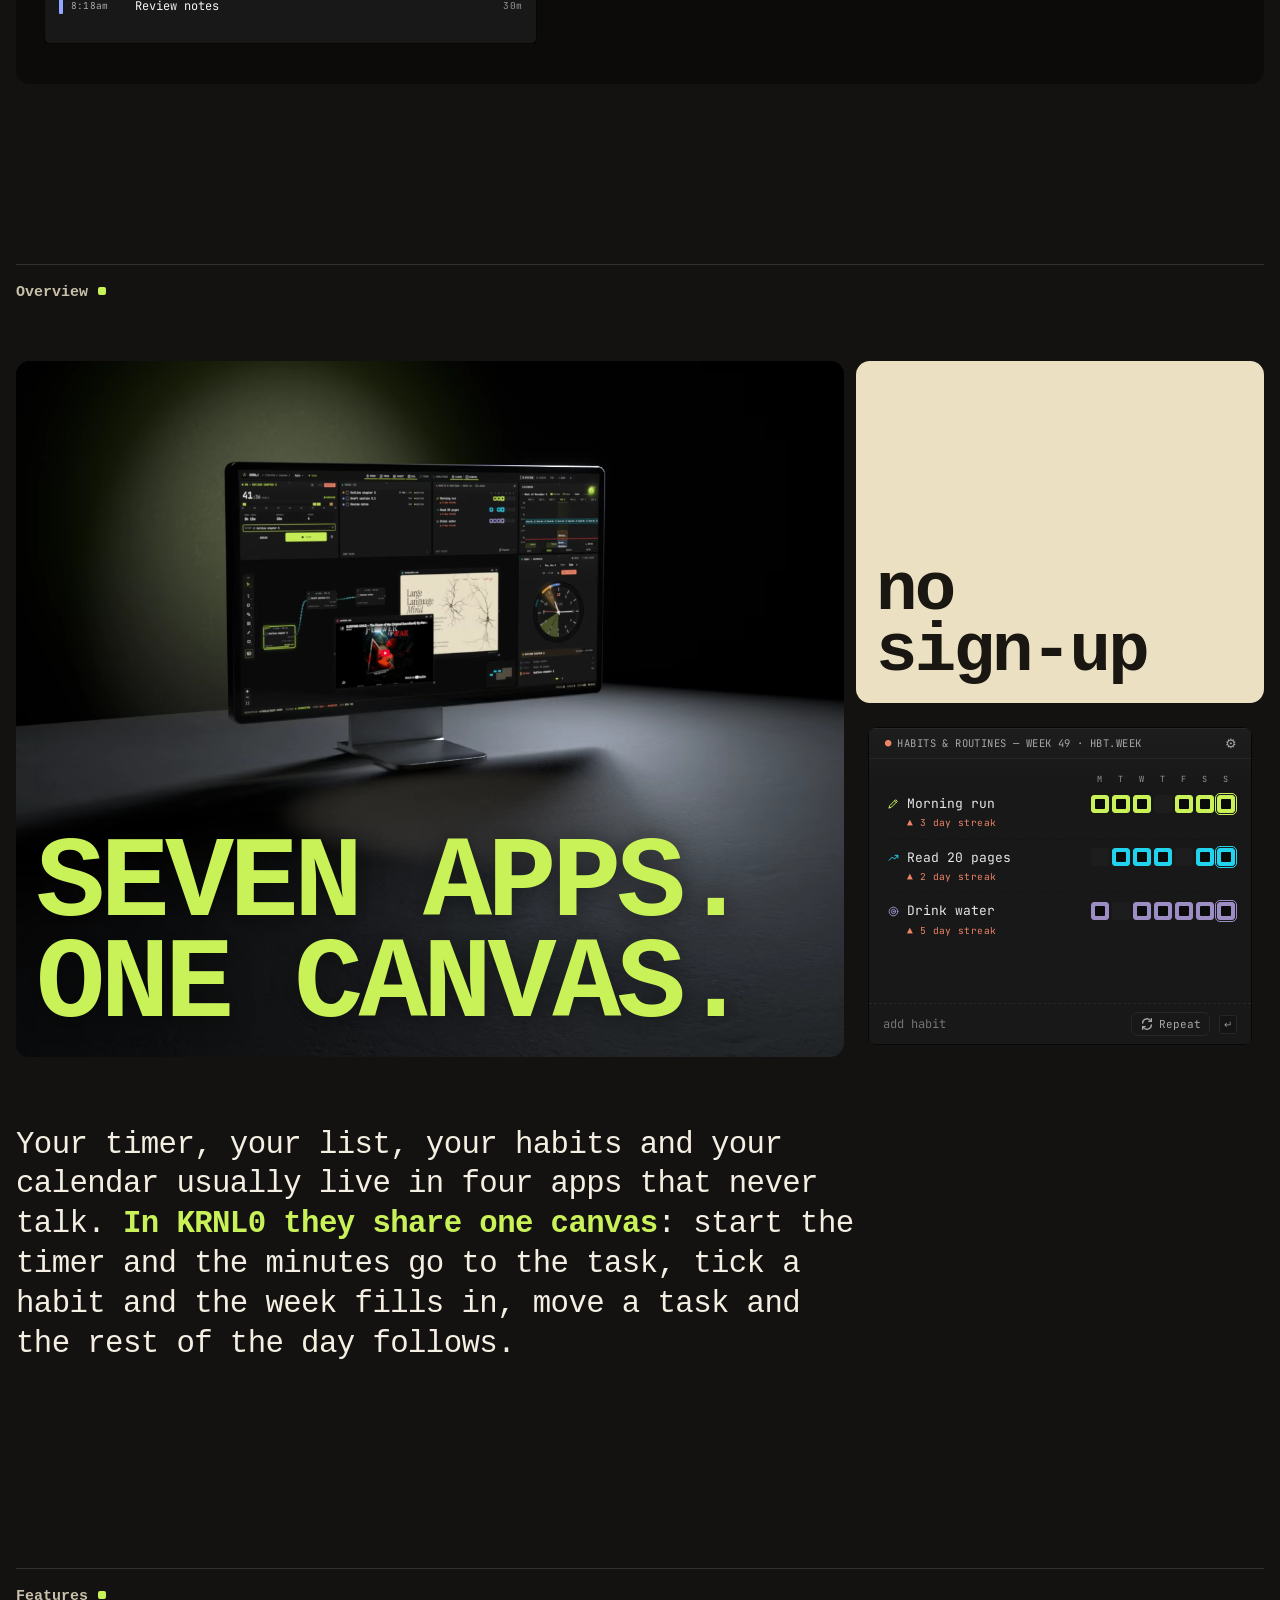
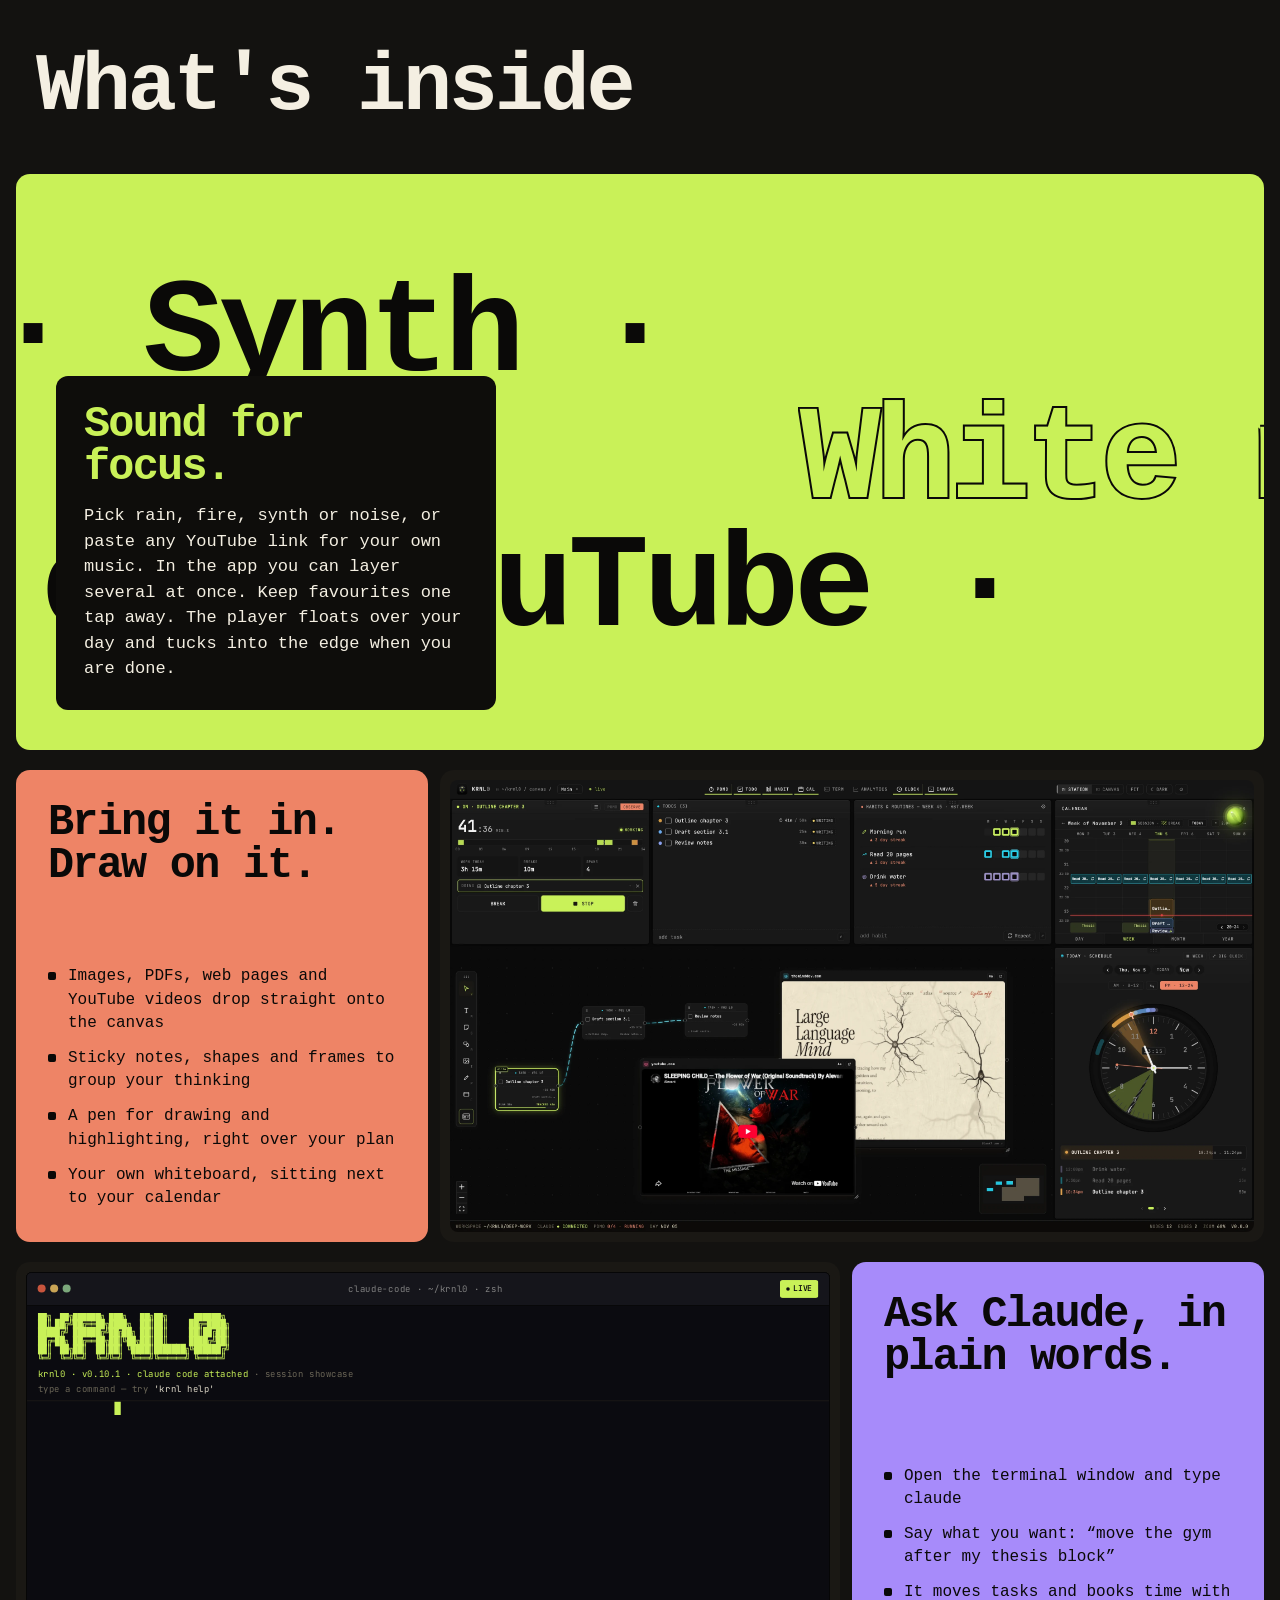
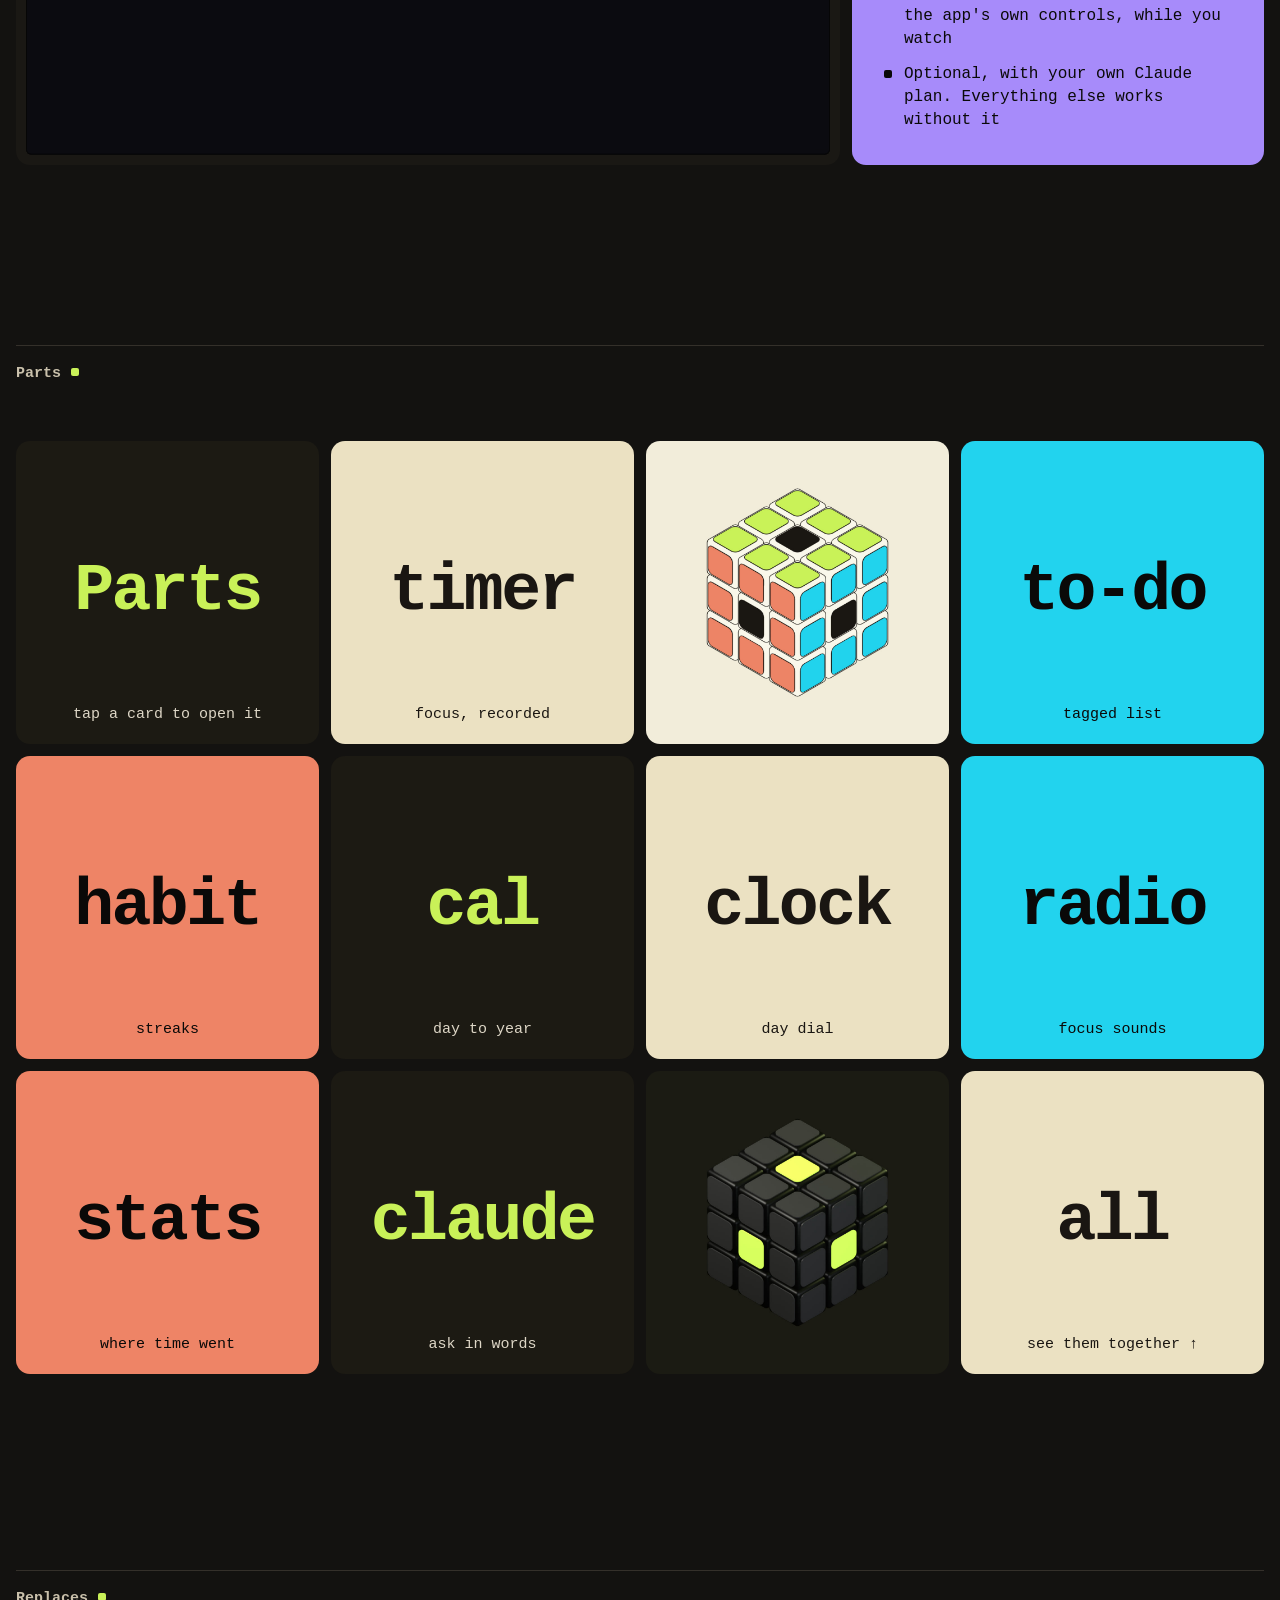
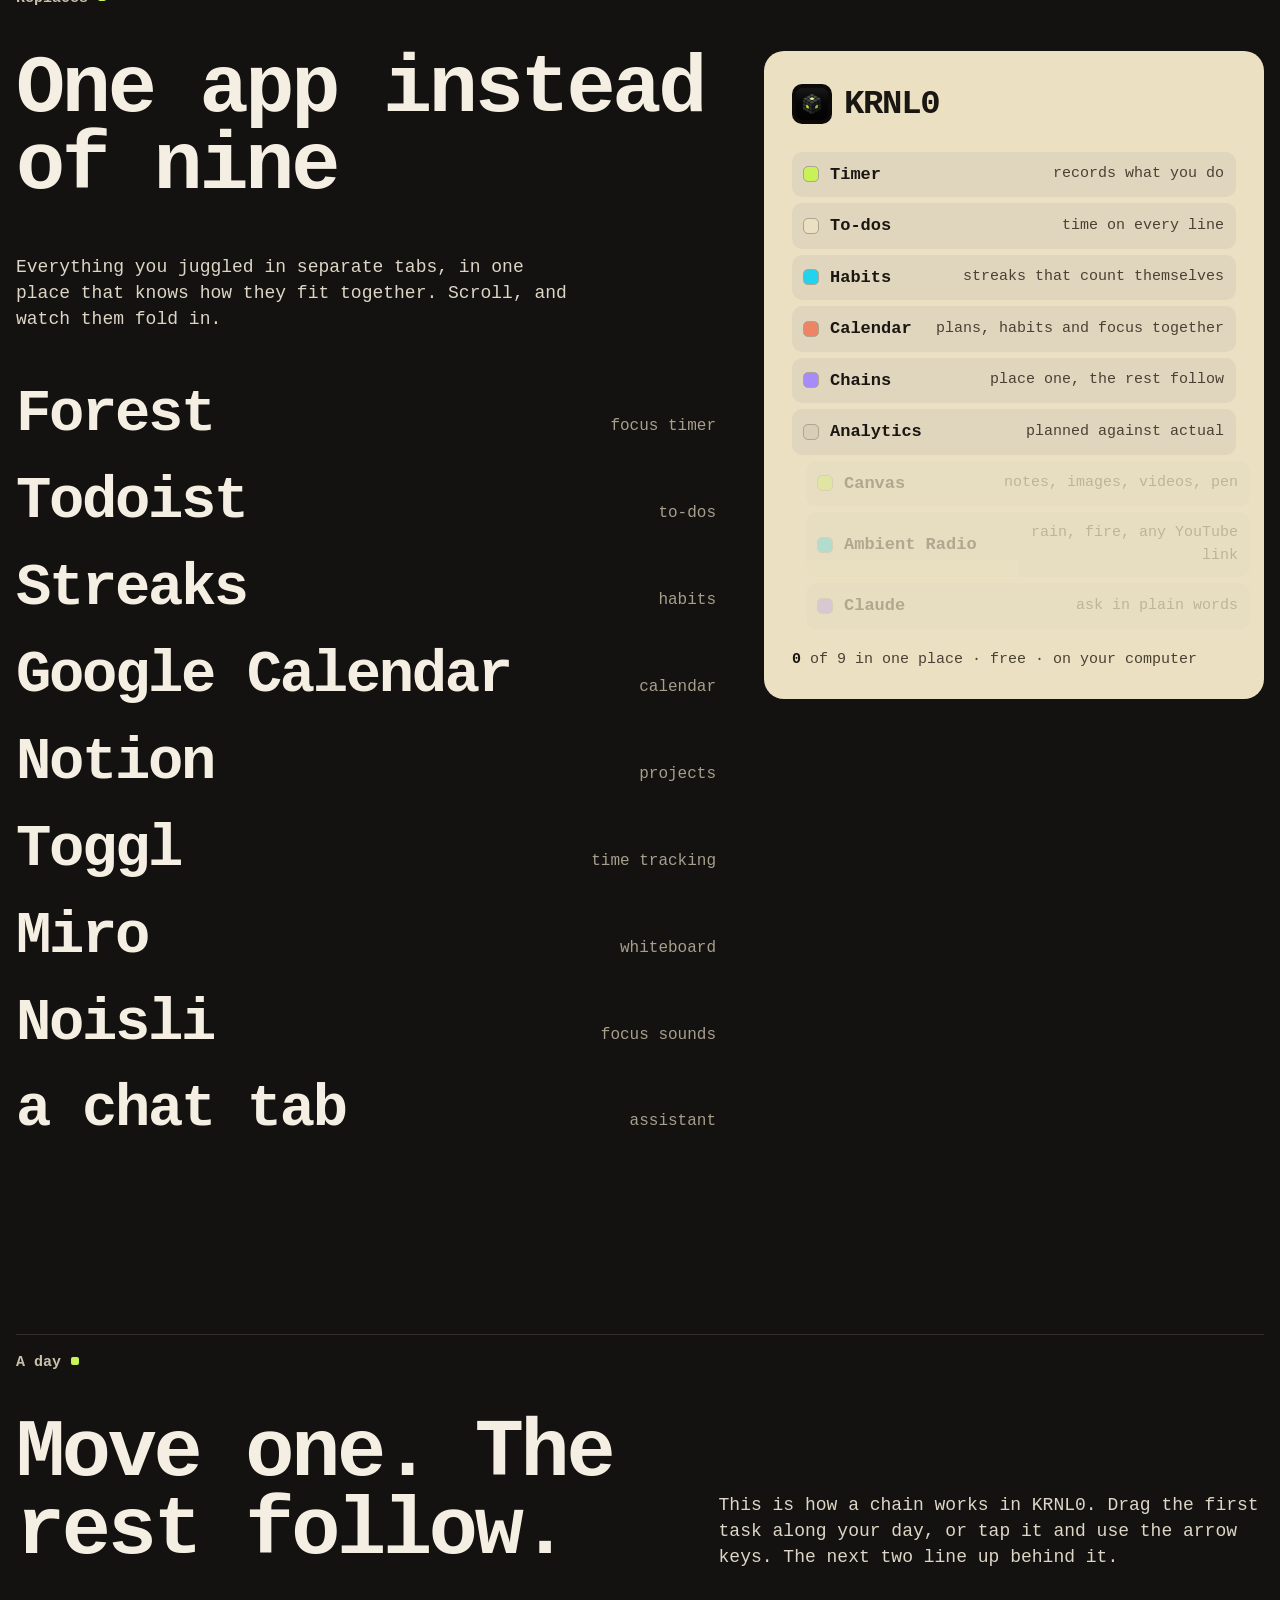
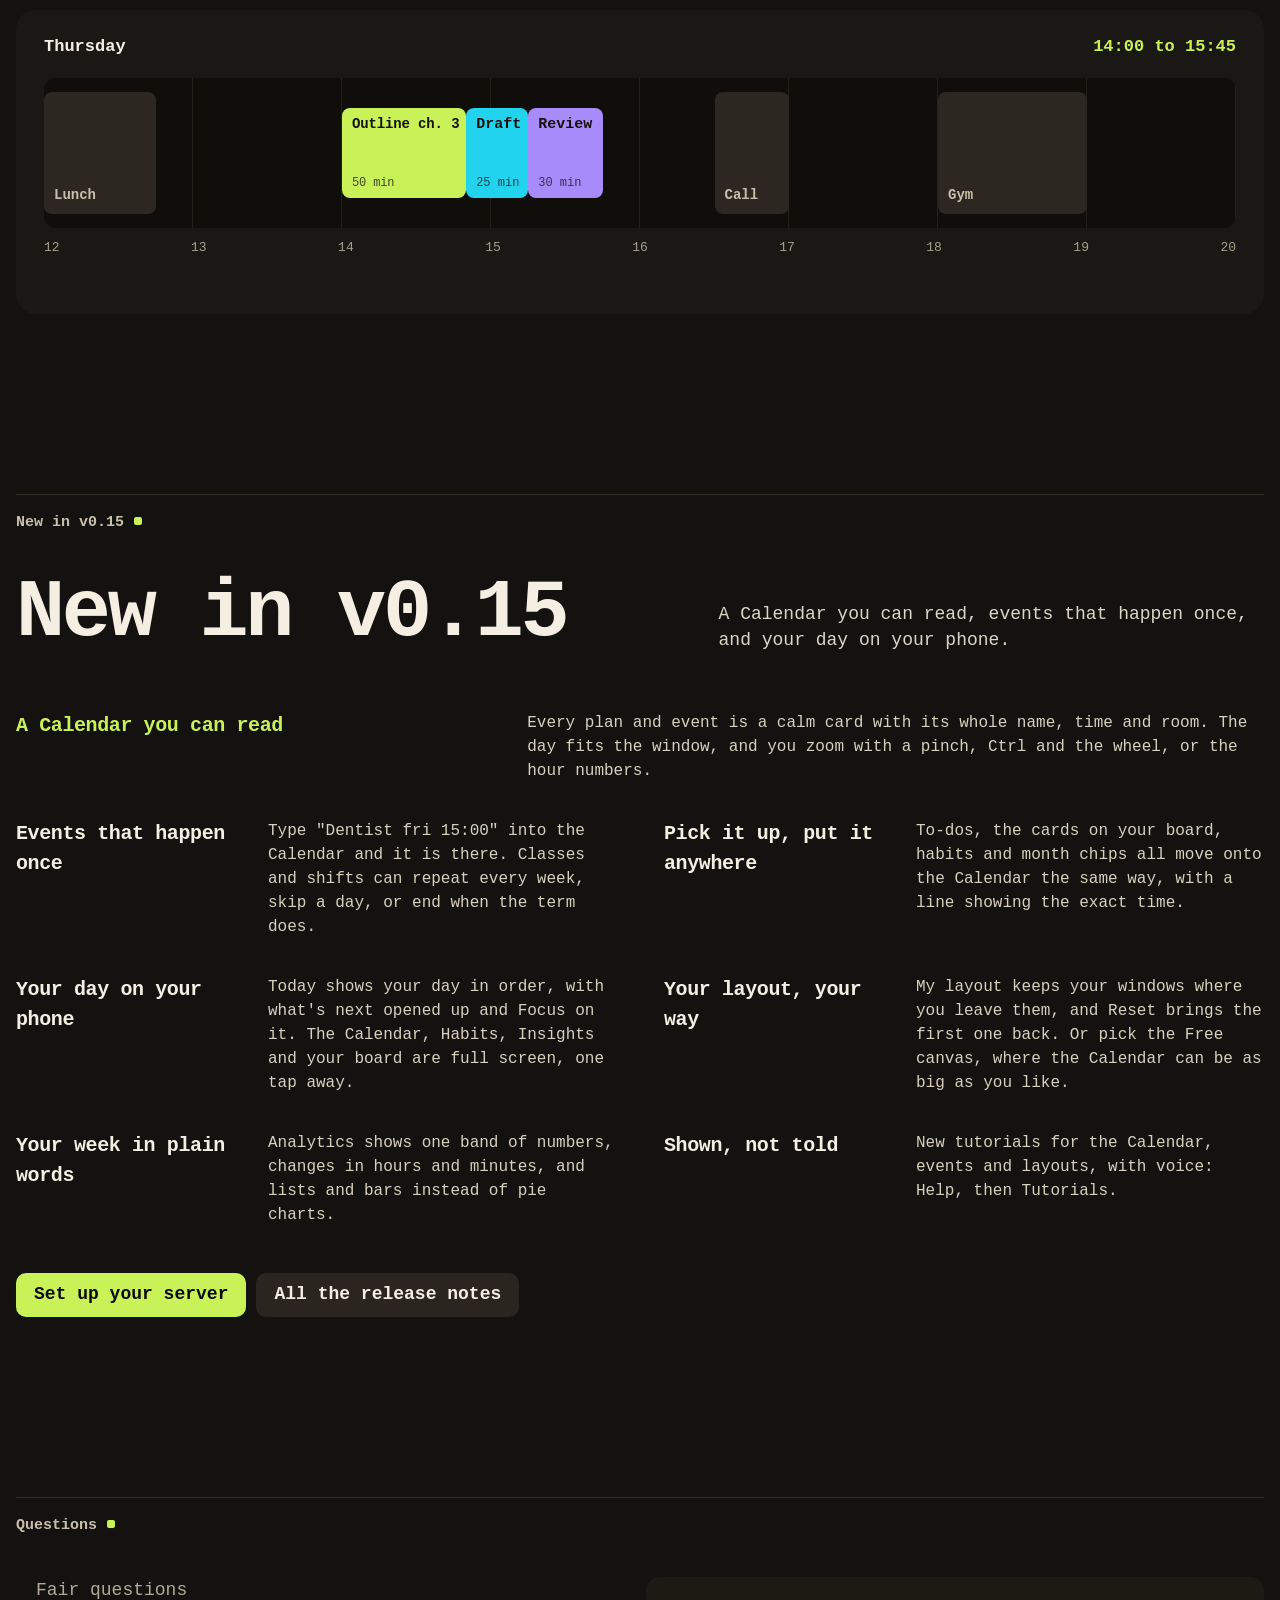
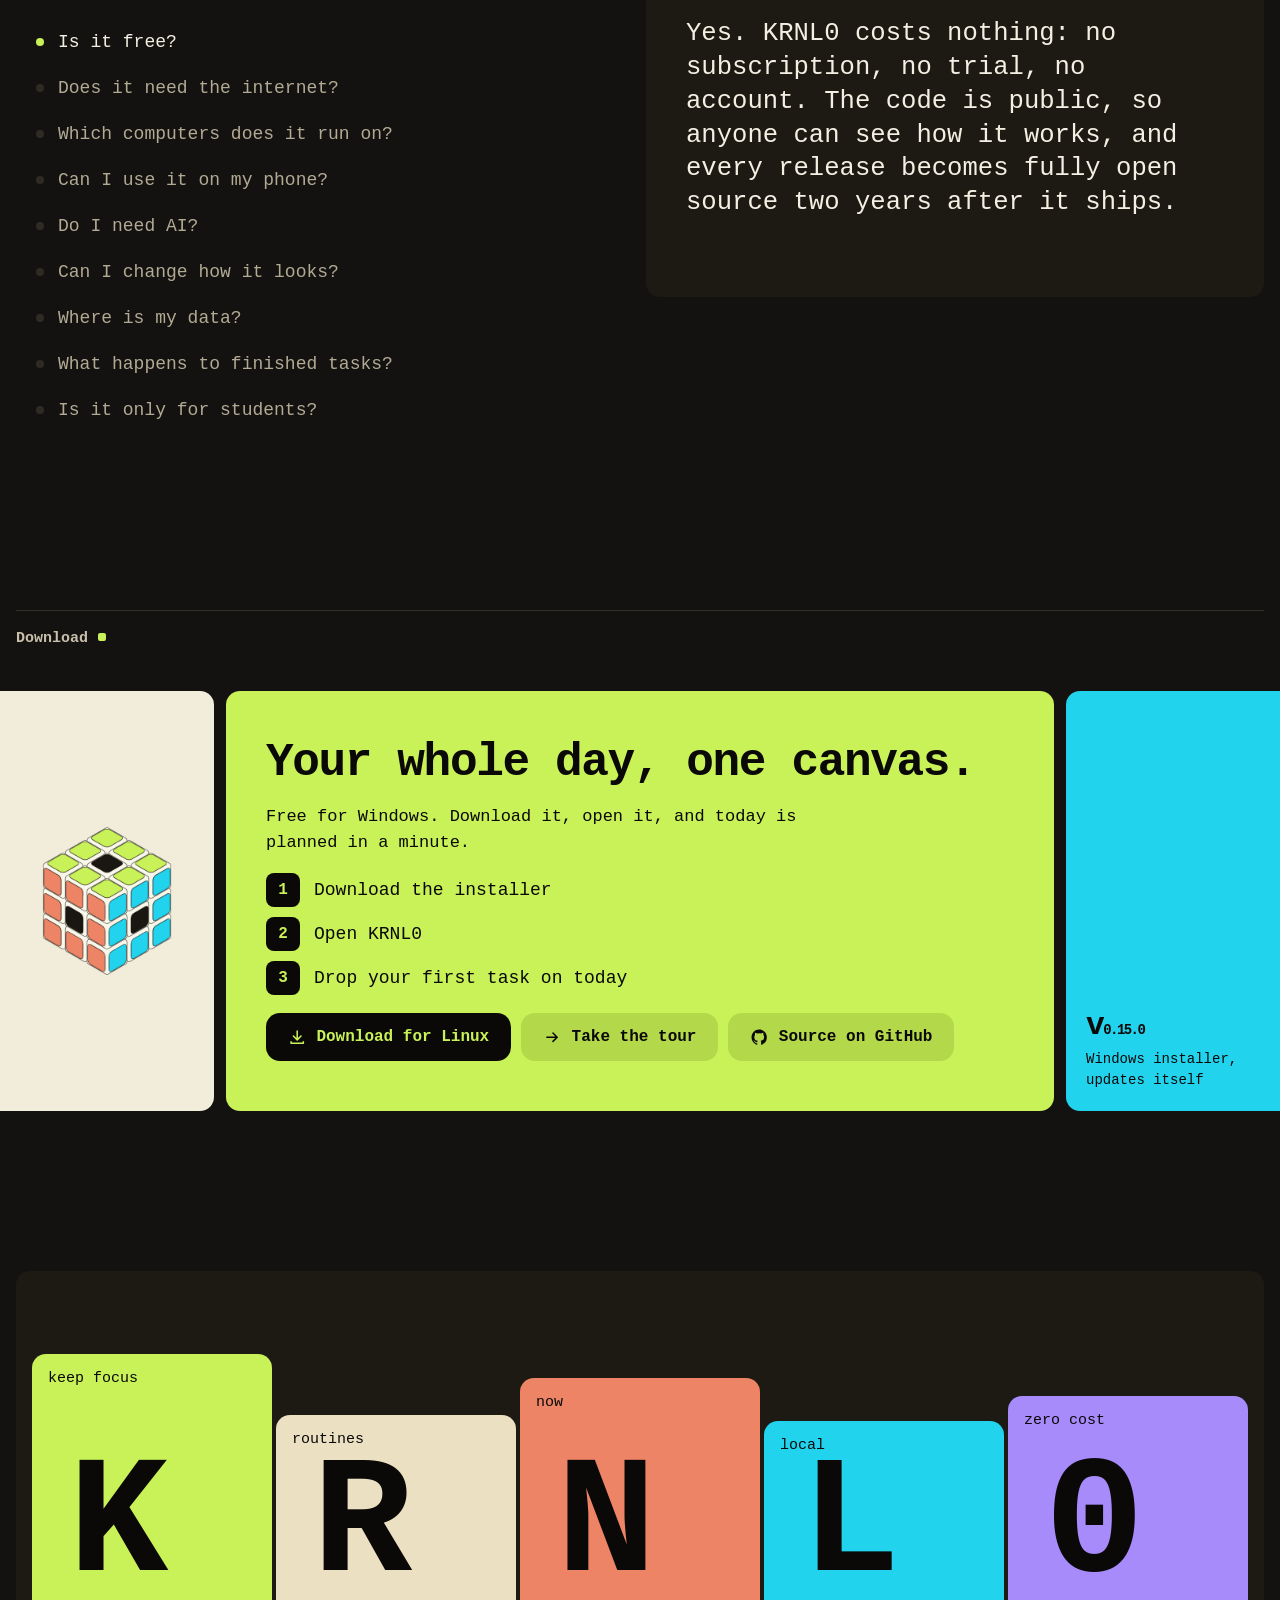
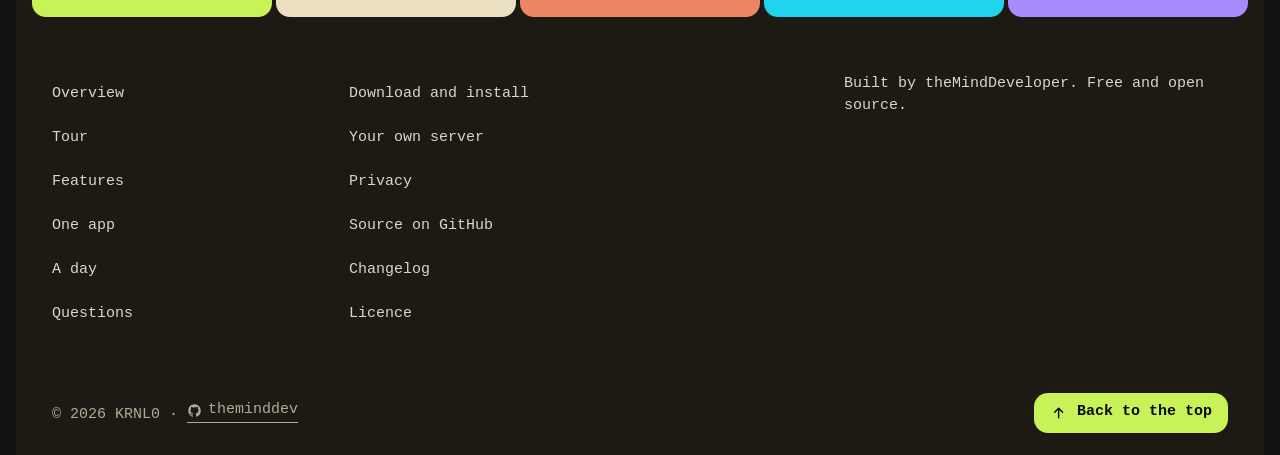
==== commit 0c399a0d: "Merge pull request #8 from theMindDeveloper/docs/krnl0-privacy feat(krnl0): privacy page" ====
--- a/krnl0/index.html
+++ b/krnl0/index.html
@@ -384,6 +384,7 @@
     <ul>
       <li><a href="download.html">Download and install</a></li>
       <li><a href="server.html">Your own server</a></li>
+      <li><a href="privacy.html">Privacy</a></li>
       <li><a href="https://github.com/theMindDeveloper/krnl0">Source on GitHub</a></li>
       <li><a href="https://github.com/theMindDeveloper/krnl0/blob/main/CHANGELOG.md">Changelog</a></li>
       <li><a href="https://github.com/theMindDeveloper/krnl0/blob/main/LICENSE.md">Licence</a></li>
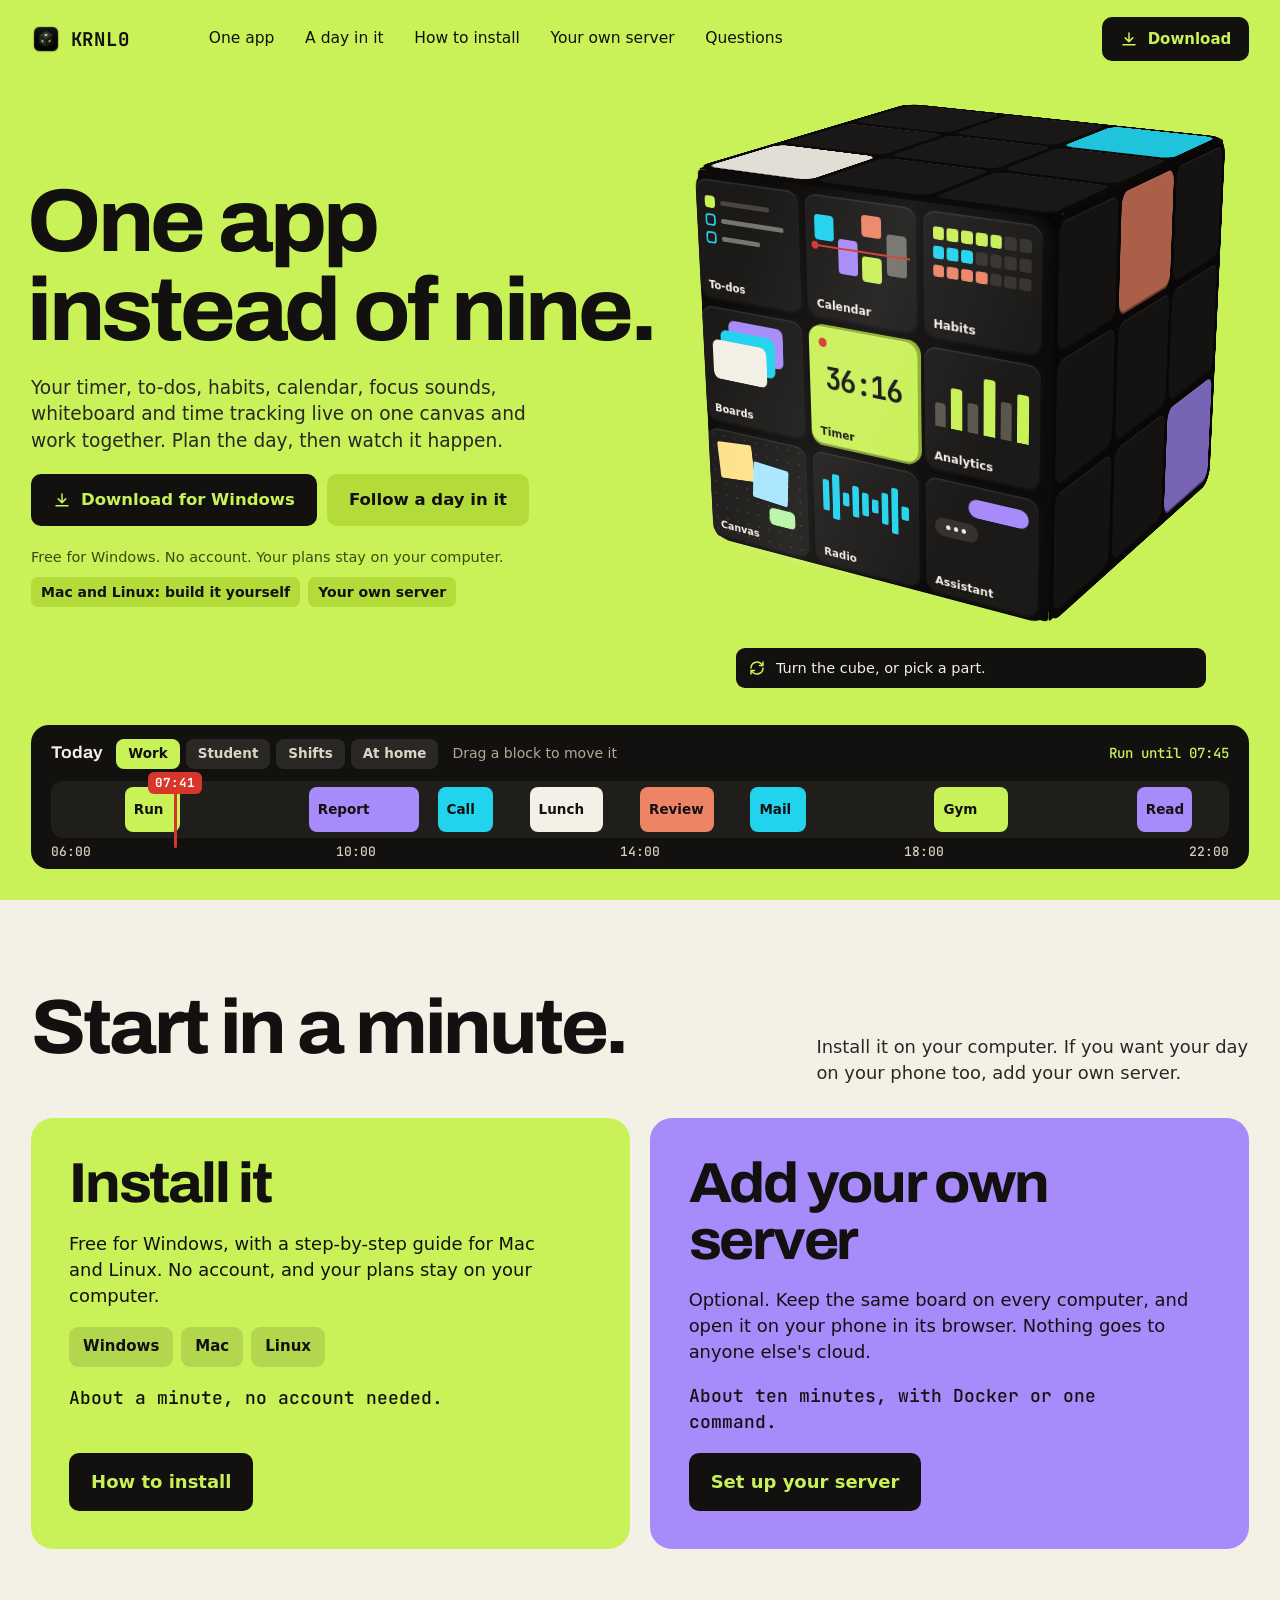
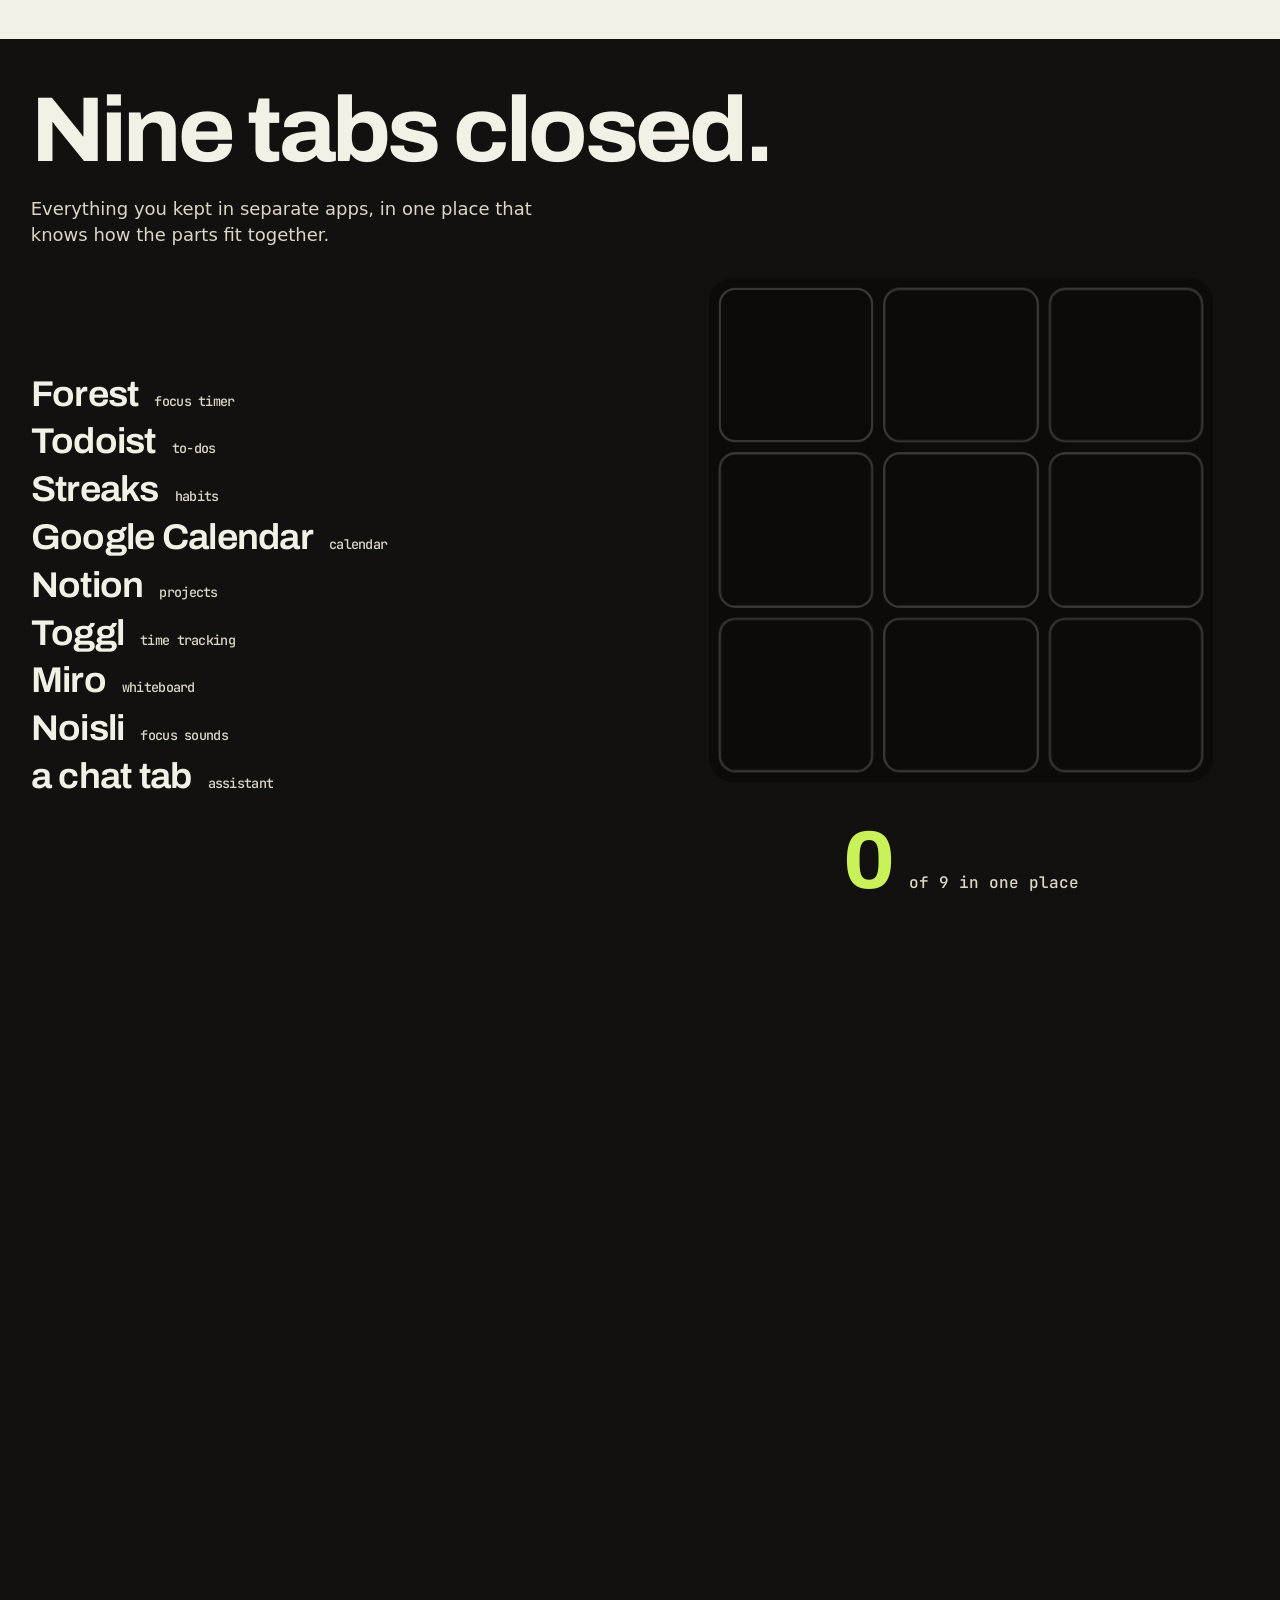
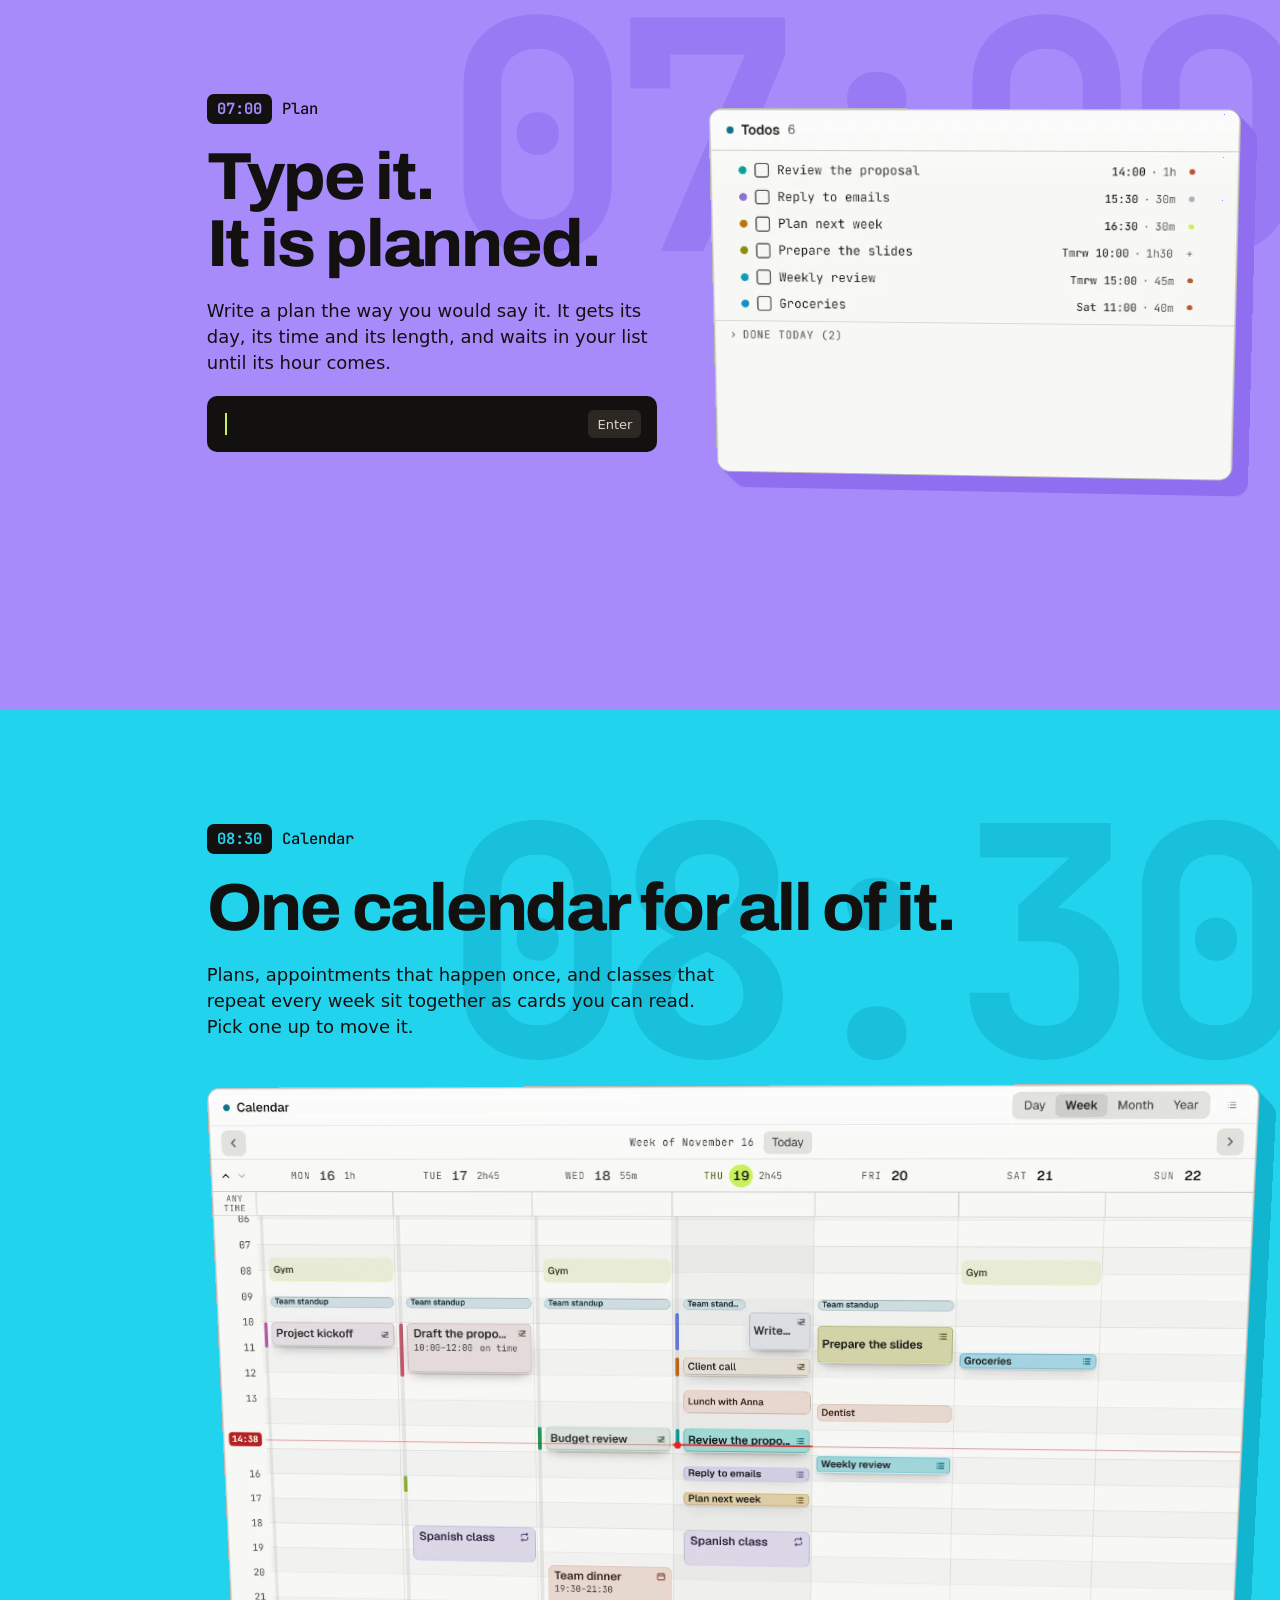
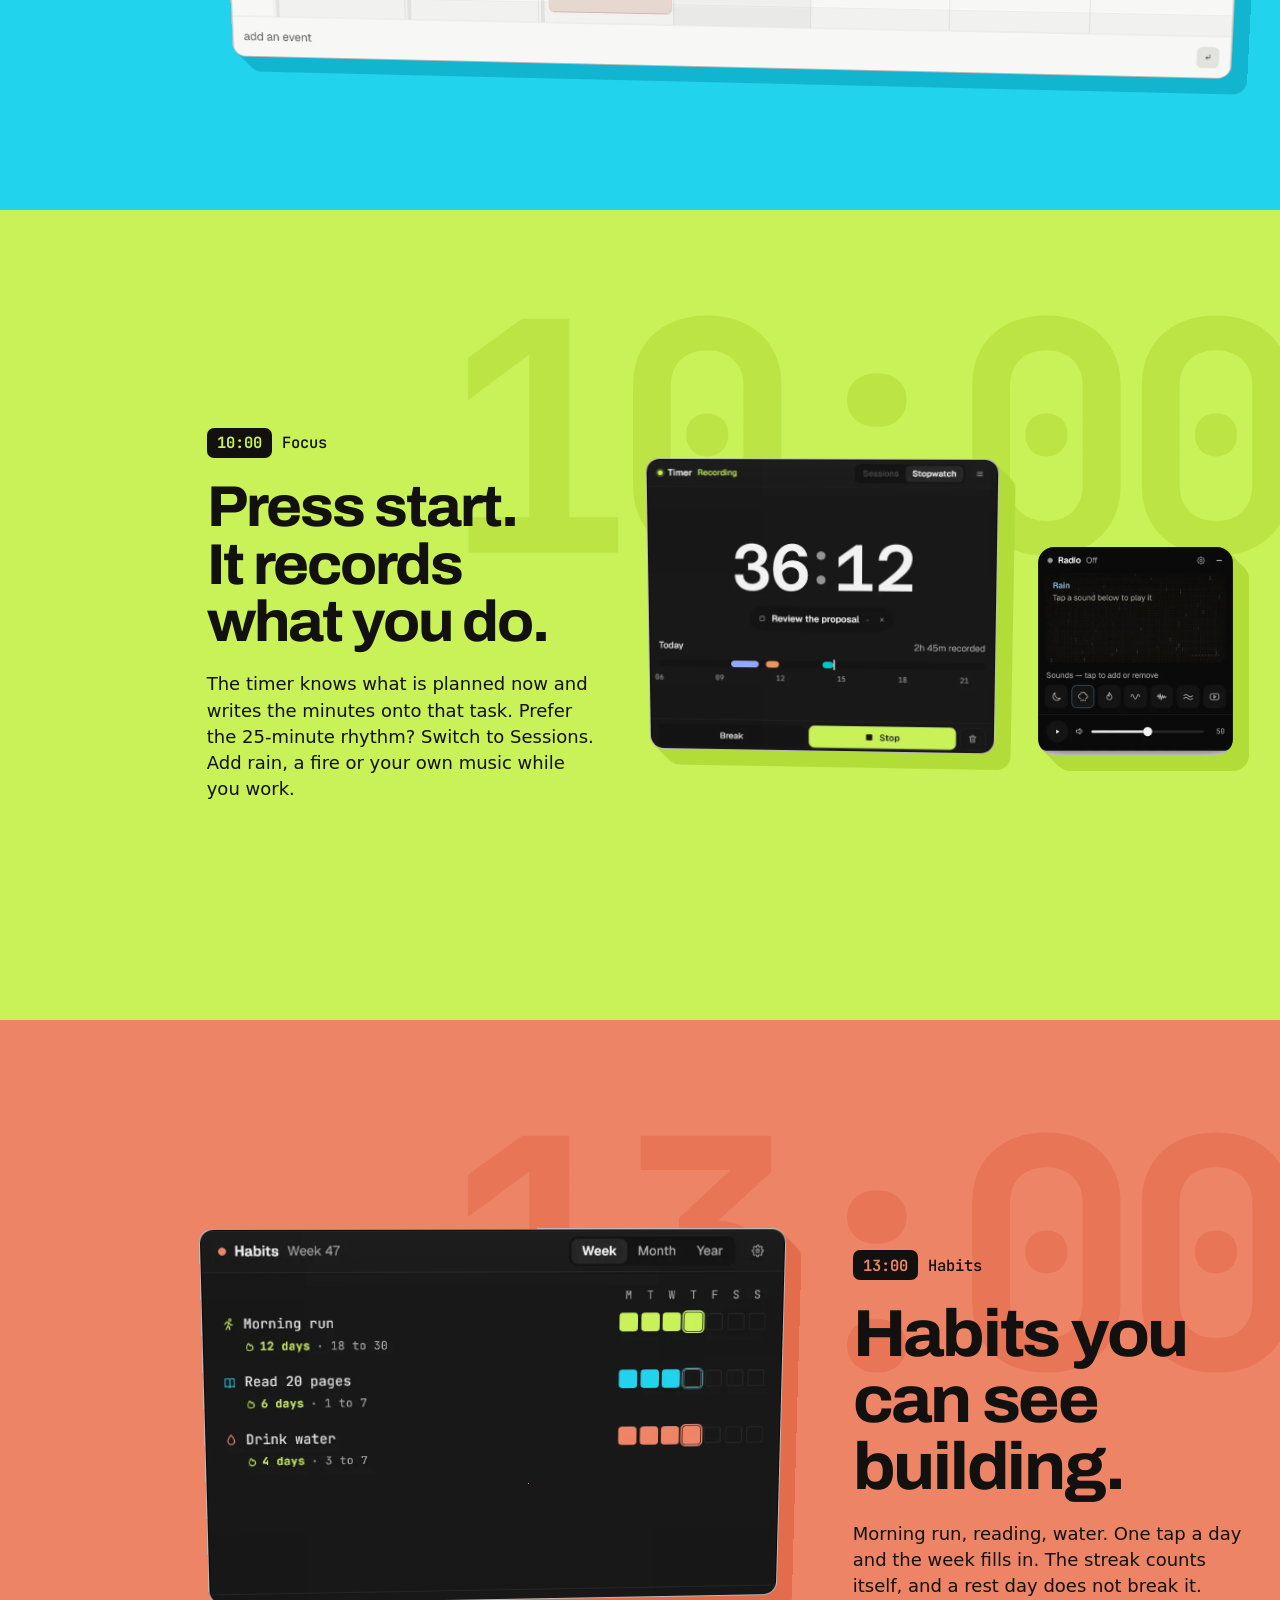
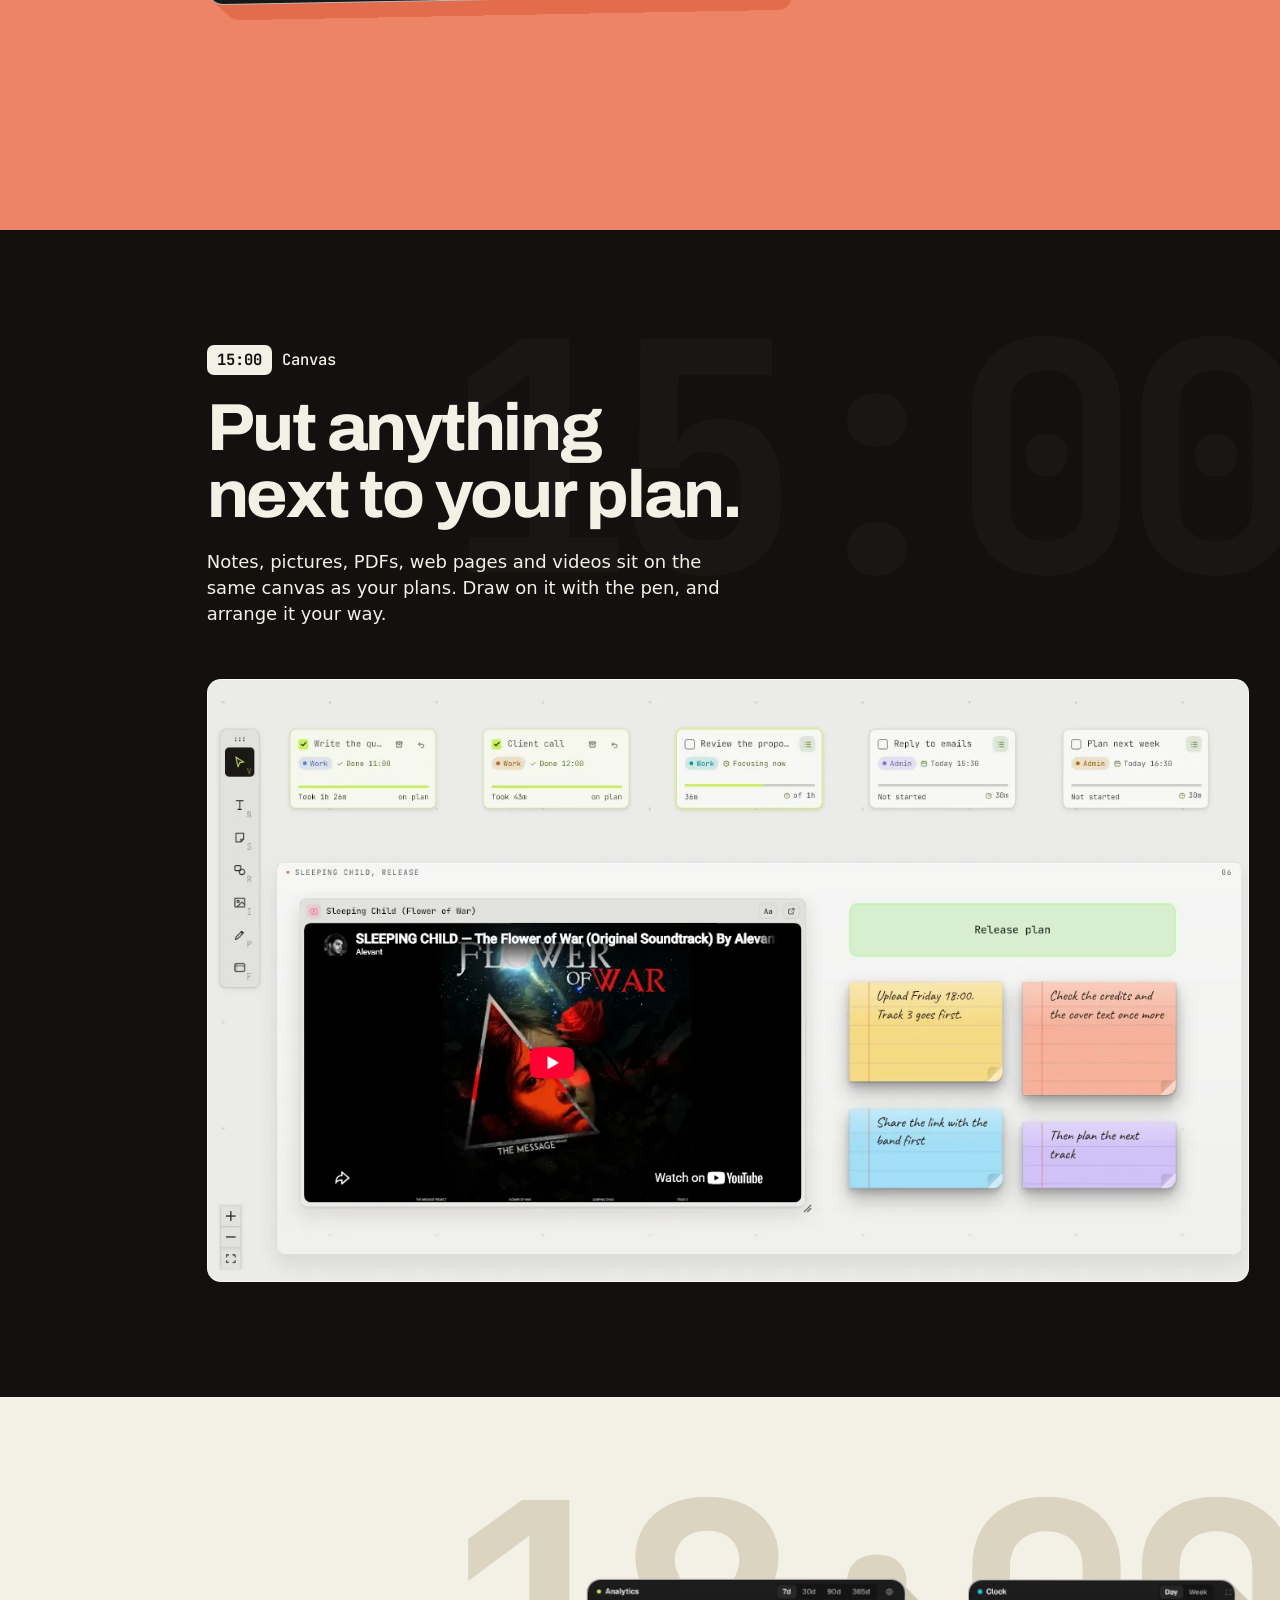
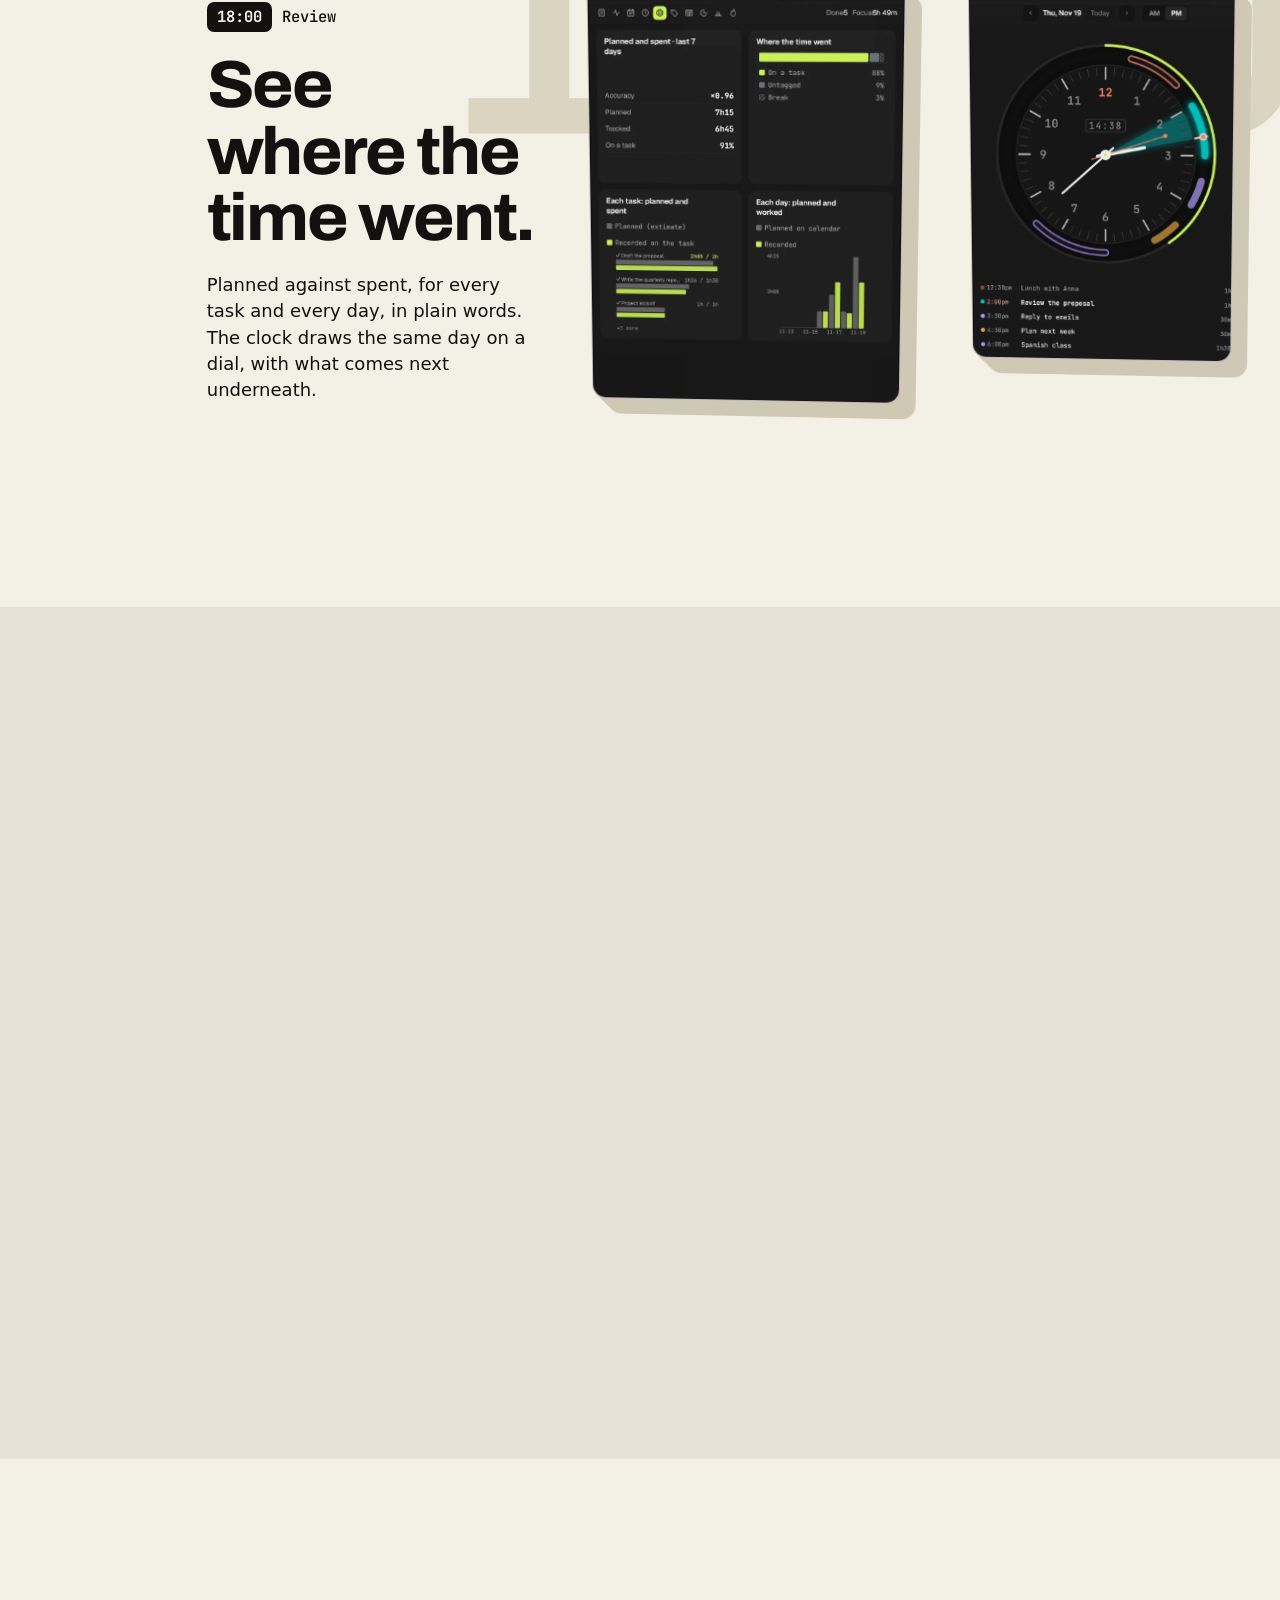
==== commit c7ad4e1c: "Merge pull request #9 from theMindDeveloper/feat/krnl0-redesign KRNL0 site: new design, faster loadi" ====
--- a/krnl0/index.html
+++ b/krnl0/index.html
@@ -3,382 +3,369 @@
 <head>
 <meta charset="utf-8">
 <meta name="viewport" content="width=device-width, initial-scale=1">
-<title>KRNL0 — your whole day on one canvas</title>
-<meta name="description" content="KRNL0 puts your timer, to-do list, habits, calendar and day clock on one canvas, working together. Plan the day, see where the time went, keep your streaks. Free, no account, and your plans stay on your computer.">
+<title>KRNL0: your whole day on one canvas</title>
+<meta name="description" content="KRNL0 puts your timer, to-do list, habits, calendar, clock, focus sounds and time analytics on one canvas, working together. Free, no account, and your plans stay on your computer.">
 <link rel="icon" href="assets/krnl0-logo-128.png">
-<meta name="theme-color" content="#121110">
-<meta name="color-scheme" content="dark light">
+<meta name="theme-color" content="#c9f158">
+<meta name="color-scheme" content="light">
 <meta name="author" content="theMindDeveloper">
 <meta property="og:type" content="website">
 <meta property="og:url" content="https://theminddev.com/krnl0/">
 <link rel="canonical" href="https://theminddev.com/krnl0/">
 <meta property="og:site_name" content="KRNL0">
-<meta property="og:title" content="KRNL0 — your whole day on one canvas">
-<meta property="og:description" content="Timer, to-dos, habits, calendar and clock on one canvas, working together. Free, no account, and your plans stay on your computer.">
+<meta property="og:title" content="KRNL0: your whole day on one canvas">
+<meta property="og:description" content="Timer, to-dos, habits, calendar, clock, focus sounds and analytics in one app, working together. Free, no account, and your plans stay on your computer.">
 <meta property="og:image" content="https://theminddev.com/krnl0/assets/og-3.jpg">
 <meta property="og:image:width" content="1200">
 <meta property="og:image:height" content="630">
 <meta property="og:image:alt" content="KRNL0: plan the day, watch it happen. Timer, to-dos, habits, calendar, clock, radio and analytics on one canvas">
 <meta name="twitter:card" content="summary_large_image">
-<meta name="twitter:title" content="KRNL0 — your whole day on one canvas">
-<meta name="twitter:description" content="Timer, to-dos, habits, calendar and clock on one canvas. Free, no account, private.">
+<meta name="twitter:title" content="KRNL0: your whole day on one canvas">
+<meta name="twitter:description" content="Timer, to-dos, habits, calendar and clock in one app. Free, no account, private.">
 <meta name="twitter:image" content="https://theminddev.com/krnl0/assets/og-3.jpg">
-<meta http-equiv="Content-Security-Policy" content="default-src 'self'; script-src 'self' 'unsafe-inline'; style-src 'self' 'unsafe-inline' https://fonts.googleapis.com; font-src 'self' https://fonts.gstatic.com data:; img-src 'self' data: blob:; media-src 'self' blob:; frame-src 'self'; connect-src 'self' https://api.github.com; object-src 'none'; base-uri 'self'; form-action 'none'">
+<meta http-equiv="Content-Security-Policy" content="default-src 'self'; script-src 'self' 'unsafe-inline'; style-src 'self' 'unsafe-inline'; font-src 'self' data:; img-src 'self' data: blob:; media-src 'self' blob:; frame-src 'self'; connect-src 'self' https://api.github.com; object-src 'none'; base-uri 'self'; form-action 'none'">
 <meta name="referrer" content="strict-origin-when-cross-origin">
 <link rel="apple-touch-icon" href="assets/krnl0-logo-180.png">
 
-<link rel="preconnect" href="https://fonts.googleapis.com">
-<link rel="preconnect" href="https://fonts.gstatic.com" crossorigin>
-<link href="https://fonts.googleapis.com/css2?family=JetBrains+Mono:wght@400;500;700;800&display=swap" rel="stylesheet"><!-- taste-skill-ignore: KRNL0 brand face -->
-<link rel="preload" href="hero.js?v=7a772f3087" as="script">
-<link rel="stylesheet" href="styles.css?v=236a582168">
-<link rel="stylesheet" href="scenes/stage.css?v=71bd4619c7">
-<link rel="stylesheet" href="scenes/fly.css?v=d679719312">
-<link rel="stylesheet" href="scenes/sections.css?v=32d0587531">
+<link rel="preload" href="assets/fonts/archivo-latin.woff2" as="font" type="font/woff2" crossorigin>
+<link rel="preload" href="assets/fonts/geist-latin.woff2" as="font" type="font/woff2" crossorigin>
+<link rel="stylesheet" href="site.css?v=625a4ad2c8">
 <script>document.documentElement.classList.add('js')</script>
-<script>/* the site always opens at its first screen: a section link clicked earlier leaves #try (or another section) in the address, and reopening it would start there. Only a link from the download page may open a section. */(function(){try{if('scrollRestoration' in history)history.scrollRestoration='manual';var h=location.hash,ok=false;try{ok=h&&sessionStorage.getItem('krnl-jump')===h;sessionStorage.removeItem('krnl-jump')}catch(e){}if(h&&!ok)history.replaceState(null,'',location.pathname+location.search);if(!ok){var top=function(){if(!window.__krnlMoved)scrollTo(0,0)};var moved=function(){window.__krnlMoved=true};['wheel','touchstart','keydown','pointerdown'].forEach(function(t){addEventListener(t,moved,{once:true,passive:true})});addEventListener('DOMContentLoaded',top);addEventListener('load',top)}addEventListener('click',function(e){var a=e.target.closest&&e.target.closest('a[href^="#"]');if(a)setTimeout(function(){if(location.hash)history.replaceState(null,'',location.pathname+location.search)},0)});}catch(e){}})();</script>
-<script type="application/ld+json">{"@context":"https://schema.org","@type":"SoftwareApplication","name":"KRNL0","applicationCategory":"ProductivityApplication","operatingSystem":"Windows, macOS, Linux","offers":{"@type":"Offer","price":"0","priceCurrency":"EUR"},"description":"Timer, to-dos, habits, calendar and clock on one canvas, working together. Free, no account, and your plans stay on your computer.","author":{"@type":"Person","name":"theMindDeveloper","url":"https://github.com/theMindDeveloper"},"downloadUrl":"https://github.com/theMindDeveloper/krnl0/releases/latest","softwareVersion":"0.15.0"}</script>
+<script type="application/ld+json">{"@context":"https://schema.org","@type":"SoftwareApplication","name":"KRNL0","applicationCategory":"ProductivityApplication","operatingSystem":"Windows, macOS, Linux","offers":{"@type":"Offer","price":"0","priceCurrency":"EUR"},"description":"Timer, to-dos, habits, calendar, clock, focus sounds and analytics on one canvas, working together. Free, no account, and your plans stay on your computer.","author":{"@type":"Person","name":"theMindDeveloper","url":"https://github.com/theMindDeveloper"},"downloadUrl":"https://github.com/theMindDeveloper/krnl0/releases/latest","softwareVersion":"0.15.0"}</script>
 </head>
 <body>
 <a class="skip" href="#main">Skip to content</a>
 
-<header class="topnav">
-  <a class="brand" href="#title" aria-label="KRNL0, back to the top"><img src="assets/krnl0-logo-128.png" width="28" height="28" alt=""><span class="brand-mark" aria-hidden="true"><i>K</i><i>R</i><i>N</i><i>L</i><i>0</i></span></a>
-  <nav aria-label="Main">
-    <a href="#try">Overview</a>
-    <a href="#tour">Tour</a>
-    <a href="#inside">Features</a>
+<header class="nav" id="top">
+  <a class="brand" href="#top" aria-label="KRNL0, back to the top"><img src="assets/krnl0-logo-128.png" width="30" height="30" alt=""><span>KRNL0</span></a>
+  <nav class="nav-links" aria-label="Main">
     <a href="#replaces">One app</a>
-    <a href="#new">New</a>
+    <a href="#day">A day in it</a>
+    <a href="download.html">How to install</a>
+    <a href="server.html">Your own server</a>
     <a href="#faq">Questions</a>
-    <a href="server.html">Server</a>
   </nav>
-  <a class="btn btn-sm btn-gh" href="https://github.com/theMindDeveloper" aria-label="theMindDeveloper on GitHub"><svg class="ico ico-fill" viewBox="0 0 24 24" aria-hidden="true"><path d="M12 2C6.48 2 2 6.58 2 12.23c0 4.52 2.87 8.35 6.84 9.7.5.1.68-.22.68-.49l-.01-1.7c-2.78.62-3.37-1.37-3.37-1.37-.45-1.18-1.11-1.5-1.11-1.5-.91-.64.07-.62.07-.62 1 .07 1.53 1.06 1.53 1.06.9 1.57 2.35 1.12 2.92.85.09-.66.35-1.12.63-1.37-2.22-.26-4.56-1.14-4.56-5.07 0-1.12.39-2.04 1.03-2.76-.1-.26-.45-1.3.1-2.71 0 0 .84-.28 2.75 1.05A9.36 9.36 0 0 1 12 6.84c.85 0 1.71.12 2.51.34 1.91-1.33 2.75-1.05 2.75-1.05.55 1.41.2 2.45.1 2.71.64.72 1.03 1.64 1.03 2.76 0 3.94-2.34 4.81-4.57 5.06.36.32.68.94.68 1.9l-.01 2.82c0 .27.18.6.69.49A10.24 10.24 0 0 0 22 12.23C22 6.58 17.52 2 12 2z"/></svg></a>
-  <a class="btn btn-sm" href="download.html"><svg class="ico" viewBox="0 0 24 24" aria-hidden="true"><path d="M12 4v11M7 10.5l5 5 5-5"/><path d="M4 18v2h16v-2"/></svg><span class="btn-t">Download</span></a>
+  <a class="btn btn-sm" href="download.html"><svg class="ico" viewBox="0 0 24 24" aria-hidden="true"><path d="M12 4v11M7 10.5l5 5 5-5M4 19.5h16"/></svg>Download</a>
 </header>
 
 <main id="main">
 
-<!-- ═══ HERO: the kernel and its nodes, as a line world ═══ -->
+<!-- ═══ HERO: the cube of nine apps, and a day you can drag ═══ -->
 <section class="hero" aria-labelledby="title">
-  <div class="tile h-stage" id="cube-tile">
-    <canvas id="cube" aria-label="The KRNL0 cube with Pomodoro, Todos, Habits and Terminal nodes wired to it. Point at a node or the cube; drag the cube to spin it." role="img"></canvas>
-    <div class="h-copy">
-      <p class="h-eyebrow">Seven apps, one canvas</p>
-      <h1 id="title"><span class="h1-a">Plan</span> the day.<br>Watch it <em class="h-hl">happen.</em></h1>
-      <p class="h-lead h-apps"><span class="aw-timer">timer</span><span class="aw-todo">to-dos</span><span class="aw-habit">habits</span><span class="aw-cal">calendar</span><span class="aw-clock">clock</span><span class="aw-radio">radio</span><span class="aw-stats">analytics</span></p>
-      <div class="h-actions">
-        <a class="btn btn-ink" data-dl href="https://github.com/theMindDeveloper/krnl0/releases/latest"><svg class="ico" viewBox="0 0 24 24" aria-hidden="true"><path d="M12 4v11M7 10.5l5 5 5-5"/><path d="M4 18v2h16v-2"/></svg><span class="btn-t">Download for Windows</span></a>
-        <a class="btn btn-line h-see" href="#try"><svg class="ico" viewBox="0 0 24 24" aria-hidden="true"><circle cx="12" cy="12" r="9"/><path d="M10 8.5v7l5.5-3.5z"/></svg><span class="btn-t">See it in action</span></a>
-      </div>
-      <p class="h-meta">Free · no account · <a href="download.html">Mac or Linux: install guide</a></p>
-      <div class="h-today" aria-label="Today, as KRNL0 sees it: a planned day with the current time moving across it">
-        <div class="ht-head"><span>Today</span><span class="ht-right"><span class="ht-hint" aria-hidden="true"><svg viewBox="0 0 24 24"><path d="M8 7l-5 5 5 5M16 7l5 5-5 5M3 12h18"/></svg>drag the blocks</span><span class="ht-now" aria-live="off">--:--</span></span></div>
-        <div class="ht-track">
-          <div class="ht-goo">
-            <button type="button" class="ht-b b-run" style="--s:7;--e:7.5" aria-label="Morning run, 07:00 to 07:30. Drag it along the day, or use the arrow keys."><span class="ht-n" aria-hidden="true">Run</span></button>
-            <button type="button" class="ht-b b-lec" style="--s:10;--e:11.5" aria-label="Linear algebra lecture, 10:00 to 11:30. Drag it along the day, or use the arrow keys."><span class="ht-n" aria-hidden="true">Lecture</span></button>
-            <button type="button" class="ht-b b-out" style="--s:14;--e:14.83" aria-label="Outline chapter 3, 14:00 to 14:50. Drag it along the day, or use the arrow keys."><span class="ht-n" aria-hidden="true">Outline</span></button>
-            <button type="button" class="ht-b b-dr" style="--s:14.83;--e:15.66" aria-label="Drafts, 14:50 to 15:40. Drag it along the day, or use the arrow keys."><span class="ht-n" aria-hidden="true">Drafts</span></button>
-            <button type="button" class="ht-b b-gym" style="--s:17.5;--e:18.5" aria-label="Gym, 17:30 to 18:30. Drag it along the day, or use the arrow keys."><span class="ht-n" aria-hidden="true">Gym</span></button>
-            <button type="button" class="ht-b b-read" style="--s:21.5;--e:22" aria-label="Read 20 pages, 21:30 to 22:00. Drag it along the day, or use the arrow keys."><span class="ht-n" aria-hidden="true">Read</span></button>
+  <div class="hero-main">
+    <div class="hero-copy">
+      <h1 id="title" class="lines"><span class="line"><span data-line style="--i:0">One app</span></span> <span class="line"><span data-line style="--i:1">instead of nine.</span></span></h1>
+      <p class="lead" data-load style="--d:420ms">Your timer, to-dos, habits, calendar, focus sounds, whiteboard and time tracking live on one canvas and work together. Plan the day, then watch it happen.</p>
+      <div class="actions" data-load style="--d:500ms">
+        <a class="btn" data-dl href="https://github.com/theMindDeveloper/krnl0/releases/latest"><svg class="ico" viewBox="0 0 24 24" aria-hidden="true"><path d="M12 4v11M7 10.5l5 5 5-5M4 19.5h16"/></svg>Download for Windows</a>
+        <a class="btn btn-onacid" href="#day">Follow a day in it</a>
+      </div>
+      <p class="meta" data-load style="--d:560ms">Free for Windows. No account. Your plans stay on your computer.<span class="meta-links"><a class="chip-link" href="download.html">Mac and Linux: build it yourself</a><a class="chip-link" href="server.html">Your own server</a></span></p>
+    </div>
+
+    <div class="cube-col">
+      <div class="cube-scene" id="cube-scene">
+        <div class="cube-floor" aria-hidden="true"></div>
+        <div class="cube" id="cube" role="group" aria-label="The nine parts of KRNL0 on one cube. Drag to turn it, or pick a part.">
+          <div class="face f-front">
+            <a class="t t-todo" href="#plan" data-tile="todo" data-say="To-dos: every plan has its day, its time and its length"><span class="row done"><i></i><b style="width:58%"></b></span><span class="row tick"><i></i><b style="width:74%"></b></span><span class="row"><i></i><b style="width:46%"></b></span><em>To-dos</em></a>
+            <a class="t t-cal" href="#calendar" data-tile="cal" data-say="Calendar: plans, events and classes on one calendar"><span class="grid"><i class="b1"></i><i class="b2"></i><i class="b3"></i><i class="b4"></i><i class="b5"></i><u></u></span><em>Calendar</em></a>
+            <a class="t t-habit" href="#habits" data-tile="habit" data-say="Habits: one tap a day, and the streak counts itself"><span class="sq a"><i class="on"></i><i class="on"></i><i class="on"></i><i class="on"></i><i class="on"></i><i class="pop"></i><i></i></span><span class="sq c"><i class="on"></i><i class="on"></i><i class="on"></i><i class="pop"></i><i></i><i></i><i></i></span><span class="sq r"><i class="on"></i><i class="on"></i><i class="on"></i><i class="on"></i><i class="pop"></i><i></i><i></i></span><em>Habits</em></a>
+            <a class="t t-boards" href="#canvas" data-tile="boards" data-say="Boards: one board per project, each with its own plans"><span class="stack"><i></i><i></i><i></i></span><em>Boards</em></a>
+            <a class="t t-timer" href="#focus" data-tile="timer" data-say="Timer: it records what you are doing, minute by minute"><span class="rec"></span><strong class="digits" data-digits>36:12</strong><em>Timer</em></a>
+            <a class="t t-stats" href="#review" data-tile="stats" data-say="Analytics: planned against spent, in plain words"><span class="bars"><i style="--h:38%"></i><i style="--h:64%"></i><i style="--h:46%"></i><i style="--h:88%"></i><i style="--h:58%"></i><i style="--h:74%"></i></span><em>Analytics</em></a>
+            <a class="t t-canvas" href="#canvas" data-tile="canvas" data-say="Canvas: notes, pictures and files next to your plans"><span class="note n1"></span><span class="note n2"></span><span class="note n3"></span><em>Canvas</em></a>
+            <a class="t t-radio" href="#focus" data-tile="radio" data-say="Radio: rain, fire or your own music while you work"><span class="wave"><i></i><i></i><i></i><i></i><i></i><i></i><i></i><i></i><i></i></span><em>Radio</em></a>
+            <a class="t t-ask" href="#faq" data-tile="ask" data-say="Assistant: ask in plain words, if you like"><span class="bub you"></span><span class="bub it"><i></i><i></i><i></i></span><em>Assistant</em></a>
           </div>
-          <b class="ht-needle" aria-hidden="true"></b>
-        </div>
-        <div class="ht-scale" aria-hidden="true"><span>06</span><span>10</span><span>14</span><span>18</span><span>22</span></div>
-      </div>
-    </div>
-  </div>
-  <div class="h-strip">
-    <a href="download.html"><svg viewBox="0 0 24 24" aria-hidden="true"><path d="M12 4v11M7 10.5l5 5 5-5M4 19.5h16"/></svg><b>Free, no account</b><span>Download, open it, and today is planned.</span></a>
-    <a href="#faq"><svg viewBox="0 0 24 24" aria-hidden="true"><rect x="4" y="10" width="16" height="11" rx="2"/><path d="M8 10V7a4 4 0 0 1 8 0v3"/></svg><b>Stays on your computer</b><span>No cloud, no tracking, no sign-up.</span></a>
-    <a href="#parts-live"><svg viewBox="0 0 24 24" aria-hidden="true"><path d="M4 20V10M10 20V4M16 20v-7M22 20H2"/></svg><b>Everything adds up</b><span>Every app counts into the same analytics.</span></a>
-  </div>
-</section>
-
-<!-- ═══ TRY: the live board ═══ -->
-<p class="sect-bar" aria-hidden="true">At a glance</p>
-<section class="sect glance" id="try" aria-labelledby="try-h">
-  <div class="gl-head">
-    <h2 id="try-h">Your day, at a glance.</h2>
-    <p>One screen holds the whole day. Point at a part of the tray and see where it lives in the real app.</p>
-  </div>
-  <div class="gl-body">
-    <div class="gl-fig">
-      <div class="gl-stage" id="gl-stage"></div>
-      <p class="gl-read" aria-live="polite"><b id="gl-name">Timer</b><span id="gl-say">It records what you are doing, minute by minute.</span></p>
-      <ul class="gl-meta"><li>Windows installer · v<span data-krnl-v>0.15.0</span></li><li>macOS and Linux: build from the source</li></ul>
-    </div>
-    <figure class="gl-shot" data-part="timer">
-      <img src="assets/stills/display.webp" width="2880" height="1620" loading="lazy" decoding="async" alt="KRNL0 in Station mode: the timer recording Outline chapter 3, to-dos, habits, the week calendar and the day clock, with a chain of three tasks, the theminddev.com website and a YouTube video on the canvas">
-      <i class="gl-spot" aria-hidden="true"></i>
-    </figure>
-  </div>
-</section>
-
-<!-- ═══ TOUR: a camera flies through the real parts of the app; each is the live node, with its words beside it ═══ -->
-<p class="sect-bar" aria-hidden="true">Tour</p>
-<section class="sect scene fly" id="tour" data-scene="fly" data-options='{"hold":3}' aria-labelledby="fly-h">
-  <div class="scene-stage">
-    <h2 id="fly-h" class="fly-title">A tour of one canvas</h2>
-    <div class="fly-world">
-      <article class="fp" style="--x:0vw;--y:0vh;--z:0px;--ry:-4deg;--w:627px;--h:305px" data-kind="pomo">
-        <span class="fp-n" aria-hidden="true">01</span>
-        <div class="fp-node"><iframe tabindex="-1" data-src="app/index.html?solo=pomo&amp;bare=1" title="The real timer, in Observe mode" loading="lazy"></iframe></div>
-        <div class="fp-text"><p class="fp-k">Timer</p><h3>A timer that just watches.</h3><p>Observe mode simply records what you are doing. Press start, name it, and the minutes land on that task. Switch to Pomodoro for the 25-minute rhythm.</p></div>
-      </article>
-      <article class="fp" style="--x:0vw;--y:0vh;--z:-1100px;--ry:7deg;--w:627px;--h:370px" data-kind="todo">
-        <span class="fp-n" aria-hidden="true">02</span>
-        <div class="fp-node"><iframe tabindex="-1" data-src="app/index.html?solo=todo&amp;bare=1" title="The real to-do list" loading="lazy"></iframe></div>
-        <div class="fp-text"><p class="fp-k">To-dos</p><h3>A list with time on every line.</h3><p>Each to-do carries its estimate and a tag. Check it off, and the time you actually spent stays with it.</p></div>
-      </article>
-      <article class="fp" style="--x:0vw;--y:0vh;--z:-2200px;--ry:-7deg;--w:627px;--h:336px" data-kind="habit">
-        <span class="fp-n" aria-hidden="true">03</span>
-        <div class="fp-node"><iframe tabindex="-1" data-src="app/index.html?solo=habit&amp;bare=1" title="The real habit tracker" loading="lazy"></iframe></div>
-        <div class="fp-text"><p class="fp-k">Habits</p><h3>Habits you can see building.</h3><p>Morning run, reading, water. One tap a day and the week fills in; the streak counts itself.</p></div>
-      </article>
-      <article class="fp" style="--x:0vw;--y:0vh;--z:-3300px;--ry:6deg;--w:806px;--h:560px" data-kind="calendar">
-        <span class="fp-n" aria-hidden="true">04</span>
-        <div class="fp-node"><iframe tabindex="-1" data-src="app/index.html?solo=calendar&amp;bare=1" title="The real calendar" loading="lazy"></iframe></div>
-        <div class="fp-text"><p class="fp-k">Calendar</p><h3>Place one task. The rest follow.</h3><p>Tasks chain together, so dropping the first one on Thursday lines the whole afternoon up behind it.</p></div>
-      </article>
-      <article class="fp" style="--x:0vw;--y:0vh;--z:-4400px;--ry:0deg;--w:493px;--h:650px" data-kind="clock">
-        <span class="fp-n" aria-hidden="true">05</span>
-        <div class="fp-node"><iframe tabindex="-1" data-src="app/index.html?solo=clock&amp;bare=1" title="The real day clock" loading="lazy"></iframe></div>
-        <div class="fp-text"><p class="fp-k">Clock</p><h3>Your day, drawn on a dial.</h3><p>Plans, focus time and breaks around a real clock face, with what comes next listed underneath.</p></div>
-      </article>
-    </div>
-  </div>
-</section>
-
-<!-- ═══ INTRO: statement tiles ═══ -->
-<p class="sect-bar" aria-hidden="true">Overview</p>
-<section class="sect intro board" aria-labelledby="intro-h">
-  <div class="tile i-a reveal">
-    <video class="i-film" data-autoplay muted loop playsinline preload="none" poster="assets/video/studio-display.jpg" aria-label="A silver studio display on a concrete table in a dark room, running KRNL0 in Station mode: the timer, to-dos, habits, calendar and clock, with a chain of three tasks, the theminddev.com website and a YouTube video on the canvas. The camera slowly moves in."><source src="assets/video/studio-display.webm" type="video/webm"><source src="assets/video/studio-display.mp4" type="video/mp4"></video>
-    <h2 id="intro-h">Seven apps.<br>One canvas.</h2>
-  </div>
-  <div class="tile i-b reveal"><p class="i-word">no<br>sign‑up</p></div>
-  <div class="tile i-c i-node reveal"><iframe tabindex="-1" data-src="app/index.html?solo=habit&amp;bare=1" title="The real habit tracker" loading="lazy"></iframe></div>
-  <div class="tile i-d">
-    <p class="reveal">Your timer, your list, your habits and your calendar usually live in four apps that never talk. <b>In KRNL0 they share one canvas</b>: start the timer and the minutes go to the task, tick a habit and the week fills in, move a task and the rest of the day follows.</p>
-  </div>
-</section>
-
-<!-- ═══ INSIDE: more of the app, each part live ═══ -->
-<p class="sect-bar" aria-hidden="true">Features</p>
-<section class="sect inside" id="inside" aria-labelledby="inside-h">
-  <h2 id="inside-h" class="sec-h">What's inside</h2>
-
-  <article class="sound tile" data-ui>
-    <div class="sound-words" aria-hidden="true">
-      <p data-par="-140">Rain · Fire · Synth ·</p>
-      <p data-par="110" class="o">White noise · Brown noise ·</p>
-      <p data-par="-80">Your own YouTube ·</p>
-    </div>
-    <div class="sound-copy">
-      <h3>Sound for focus.</h3>
-      <p>Pick rain, fire, synth or noise, or paste any YouTube link for your own music. In the app you can layer several at once. Keep favourites one tap away. The player floats over your day and tucks into the edge when you are done.</p>
-    </div>
-    <div class="sound-radio" data-par-y="-70">
-      <iframe data-src="app/index.html?solo=radio&amp;fit=1" title="The real Ambient Radio. Pick a sound and press play." loading="lazy" allow="autoplay; encrypted-media"></iframe>
-      <p class="sound-hint">The real Ambient Radio. Pick a sound, press play.</p>
-    </div>
-  </article>
-
-  <article class="fband fband-rust">
-    <div class="tile fband-copy">
-      <h3>Bring it in. Draw on it.</h3>
-      <ul>
-        <li>Images, PDFs, web pages and YouTube videos drop straight onto the canvas</li>
-        <li>Sticky notes, shapes and frames to group your thinking</li>
-        <li>A pen for drawing and highlighting, right over your plan</li>
-        <li>Your own whiteboard, sitting next to your calendar</li>
-      </ul>
-    </div>
-    <figure class="tile fband-media fband-shot">
-      <img class="still" src="assets/stills/display.webp" width="2880" height="1620" loading="lazy" decoding="async" alt="KRNL0 in Station mode: the timer recording Outline chapter 3, to-dos, habits, the week calendar and the day clock, with a chain of three tasks, the theminddev.com website and a YouTube video on the canvas">
-    </figure>
-  </article>
-
-  <article class="fband fband-violet fband-flip" id="ask">
-    <div class="tile fband-copy">
-      <h3>Ask Claude, in plain words.</h3>
-      <ul>
-        <li>Open the terminal window and type claude</li>
-        <li>Say what you want: “move the gym after my thesis block”</li>
-        <li>It moves tasks and books time with the app's own controls, while you watch</li>
-        <li>Optional, with your own Claude plan. Everything else works without it</li>
-      </ul>
-    </div>
-    <div class="tile fband-media fband-term" data-ui>
-      <div class="term-view app-view"><iframe data-src="app/index.html?solo=term" title="The real KRNL0 terminal, replaying a Claude session" loading="lazy"></iframe></div>
-    </div>
-  </article>
-</section>
-
-<!-- ═══ FEATURES: close-ups on a board ═══ -->
-
-
-<!-- ═══ PARTS: word cards; a click flips one over to the real node, at the card's own size ═══ -->
-<p class="sect-bar" aria-hidden="true">Parts</p>
-<section class="sect nodes" id="parts-live" aria-labelledby="nodes-h">
-  <div class="grid4">
-    <div class="cell c1"><h2 id="nodes-h" class="cw">Parts</h2><p class="cc">tap a card to open it</p></div>
-    <button class="cell flip c2" type="button" data-solo="pomo" aria-label="Open the real timer"><span class="face front"><span class="cw">timer</span><span class="cc">focus, recorded</span></span><span class="face back"></span></button>
-    <figure class="cell photo"><video class="loop" data-autoplay muted loop playsinline preload="none" poster="assets/blender/cube-line-poster.jpg" aria-label="The KRNL0 cube rendered in Blender as a line drawing, its layers twisting"><source src="assets/blender/cube-line.mp4" type="video/mp4"></video></figure>
-    <button class="cell flip c3" type="button" data-solo="todo" aria-label="Open the real to-do list"><span class="face front"><span class="cw">to-do</span><span class="cc">tagged list</span></span><span class="face back"></span></button>
-    <button class="cell flip c4" type="button" data-solo="habit" aria-label="Open the real habit tracker"><span class="face front"><span class="cw">habit</span><span class="cc">streaks</span></span><span class="face back"></span></button>
-    <button class="cell flip c1" type="button" data-solo="calendar" aria-label="Open the real calendar"><span class="face front"><span class="cw">cal</span><span class="cc">day to year</span></span><span class="face back"></span></button>
-    <button class="cell flip c2" type="button" data-solo="clock" aria-label="Open the real day clock"><span class="face front"><span class="cw">clock</span><span class="cc">day dial</span></span><span class="face back"></span></button>
-    <button class="cell flip c3" type="button" data-solo="radio" aria-label="Open the real Ambient Radio"><span class="face front"><span class="cw">radio</span><span class="cc">focus sounds</span></span><span class="face back"></span></button>
-    <button class="cell flip c4" type="button" data-solo="analytics" aria-label="Open the real analytics"><span class="face front"><span class="cw">stats</span><span class="cc">where time went</span></span><span class="face back"></span></button>
-    <button class="cell flip c1" type="button" data-solo="term" aria-label="Open the real terminal with Claude"><span class="face front"><span class="cw">claude</span><span class="cc">ask in words</span></span><span class="face back"></span></button>
-    <figure class="cell photo"><video class="loop" data-autoplay muted loop playsinline preload="none" poster="assets/blender/cube-solid-poster.jpg" aria-label="The KRNL0 cube rendered in Blender, dark with acid centres, its layers twisting"><source src="assets/blender/cube-solid.mp4" type="video/mp4"></video></figure>
-    <a class="cell c2 to-try" href="#try"><span class="cw">all</span><span class="cc">see them together ↑</span></a>
-  </div>
-</section>
-
-<!-- ═══ REPLACES: one app instead of nine, as cards ═══ -->
-<p class="sect-bar" aria-hidden="true">Replaces</p>
-<section class="sect swap" id="replaces" aria-labelledby="rep-h">
-  <div class="swap-cols">
-    <div class="swap-left">
-      <h2 id="rep-h" class="sec-h">One app instead of nine</h2>
-      <p class="sec-lead">Everything you juggled in separate tabs, in one place that knows how they fit together. Scroll, and watch them fold in.</p>
-      <ol class="was">
-        <li data-k="0"><s>Forest</s><span>focus timer</span></li>
-        <li data-k="1"><s>Todoist</s><span>to-dos</span></li>
-        <li data-k="2"><s>Streaks</s><span>habits</span></li>
-        <li data-k="3"><s>Google Calendar</s><span>calendar</span></li>
-        <li data-k="4"><s>Notion</s><span>projects</span></li>
-        <li data-k="5"><s>Toggl</s><span>time tracking</span></li>
-        <li data-k="6"><s>Miro</s><span>whiteboard</span></li>
-        <li data-k="7"><s>Noisli</s><span>focus sounds</span></li>
-        <li data-k="8"><s>a chat tab</s><span>assistant</span></li>
+          <div class="face f-top" aria-hidden="true"><i></i><i></i><i class="k-cyan"></i><i></i><i></i><i></i><i class="k-paper"></i><i></i><i></i></div>
+          <div class="face f-right" aria-hidden="true"><i></i><i class="k-rust"></i><i></i><i></i><i></i><i></i><i></i><i></i><i class="k-purple"></i></div>
+          <div class="face f-left" aria-hidden="true"><i class="k-purple"></i><i></i><i></i><i></i><i class="k-acid"></i><i></i><i></i><i></i><i class="k-cyan"></i></div>
+          <div class="face f-back" aria-hidden="true"><i></i><i class="k-cyan"></i><i></i><b class="wm">KRNL0</b><b class="ver">Version <span data-krnl-v>0.15.0</span></b><i class="k-rust"></i></div>
+          <div class="face f-bottom" aria-hidden="true"><i></i><i></i><i></i><i class="k-rust"></i><i></i><i class="k-paper"></i><i></i><i></i><i></i></div>
+          <div class="core" aria-hidden="true"><i></i><i></i><i></i><i></i><i></i><i></i><b></b><b></b><b></b><b></b><b></b><b></b><b></b><b></b></div>
+        </div>
+      </div>
+      <p class="cube-say" id="cube-say" aria-live="off"><svg viewBox="0 0 24 24" aria-hidden="true"><path d="M4 12a8 8 0 0 1 13.7-5.6L20 8.6M20 4v4.6h-4.6M20 12a8 8 0 0 1-13.7 5.6L4 15.4M4 20v-4.6h4.6"/></svg><span>Turn the cube, or pick a part.</span></p>
+    </div>
+  </div>
+
+  <div class="strip" id="strip" data-load style="--d:640ms">
+    <div class="strip-head"><b>Today</b><div class="strip-set" role="group" aria-label="Show a different day"><button type="button" data-set="work" aria-pressed="true">Work</button><button type="button" data-set="student" aria-pressed="false">Student</button><button type="button" data-set="shifts" aria-pressed="false">Shifts</button><button type="button" data-set="home" aria-pressed="false">At home</button></div><span class="strip-hint">Drag a block to move it</span><output class="strip-out" id="strip-out">Review the proposal, 14:00 to 15:00</output></div>
+    <div class="strip-pan"><div class="strip-in">
+    <div class="strip-track" id="strip-track">
+      <button type="button" class="blk" data-s="7" data-e="7.75" style="--s:7;--e:7.75;--c:var(--acid)" data-n="Run">Run</button>
+      <button type="button" class="blk" data-s="9.5" data-e="11" style="--s:9.5;--e:11;--c:var(--purple)" data-n="Quarterly report">Report</button>
+      <button type="button" class="blk" data-s="11.25" data-e="12" style="--s:11.25;--e:12;--c:var(--cyan)" data-n="Client call">Call</button>
+      <button type="button" class="blk" data-s="12.5" data-e="13.5" style="--s:12.5;--e:13.5;--c:var(--paper)" data-n="Lunch with Anna">Lunch</button>
+      <button type="button" class="blk" data-s="14" data-e="15" style="--s:14;--e:15;--c:var(--rust)" data-n="Review the proposal">Review</button>
+      <button type="button" class="blk" data-s="15.5" data-e="16.25" style="--s:15.5;--e:16.25;--c:var(--cyan)" data-n="Emails">Mail</button>
+      <button type="button" class="blk" data-s="18" data-e="19" style="--s:18;--e:19;--c:var(--acid)" data-n="Gym">Gym</button>
+      <button type="button" class="blk" data-s="20.75" data-e="21.5" style="--s:20.75;--e:21.5;--c:var(--purple)" data-n="Read">Read</button>
+      <b class="strip-now" id="strip-now" aria-hidden="true">now</b>
+    </div>
+    <div class="strip-scale" aria-hidden="true"><span>06:00</span><span>10:00</span><span>14:00</span><span>18:00</span><span>22:00</span></div>
+    </div></div>
+    <p class="strip-note">Drag a block, or swipe to see the whole day.</p>
+  </div>
+</section>
+
+<!-- ═══ TWO WAYS TO START ═══ -->
+<section class="start" id="start" aria-labelledby="start-h">
+  <div class="start-head">
+    <h2 id="start-h">Start in a minute.</h2>
+    <p>Install it on your computer. If you want your day on your phone too, add your own server.</p>
+  </div>
+  <div class="start-cards">
+    <article class="start-card c1">
+      <h3>Install it</h3>
+      <p>Free for Windows, with a step-by-step guide for Mac and Linux. No account, and your plans stay on your computer.</p>
+      <div class="start-chips"><a href="download.html#windows">Windows</a><a href="download.html#mac">Mac</a><a href="download.html#linux">Linux</a></div>
+      <p class="start-time">About a minute, no account needed.</p>
+      <a class="btn" href="download.html">How to install</a>
+    </article>
+    <article class="start-card c2">
+      <h3>Add your own server</h3>
+      <p>Optional. Keep the same board on every computer, and open it on your phone in its browser. Nothing goes to anyone else's cloud.</p>
+      <p class="start-time">About ten minutes, with Docker or one command.</p>
+      <a class="btn" href="server.html">Set up your server</a>
+    </article>
+  </div>
+</section>
+
+<!-- ═══ ONE APP INSTEAD OF NINE ═══ -->
+<section class="nine" id="replaces" aria-labelledby="nine-h">
+  <div class="nine-pin">
+    <div class="nine-head">
+      <h2 id="nine-h">Nine tabs closed.</h2>
+      <p>Everything you kept in separate apps, in one place that knows how the parts fit together.</p>
+    </div>
+    <div class="nine-cols">
+      <ol class="was" aria-label="Apps you may be using today">
+        <li><s>Forest</s><span>focus timer</span></li>
+        <li><s>Todoist</s><span>to-dos</span></li>
+        <li><s>Streaks</s><span>habits</span></li>
+        <li><s>Google Calendar</s><span>calendar</span></li>
+        <li><s>Notion</s><span>projects</span></li>
+        <li><s>Toggl</s><span>time tracking</span></li>
+        <li><s>Miro</s><span>whiteboard</span></li>
+        <li><s>Noisli</s><span>focus sounds</span></li>
+        <li><s>a chat tab</s><span>assistant</span></li>
       </ol>
-    </div>
-    <div class="swap-right">
-      <div class="one" data-ui>
-        <p class="one-name"><img src="assets/krnl0-logo-128.png" width="40" height="40" alt="">KRNL0</p>
-        <ul class="one-parts">
-          <li data-k="0"><i style="--c:var(--acid)"></i>Timer<b>records what you do</b></li>
-          <li data-k="1"><i style="--c:var(--cream)"></i>To-dos<b>time on every line</b></li>
-          <li data-k="2"><i style="--c:var(--cyan)"></i>Habits<b>streaks that count themselves</b></li>
-          <li data-k="3"><i style="--c:var(--rust)"></i>Calendar<b>plans, habits and focus together</b></li>
-          <li data-k="4"><i style="--c:var(--purple)"></i>Chains<b>place one, the rest follow</b></li>
-          <li data-k="5"><i style="--c:#d9cfb8"></i>Analytics<b>planned against actual</b></li>
-          <li data-k="6"><i style="--c:var(--acid)"></i>Canvas<b>notes, images, videos, pen</b></li>
-          <li data-k="7"><i style="--c:var(--cyan)"></i>Ambient Radio<b>rain, fire, any YouTube link</b></li>
-          <li data-k="8"><i style="--c:var(--purple)"></i>Claude<b>ask in plain words</b></li>
-        </ul>
-        <p class="one-foot"><span class="one-n">0</span> of 9 in one place · free · on your computer</p>
-      </div>
-    </div>
-  </div>
-</section>
-
-<!-- ═══ A DAY: the live thing — drag the first task, the chain follows ═══ -->
-<p class="sect-bar" aria-hidden="true">A day</p>
-<section class="sect day" id="day" aria-labelledby="day-h">
-  <div class="day-head">
-    <h2 id="day-h" class="sec-h">Move one. The rest follow.</h2>
-    <p class="sec-lead">This is how a chain works in KRNL0. Drag the first task along your day, or tap it and use the arrow keys. The next two line up behind it.</p>
-  </div>
-  <div class="plan" data-ui>
-    <div class="plan-top"><span>Thursday</span><span class="plan-out" aria-live="polite">Done by 15:45</span></div>
-    <div class="plan-day">
-      <div class="plan-fixed" style="--s:16.5;--e:17"><b>Call</b></div>
-      <div class="plan-fixed" style="--s:12;--e:12.75"><b>Lunch</b></div>
-      <div class="plan-fixed" style="--s:18;--e:19"><b>Gym</b></div>
-      <div class="plan-chain">
-        <button type="button" class="pc pc-0" aria-label="Outline chapter 3, 50 minutes. Use the arrow keys to move it.">Outline ch. 3<small>50 min</small></button>
-        <span class="pc-w" aria-hidden="true"></span>
-        <div class="pc pc-1">Draft<small>25 min</small></div>
-        <span class="pc-w" aria-hidden="true"></span>
-        <div class="pc pc-2">Review<small>30 min</small></div>
-      </div>
-      <b class="plan-now" aria-hidden="true"></b>
-    </div>
-    <div class="plan-scale" aria-hidden="true"><span>12</span><span>13</span><span>14</span><span>15</span><span>16</span><span>17</span><span>18</span><span>19</span><span>20</span></div>
-    <p class="plan-warn" aria-live="polite"></p>
-  </div>
-</section>
-
-<!-- ═══ NEW: what v0.15 adds, from docs/releases/v0.15.0.md ═══ -->
-<p class="sect-bar" aria-hidden="true">New in v0.15</p>
-<section class="sect news" id="new" aria-labelledby="new-h">
+      <div class="one">
+        <div class="grid9-fit fit" style="--w:420;--h:420">
+          <ul class="grid9" aria-label="The parts of KRNL0">
+            <li data-tile="todo" data-k="1">To-dos</li>
+            <li data-tile="cal" data-k="3">Calendar</li>
+            <li data-tile="habit" data-k="2">Habits</li>
+            <li data-tile="boards" data-k="4">Boards</li>
+            <li data-tile="timer" data-k="0">Timer</li>
+            <li data-tile="stats" data-k="5">Analytics</li>
+            <li data-tile="canvas" data-k="6">Canvas</li>
+            <li data-tile="radio" data-k="7">Radio</li>
+            <li data-tile="ask" data-k="8">Assistant</li>
+          </ul>
+        </div>
+        <p class="one-foot"><b class="one-n">9</b> of 9 in one place</p>
+      </div>
+    </div>
+  </div>
+</section>
+
+<!-- ═══ A DAY IN IT ═══ -->
+<section class="day" id="day" aria-label="A day in KRNL0">
+  <aside class="rail off" aria-hidden="true">
+    <div class="rail-in">
+      <ol>
+        <li data-t="07:00">Plan</li>
+        <li data-t="08:30">Calendar</li>
+        <li data-t="10:00">Focus</li>
+        <li data-t="13:00">Habits</li>
+        <li data-t="15:00">Canvas</li>
+        <li data-t="18:00">Review</li>
+      </ol>
+      <b class="rail-now">07:00</b>
+    </div>
+  </aside>
+
+  <article class="ch ch-plan" id="plan" data-time="07:00" data-end="08:30" style="--field:var(--purple);--deep:#8F6FF0;--on:var(--ink)">
+    <p class="ch-big" aria-hidden="true">07:00</p>
+    <div class="ch-grid split">
+      <div class="ch-copy">
+        <p class="ch-time"><b>07:00</b> Plan</p>
+        <h2 data-rise>Type it.<br>It is planned.</h2>
+        <p data-rise>Write a plan the way you would say it. It gets its day, its time and its length, and waits in your list until its hour comes.</p>
+        <div class="typer" data-typer data-rise role="img" aria-label="An example: typing Gym tomorrow 18:00 1h adds a plan called Gym, tomorrow at 18:00, for one hour">
+          <div class="typer-bar"><span class="typer-text">Gym tomorrow 18:00 1h</span><i class="typer-caret"></i><kbd>Enter</kbd></div>
+          <div class="typer-card is-on"><b class="tc-name">Gym</b><span class="tc-chip tc-day">Tomorrow</span><span class="tc-chip tc-time">18:00</span><span class="tc-chip tc-len">1h</span></div>
+        </div>
+      </div>
+      <div class="ch-media" data-settle>
+        <div class="depth"><div class="win"><div class="live fit" style="--w:440;--h:311"><img src="assets/live/todo-light.webp" alt="The KRNL0 To-dos list: three plans left today, each with its time and length" width="520" height="440" loading="lazy"><iframe data-src="app/index.html?solo=todo&amp;theme=light" title="The real KRNL0 To-dos. Type a plan into its field." width="520" height="440"></iframe></div></div></div>
+      </div>
+    </div>
+  </article>
+
+  <article class="ch ch-cal" id="calendar" data-time="08:30" data-end="10:00" style="--field:var(--cyan);--deep:#12B5CF;--on:var(--ink)">
+    <p class="ch-big" aria-hidden="true">08:30</p>
+    <div class="ch-grid wide">
+      <div class="ch-copy row">
+        <div>
+          <p class="ch-time"><b>08:30</b> Calendar</p>
+          <h2 data-rise>One calendar for all of it.</h2>
+        </div>
+        <p data-rise>Plans, appointments that happen once, and classes that repeat every week sit together as cards you can read. Pick one up to move it.</p>
+      </div>
+      <div class="ch-media" data-settle>
+        <div class="depth"><div class="win"><div class="live fit pan" style="--w:1120;--h:640"><img src="assets/live/calendar-light.webp" alt="The KRNL0 Calendar in week view: plans, a dentist appointment, a team dinner, standups and a Spanish class that repeat" width="1120" height="640" loading="lazy"><iframe data-src="app/index.html?solo=calendar&amp;theme=light" title="The real KRNL0 Calendar" width="1120" height="640"></iframe></div></div></div>
+      </div>
+    </div>
+  </article>
+
+  <article class="ch ch-focus" id="focus" data-time="10:00" data-end="13:00" style="--field:var(--acid);--deep:#B2DC38;--on:var(--ink)">
+    <p class="ch-big" aria-hidden="true">10:00</p>
+    <div class="ch-grid duo">
+      <div class="ch-copy">
+        <p class="ch-time"><b>10:00</b> Focus</p>
+        <h2 data-rise>Press start. It records what you do.</h2>
+        <p data-rise>The timer knows what is planned now and writes the minutes onto that task. Prefer the 25-minute rhythm? Switch to Sessions. Add rain, a fire or your own music while you work.</p>
+      </div>
+      <div class="ch-media pair" data-settle>
+        <div class="depth"><div class="win"><div class="live fit" style="--w:440;--h:372"><img src="assets/live/pomo-dark.webp" alt="The KRNL0 Timer recording 36 minutes on the task Review the proposal" width="520" height="440" loading="lazy"><iframe data-src="app/index.html?solo=pomo" title="The real KRNL0 Timer, recording" width="520" height="440"></iframe></div></div></div>
+        <div class="radio-slot"><div class="live fit" style="--w:300;--h:320"><img src="assets/live/radio.webp" alt="The KRNL0 Ambient Radio: rain, fire, synth, noise or a YouTube link" width="300" height="320" loading="lazy"><iframe data-src="app/index.html?solo=radio&amp;fit=1" title="The real KRNL0 Ambient Radio. Pick a sound and press play." width="300" height="320" allow="autoplay"></iframe></div></div>
+      </div>
+    </div>
+  </article>
+
+  <article class="ch ch-habit" id="habits" data-time="13:00" data-end="15:00" style="--field:var(--rust);--deep:#E26C4C;--on:var(--ink)">
+    <p class="ch-big" aria-hidden="true">13:00</p>
+    <div class="ch-grid split flip">
+      <div class="ch-media" data-settle>
+        <div class="depth"><div class="win"><div class="live fit" style="--w:480;--h:310"><img src="assets/live/habit-dark.webp" alt="The KRNL0 Habits window: Morning run on a 12-day streak, Read 20 pages, Drink water" width="560" height="400" loading="lazy"><iframe data-src="app/index.html?solo=habit" title="The real KRNL0 Habits. Tick today's square." width="560" height="400"></iframe></div></div></div>
+      </div>
+      <div class="ch-copy">
+        <p class="ch-time"><b>13:00</b> Habits</p>
+        <h2 data-rise>Habits you can see building.</h2>
+        <p data-rise>Morning run, reading, water. One tap a day and the week fills in. The streak counts itself, and a rest day does not break it.</p>
+      </div>
+    </div>
+  </article>
+
+  <article class="ch ch-canvas" id="canvas" data-time="15:00" data-end="18:00" data-ink="light" style="--field:var(--ink);--deep:#1D1B19;--on:var(--paper)">
+    <p class="ch-big" aria-hidden="true">15:00</p>
+    <div class="ch-grid wide">
+      <div class="ch-copy row">
+        <div>
+          <p class="ch-time"><b>15:00</b> Canvas</p>
+          <h2 data-rise>Put anything next to your plan.</h2>
+        </div>
+        <p data-rise>Notes, pictures, PDFs, web pages and videos sit on the same canvas as your plans. Draw on it with the pen, and arrange it your way.</p>
+      </div>
+      <div class="ch-media" data-open>
+        <div class="win"><div class="live fit pan" style="--w:1280;--h:740"><img src="assets/live/canvas-light.webp" alt="The KRNL0 canvas: today's plan cards in a row, and under them one project in a frame: the album cover, the song as a playing video, and notes" width="1280" height="740" loading="lazy"><iframe data-src="app/index.html?solo=canvas&amp;theme=light" title="The real KRNL0 canvas. Drag a note." width="1280" height="740"></iframe></div></div>
+      </div>
+    </div>
+  </article>
+
+  <article class="ch ch-review" id="review" data-time="18:00" data-end="22:00" style="--field:var(--paper);--deep:#E4DFD0;--on:var(--ink)">
+    <p class="ch-big" aria-hidden="true">18:00</p>
+    <div class="ch-grid trio">
+      <div class="ch-copy">
+        <p class="ch-time"><b>18:00</b> Review</p>
+        <h2 data-rise>See where the time went.</h2>
+        <p data-rise>Planned against spent, for every task and every day, in plain words. The clock draws the same day on a dial, with what comes next underneath.</p>
+      </div>
+      <div class="ch-media" data-settle>
+        <div class="depth"><div class="win"><div class="live fit" style="--w:460;--h:625"><img src="assets/live/analytics-dark.webp" alt="KRNL0 Analytics: planned and spent time for the last seven days, and where the time went" width="560" height="760" loading="lazy"><iframe data-src="app/index.html?solo=analytics" title="The real KRNL0 Analytics" width="560" height="760"></iframe></div></div></div>
+      </div>
+      <div class="ch-media" data-settle>
+        <div class="depth"><div class="win"><div class="live fit" style="--w:400;--h:583"><img src="assets/live/clock-dark.webp" alt="The KRNL0 Clock: the day's plans around a clock face" width="480" height="700" loading="lazy"><iframe data-src="app/index.html?solo=clock" title="The real KRNL0 Clock" width="480" height="700"></iframe></div></div></div>
+      </div>
+    </div>
+  </article>
+</section>
+
+<!-- ═══ ON YOUR PHONE ═══ -->
+<section class="phone" id="phone" aria-labelledby="phone-h">
+  <div class="phone-copy">
+    <h2 id="phone-h" data-rise>Your day, on your phone too.</h2>
+    <p data-rise>Keep your boards in step with a small server you run at home. Every computer you connect shows the same day, and your phone opens it in its browser. Nothing goes to anyone else's cloud.</p>
+    <a class="btn" href="server.html" data-rise>Set up your server</a>
+  </div>
+  <figure class="phone-pics" data-settle>
+    <img src="assets/stills/srv-phone-today.webp" width="390" height="844" loading="lazy" alt="KRNL0 on a phone: Today, with the timer, the next plan and the habits">
+    <img src="assets/stills/srv-ipad.webp" width="1024" height="768" loading="lazy" alt="KRNL0 on a tablet: Today in two columns with a side rail">
+  </figure>
+</section>
+
+<!-- ═══ NEW ═══ -->
+<section class="news" id="new" aria-labelledby="new-h">
   <div class="news-head">
-    <h2 id="new-h" class="sec-h">New in v0.15</h2>
-    <p class="sec-lead">A Calendar you can read, events that happen once, and your day on your phone.</p>
+    <p class="ver-chip" data-rise>v<span data-krnl-v>0.15.0</span></p>
+    <h2 id="new-h" data-rise>What's new</h2>
+    <p data-rise>A Calendar you can read, events that happen once, and your day on your phone.</p>
+    <a class="btn btn-quiet" href="https://github.com/theMindDeveloper/krnl0/releases/latest" data-rise>All the release notes</a>
   </div>
   <ul class="news-list">
-    <li><b>A Calendar you can read</b><span>Every plan and event is a calm card with its whole name, time and room. The day fits the window, and you zoom with a pinch, Ctrl and the wheel, or the hour numbers.</span></li>
-    <li><b>Events that happen once</b><span>Type "Dentist fri 15:00" into the Calendar and it is there. Classes and shifts can repeat every week, skip a day, or end when the term does.</span></li>
-    <li><b>Pick it up, put it anywhere</b><span>To-dos, the cards on your board, habits and month chips all move onto the Calendar the same way, with a line showing the exact time.</span></li>
-    <li><b>Your day on your phone</b><span>Today shows your day in order, with what's next opened up and Focus on it. The Calendar, Habits, Insights and your board are full screen, one tap away.</span></li>
-    <li><b>Your layout, your way</b><span>My layout keeps your windows where you leave them, and Reset brings the first one back. Or pick the Free canvas, where the Calendar can be as big as you like.</span></li>
-    <li><b>Your week in plain words</b><span>Analytics shows one band of numbers, changes in hours and minutes, and lists and bars instead of pie charts.</span></li>
-    <li><b>Shown, not told</b><span>New tutorials for the Calendar, events and layouts, with voice: Help, then Tutorials.</span></li>
+    <li data-rise><b>A Calendar you can read</b><span>Every plan and event is a calm card with its whole name, time and room. The day fits the window, and you zoom with a pinch, Ctrl and the wheel, or the hour numbers.</span></li>
+    <li data-rise><b>Events that happen once</b><span>Type “Dentist fri 15:00” into the Calendar and it is there. Classes and shifts can repeat every week, skip a day, or end when the term does.</span></li>
+    <li data-rise><b>Pick it up, put it anywhere</b><span>To-dos, the cards on your board, habits and month chips all move onto the Calendar the same way, with a line showing the exact time.</span></li>
+    <li data-rise><b>Your day on your phone</b><span>Today shows your day in order, with what's next opened up and Focus on it. The Calendar, Habits, Insights and your board are full screen, one tap away.</span></li>
+    <li data-rise><b>Your layout, your way</b><span>My layout keeps your windows where you leave them, and Reset brings the first one back. Or pick the Free canvas, where the Calendar can be as big as you like.</span></li>
+    <li data-rise><b>Your week in plain words</b><span>Analytics shows one band of numbers, changes in hours and minutes, and lists and bars instead of pie charts.</span></li>
+    <li data-rise><b>Shown, not told</b><span>New tutorials for the Calendar, events and layouts, with voice: Help, then Tutorials.</span></li>
   </ul>
-  <p class="news-more"><a href="server.html">Set up your server</a> <a href="https://github.com/theMindDeveloper/krnl0/releases/latest">All the release notes</a></p>
-</section>
-
-<!-- ═══ FAQ: question index ═══ -->
-<p class="sect-bar" aria-hidden="true">Questions</p>
-<section class="sect faq" id="faq" aria-labelledby="faq-h">
-  <div class="q-list">
-    <h2 id="faq-h" class="q-head">Fair questions</h2>
-    <button class="q on" type="button" aria-controls="a-pane" data-a="Yes. KRNL0 costs nothing: no subscription, no trial, no account. The code is public, so anyone can see how it works, and every release becomes fully open source two years after it ships.">Is it free?</button>
-    <button class="q" type="button" aria-controls="a-pane" data-a="No. Everything is saved in one file on your own computer. No account, no tracking, no cloud. Close it, open it next week, and your day is exactly where you left it.">Does it need the internet?</button>
-    <button class="q" type="button" aria-controls="a-pane" data-a="Windows has an installer today, and from then on KRNL0 updates itself. On macOS and Linux you can build it yourself from the source code on GitHub.">Which computers does it run on?</button>
-    <button class="q" type="button" aria-controls="a-pane" data-a="Yes, with your own KRNL0 server. It keeps your computers on the same board and opens it in your phone's browser. Setting one up takes about ten minutes, and the Server page shows how.">Can I use it on my phone?</button>
-    <button class="q" type="button" aria-controls="a-pane" data-a="No. Every part works on its own. If you use Claude, you can open the terminal window and ask it to plan or move things for you, with your own Claude plan.">Do I need AI?</button>
-    <button class="q" type="button" aria-controls="a-pane" data-a="Yes. Pick a frame style (Paper, Pro, Nuclear, Blueprint, Macintosh and more) and switch between light and dark whenever you like.">Can I change how it looks?</button>
-    <button class="q" type="button" aria-controls="a-pane" data-a="Your whole board is one file, board.json, in Documents/krnl0 on your computer. Copy it to back it up, or move it to another computer.">Where is my data?</button>
-    <button class="q" type="button" aria-controls="a-pane" data-a="They move to a Done list, then to an Archive grouped by day. Nothing is deleted, and the time you spent stays in your analytics.">What happens to finished tasks?</button>
-    <button class="q" type="button" aria-controls="a-pane" data-a="No. It started as a university project, and it is for anyone who wants their day in one place: work, study, training, chores, all of it.">Is it only for students?</button>
-  </div>
-  <div class="a-pane" id="a-pane" aria-live="polite">
-    <p id="a-text">Yes. KRNL0 costs nothing: no subscription, no trial, no account. The code is public, so anyone can see how it works, and every release becomes fully open source two years after it ships.</p>
-  </div>
-</section>
-
-<!-- ═══ CTA: the action tile ═══ -->
-<p class="sect-bar" aria-hidden="true">Download</p>
-<section class="sect cta" aria-labelledby="cta-h">
-  <figure class="tile cta-l photo"><img src="assets/blender/cube-line-poster.jpg" width="1080" height="1080" loading="lazy" alt=""></figure>
-  <div class="tile cta-c reveal">
-    <h2 id="cta-h">Your whole day, one canvas.</h2>
-    <p class="dl-note">Free for Windows. Download it, open it, and today is planned in a minute.</p>
-    <ol class="cta-steps">
-      <li><b>1</b>Download the installer</li>
-      <li><b>2</b>Open KRNL0</li>
-      <li><b>3</b>Drop your first task on today</li>
+</section>
+
+<!-- ═══ QUESTIONS ═══ -->
+<section class="faq" id="faq" aria-labelledby="faq-h">
+  <div class="faq-head"><h2 id="faq-h" data-rise>Fair questions</h2><p data-rise>Not answered here?</p><a class="btn btn-ghost" href="https://github.com/theMindDeveloper/krnl0/issues" data-rise>Ask on GitHub</a><p class="faq-line" data-rise>Free for Windows. No account. Your plans stay on your computer.</p></div>
+  <div class="faq-list">
+    <details open><summary>Is it free?</summary><p>Yes. KRNL0 costs nothing: no subscription, no trial, no account. The code is public, so anyone can see how it works, and every release becomes fully open source two years after it ships.</p></details>
+    <details><summary>Does it need the internet?</summary><p>No. Everything is saved in one file on your own computer. No account, no tracking, no cloud. Close it, open it next week, and your day is exactly where you left it.</p></details>
+    <details><summary>Which computers does it run on?</summary><p>Windows has an installer today, and from then on KRNL0 updates itself. On macOS and Linux you can build it yourself from the source code on GitHub.</p></details>
+    <details><summary>Can I use it on my phone?</summary><p>Yes, with your own KRNL0 server. It keeps your computers on the same board and opens it in your phone's browser. Setting one up takes about ten minutes, and the Server page shows how.</p></details>
+    <details><summary>Do I need AI?</summary><p>No. Every part works on its own. If you use Claude, you can ask it to plan or move things for you, with your own Claude plan.</p></details>
+    <details><summary>Can I change how it looks?</summary><p>Yes. Pick a style, Paper or Pro, choose a frame, and switch between light and dark whenever you like.</p></details>
+    <details><summary>Where is my data?</summary><p>Your whole board is one file in Documents/krnl0 on your computer. Copy it to back it up, or move it to another computer.</p></details>
+    <details><summary>What happens to finished tasks?</summary><p>They move to a Done list, then to an Archive grouped by day. Nothing is deleted, and the time you spent stays in your analytics.</p></details>
+    <details><summary>Is it only for students?</summary><p>No. It started as a university project, and it is for anyone who wants their day in one place: work, study, training, chores, all of it.</p></details>
+  </div>
+</section>
+
+<!-- ═══ DOWNLOAD ═══ -->
+<section class="cta" id="get" aria-labelledby="cta-h">
+  <p class="ch-big" aria-hidden="true">22:00</p>
+  <div class="done-strip" data-settle aria-hidden="true"><div class="rowb"><i style="--c:var(--ink);--f:1.4;--n:0"></i><i style="--c:var(--cyan);--f:1;--n:1"></i><i style="--c:var(--rust);--f:1.8;--n:2"></i><i style="--c:var(--purple);--f:1.2;--n:3"></i><i style="--c:var(--paper);--f:1;--n:4"></i><i style="--c:var(--ink);--f:1.5;--n:5"></i></div><b>Day done: 6 of 6 plans</b></div>
+  <div class="cta-in">
+    <p class="ch-time cta-time" data-rise><b>22:00</b> Day done</p>
+    <h2 id="cta-h" data-rise>Your whole day, one canvas.</h2>
+    <ol class="cta-steps" data-rise>
+      <li>Download the installer</li>
+      <li>Open KRNL0</li>
+      <li>Drop your first plan on today</li>
     </ol>
-    <div class="cta-actions">
-      <a class="btn" data-dl href="https://github.com/theMindDeveloper/krnl0/releases/latest"><svg class="ico" viewBox="0 0 24 24" aria-hidden="true"><path d="M12 4v11M7 10.5l5 5 5-5"/><path d="M4 18v2h16v-2"/></svg><span class="btn-t">Download for Windows</span></a>
-      <a class="btn btn-ghost" href="#tour"><svg class="ico" viewBox="0 0 24 24" aria-hidden="true"><path d="M5 12h13M13 6.5l5.5 5.5-5.5 5.5"/></svg><span class="btn-t">Take the tour</span></a>
-      <a class="btn btn-ghost" href="https://github.com/theMindDeveloper/krnl0"><svg class="ico ico-fill" viewBox="0 0 24 24" aria-hidden="true"><path d="M12 2C6.48 2 2 6.58 2 12.23c0 4.52 2.87 8.35 6.84 9.7.5.1.68-.22.68-.49l-.01-1.7c-2.78.62-3.37-1.37-3.37-1.37-.45-1.18-1.11-1.5-1.11-1.5-.91-.64.07-.62.07-.62 1 .07 1.53 1.06 1.53 1.06.9 1.57 2.35 1.12 2.92.85.09-.66.35-1.12.63-1.37-2.22-.26-4.56-1.14-4.56-5.07 0-1.12.39-2.04 1.03-2.76-.1-.26-.45-1.3.1-2.71 0 0 .84-.28 2.75 1.05A9.36 9.36 0 0 1 12 6.84c.85 0 1.71.12 2.51.34 1.91-1.33 2.75-1.05 2.75-1.05.55 1.41.2 2.45.1 2.71.64.72 1.03 1.64 1.03 2.76 0 3.94-2.34 4.81-4.57 5.06.36.32.68.94.68 1.9l-.01 2.82c0 .27.18.6.69.49A10.24 10.24 0 0 0 22 12.23C22 6.58 17.52 2 12 2z"/></svg><span class="btn-t">Source on GitHub</span></a>
-    </div>
-  </div>
-  <div class="tile cta-r"><b>v<span data-krnl-v>0.15.0</span></b><span>Windows installer, updates itself</span></div>
+    <div class="actions" data-rise>
+      <a class="btn btn-acid" data-dl href="https://github.com/theMindDeveloper/krnl0/releases/latest"><svg class="ico" viewBox="0 0 24 24" aria-hidden="true"><path d="M12 4v11M7 10.5l5 5 5-5M4 19.5h16"/></svg>Download for Windows</a>
+      <a class="btn btn-ghost" href="download.html">Other computers</a>
+      <a class="btn btn-ghost" href="https://github.com/theMindDeveloper/krnl0">Source on GitHub</a>
+    </div>
+    <p class="cta-meta" data-rise>Free. Version <span data-krnl-v>0.15.0</span>. The Windows installer keeps itself up to date.</p>
+  </div>
 </section>
 
 </main>
 
-<!-- ═══ FOOTER: the mark built large ═══ -->
 <footer class="foot" aria-labelledby="foot-h">
   <h2 id="foot-h" class="blocks" aria-label="KRNL0">
     <span class="b b1"><small>keep focus</small>K</span><span class="b b2"><small>routines</small>R</span><span class="b b3"><small>now</small>N</span><span class="b b4"><small>local</small>L</span><span class="b b5"><small>zero cost</small>0</span>
   </h2>
   <div class="foot-cols">
     <ul>
-      <li><a href="#try">Overview</a></li>
-      <li><a href="#tour">Tour</a></li>
-      <li><a href="#inside">Features</a></li>
       <li><a href="#replaces">One app</a></li>
-      <li><a href="#day">A day</a></li>
+      <li><a href="#day">A day in it</a></li>
+      <li><a href="#phone">On your phone</a></li>
+      <li><a href="#new">New</a></li>
       <li><a href="#faq">Questions</a></li>
     </ul>
     <ul>
@@ -389,26 +376,12 @@
       <li><a href="https://github.com/theMindDeveloper/krnl0/blob/main/CHANGELOG.md">Changelog</a></li>
       <li><a href="https://github.com/theMindDeveloper/krnl0/blob/main/LICENSE.md">Licence</a></li>
     </ul>
-    <p class="foot-note">Built by theMindDeveloper. Free and open source.</p>
-  </div>
-  <div class="foot-last">
-    <p>© 2026 KRNL0 · <a class="foot-gh" href="https://github.com/theMindDeveloper"><svg class="ico ico-fill" viewBox="0 0 24 24" aria-hidden="true"><path d="M12 2C6.48 2 2 6.58 2 12.23c0 4.52 2.87 8.35 6.84 9.7.5.1.68-.22.68-.49l-.01-1.7c-2.78.62-3.37-1.37-3.37-1.37-.45-1.18-1.11-1.5-1.11-1.5-.91-.64.07-.62.07-.62 1 .07 1.53 1.06 1.53 1.06.9 1.57 2.35 1.12 2.92.85.09-.66.35-1.12.63-1.37-2.22-.26-4.56-1.14-4.56-5.07 0-1.12.39-2.04 1.03-2.76-.1-.26-.45-1.3.1-2.71 0 0 .84-.28 2.75 1.05A9.36 9.36 0 0 1 12 6.84c.85 0 1.71.12 2.51.34 1.91-1.33 2.75-1.05 2.75-1.05.55 1.41.2 2.45.1 2.71.64.72 1.03 1.64 1.03 2.76 0 3.94-2.34 4.81-4.57 5.06.36.32.68.94.68 1.9l-.01 2.82c0 .27.18.6.69.49A10.24 10.24 0 0 0 22 12.23C22 6.58 17.52 2 12 2z"/></svg>theminddev</a></p>
-    <a class="btn btn-small" href="#title"><svg class="ico" viewBox="0 0 24 24" aria-hidden="true"><path d="M12 19V6M6.5 11.5 12 6l5.5 5.5"/></svg><span class="btn-t">Back to the top</span></a>
+    <p class="foot-note">Built by theMindDeveloper. Free, and the source is public.<br>© 2026 KRNL0</p>
   </div>
 </footer>
 
-<script src="vendor/gsap.min.js?v=9396f25632"></script>
-<script src="vendor/ScrollTrigger.min.js?v=05ca5ad88c"></script>
-<script src="scenes/stage.js?v=8049453f41"></script>
-<script src="scenes/fly.js?v=6b0221c009"></script>
-<script src="scenes/hairline/kernel.js?v=0c641a7916"></script>
-<script src="scenes/sea.js?v=b4f44e10cc"></script>
-<script src="scenes/glance.js?v=0c00555838"></script>
-<script src="scenes/hairline/station.js?v=2f410f270c"></script>
-<script>Stage.init();</script>
-<script src="hero.js?v=7a772f3087" defer></script>
-<script src="app.js?v=9540ed1028" defer></script>
-<script>/* The version shown on this page is the newest published release, read from GitHub on every visit; the number written in the HTML is only the fallback. */(function(){try{fetch('https://api.github.com/repos/theMindDeveloper/krnl0/releases/latest',{headers:{Accept:'application/vnd.github+json'}}).then(function(r){return r.ok?r.json():null}).then(function(j){var v=j&&typeof j.tag_name==='string'?j.tag_name.replace(/^v/,''):'';if(!/^[0-9]+[.][0-9]+[.][0-9]+$/.test(v))return;document.querySelectorAll('[data-krnl-v]').forEach(function(e){e.textContent=v})}).catch(function(){})}catch(e){}})();</script>
-<script src="scenes/sections.js?v=ee530e4312" defer></script>
+<div class="dock" id="dock"><button type="button" class="btn btn-acid" id="dock-send">Send the link to my computer</button></div>
+
+<script src="site.js?v=c6746797dc" defer></script>
 </body>
 </html>
--- a/krnl0/site.css
+++ b/krnl0/site.css
@@ -0,0 +1,712 @@
+/* fonts, served from this site (Latin; Archivo is one width, 104%) */
+@font-face { font-family: 'Archivo'; font-style: normal; font-weight: 400 800; font-stretch: 100%; font-display: swap; src: url(assets/fonts/archivo-latin.woff2) format('woff2'); }
+@font-face { font-family: 'Geist'; font-style: normal; font-weight: 100 900; font-display: swap; src: url(assets/fonts/geist-latin.woff2) format('woff2'); }
+@font-face { font-family: 'JetBrains Mono'; font-style: normal; font-weight: 400 800; font-display: swap; src: url(assets/fonts/jetbrains-mono-latin.woff2) format('woff2'); }
+
+/* KRNL0 home page. One app instead of nine: a cube of nine living tiles, a day you can drag,
+   then one day told in colour chapters, each with one live part of the real app. */
+
+:root {
+  --ink: #121110;
+  --ink-2: #2a2824;
+  --muted: #5b564c;
+  --paper: #f3f0e6;
+  --surface: #e6e2d5;
+  --acid: #c9f158;
+  --cyan: #22d3ee;
+  --rust: #ee8466;
+  --purple: #a78bfa;
+  --now: #d7372b;
+  --tile: #1c1a18;
+  --core: #0c0b0a;
+
+  --f-d: 'Archivo', 'Helvetica Neue', Arial, sans-serif;
+  --f-t: 'Geist', system-ui, -apple-system, 'Segoe UI', sans-serif;
+  --f-m: 'JetBrains Mono', ui-monospace, 'Cascadia Mono', monospace;
+
+  --margin: clamp(16px, 2.4vw, 36px);
+  --railw: 0px;
+  --ease-out: cubic-bezier(0.22, 1, 0.36, 1);
+  --ease-expo: cubic-bezier(0.16, 1, 0.3, 1);
+  --ease-in-out: cubic-bezier(0.76, 0, 0.24, 1);
+}
+
+*, *::before, *::after { box-sizing: border-box; }
+html { -webkit-text-size-adjust: 100%; scrollbar-color: var(--ink) var(--paper); }
+body { margin: 0; background: var(--paper); color: var(--ink); font-family: var(--f-t); font-size: 17px; line-height: 1.5; text-rendering: optimizeLegibility; -webkit-font-smoothing: antialiased; overflow-x: hidden; overflow-x: clip; }
+img, video, iframe { display: block; max-width: 100%; }
+iframe { border: 0; }
+h1, h2, h3, p, ol, ul, figure { margin: 0; }
+ol, ul { padding: 0; list-style: none; }
+a { color: inherit; }
+button { font: inherit; }
+::selection { background: var(--ink); color: var(--acid); }
+:focus-visible { outline: 3px solid var(--ink); outline-offset: 3px; border-radius: 4px; }
+.ch-canvas :focus-visible, .nine :focus-visible, .faq :focus-visible, .cta :focus-visible, .foot :focus-visible, .strip :focus-visible, .cube :focus-visible { outline-color: var(--acid); }
+
+.skip { position: absolute; left: var(--margin); top: -80px; z-index: 50; padding: 12px 16px; border-radius: 8px; background: var(--ink); color: var(--acid); font-weight: 600; text-decoration: none; }
+.skip:focus { top: 12px; }
+
+/* ── buttons ── */
+.btn { display: inline-flex; align-items: center; justify-content: center; gap: 10px; min-height: 52px; padding: 0 22px; border-radius: 10px; background: var(--ink); color: var(--acid); font: 600 16.5px/1 var(--f-t); text-decoration: none; white-space: nowrap; cursor: pointer; border: 0; transition: transform 140ms var(--ease-out), background-color 180ms ease, color 180ms ease; }
+.btn:active { transform: scale(0.97); }
+.btn .ico { width: 18px; height: 18px; fill: none; stroke: currentColor; stroke-width: 2; stroke-linecap: round; stroke-linejoin: round; flex: none; }
+.btn-sm { min-height: 44px; padding: 0 18px; font-size: 15px; }
+.btn-quiet { background: var(--surface); color: var(--ink); }
+.btn-onacid { background: #b3dc3a; color: var(--ink); }
+.btn-acid { background: var(--acid); color: var(--ink); }
+.btn-ghost { background: rgba(243, 240, 230, 0.14); color: var(--paper); }
+@media (hover: hover) and (pointer: fine) {
+  .btn:hover { background: #000; }
+  .btn-quiet:hover { background: #d9d4c4; }
+  .btn-onacid:hover { background: #a3cc2c; }
+  .btn-acid:hover { background: #d8ff6e; }
+  .btn-ghost:hover { background: rgba(243, 240, 230, 0.26); }
+}
+.chip-link { display: inline-flex; align-items: center; min-height: 30px; padding: 0 10px; margin-left: 4px; border-radius: 7px; background: #b3dc3a; color: var(--ink); font-weight: 600; font-size: 14px; text-decoration: none; }
+
+/* ── nav ── */
+.nav { display: flex; align-items: center; gap: 28px; height: 78px; padding: 0 var(--margin); background: var(--acid); }
+.brand { display: inline-flex; align-items: center; gap: 10px; font: 700 19px/1 var(--f-m); letter-spacing: 0.04em; text-decoration: none; margin-right: clamp(8px, 4vw, 72px); }
+.brand img { border-radius: 7px; }
+.nav-links { display: flex; gap: clamp(16px, 2.4vw, 34px); flex: 1; }
+.nav-links a { display: inline-flex; align-items: center; min-height: 44px; font-size: 15.5px; font-weight: 500; text-decoration: none; }
+@media (hover: hover) { .nav-links a:hover { text-decoration: underline; text-decoration-thickness: 2px; text-underline-offset: 6px; } }
+
+/* ── hero: all of it inside the first screen ── */
+.hero { background: var(--acid); min-height: calc(100vh - 78px); min-height: calc(100svh - 78px); display: grid; grid-template-columns: minmax(0, 1fr); grid-template-rows: minmax(0, 1fr) auto; gap: clamp(10px, 2vh, 24px); gap: clamp(10px, 2svh, 24px); padding: 0 var(--margin) var(--margin); }
+.hero-main { display: grid; grid-template-columns: minmax(0, 1.12fr) minmax(0, 1fr); gap: clamp(16px, 3vw, 56px); align-items: center; min-height: 0; }
+.hero-copy { display: flex; flex-direction: column; gap: clamp(12px, 2.2vh, 24px); gap: clamp(12px, 2.2svh, 24px); container-type: inline-size; }
+.hero h1 { font: 740 clamp(44px, min(6.9vw, 14.2vh), 132px)/1 var(--f-d); font: 740 clamp(44px, min(6.9vw, 14.2svh), 132px)/1 var(--f-d); font-size: clamp(44px, min(14.3cqw, 15vh), 140px); font-size: clamp(44px, min(14.3cqw, 15svh), 140px); font-stretch: 104%; letter-spacing: -0.04em; margin-left: -0.04em; }
+.lines .line { display: block; overflow: hidden; padding-bottom: 0.24em; margin-bottom: -0.24em; }
+.lines [data-line] { display: block; white-space: nowrap; }
+.lead { font-size: clamp(17px, min(1.45vw, 2.5vh), 21px); font-size: clamp(17px, min(1.45vw, 2.5svh), 21px); line-height: 1.42; color: var(--ink-2); max-width: 46ch; }
+.actions { display: flex; flex-wrap: wrap; gap: 10px; }
+.meta { font-size: 14.5px; color: #3d4a12; line-height: 1.6; }
+
+/* the cube: six faces of nine caps. The front face is the nine parts of KRNL0, alive; the back carries the name. */
+.cube-col { display: flex; flex-direction: column; align-items: center; justify-content: center; gap: clamp(2px, 0.8vh, 10px); gap: clamp(2px, 0.8svh, 10px); min-height: 0; min-width: 0; }
+.cube-scene { position: relative; width: 420px; height: 420px; flex: none; perspective: 1900px; margin: calc((var(--k, 1) - 1) * 210px + var(--k, 1) * 58px) calc((var(--k, 1) - 1) * 210px + var(--k, 1) * 102px) calc((var(--k, 1) - 1) * 210px + var(--k, 1) * 132px); transform: scale(var(--k, 1)); }
+.cube { position: absolute; inset: 0; transform-style: preserve-3d; transform: rotateX(calc(var(--rx, -19) * 1deg)) rotateY(calc(var(--ry, -31) * 1deg)); cursor: grab; touch-action: pan-y; user-select: none; -webkit-user-select: none; }
+.cube.is-held { cursor: grabbing; }
+.face { position: absolute; inset: 0; display: grid; grid-template-columns: repeat(3, minmax(0, 1fr)); grid-template-rows: repeat(3, minmax(0, 1fr)); gap: 8px; padding: 8px; border-radius: 22px; background: var(--core); -webkit-backface-visibility: hidden; backface-visibility: hidden; outline: 1px solid transparent; }
+.f-front { transform: translateZ(210px); transform-style: preserve-3d; }
+.f-back { transform: rotateY(180deg) translateZ(210px); }
+.f-right { transform: rotateY(90deg) translateZ(210px); }
+.f-left { transform: rotateY(-90deg) translateZ(210px); }
+.f-top { transform: rotateX(90deg) translateZ(210px); }
+.f-bottom { transform: rotateX(-90deg) translateZ(210px); }
+/* one lamp, up and to the left: a face darkens as it turns away from it */
+.face::after { content: ''; position: absolute; inset: 0; border-radius: inherit; background: #000; opacity: calc(var(--sh, 0) * var(--lit, 1)); pointer-events: none; }
+.f-front::after { transform: translateZ(13px); }
+/* what stands out from the front must not peek round the edge when the cube is seen from behind */
+.f-front::before, .f-front::after, .f-front .t, .f-front .t::before, .f-front .t::after { -webkit-backface-visibility: hidden; backface-visibility: hidden; }
+/* and the front catches the light as it turns */
+.f-front::before { content: ''; position: absolute; inset: 0; border-radius: inherit; pointer-events: none; background: linear-gradient(112deg, transparent 36%, rgba(255, 255, 255, 0.065) 50%, transparent 64%) no-repeat; background-size: 260% 100%; background-position: calc(50% + var(--gl, 0) * 1%) 0; opacity: var(--lit, 1); transform: translateZ(12px); }
+/* a cap: a key of the cube */
+.face > i, .face > b { border-radius: 14px; background: var(--tile); box-shadow: inset 0 1.5px 0 rgba(255, 255, 255, 0.08), inset 0 -2.5px 0 rgba(0, 0, 0, 0.42); }
+.face > .k-acid { background: var(--acid); }
+.face > .k-cyan { background: var(--cyan); }
+.face > .k-rust { background: var(--rust); }
+.face > .k-purple { background: var(--purple); }
+.face > .k-paper { background: var(--paper); }
+.f-back .wm { grid-column: 1 / -1; display: grid; place-items: center; background: var(--acid); color: var(--ink); font: 700 92px/1 var(--f-m); letter-spacing: 0.02em; }
+.f-back .ver { grid-column: span 2; display: flex; align-items: flex-end; gap: 0.6ch; padding: 0 0 14px 16px; color: var(--paper); font: 500 19px/1 var(--f-m); }
+/* inside, a solid block, so the rounded corners never show through */
+.core { position: absolute; inset: 0; transform-style: preserve-3d; pointer-events: none; }
+.core i { position: absolute; inset: 2px; border-radius: 5px; background: #050505; -webkit-backface-visibility: hidden; backface-visibility: hidden; }
+.core i:nth-child(1) { transform: translateZ(208px); }
+.core i:nth-child(2) { transform: rotateY(180deg) translateZ(208px); }
+.core i:nth-child(3) { transform: rotateY(90deg) translateZ(208px); }
+.core i:nth-child(4) { transform: rotateY(-90deg) translateZ(208px); }
+.core i:nth-child(5) { transform: rotateX(90deg) translateZ(208px); }
+.core i:nth-child(6) { transform: rotateX(-90deg) translateZ(208px); }
+/* and a ball in each corner, always facing you, where three rounded faces meet */
+.core b { position: absolute; left: 50%; top: 50%; width: 44px; height: 44px; margin: -22px; border-radius: 50%; background: var(--core); transform: translate3d(calc(var(--x) * 188px), calc(var(--y) * 188px), calc(var(--z) * 188px)) rotateY(calc(var(--ry, -31) * -1deg)) rotateX(calc(var(--rx, -19) * -1deg)); }
+.core b:nth-of-type(1) { --x: -1; --y: -1; --z: -1; }
+.core b:nth-of-type(2) { --x: -1; --y: -1; --z: 1; }
+.core b:nth-of-type(3) { --x: -1; --y: 1; --z: -1; }
+.core b:nth-of-type(4) { --x: -1; --y: 1; --z: 1; }
+.core b:nth-of-type(5) { --x: 1; --y: -1; --z: -1; }
+.core b:nth-of-type(6) { --x: 1; --y: -1; --z: 1; }
+.core b:nth-of-type(7) { --x: 1; --y: 1; --z: -1; }
+.core b:nth-of-type(8) { --x: 1; --y: 1; --z: 1; }
+/* its shadow lies on the ground under it and turns with it */
+.cube-floor { position: absolute; left: 4%; right: 4%; bottom: -6%; height: 24%; border-radius: 50%; background: radial-gradient(closest-side, rgba(70, 98, 8, 0.6), rgba(70, 98, 8, 0)); opacity: 1; pointer-events: none; transition: opacity 600ms ease 700ms; }
+.cube-say { position: relative; z-index: 1; display: flex; align-items: center; gap: 10px; width: min(100%, 470px); min-height: 40px; padding: 6px 14px 6px 12px; border-radius: 9px; background: var(--ink); color: var(--paper); font: 500 14.5px/1.3 var(--f-t); }
+.cube-say span { transition: opacity 160ms ease; }
+.cube-say.is-swap span { opacity: 0; }
+.cube-say svg { flex: none; width: 18px; height: 18px; fill: none; stroke: var(--acid); stroke-width: 2; stroke-linecap: round; stroke-linejoin: round; }
+
+/* a tile: one part of KRNL0, drawn small and moving. On the cube it stands out from its face and has sides. */
+.t { position: relative; display: block; border-radius: 14px; background: var(--tile); color: var(--paper); text-decoration: none; transform: translateZ(10px); transform-style: preserve-3d; box-shadow: inset 0 1.5px 0 rgba(255, 255, 255, 0.09), inset 0 -2.5px 0 rgba(0, 0, 0, 0.36); transition: transform 260ms var(--ease-out); -webkit-user-drag: none; }
+.t::before, .t::after { content: ''; position: absolute; inset: 0; border-radius: inherit; background: var(--side, #0e0d0c); pointer-events: none; }
+.t::before { transform: translateZ(-3.4px); }
+.t::after { transform: translateZ(-6.8px); }
+.t em { position: absolute; left: 11px; bottom: 10px; font: 600 13px/1 var(--f-t); font-style: normal; letter-spacing: 0; }
+@media (hover: hover) and (pointer: fine) { .cube.is-settled .f-front .t:hover { transform: translateZ(36px); } }
+.cube .t:focus-visible { transform: translateZ(36px); outline-offset: -3px; }
+.cube .t-timer:focus-visible { outline-color: var(--ink); }
+
+.t-todo .row { display: flex; align-items: center; gap: 7px; height: 19px; margin: 0 11px; }
+.t-todo .row:first-child { margin-top: 14px; }
+.t-todo .row i { flex: none; width: 13px; height: 13px; border-radius: 4px; border: 2px solid var(--cyan); }
+.t-todo .row b { height: 5px; border-radius: 3px; background: rgba(243, 240, 230, 0.42); }
+.t-todo .row.done i { background: var(--acid); border-color: var(--acid); }
+.t-todo .row.done b { background: rgba(243, 240, 230, 0.2); }
+
+.t-cal .grid { position: absolute; left: 11px; right: 11px; top: 12px; height: 76px; }
+.t-cal .grid i { position: absolute; width: 21%; border-radius: 4px; }
+.t-cal .b1 { left: 0; top: 8px; height: 26px; background: var(--cyan); }
+.t-cal .b2 { left: 26%; top: 30px; height: 36px; background: var(--purple); }
+.t-cal .b3 { left: 52%; top: 2px; height: 22px; background: var(--rust); }
+.t-cal .b4 { left: 52%; top: 44px; height: 26px; background: var(--acid); }
+.t-cal .b5 { left: 79%; top: 18px; height: 42px; background: rgba(243, 240, 230, 0.4); }
+.t-cal .grid u { position: absolute; left: -4px; right: -4px; top: 39px; height: 2px; background: var(--now); }
+.t-cal .grid u::before { content: ''; position: absolute; left: 0; top: -3px; width: 8px; height: 8px; border-radius: 50%; background: var(--now); }
+
+.t-habit .sq { display: grid; grid-template-columns: repeat(7, minmax(0, 1fr)); gap: 3px; margin: 0 11px; }
+.t-habit .sq:first-child { margin-top: 15px; }
+.t-habit .sq + .sq { margin-top: 6px; }
+.t-habit .sq i { aspect-ratio: 1; border-radius: 3px; background: #36332e; }
+.t-habit .a .on { background: var(--acid); }
+.t-habit .c .on { background: var(--cyan); }
+.t-habit .r .on { background: var(--rust); }
+.t-habit .a .pop { --c: var(--acid); }
+.t-habit .c .pop { --c: var(--cyan); }
+.t-habit .r .pop { --c: var(--rust); }
+.t-habit .pop { background: var(--c); }
+
+.t-boards .stack i { position: absolute; width: 70px; height: 44px; border-radius: 8px; }
+.t-boards .stack i:nth-child(1) { left: 34px; top: 12px; background: var(--purple); }
+.t-boards .stack i:nth-child(2) { left: 23px; top: 24px; background: var(--cyan); }
+.t-boards .stack i:nth-child(3) { left: 12px; top: 36px; background: var(--paper); }
+
+.t-timer { --side: #8fb02c; background: var(--acid); color: var(--ink); }
+.t-timer .rec { position: absolute; left: 12px; top: 12px; width: 10px; height: 10px; border-radius: 50%; background: var(--now); }
+.t-timer .digits { position: absolute; left: 0; right: 0; top: 38px; text-align: center; font: 700 33px/1 var(--f-m); letter-spacing: -0.05em; font-variant-numeric: tabular-nums; }
+
+.t-stats .bars { position: absolute; left: 12px; right: 12px; top: 14px; height: 68px; display: flex; align-items: flex-end; gap: 6px; }
+.t-stats .bars i { flex: 1; height: var(--h); border-radius: 3px 3px 0 0; background: var(--acid); transform-origin: bottom; }
+.t-stats .bars i:nth-child(odd) { background: #5a564d; }
+
+.t-canvas { background-image: radial-gradient(#3a372f 1.2px, transparent 1.3px); background-size: 14px 14px; }
+.t-canvas .note { position: absolute; border-radius: 3px; }
+.t-canvas .n1 { left: 13px; top: 13px; width: 46px; height: 42px; background: #ffe28a; transform: rotate(-5deg); }
+.t-canvas .n2 { left: 58px; top: 30px; width: 46px; height: 42px; background: #a8e6ff; transform: rotate(4deg); }
+.t-canvas .n3 { left: 78px; top: 78px; width: 34px; height: 20px; border-radius: 6px; background: #b9f5a8; }
+
+.t-radio .wave { position: absolute; left: 12px; right: 12px; top: 20px; height: 56px; display: flex; align-items: center; gap: 4px; }
+.t-radio .wave i { flex: 1; height: 28%; border-radius: 2px; background: var(--cyan); }
+.t-radio .wave i:nth-child(3n + 1) { height: 62%; }
+.t-radio .wave i:nth-child(3n + 2) { height: 92%; }
+.t-radio .wave i:nth-child(5) { height: 46%; }
+
+.t-ask .bub { position: absolute; height: 20px; border-radius: 10px; }
+.t-ask .you { right: 11px; top: 14px; width: 68px; background: var(--purple); }
+.t-ask .it { left: 11px; top: 42px; width: 50px; background: #36332e; display: flex; align-items: center; justify-content: center; gap: 4px; }
+.t-ask .it i { width: 5px; height: 5px; border-radius: 50%; background: var(--paper); }
+
+/* the day strip: blocks you can drag along the day */
+.strip { min-width: 0; background: var(--ink); color: var(--paper); border-radius: 18px; padding: clamp(10px, 1.6vh, 16px) clamp(14px, 1.6vw, 22px) clamp(8px, 1.2vh, 12px); padding: clamp(10px, 1.6svh, 16px) clamp(14px, 1.6vw, 22px) clamp(8px, 1.2svh, 12px); }
+.strip-head { display: flex; align-items: baseline; gap: 14px; font-size: 15px; }
+.strip-head b { font: 660 17px/1.2 var(--f-d); letter-spacing: -0.01em; }
+.strip-hint { color: #b3aa94; font-size: 14px; }
+.strip-out { margin-left: auto; font: 500 14px/1.2 var(--f-m); color: var(--acid); white-space: nowrap; }
+.strip-pan { padding-top: 12px; }
+.strip-track { position: relative; height: clamp(44px, 6.4vh, 60px); height: clamp(44px, 6.4svh, 60px); border-radius: 12px; background: #201e1b; touch-action: pan-x pan-y; }
+.blk { position: absolute; top: 6px; bottom: 6px; left: calc((var(--s) - 6) / 16 * 100%); width: calc((var(--e) - var(--s)) / 16 * 100%); display: flex; align-items: center; padding: 0 9px; border: 0; border-radius: 8px; background: var(--c); color: var(--ink); font: 600 13.5px/1 var(--f-t); white-space: nowrap; overflow: hidden; cursor: grab; touch-action: none; transition: transform 160ms var(--ease-out); }
+.blk.is-held { cursor: grabbing; transform: scaleY(1.14); z-index: 2; }
+.strip-now { position: absolute; top: -9px; left: calc((var(--t, 14.63) - 6) / 16 * 100%); transform: translateX(-50%); z-index: 3; display: inline-flex; align-items: center; height: 22px; padding: 0 7px; border-radius: 6px; background: var(--now); color: #fff; font: 700 12.5px/1 var(--f-m); pointer-events: none; }
+.strip-now::after { content: ''; position: absolute; left: 50%; top: 100%; width: 3px; height: clamp(40px, 6vh, 56px); height: clamp(40px, 6svh, 56px); margin-left: -1.5px; background: var(--now); border-radius: 0 0 2px 2px; }
+.strip-scale { display: flex; justify-content: space-between; margin-top: 7px; font: 500 13px/1 var(--f-m); color: #d6cfba; }
+
+/* ── live app parts: drawn at their own size, scaled to the frame ── */
+.fit { position: relative; width: 100%; aspect-ratio: var(--w) / var(--h); }
+.win { position: relative; border-radius: 10px; overflow: hidden; border: 1px solid rgba(18, 17, 16, 0.28); background: #fafaf7; }
+.live { overflow: hidden; }
+.live > img { position: absolute; inset: 0; width: 100%; height: 100%; object-fit: cover; object-position: left top; }
+.live > iframe { position: absolute; left: 0; top: 0; width: calc(var(--w) * 1px); height: calc(var(--h) * 1px); max-width: none; transform-origin: 0 0; transform: scale(var(--s, 1)); }
+/* a wide part never shrinks below a readable size: on a narrow screen it pans sideways inside its own frame */
+.live.pan.is-pan { aspect-ratio: auto; height: calc(var(--h) * var(--s) * 1px); overflow-x: auto; overflow-y: hidden; overscroll-behavior-x: contain; scrollbar-width: thin; scrollbar-color: var(--ink) transparent; }
+.live.pan.is-pan > img { position: static; width: calc(var(--w) * var(--s) * 1px); height: calc(var(--h) * var(--s) * 1px); max-width: none; }
+iframe[data-src] { opacity: 0; transition: opacity 300ms ease; }
+iframe.is-live { opacity: 1; }
+/* a window stands on a slab in its chapter's deeper tone, and leans a little toward the pointer */
+.depth { position: relative; margin: 0 16px 16px 0; transform: perspective(1500px) rotateX(calc(var(--ty, 0) * 1deg)) rotateY(calc(var(--tx, 0) * 1deg)); }
+.depth.is-flat { transform: none; }
+.depth > * { box-shadow: 2px 2px 0 var(--slab, #000), 4px 4px 0 var(--slab, #000), 6px 6px 0 var(--slab, #000), 8px 8px 0 var(--slab, #000), 10px 10px 0 var(--slab, #000), 12px 12px 0 var(--slab, #000), 14px 14px 0 var(--slab, #000), 16px 16px 0 var(--slab, #000); }
+
+/* ── nine tabs closed ── */
+.nine { background: var(--ink); color: var(--paper); position: relative; }
+.nine-pin { padding: clamp(72px, 9vw, 140px) var(--margin); display: flex; flex-direction: column; gap: clamp(28px, 4vw, 64px); }
+.nine-head { display: grid; gap: clamp(12px, 1.6vw, 20px); }
+.nine h2 { font: 740 clamp(40px, 7.2vw, 120px)/1 var(--f-d); font-stretch: 104%; letter-spacing: -0.04em; }
+.nine-head p { font-size: clamp(18px, 1.4vw, 21px); line-height: 1.42; color: #ddd6c6; max-width: 46ch; }
+.nine-cols { display: grid; grid-template-columns: minmax(0, 1fr) minmax(0, 1fr); gap: clamp(24px, 5vw, 96px); align-items: center; }
+.was { display: grid; gap: clamp(2px, 0.6vw, 8px); }
+.was li { display: flex; align-items: baseline; gap: 16px; font: 640 clamp(22px, min(2.8vw, 4.6vh), 44px)/1.12 var(--f-d); letter-spacing: -0.02em; transition: opacity 300ms ease; }
+.was li s { text-decoration: none; background: linear-gradient(var(--rust), var(--rust)) no-repeat 0 58% / 0% 0.13em; transition: background-size 420ms var(--ease-out); }
+.was li span { font: 500 clamp(13px, 1.05vw, 15px)/1 var(--f-m); color: #ddd6c6; white-space: nowrap; }
+.was li.gone { opacity: 1; }
+.was li.gone s { color: #9a9484; }
+.was li.gone span { color: #b3aa94; }
+.was li.gone s { background-size: 100% 0.13em; }
+.one { display: flex; flex-direction: column; align-items: center; gap: clamp(12px, 2vh, 24px); }
+.grid9-fit { width: min(100%, 70vh, 640px); }
+.grid9 { position: absolute; left: 0; top: 0; width: 420px; height: 420px; display: grid; grid-template-columns: repeat(3, minmax(0, 1fr)); grid-template-rows: repeat(3, minmax(0, 1fr)); gap: 8px; padding: 8px; border-radius: 20px; background: var(--core); transform-origin: 0 0; transform: scale(var(--s, 1)); }
+.grid9 li { position: relative; border-radius: 14px; background: transparent; box-shadow: inset 0 0 0 2px #2c2925; display: grid; place-items: center; font: 600 14px/1 var(--f-t); color: transparent; }
+.grid9 li .t { position: absolute; inset: 0; transform: none; }
+.grid9 li .t::before, .grid9 li .t::after { display: none; }
+.js .grid9 li:not(.in) .t { opacity: 0; transform: translate3d(0, -64px, 0) scale(0.7) rotate(-6deg); }
+.grid9 li .t { transition: opacity 260ms ease, transform 760ms cubic-bezier(0.34, 1.56, 0.64, 1); }
+.grid9 li .t:hover { transform: none; }
+.grid9 { transition: box-shadow 500ms ease; }
+.nine.all .grid9 { box-shadow: 0 0 0 4px var(--acid), 0 0 80px 8px rgba(201, 241, 88, 0.28); }
+.one-foot { font: 500 16px/1.3 var(--f-m); color: #ddd6c6; display: flex; align-items: baseline; gap: 14px; }
+.one-n { font: 740 clamp(64px, 8vw, 128px)/0.8 var(--f-d); font-variant-numeric: tabular-nums; color: var(--acid); }
+
+/* ── a day in it ── */
+.day { position: relative; }
+.rail { display: none; }
+.ch { position: relative; background: var(--field); color: var(--on); padding: clamp(72px, 9vw, 150px) var(--margin) clamp(72px, 9vw, 150px) calc(var(--margin) + var(--railw)); overflow: hidden; overflow: clip; }
+.ch-big { position: absolute; right: -0.03em; top: -0.07em; font: 700 clamp(120px, 25vw, 420px)/0.82 var(--f-m); letter-spacing: -0.07em; color: var(--deep); white-space: nowrap; pointer-events: none; user-select: none; }
+.ch-grid { position: relative; display: grid; gap: clamp(28px, 4vw, 64px); align-items: center; }
+.ch-grid.split { grid-template-columns: minmax(0, 5fr) minmax(0, 6fr); }
+.ch-grid.split.flip { grid-template-columns: minmax(0, 6fr) minmax(0, 5fr); }
+.ch-grid.duo { grid-template-columns: minmax(0, 5fr) minmax(0, 7fr); }
+.ch-grid.trio { grid-template-columns: minmax(0, 4fr) minmax(0, 4fr) minmax(0, 3.4fr); align-items: start; }
+.ch-grid.wide { grid-template-columns: minmax(0, 1fr); }
+.ch-copy { display: flex; flex-direction: column; gap: clamp(14px, 1.6vw, 22px); max-width: 620px; }
+.ch-copy.row { max-width: none; display: grid; grid-template-columns: minmax(0, 1.25fr) minmax(280px, 0.75fr); gap: clamp(20px, 4vw, 64px); align-items: end; }
+.ch-copy.row > div { display: flex; flex-direction: column; gap: clamp(14px, 1.6vw, 22px); }
+.ch-time { font: 500 15.5px/1 var(--f-m); display: flex; align-items: center; gap: 10px; }
+.ch-time b { display: inline-flex; align-items: center; min-height: 30px; padding: 0 10px; border-radius: 7px; background: var(--on); color: var(--field); font-weight: 700; }
+.ch h2 { font: 740 clamp(36px, 5.2vw, 88px)/1 var(--f-d); font-stretch: 104%; letter-spacing: -0.034em; text-wrap: balance; }
+.ch-copy p:not(.ch-time) { font-size: clamp(18px, 1.4vw, 21px); line-height: 1.45; max-width: 46ch; }
+.ch-media { min-width: 0; }
+.ch-plan .ch-media { max-width: 640px; justify-self: end; width: 100%; }
+.ch-habit .ch-media { max-width: 700px; width: 100%; }
+.ch-media.pair { display: grid; grid-template-columns: minmax(0, 520fr) minmax(0, 300fr); gap: clamp(14px, 2vw, 28px); align-items: end; }
+.radio-slot { border-radius: 16px; overflow: hidden; margin: 0 16px 16px 0; box-shadow: 2px 2px 0 var(--deep, #000), 4px 4px 0 var(--deep, #000), 6px 6px 0 var(--deep, #000), 8px 8px 0 var(--deep, #000), 10px 10px 0 var(--deep, #000), 12px 12px 0 var(--deep, #000), 14px 14px 0 var(--deep, #000), 16px 16px 0 var(--deep, #000); }
+.ch .depth { --slab: var(--deep); }
+.ch-review .depth { --slab: #cfc8b4; }
+.ch-canvas .win { border-color: rgba(243, 240, 230, 0.2); }
+.ch-review .ch-copy { align-self: center; }
+
+/* typing a plan: the words become a day, a time and a length */
+.typer { display: grid; gap: 10px; max-width: 460px; }
+.typer-bar { display: flex; align-items: center; gap: 2px; min-height: 56px; padding: 0 16px; border-radius: 10px; background: var(--ink); color: var(--paper); font: 500 17px/1 var(--f-m); }
+.typer-text { white-space: pre; }
+.typer-caret { width: 2px; height: 22px; background: var(--acid); }
+.typer-bar kbd { margin-left: auto; display: inline-flex; align-items: center; min-height: 28px; padding: 0 9px; border-radius: 6px; background: #2c2925; color: #ddd6c6; font: 500 13px/1 var(--f-t); }
+.typer-bar kbd.is-down { background: var(--acid); color: var(--ink); transform: translateY(1px); }
+.typer-card { display: flex; flex-wrap: wrap; align-items: center; gap: 8px; min-height: 52px; padding: 8px 12px; border-radius: 10px; background: var(--paper); color: var(--ink); }
+.tc-name { font: 660 18px/1.1 var(--f-d); margin-right: 4px; }
+.tc-chip { display: inline-flex; align-items: center; min-height: 30px; padding: 0 10px; border-radius: 7px; font: 500 14px/1 var(--f-m); }
+.tc-day { background: var(--cyan); }
+.tc-time { background: var(--acid); }
+.tc-len { background: var(--rust); }
+
+/* ── on your phone ── */
+.phone { display: grid; grid-template-columns: minmax(0, 5fr) minmax(0, 6fr); gap: clamp(28px, 5vw, 80px); align-items: center; padding: clamp(72px, 9vw, 150px) var(--margin); background: var(--surface); }
+.phone-copy { display: flex; flex-direction: column; align-items: flex-start; gap: clamp(16px, 1.8vw, 24px); }
+.phone h2, .news h2, .faq h2 { font: 740 clamp(36px, 5.2vw, 88px)/1 var(--f-d); font-stretch: 104%; letter-spacing: -0.034em; text-wrap: balance; }
+.phone-copy p { font-size: clamp(18px, 1.4vw, 21px); line-height: 1.45; max-width: 46ch; color: var(--ink-2); }
+.phone-pics { display: grid; grid-template-columns: minmax(0, 2.4fr) minmax(0, 1fr); gap: clamp(12px, 1.6vw, 24px); align-items: end; }
+.phone-pics img { width: 100%; height: auto; border-radius: 14px; border: 1px solid rgba(18, 17, 16, 0.2); }
+.phone-pics img:first-child { order: 2; border-radius: 22px; }
+
+/* ── new ── */
+.news { display: grid; grid-template-columns: minmax(0, 4fr) minmax(0, 7fr); gap: clamp(28px, 5vw, 80px); padding: clamp(72px, 9vw, 150px) var(--margin); }
+.news-head { display: flex; flex-direction: column; align-items: flex-start; gap: clamp(14px, 1.6vw, 22px); align-self: start; position: sticky; top: 32px; }
+.news-head p { font-size: clamp(18px, 1.4vw, 21px); line-height: 1.45; color: var(--ink-2); max-width: 34ch; }
+.news-list { display: grid; grid-template-columns: repeat(2, minmax(0, 1fr)); gap: clamp(24px, 3vw, 44px) clamp(20px, 3vw, 48px); }
+.news-list li { display: flex; flex-direction: column; gap: 8px; }
+.news-list b { font: 660 clamp(20px, 1.7vw, 26px)/1.12 var(--f-d); letter-spacing: -0.015em; }
+.news-list span { color: var(--ink-2); font-size: 16.5px; line-height: 1.5; }
+.news-list li:first-child { grid-column: 1 / -1; padding: clamp(18px, 2vw, 28px); border-radius: 16px; background: var(--acid); }
+.news-list li:first-child b { font-size: clamp(26px, 2.6vw, 40px); }
+.news-list li:first-child span { color: var(--ink); max-width: 60ch; font-size: 18px; }
+
+/* ── questions ── */
+.faq { display: grid; grid-template-columns: minmax(0, 4fr) minmax(0, 7fr); gap: clamp(28px, 5vw, 80px); padding: clamp(72px, 9vw, 150px) var(--margin); background: var(--ink); color: var(--paper); }
+.faq h2 { align-self: start; position: sticky; top: 32px; }
+.faq-list { display: grid; gap: 6px; }
+.faq details { border-radius: 14px; background: #1d1b19; }
+.faq summary { display: flex; align-items: center; justify-content: space-between; gap: 16px; min-height: 64px; padding: 12px 20px; cursor: pointer; list-style: none; font: 620 clamp(19px, 1.7vw, 25px)/1.15 var(--f-d); letter-spacing: -0.015em; border-radius: 14px; }
+.faq summary::-webkit-details-marker { display: none; }
+.faq summary::after { content: ''; flex: none; width: 28px; height: 28px; border-radius: 8px; background: #33302b; background-image: linear-gradient(var(--paper), var(--paper)), linear-gradient(var(--paper), var(--paper)); background-size: 12px 2px, 2px 12px; background-position: center; background-repeat: no-repeat; transition: transform 240ms var(--ease-out), background-color 180ms ease; }
+.faq details[open] summary { color: var(--acid); }
+.faq details[open] summary::after { transform: rotate(45deg); background-color: var(--acid); background-image: linear-gradient(var(--ink), var(--ink)), linear-gradient(var(--ink), var(--ink)); }
+.faq details p { padding: 0 20px 20px; color: #ddd6c6; font-size: 17.5px; line-height: 1.5; max-width: 62ch; }
+
+/* ── download ── */
+.cta { position: relative; overflow: hidden; overflow: clip; background: var(--ink); color: var(--paper); min-height: min(92vh, 900px); min-height: min(92svh, 900px); display: grid; align-items: end; }
+.cta-film { position: absolute; inset: 0; width: 100%; height: 100%; object-fit: cover; }
+.cta::after { content: ''; position: absolute; inset: 0; background: var(--ink); opacity: 0.62; }
+.cta-in { position: relative; z-index: 1; padding: clamp(72px, 9vw, 150px) var(--margin) clamp(40px, 5vw, 80px); display: flex; flex-direction: column; align-items: flex-start; gap: clamp(18px, 2.2vw, 30px); }
+.cta h2 { font: 740 clamp(48px, 9vw, 150px)/1 var(--f-d); font-stretch: 104%; letter-spacing: -0.038em; text-wrap: balance; }
+.cta-steps { display: flex; flex-wrap: wrap; gap: 8px; counter-reset: s; }
+.cta-steps li { counter-increment: s; display: inline-flex; align-items: center; gap: 10px; min-height: 42px; padding: 0 14px 0 6px; border-radius: 10px; background: rgba(243, 240, 230, 0.14); font-size: 16px; font-weight: 500; }
+.cta-steps li::before { content: counter(s); display: grid; place-items: center; width: 30px; height: 30px; border-radius: 7px; background: var(--acid); color: var(--ink); font: 700 15px/1 var(--f-m); }
+.cta-meta { font: 500 14.5px/1.4 var(--f-m); color: #ddd6c6; }
+
+/* ── footer ── */
+.foot { background: var(--ink); color: var(--paper); padding: clamp(40px, 5vw, 80px) var(--margin) clamp(28px, 3vw, 44px); }
+.blocks { display: grid; grid-template-columns: repeat(5, minmax(0, 1fr)); gap: clamp(6px, 0.8vw, 12px); }
+.blocks .b { position: relative; display: flex; align-items: flex-end; justify-content: center; aspect-ratio: 1 / 1.08; border-radius: clamp(10px, 1.4vw, 22px); color: var(--ink); font: 800 clamp(64px, 17vw, 280px)/0.78 var(--f-d); font-stretch: 110%; letter-spacing: -0.04em; padding-bottom: 0.06em; overflow: hidden; transition: transform 300ms var(--ease-out); }
+.blocks small { position: absolute; left: clamp(8px, 1vw, 16px); top: clamp(8px, 1vw, 16px); font: 500 clamp(10px, 1vw, 14px)/1 var(--f-m); letter-spacing: 0; }
+.b1 { background: var(--acid); } .b2 { background: var(--cyan); } .b3 { background: var(--rust); } .b4 { background: var(--purple); } .b5 { background: var(--paper); }
+@media (hover: hover) and (prefers-reduced-motion: no-preference) { .blocks .b:hover { transform: translateY(-8px); } }
+.foot-cols { display: grid; grid-template-columns: minmax(0, 1fr) minmax(0, 1fr) minmax(0, 1.4fr); gap: clamp(20px, 4vw, 64px); margin-top: clamp(32px, 4vw, 64px); }
+.foot-cols a { display: inline-flex; align-items: center; min-height: 40px; text-decoration: none; font-weight: 500; }
+@media (hover: hover) { .foot-cols a:hover { color: var(--acid); } }
+.foot-note { color: #b3aa94; font-size: 15px; line-height: 1.6; justify-self: end; text-align: right; }
+
+/* ── the day rail (wide screens) ── */
+@media (min-width: 1180px) {
+  :root { --railw: 176px; }
+  .js .rail { display: block; position: sticky; top: 0; height: 0; z-index: 3; pointer-events: none; color: var(--ink); transition: color 300ms ease, opacity 240ms ease; }
+  .rail.off { opacity: 0; }
+  .rail[data-ink='light'] { color: var(--paper); }
+  .rail-in { position: absolute; left: var(--margin); top: 50vh; top: 50svh; transform: translateY(-50%); }
+  .rail ol { position: relative; display: grid; padding-left: 64px; }
+  .rail ol::before { content: ''; position: absolute; left: 0; top: 6px; bottom: 6px; width: 5px; border-radius: 3px; background: currentColor; opacity: 0.22; }
+  .rail li { height: 58px; display: flex; flex-direction: column; justify-content: center; gap: 4px; font-size: 14.5px; font-weight: 500; opacity: 0.78; transition: opacity 240ms ease; }
+  .rail li::before { content: attr(data-t); font: 700 14px/1 var(--f-m); }
+  .rail li.cur { opacity: 1; }
+  .rail-now { position: absolute; left: -9px; top: 0; display: inline-flex; align-items: center; height: 28px; padding: 0 8px; border-radius: 7px; background: var(--now); color: #fff; font: 700 13.5px/1 var(--f-m); transform: translateY(calc(var(--y, 0) * 1px - 50%)); white-space: nowrap; }
+}
+
+/* ── motion ── */
+@media (prefers-reduced-motion: no-preference) {
+  .js .hero .lines [data-line] { transform: translateY(108%); animation: line-up 900ms var(--ease-expo) forwards; animation-delay: calc(100ms + var(--i) * 100ms); }
+  .js .hero [data-load] { opacity: 0; transform: translateY(14px); animation: rise 600ms var(--ease-out) forwards; animation-delay: var(--d); }
+  /* the cube builds itself: nine tiles fly in and lock into the front face */
+  .js .cube:not(.is-built) .f-front .t { opacity: 0; transform: translate3d(var(--sx, 0), var(--sy, 0), var(--sz, 300px)) rotate(var(--sr, 0deg)); }
+  .js .cube:not(.is-built) { --lit: 0; }
+  .js .cube:not(.is-built) .face { background-color: transparent; }
+  .js .cube:not(.is-built) .face:not(.f-front) > * { opacity: 0; transform: scale(0.4); }
+  .js .cube:not(.is-built) .core > * { opacity: 0; }
+  .js .cube-scene:not(.is-built) .cube-floor { opacity: 0; }
+  .cube { transition: --lit 700ms ease 900ms; }
+  .core > * { transition: opacity 600ms ease 700ms; }
+  .cube:not(.is-settled) .f-front .t { transition: transform 1000ms var(--ease-expo), opacity 400ms ease; transition-delay: calc(var(--n, 0) * 70ms); }
+  .face { transition: background-color 500ms ease 600ms; }
+  .face:not(.f-front) > * { transition: opacity 400ms ease, transform 700ms var(--ease-expo); transition-delay: calc(400ms + var(--n, 0) * 30ms); }
+
+  .t-todo .tick i { animation: tick 5s steps(1) infinite; }
+  .t-todo .tick b { animation: fade 5s steps(1) infinite; }
+  .t-cal .grid u { animation: nowline 9s ease-in-out infinite alternate; }
+  .t-habit .pop { animation: pop 4.8s var(--ease-out) infinite; }
+  .t-habit .c .pop { animation-delay: 1.6s; }
+  .t-habit .r .pop { animation-delay: 3.2s; }
+  .t-timer .rec { animation: blink 1.6s steps(1) infinite; }
+  .t-stats .bars i { animation: grow 3.6s var(--ease-in-out) infinite alternate; }
+  .t-stats .bars i:nth-child(2n) { animation-delay: -1.2s; }
+  .t-stats .bars i:nth-child(3n) { animation-delay: -2.1s; }
+  .t-radio .wave i { animation: wave 900ms ease-in-out infinite alternate; }
+  .t-radio .wave i:nth-child(2n) { animation-delay: -300ms; }
+  .t-radio .wave i:nth-child(3n) { animation-delay: -620ms; }
+  .t-radio .wave i:nth-child(5n) { animation-delay: -150ms; }
+  .t-ask .it i { animation: dots 1.2s ease-in-out infinite; }
+  .t-ask .it i:nth-child(2) { animation-delay: 150ms; }
+  .t-ask .it i:nth-child(3) { animation-delay: 300ms; }
+  .t-canvas .n2 { animation: nudge 6s var(--ease-in-out) infinite alternate; }
+  .typer-caret { animation: blink 1s steps(1) infinite; }
+  .js .typer-card { opacity: 0; transform: translateY(-10px) scale(0.97); transition: opacity 260ms ease, transform 420ms var(--ease-expo); }
+  .js .typer-card.is-on { opacity: 1; transform: none; }
+  .js .typer-card .tc-chip { opacity: 0; transform: translateY(8px); transition: opacity 240ms ease, transform 380ms var(--ease-expo); }
+  .js .typer-card.is-on .tc-chip { opacity: 1; transform: none; }
+  .js .typer-card.is-on .tc-day { transition-delay: 120ms; }
+  .js .typer-card.is-on .tc-time { transition-delay: 220ms; }
+  .js .typer-card.is-on .tc-len { transition-delay: 320ms; }
+
+  .js [data-rise] { opacity: 0; transform: translateY(26px); transition: opacity 700ms var(--ease-out), transform 900ms var(--ease-expo); transition-delay: calc(var(--i, 0) * 80ms); }
+  .js [data-rise].is-in { opacity: 1; transform: none; }
+  .js [data-settle] { opacity: 0; transform: translateY(40px) scale(0.965); transition: opacity 700ms var(--ease-out), transform 1100ms var(--ease-expo); }
+  .js [data-settle].is-in { opacity: 1; transform: none; }
+  .js .ch [data-open] { clip-path: inset(10% 7% round 28px); transition: clip-path 1200ms var(--ease-in-out); }
+  .js .ch [data-open].is-in { clip-path: inset(0 round 0); }
+}
+@keyframes line-up { to { transform: none; } }
+@keyframes rise { to { opacity: 1; transform: none; } }
+@keyframes tick { 0%, 45% { background: transparent; border-color: var(--cyan); } 46%, 100% { background: var(--acid); border-color: var(--acid); } }
+@keyframes fade { 0%, 45% { opacity: 1; } 46%, 100% { opacity: 0.45; } }
+@keyframes nowline { from { transform: translateY(-9px); } to { transform: translateY(12px); } }
+@keyframes pop { 0%, 30% { background: #36332e; transform: scale(1); } 36% { background: var(--c); transform: scale(1.45); } 44%, 100% { background: var(--c); transform: scale(1); } }
+@keyframes blink { 0%, 50% { opacity: 1; } 51%, 100% { opacity: 0; } }
+@keyframes grow { from { transform: scaleY(0.55); } to { transform: scaleY(1); } }
+@keyframes wave { from { transform: scaleY(0.35); } to { transform: scaleY(1); } }
+@keyframes dots { 0%, 60%, 100% { transform: translateY(0); opacity: 0.5; } 30% { transform: translateY(-3px); opacity: 1; } }
+@keyframes nudge { from { transform: rotate(4deg) translate(0, 0); } to { transform: rotate(-3deg) translate(-6px, 5px); } }
+
+/* ── the nine scene, pinned on wide screens ── */
+@media (min-width: 900px) and (min-height: 620px) and (prefers-reduced-motion: no-preference) {
+  .js .nine { height: 340vh; }
+  .js .nine-pin { position: sticky; top: 0; height: 100vh; justify-content: center; padding-block: clamp(20px, 4vh, 56px); gap: clamp(16px, 3.4vh, 48px); }
+}
+
+/* ── narrower screens ── */
+@media (max-width: 1080px) {
+  .ch-copy.row { grid-template-columns: minmax(0, 1fr); align-items: start; }
+  .ch-grid.trio { grid-template-columns: minmax(0, 1fr) minmax(0, 1fr); }
+  .ch-grid.trio .ch-copy { grid-column: 1 / -1; }
+}
+@media (max-width: 860px) {
+  .nav-links { display: none; }
+  .nav { justify-content: space-between; height: 68px; }
+  .hero { min-height: 0; padding-top: 14px; gap: 28px; }
+  .hero-main { display: flex; flex-direction: column; align-items: stretch; gap: 20px; container-type: inline-size; }
+  .hero-copy { display: contents; }
+  .hero h1 { order: 1; font-size: clamp(40px, 13.9cqw, 124px); }
+  .lead { order: 2; max-width: 40ch; }
+  .cube-col { order: 3; gap: 4px; }
+  .cube-say { min-height: 52px; }
+  .actions { order: 4; }
+  .meta { order: 5; display: flex; flex-wrap: wrap; align-items: center; gap: 8px 10px; }
+  .meta .chip-link { margin-left: 0; }
+  .strip-hint { display: none; }
+  .strip-note { display: block; }
+  .strip-head { flex-wrap: wrap; }
+  .strip-pan { overflow-x: auto; overscroll-behavior-x: contain; scrollbar-width: none; margin: 0 -14px; padding-inline: 14px; }
+  .strip-in { min-width: 760px; }
+  .ch-grid.split, .ch-grid.split.flip, .ch-grid.duo, .phone, .news, .faq, .nine-cols { grid-template-columns: minmax(0, 1fr); }
+  .ch-grid.split.flip .ch-media { order: 2; }
+  .ch-plan .ch-media { justify-self: start; }
+  .news-head, .faq h2 { position: static; }
+  .foot-cols { grid-template-columns: minmax(0, 1fr) minmax(0, 1fr); }
+  .foot-note { grid-column: 1 / -1; justify-self: start; text-align: left; }
+  .grid9-fit { width: min(100%, 420px); }
+}
+@media (max-width: 560px) {
+  body { font-size: 16px; }
+  .hero h1 { font-size: clamp(40px, 24.3cqw, 124px); line-height: 1; }
+  .hero .lines [data-line] { white-space: normal; }
+  .news-list { grid-template-columns: minmax(0, 1fr); }
+  .ch-media.pair { grid-template-columns: minmax(0, 1fr); }
+  .radio-slot { max-width: 300px; }
+  .ch-grid.trio { grid-template-columns: minmax(0, 1fr); }
+  .actions .btn { flex: 1 1 100%; }
+  .blocks .b { border-radius: 8px; }
+  .blocks small { display: none; }
+  .phone-pics { grid-template-columns: minmax(0, 1fr); }
+  .phone-pics img:first-child { order: 0; max-width: 240px; }
+  .depth { margin: 0 10px 10px 0; }
+  .depth > * { box-shadow: 2px 2px 0 var(--slab, #000), 4px 4px 0 var(--slab, #000), 6px 6px 0 var(--slab, #000), 8px 8px 0 var(--slab, #000), 10px 10px 0 var(--slab, #000); }
+  .blk { font-size: 12px; padding: 0 5px; }
+  .strip-out { flex-basis: 100%; margin-left: 0; }
+}
+
+
+/* ═══ round 1 ═══ */
+@media (prefers-reduced-motion: no-preference) { html { scroll-behavior: smooth; } }
+.win { border-radius: 14px; }
+
+/* the day strip: pick a different day */
+.strip-set { display: flex; gap: 6px; }
+.strip-set button { min-height: 30px; padding: 0 12px; border: 0; border-radius: 8px; background: #2a2824; color: #ddd6c6; font: 600 13.5px/1 var(--f-t); cursor: pointer; transition: background-color 160ms ease, color 160ms ease, transform 140ms var(--ease-out); }
+.strip-set button:active { transform: scale(0.96); }
+.strip-set button[aria-pressed='true'] { background: var(--acid); color: var(--ink); }
+@media (hover: hover) { .strip-set button[aria-pressed='false']:hover { background: #3a3732; color: var(--paper); } }
+.strip-note { display: none; margin-top: 8px; color: #d6cfba; font-size: 14px; }
+.blk { min-width: 44px; }
+@media (prefers-reduced-motion: no-preference) {
+  .blk.is-new { animation: blk-in 560ms var(--ease-expo) both; animation-delay: calc(var(--i, 0) * 45ms); }
+}
+@keyframes blk-in { from { opacity: 0; transform: translateY(10px) scaleX(0.6); } to { opacity: 1; transform: none; } }
+
+/* chapters: each fills a screen, its words sit together, the big hour stays in the background */
+.ch-big { color: color-mix(in srgb, var(--deep) 62%, var(--field)); }
+@media (min-width: 861px) {
+  .ch { min-height: min(90vh, 900px); min-height: min(90svh, 900px); display: grid; grid-template-columns: minmax(0, 1fr); align-content: center; }
+  .ch-copy.row { display: flex; flex-direction: column; max-width: 760px; gap: clamp(14px, 1.6vw, 22px); }
+  .ch-copy.row > div { display: flex; flex-direction: column; gap: clamp(14px, 1.6vw, 22px); }
+}
+
+/* on your phone */
+.phone-pics { grid-template-columns: minmax(0, 1.5fr) minmax(0, 1fr); align-items: center; gap: clamp(16px, 2.4vw, 40px); }
+.phone-pics img { box-shadow: 0 36px 70px -26px rgba(18, 17, 16, 0.5); }
+@media (min-width: 861px) {
+  .phone-pics img:first-child { transform: rotate(3deg); }
+  .phone-pics img:last-child { transform: rotate(-1.5deg); }
+}
+
+/* new */
+.news { padding-top: clamp(48px, 5vw, 88px); }
+.news-list li:not(:first-child)::before { content: ''; width: 16px; height: 16px; margin-bottom: 4px; border-radius: 5px; background: var(--c, var(--acid)); }
+.news-list li:nth-child(5n + 2)::before { --c: var(--cyan); }
+.news-list li:nth-child(5n + 3)::before { --c: var(--rust); }
+.news-list li:nth-child(5n + 4)::before { --c: var(--purple); }
+.news-list li:nth-child(5n + 5)::before { --c: var(--acid); }
+.news-list li:nth-child(5n + 6)::before { --c: var(--cyan); }
+@media (hover: hover) and (prefers-reduced-motion: no-preference) {
+  .news-list li:not(:first-child) { transition: transform 260ms var(--ease-out); }
+  .news-list li:not(:first-child):hover { transform: translateY(-4px); }
+}
+
+/* questions: an open answer takes a brand colour, and its sign turns into a minus */
+.faq summary::after { transition: background-size 220ms var(--ease-out), background-color 180ms ease; transform: none; }
+.faq details[open] summary::after { transform: none; background-size: 12px 2px, 2px 0; }
+.faq details[open] { background: var(--c, var(--acid)); color: var(--ink); }
+.faq details:nth-child(4n + 2) { --c: var(--cyan); }
+.faq details:nth-child(4n + 3) { --c: var(--rust); }
+.faq details:nth-child(4n + 4) { --c: var(--purple); }
+.faq details[open] summary { color: var(--ink); }
+.faq details[open] summary::after { background-color: var(--ink); background-image: linear-gradient(var(--c, var(--acid)), var(--c, var(--acid))), linear-gradient(var(--c, var(--acid)), var(--c, var(--acid))); }
+.faq details[open] p { color: var(--ink); }
+.faq details { transition: background-color 200ms ease; }
+
+/* download: the page ends on the same acid it began with, at the end of the day */
+.cta { background: var(--acid); color: var(--ink); min-height: 0; display: block; --deep: #b6de3e; --field: var(--acid); }
+.cta::after { display: none; }
+.cta-in { padding-top: clamp(96px, 12vw, 200px); padding-bottom: clamp(56px, 7vw, 110px); }
+.cta h2 { font-size: clamp(52px, 10.6vw, 180px); }
+.cta .ch-big { top: auto; bottom: -0.1em; }
+.cta-time b { background: var(--ink); color: var(--acid); }
+.cta-steps li { background: rgba(18, 17, 16, 0.1); color: var(--ink); }
+.cta-steps li::before { background: var(--ink); color: var(--acid); }
+.cta .btn-acid { background: var(--ink); color: var(--acid); min-height: 64px; padding: 0 30px; font-size: 18px; }
+.cta .btn-ghost { background: rgba(18, 17, 16, 0.12); color: var(--ink); }
+.cta-meta { color: #34430c; }
+@media (hover: hover) { .cta .btn-acid:hover { background: #000; } .cta .btn-ghost:hover { background: rgba(18, 17, 16, 0.22); } }
+
+/* footer: one quiet row of links */
+.foot-cols { grid-template-columns: minmax(0, 1fr); gap: 12px; margin-top: clamp(28px, 3.4vw, 52px); }
+.foot-cols ul { display: flex; flex-wrap: wrap; gap: 0 28px; }
+.foot-note { justify-self: start; text-align: left; margin-top: 8px; }
+
+/* phone: the way to get it follows you */
+.dock { display: none; }
+@media (max-width: 860px) and (pointer: coarse) {
+  .dock { display: block; position: fixed; left: 0; right: 0; bottom: 0; z-index: 40; padding: 10px var(--margin) calc(10px + env(safe-area-inset-bottom)); background: linear-gradient(transparent, rgba(18, 17, 16, 0.55)); pointer-events: none; transform: translateY(120%); transition: transform 360ms var(--ease-expo); }
+  .dock.is-on { transform: none; }
+  .dock .btn { width: 100%; min-height: 54px; pointer-events: auto; box-shadow: 0 10px 30px -8px rgba(18, 17, 16, 0.5); background: var(--acid); color: var(--ink); }
+}
+@media (max-width: 860px) {
+  .hero-main .actions { order: 3; }
+  .hero-main .meta { order: 4; }
+  .hero-main .cube-col { order: 5; }
+}
+
+/* round 1, fit */
+.grid9-fit { width: min(100%, 56vh, 560px); }
+.one-n { font-size: clamp(56px, 6.4vw, 104px); }
+@media (min-width: 861px) {
+  .ch-grid.duo { grid-template-columns: minmax(0, 4.2fr) minmax(0, 7.8fr); }
+  .ch-habit .ch-media { max-width: 860px; }
+  .ch-grid.split.flip { grid-template-columns: minmax(0, 6.6fr) minmax(0, 4.4fr); }
+}
+
+/* round 2 */
+.ch h2, .phone h2, .news h2, .faq h2, .nine h2, .cta h2 { text-wrap: balance; }
+@media (min-width: 861px) {
+  .ch-grid.duo { grid-template-columns: minmax(0, 5.8fr) minmax(0, 6.2fr); }
+  .ch-copy.row { align-items: flex-start; }
+  .phone { grid-template-columns: minmax(0, 4.4fr) minmax(0, 6.6fr); }
+}
+.phone-pics { padding-right: 24px; padding-bottom: 12px; }
+.grid9 li { box-shadow: inset 0 0 0 2px #3a3631; }
+.one-foot { margin-top: 28px; }
+.cta .ch-big { top: -0.07em; bottom: auto; }
+.cta .btn-ghost { background: transparent; box-shadow: inset 0 0 0 2px var(--ink); }
+@media (hover: hover) { .cta .btn-ghost:hover { background: var(--ink); color: var(--acid); } }
+
+.fly { position: fixed; z-index: 60; width: 56px; height: 20px; border-radius: 10px; background: var(--acid); box-shadow: 0 6px 20px rgba(201, 241, 88, 0.45); pointer-events: none; }
+
+/* round 2, phone */
+.pan-hint { position: absolute; left: 50%; bottom: 10px; z-index: 3; transform: translateX(-50%); padding: 7px 14px; border-radius: 999px; background: var(--ink); color: var(--paper); font: 600 13px/1 var(--f-t); white-space: nowrap; pointer-events: none; transition: opacity 300ms ease; }
+.pan-hint.is-gone { opacity: 0; }
+.live.pan.is-pan { -webkit-mask-image: linear-gradient(90deg, #000 90%, transparent); mask-image: linear-gradient(90deg, #000 90%, transparent); }
+@media (max-width: 860px) {
+  .strip .strip-note { display: block; }
+}
+@media (max-width: 560px) {
+  .phone-pics img:last-child { display: none; }
+  .phone-pics { padding-right: 0; }
+}
+@media (max-width: 860px) and (pointer: coarse) {
+  body { padding-bottom: calc(78px + env(safe-area-inset-bottom)); background: var(--ink); }
+  .dock .btn { background: var(--ink); color: var(--acid); box-shadow: inset 0 0 0 1px rgba(243, 240, 230, 0.28), 0 10px 30px -8px rgba(18, 17, 16, 0.6); }
+}
+
+/* round 3 */
+.faq-head { align-self: start; position: sticky; top: 32px; display: flex; flex-direction: column; align-items: flex-start; gap: 14px; }
+.faq-head h2 { position: static; }
+.faq-head p { color: #ddd6c6; }
+.ch-big { transform: translateY(calc(var(--gy, 0) * 1px)); }
+@media (max-width: 860px) { .faq-head { position: static; } }
+
+/* round 3 */
+@media (min-width: 861px) {
+  .ch-grid.duo { grid-template-columns: minmax(0, 4.7fr) minmax(0, 7.3fr); }
+  .ch-focus h2 { font-size: clamp(36px, 4.5vw, 76px); }
+}
+.ch-review .ch-big { color: #dad4c0; }
+.faq-head .faq-line { color: #b3aa94; font-size: 15px; }
+
+.ver-chip { display: inline-flex; align-items: center; min-height: 30px; padding: 0 12px; border-radius: 8px; background: var(--ink); color: var(--acid); font: 700 15px/1 var(--f-m); }
+.news-list li:not(:first-child)::before { width: 28px; height: 28px; border-radius: 9px; }
+@media (min-width: 861px) {
+  .phone { grid-template-columns: minmax(0, 3.6fr) minmax(0, 8.4fr); }
+  .phone-pics { grid-template-columns: minmax(0, 1.25fr) minmax(0, 0.75fr); }
+}
+
+/* the day closes: its plans fall into place and tick */
+.done-strip { display: none; }
+@media (min-width: 1100px) {
+  .done-strip { display: grid; gap: 12px; position: absolute; z-index: 1; right: var(--margin); bottom: clamp(120px, 15vw, 220px); width: min(34vw, 480px); }
+  .done-strip .rowb { display: flex; gap: 8px; }
+  .done-strip i { position: relative; flex: var(--f, 1); height: 56px; border-radius: 12px; background: rgba(18, 17, 16, 0.1); transition: background-color 380ms ease; }
+  .done-strip i::after { content: ''; position: absolute; right: 12px; top: 50%; width: 7px; height: 12px; border: solid var(--acid); border-width: 0 3px 3px 0; transform: translateY(-62%) rotate(45deg) scale(0); transition: transform 360ms var(--ease-expo); }
+  .done-strip i:nth-child(4n + 2)::after, .done-strip i:nth-child(5)::after { border-color: var(--ink); }
+  .done-strip.is-in i { background: var(--c); transition-delay: calc(var(--n) * 110ms); }
+  .done-strip.is-in i::after { transform: translateY(-62%) rotate(45deg) scale(1); transition-delay: calc(var(--n) * 110ms + 220ms); }
+  .done-strip b { font: 700 16px/1 var(--f-m); }
+}
+.news-head .ver-chip { color: var(--acid); max-width: none; }
+.news-list li:nth-child(7)::before { --c: var(--rust); }
+
+
+/* app parts wait for a click */
+.live.is-locked > iframe { pointer-events: none; }
+.live.is-locked::after { content: 'Click to try it'; position: absolute; right: 10px; bottom: 10px; z-index: 4; padding: 7px 12px; border-radius: 8px; background: var(--ink); color: var(--paper); font: 600 13px/1 var(--f-t); opacity: 0; transform: translateY(4px); transition: opacity 180ms ease, transform 220ms var(--ease-out); pointer-events: none; }
+@media (hover: hover) { .live.is-locked:hover::after { opacity: 1; transform: none; } }
+.live.is-active { outline: 2px solid var(--acid); outline-offset: -2px; }
+
+/* two ways to start, right after the hero */
+.start { padding: clamp(56px, 7vw, 110px) var(--margin); background: var(--paper); }
+.start-head { display: flex; flex-wrap: wrap; align-items: baseline; justify-content: space-between; gap: 8px 24px; margin-bottom: clamp(20px, 2.4vw, 36px); }
+.start-head h2 { font: 740 clamp(40px, 6vw, 96px)/1 var(--f-d); font-stretch: 104%; letter-spacing: -0.04em; text-wrap: balance; }
+.start-head p { max-width: 38ch; color: var(--ink-2); font-size: clamp(17px, 1.4vw, 20px); }
+.start-cards { display: grid; grid-template-columns: repeat(2, minmax(0, 1fr)); gap: clamp(12px, 1.6vw, 22px); }
+.start-card { position: relative; display: flex; flex-direction: column; gap: 18px; padding: clamp(24px, 3vw, 48px); border-radius: 22px; color: var(--ink); overflow: hidden; }
+.start-card.c1 { background: var(--acid); }
+.start-card.c2 { background: var(--purple); }
+.start-card h3 { font: 740 clamp(32px, 4.4vw, 68px)/1 var(--f-d); font-stretch: 104%; letter-spacing: -0.04em; }
+.start-card p { max-width: 44ch; font-size: clamp(17px, 1.4vw, 20px); line-height: 1.45; }
+.start-chips { display: flex; flex-wrap: wrap; gap: 8px; }
+.start-chips a { display: inline-flex; align-items: center; min-height: 40px; padding: 0 14px; border-radius: 9px; background: rgba(18, 17, 16, 0.12); color: var(--ink); font: 600 15px/1 var(--f-t); text-decoration: none; transition: background-color 160ms ease; }
+@media (hover: hover) { .start-chips a:hover { background: var(--ink); color: var(--paper); } }
+.start-card .btn { align-self: flex-start; margin-top: auto; min-height: 58px; font-size: 18px; }
+.start-time { font: 500 14.5px/1.3 var(--f-m); }
+@media (max-width: 860px) { .start-cards { grid-template-columns: minmax(0, 1fr); } }
+
+.meta-links { display: flex; flex-wrap: wrap; gap: 8px; margin-top: 8px; }
+.meta-links .chip-link { margin-left: 0; }
+
+
+/* the lower sections are drawn when they come near, not at load */
+.phone, .news, .faq, .cta, .foot { content-visibility: auto; contain-intrinsic-size: auto 900px; }
+.live.is-manual.is-locked::after { content: 'Tap to try it'; opacity: 1; transform: none; }
+
+/* round 3, speed: shading and glare are elements, not styles read from the cube */
+.face::after, .f-front::before { content: none; }
+.face > .shade { position: absolute; inset: 0; border-radius: inherit; background: #000; opacity: 0; pointer-events: none; }
+.f-front > .shade { transform: translateZ(13px); }
+.f-front > .glare { position: absolute; inset: 0; border-radius: inherit; pointer-events: none; opacity: 0; transform: translateZ(12px); background: linear-gradient(112deg, transparent 36%, rgba(255, 255, 255, 0.065) 50%, transparent 64%) no-repeat; background-size: 260% 100%; background-position: 50% 0; }
+.ch-big { transform: none; }
+
+/* a section that is away from the screen pauses its animations */
+.is-away, .is-away *, .is-away *::before, .is-away *::after { animation-play-state: paused !important; }
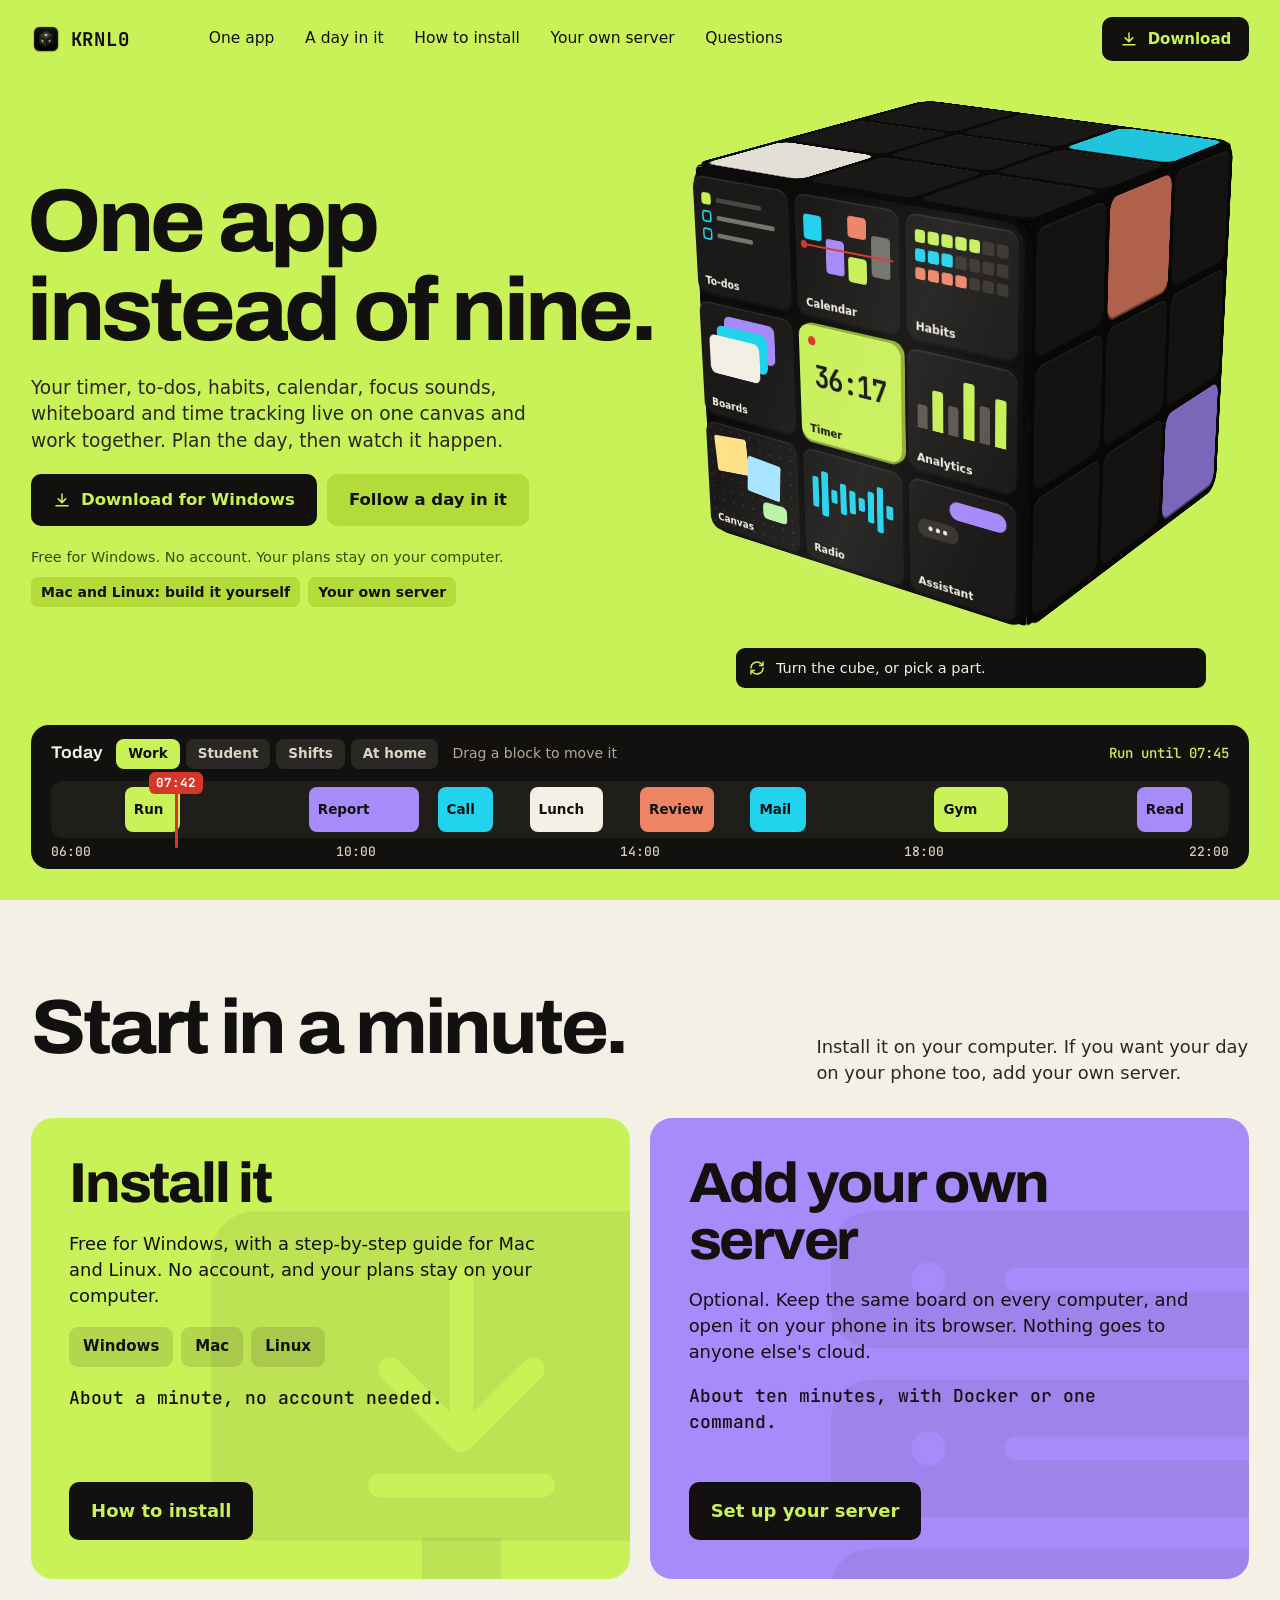
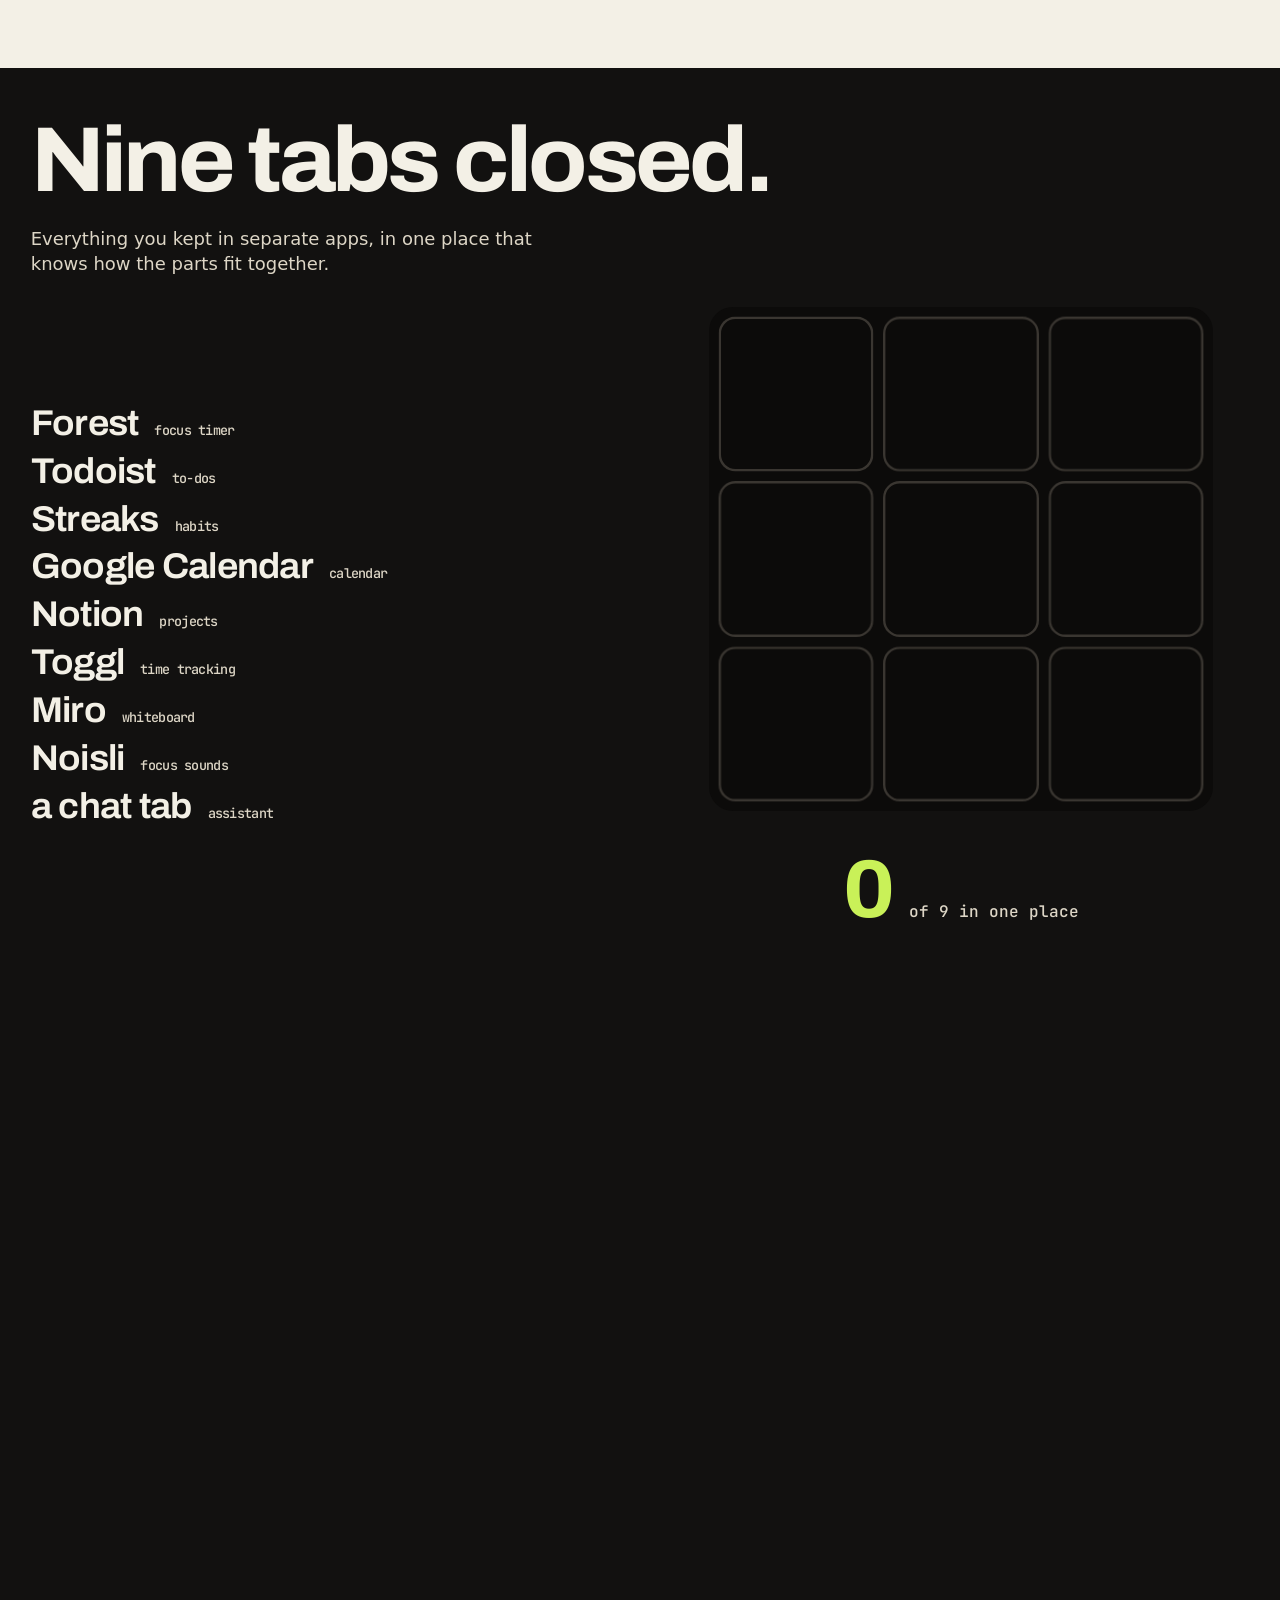
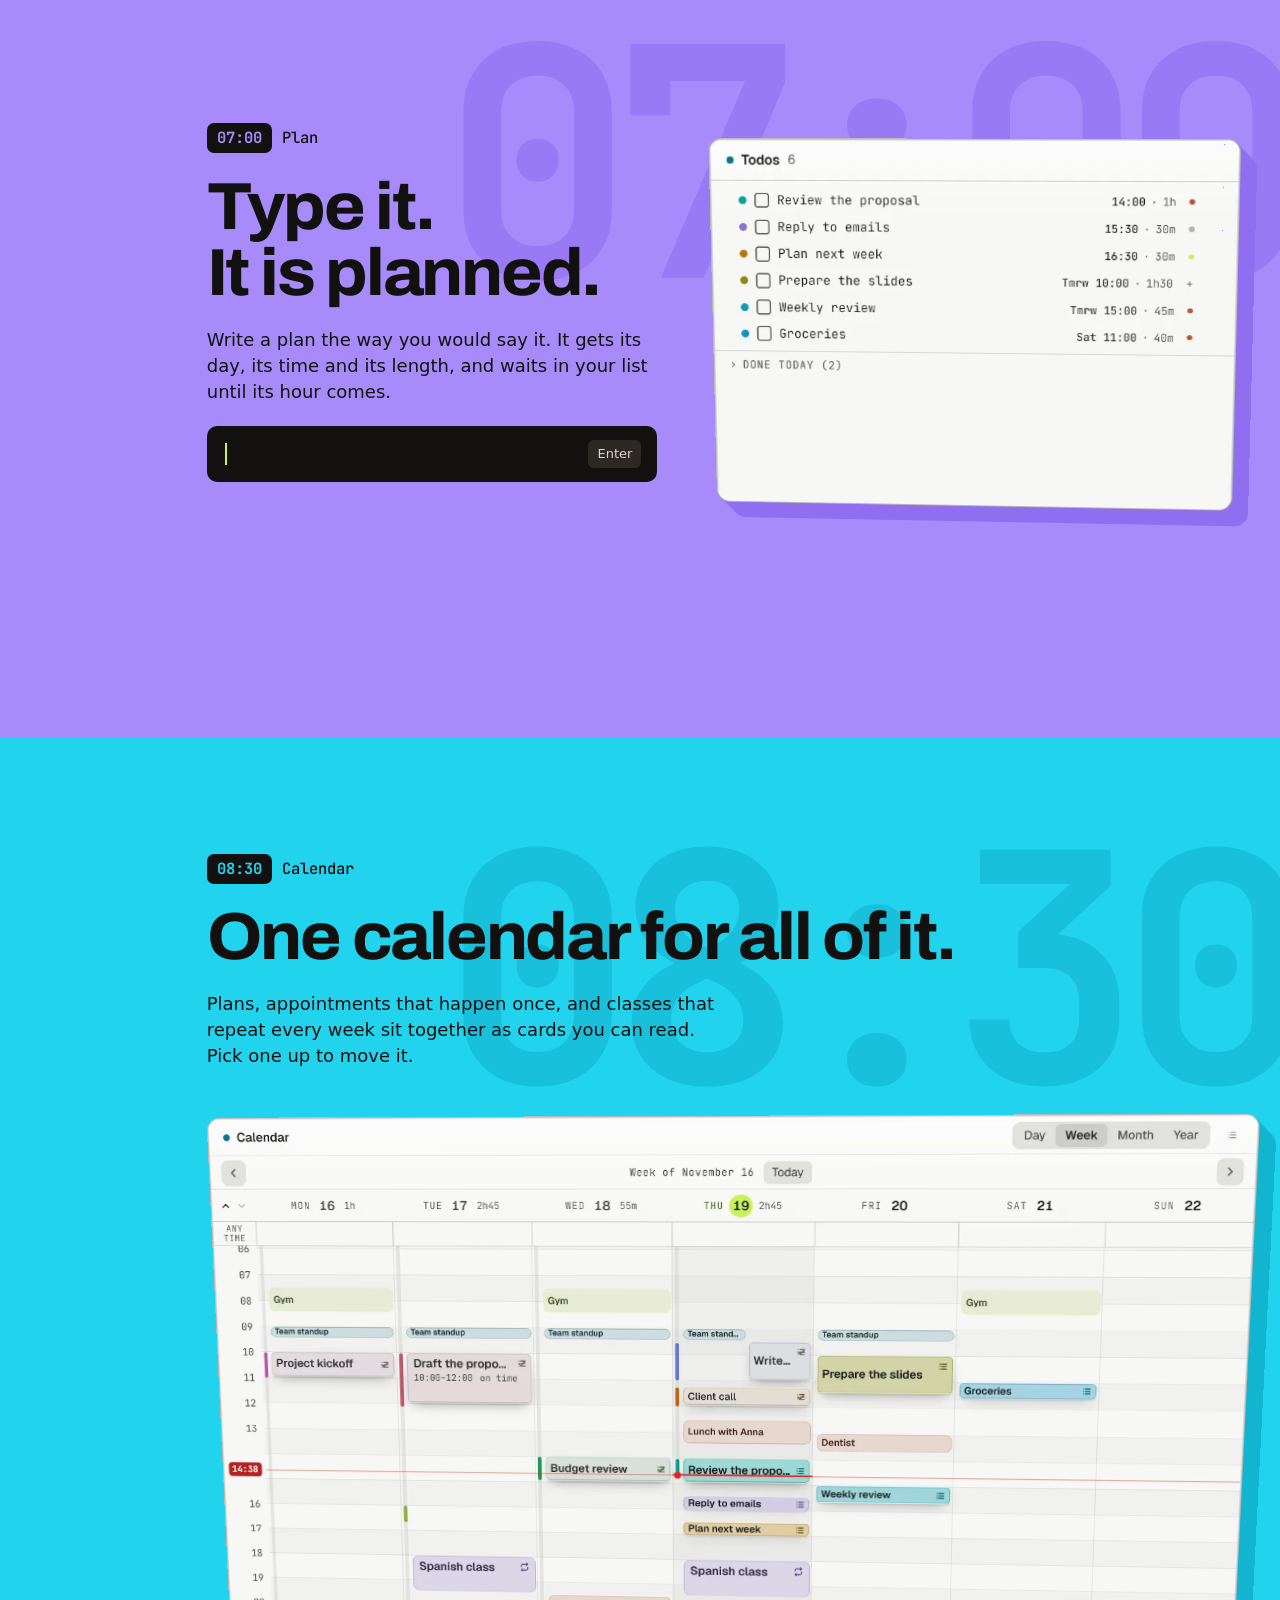
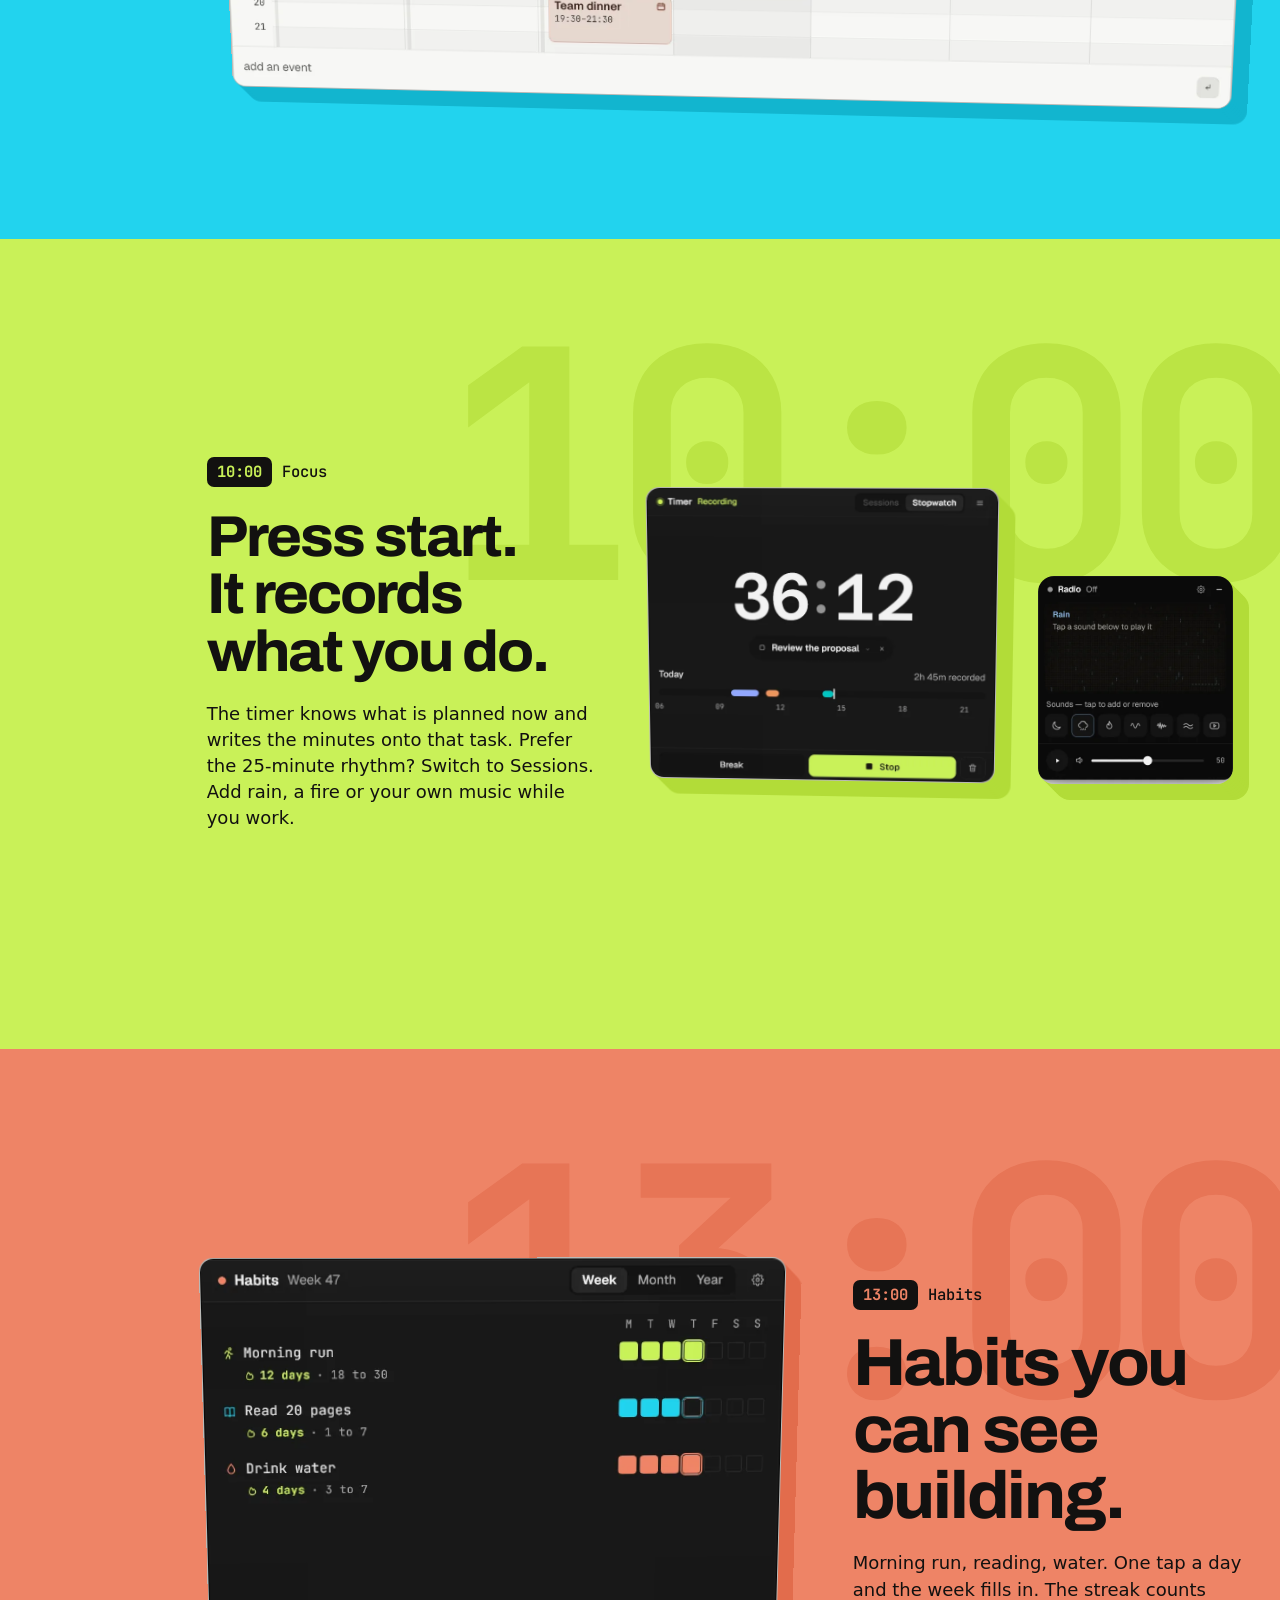
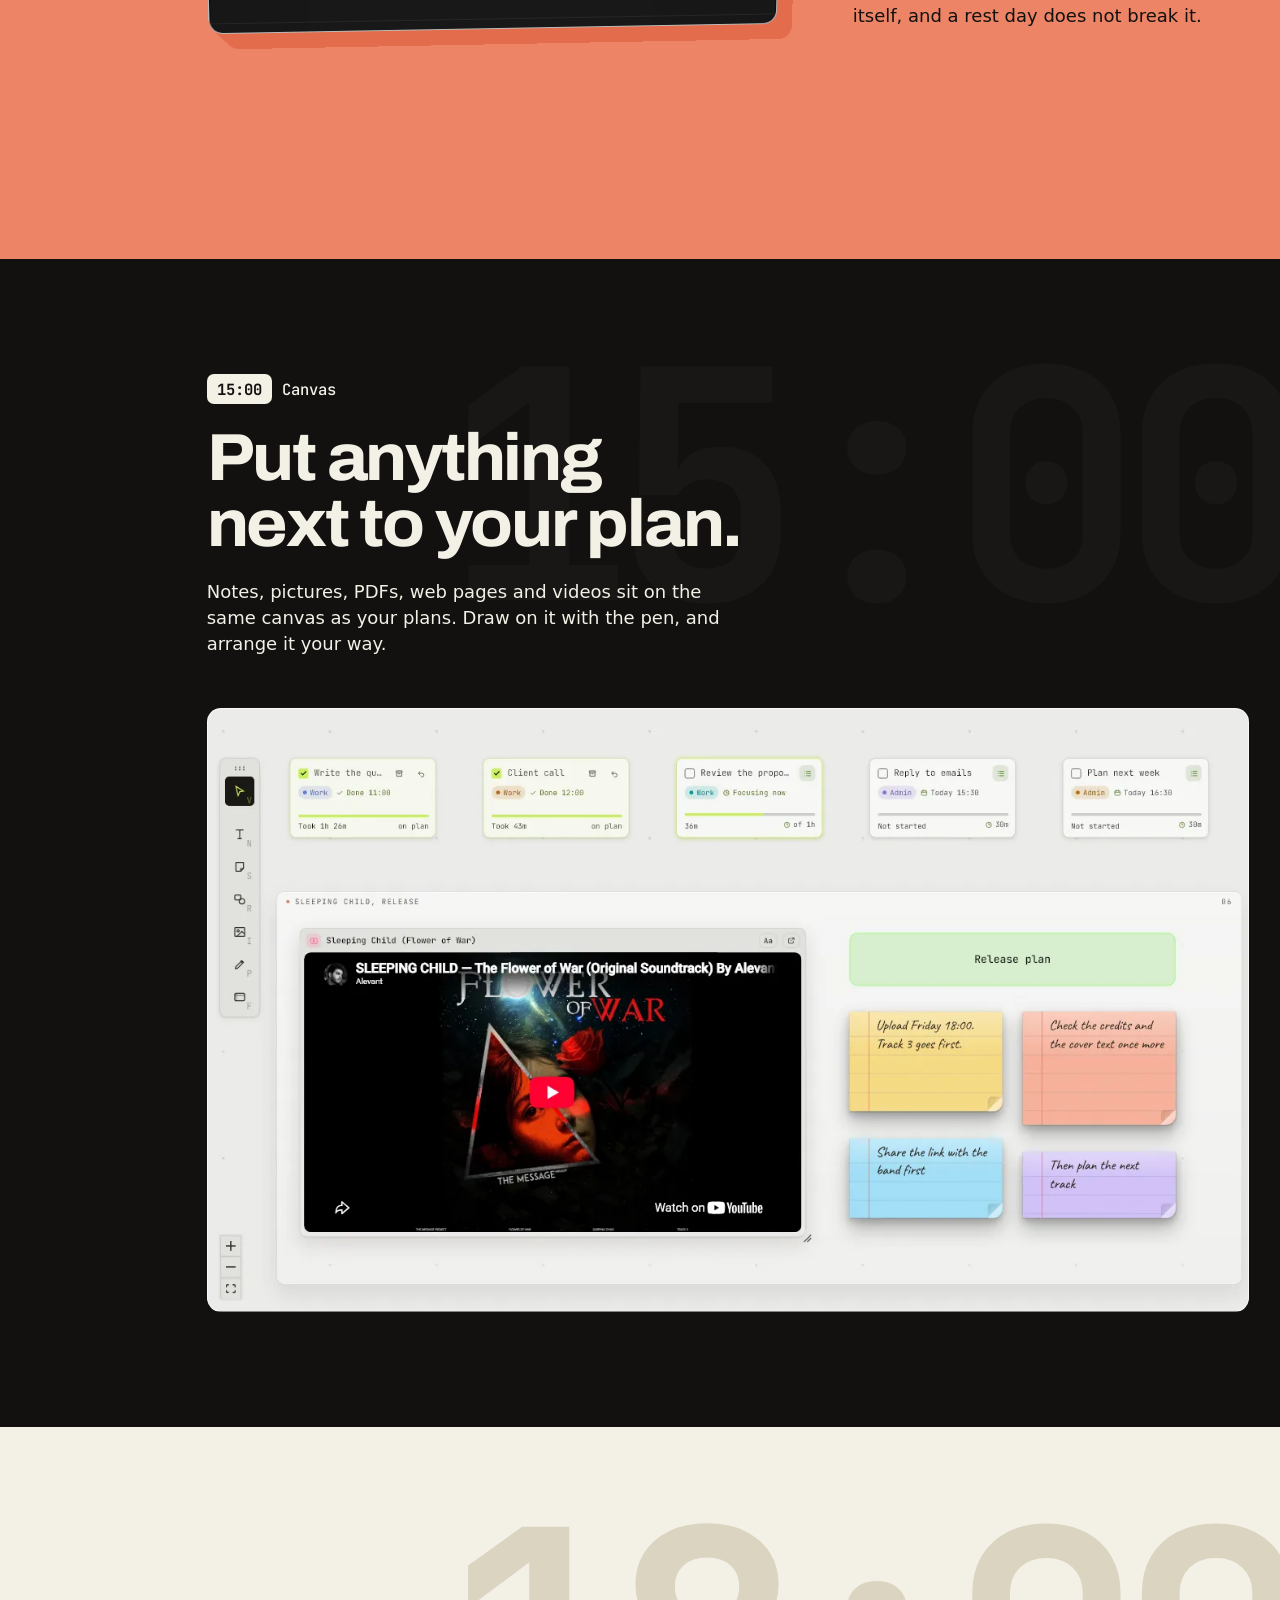
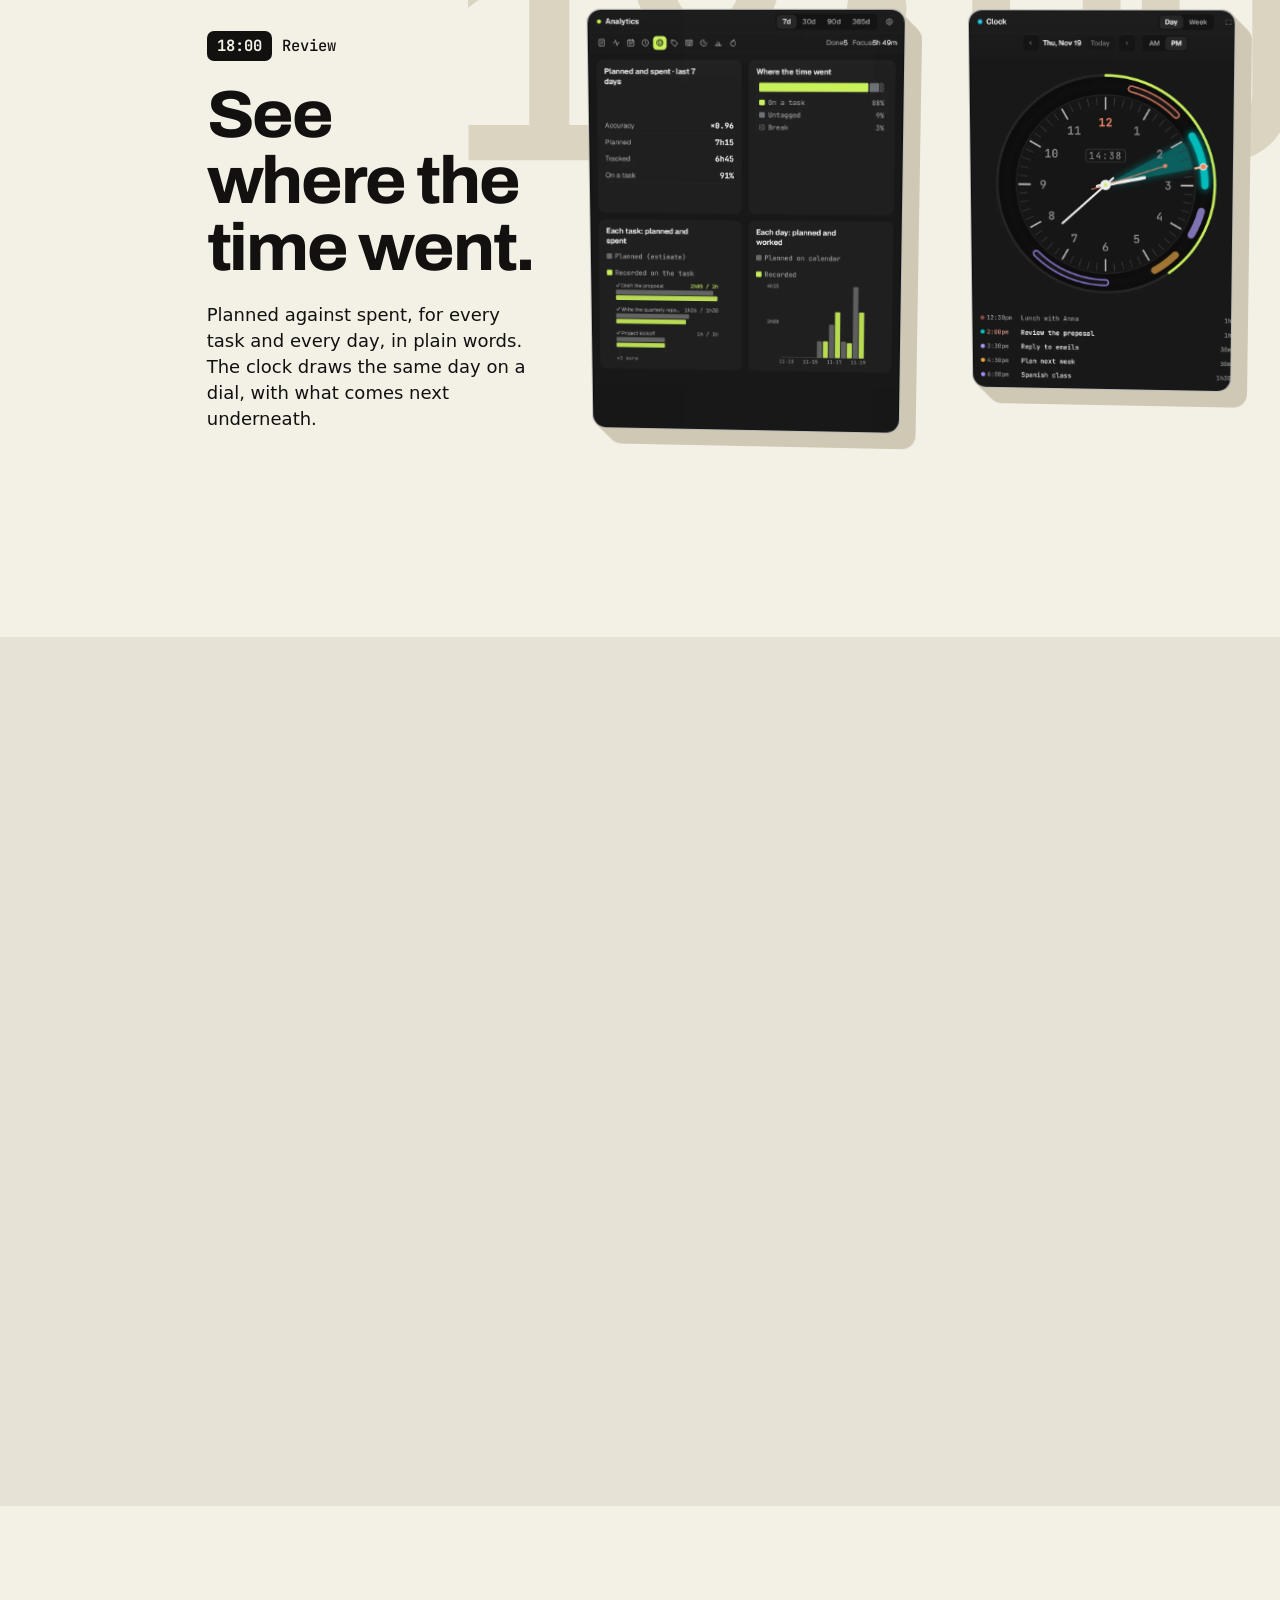
==== commit f8411753: "Merge pull request #10 from theMindDeveloper/fix/krnl0-phone-and-start-cards KRNL0 site: phone fixes" ====
--- a/krnl0/index.html
+++ b/krnl0/index.html
@@ -29,7 +29,7 @@
 
 <link rel="preload" href="assets/fonts/archivo-latin.woff2" as="font" type="font/woff2" crossorigin>
 <link rel="preload" href="assets/fonts/geist-latin.woff2" as="font" type="font/woff2" crossorigin>
-<link rel="stylesheet" href="site.css?v=625a4ad2c8">
+<link rel="stylesheet" href="site.css?v=8a697853e5">
 <script>document.documentElement.classList.add('js')</script>
 <script type="application/ld+json">{"@context":"https://schema.org","@type":"SoftwareApplication","name":"KRNL0","applicationCategory":"ProductivityApplication","operatingSystem":"Windows, macOS, Linux","offers":{"@type":"Offer","price":"0","priceCurrency":"EUR"},"description":"Timer, to-dos, habits, calendar, clock, focus sounds and analytics on one canvas, working together. Free, no account, and your plans stay on your computer.","author":{"@type":"Person","name":"theMindDeveloper","url":"https://github.com/theMindDeveloper"},"downloadUrl":"https://github.com/theMindDeveloper/krnl0/releases/latest","softwareVersion":"0.15.0"}</script>
 </head>
@@ -55,7 +55,7 @@
   <div class="hero-main">
     <div class="hero-copy">
       <h1 id="title" class="lines"><span class="line"><span data-line style="--i:0">One app</span></span> <span class="line"><span data-line style="--i:1">instead of nine.</span></span></h1>
-      <p class="lead" data-load style="--d:420ms">Your timer, to-dos, habits, calendar, focus sounds, whiteboard and time tracking live on one canvas and work together. Plan the day, then watch it happen.</p>
+      <p class="lead" data-load style="--d:420ms"><span class="lead-long">Your timer, to-dos, habits, calendar, focus sounds, whiteboard and time tracking live on one canvas and work together. Plan the day, then watch it happen.</span><span class="lead-short">Timer, to-dos, habits and calendar, together on one canvas.</span></p>
       <div class="actions" data-load style="--d:500ms">
         <a class="btn" data-dl href="https://github.com/theMindDeveloper/krnl0/releases/latest"><svg class="ico" viewBox="0 0 24 24" aria-hidden="true"><path d="M12 4v11M7 10.5l5 5 5-5M4 19.5h16"/></svg>Download for Windows</a>
         <a class="btn btn-onacid" href="#day">Follow a day in it</a>
@@ -118,6 +118,12 @@
   </div>
   <div class="start-cards">
     <article class="start-card c1">
+      <svg class="start-art art-install" viewBox="0 0 400 380" aria-hidden="true" focusable="false">
+        <rect x="10" y="10" width="380" height="250" rx="34"/>
+        <rect x="170" y="258" width="60" height="56" />
+        <rect x="100" y="306" width="200" height="30" rx="15"/>
+        <path class="art-cut" d="M200 62v122M146 130l54 54 54-54M138 218h124"/>
+      </svg>
       <h3>Install it</h3>
       <p>Free for Windows, with a step-by-step guide for Mac and Linux. No account, and your plans stay on your computer.</p>
       <div class="start-chips"><a href="download.html#windows">Windows</a><a href="download.html#mac">Mac</a><a href="download.html#linux">Linux</a></div>
@@ -125,6 +131,12 @@
       <a class="btn" href="download.html">How to install</a>
     </article>
     <article class="start-card c2">
+      <svg class="start-art art-server" viewBox="0 0 400 380" aria-hidden="true" focusable="false">
+        <rect x="10" y="10" width="380" height="104" rx="30"/>
+        <rect x="10" y="138" width="380" height="104" rx="30"/>
+        <rect x="10" y="266" width="380" height="104" rx="30"/>
+        <g class="art-cut"><path d="M150 62h190M150 190h190M150 318h190"/><circle class="art-dot" cx="84" cy="62" r="13"/><circle class="art-dot" cx="84" cy="190" r="13"/><circle class="art-dot" cx="84" cy="318" r="13"/></g>
+      </svg>
       <h3>Add your own server</h3>
       <p>Optional. Keep the same board on every computer, and open it on your phone in its browser. Nothing goes to anyone else's cloud.</p>
       <p class="start-time">About ten minutes, with Docker or one command.</p>
@@ -382,6 +394,6 @@
 
 <div class="dock" id="dock"><button type="button" class="btn btn-acid" id="dock-send">Send the link to my computer</button></div>
 
-<script src="site.js?v=c6746797dc" defer></script>
+<script src="site.js?v=c2e9e3f64a" defer></script>
 </body>
 </html>
--- a/krnl0/site.css
+++ b/krnl0/site.css
@@ -443,7 +443,7 @@
 @keyframes nudge { from { transform: rotate(4deg) translate(0, 0); } to { transform: rotate(-3deg) translate(-6px, 5px); } }
 
 /* ── the nine scene, pinned on wide screens ── */
-@media (min-width: 900px) and (min-height: 620px) and (prefers-reduced-motion: no-preference) {
+@media (min-height: 560px) and (prefers-reduced-motion: no-preference) {
   .js .nine { height: 340vh; }
   .js .nine-pin { position: sticky; top: 0; height: 100vh; justify-content: center; padding-block: clamp(20px, 4vh, 56px); gap: clamp(16px, 3.4vh, 48px); }
 }
@@ -627,7 +627,7 @@
   .phone-pics { padding-right: 0; }
 }
 @media (max-width: 860px) and (pointer: coarse) {
-  body { padding-bottom: calc(78px + env(safe-area-inset-bottom)); background: var(--ink); }
+  body { padding-bottom: calc(78px + env(safe-area-inset-bottom)); }
   .dock .btn { background: var(--ink); color: var(--acid); box-shadow: inset 0 0 0 1px rgba(243, 240, 230, 0.28), 0 10px 30px -8px rgba(18, 17, 16, 0.6); }
 }
 
@@ -710,3 +710,99 @@
 
 /* a section that is away from the screen pauses its animations */
 .is-away, .is-away *, .is-away *::before, .is-away *::after { animation-play-state: paused !important; }
+
+
+
+/* "Start in a minute": one big, quiet, still drawing in each card, cropped by the card's edge */
+.start-card { min-height: clamp(420px, 36vw, 540px); isolation: isolate; }
+.c1 { --card: var(--acid); } .c2 { --card: var(--purple); }
+.start-card > :not(.start-art) { position: relative; z-index: 1; }
+.start-art { position: absolute; z-index: 0; right: -16%; bottom: -26%; width: 88%; height: auto; pointer-events: none; fill: rgba(18, 17, 16, 0.09); stroke: none; }
+.start-art .art-cut { fill: none; stroke: var(--card); stroke-width: 18; stroke-linecap: round; stroke-linejoin: round; }
+.start-art .art-dot { fill: var(--card); stroke: none; }
+@media (max-width: 860px) { .start-card { min-height: 0; padding-bottom: clamp(160px, 44vw, 260px); } .start-art { width: 96%; right: -22%; bottom: -30%; } }
+
+/* the strike through a closed tab is a thin line, so the word stays readable */
+.was li s { background-image: linear-gradient(var(--rust), var(--rust)); background-size: 0% 0.065em; }
+.was li.gone s { background-size: 100% 0.065em; }
+
+/* the hero's long sentence is for wide screens */
+.lead-short { display: none; }
+
+@media (max-width: 860px) {
+  /* the day strip fades at its edges instead of being cut */
+  .strip-pan { -webkit-mask-image: linear-gradient(90deg, transparent 0, #000 26px, #000 calc(100% - 26px), transparent 100%); mask-image: linear-gradient(90deg, transparent 0, #000 26px, #000 calc(100% - 26px), transparent 100%); }
+
+  /* phone hero: the headline, the cube overlapping it and drifting against it as you scroll, one short line, the buttons */
+  .hero { min-height: calc(100vh - 68px); min-height: calc(100svh - 68px); padding-bottom: 22px; gap: 22px; }
+  .hero .hero-main { gap: 0; }
+  .hero .hero-main .meta { display: none; }
+  .hero .lead-long { display: none; }
+  .hero .lead-short { display: inline; }
+  .hero .hero-main h1 { order: 1; position: relative; z-index: 1; }
+  .hero .hero-main .cube-col { order: 2; position: relative; z-index: 2; margin-top: -46px; }
+  .hero .hero-main .lead { order: 3; max-width: 24ch; margin-top: 2px; font-size: 20px; line-height: 1.32; }
+  .hero .hero-main .actions { order: 4; margin-top: 16px; }
+  .hero .cube-say { display: none; }
+  .cube-scene { margin: calc((var(--k, 1) - 1) * 210px + var(--k, 1) * 16px) calc((var(--k, 1) - 1) * 210px + var(--k, 1) * 46px) calc((var(--k, 1) - 1) * 210px + var(--k, 1) * 54px); }
+}
+
+/* round: the cube overlaps only the lower edge of the headline, never its words or the sentence below */
+@media (max-width: 860px) {
+  .hero .hero-main .cube-col { margin-top: -6px; margin-bottom: 34px; }
+  .hero .hero-main .lead { margin-top: 0; }
+  .hero .hero-main h1 { padding-bottom: 8px; }
+}
+.start-art { fill: rgba(18, 17, 16, 0.065); }
+
+
+/* ═══ phone hero, second design: one screen, nothing to scroll ═══ */
+@media (max-width: 860px) {
+  .hero { min-height: 0; padding: 6px var(--margin) 20px; gap: 18px; }
+  .hero .hero-main { display: flex; flex-direction: column; align-items: stretch; gap: 0; min-height: calc(100vh - 68px - 40px); min-height: calc(100svh - 68px - 40px); }
+  .hero .hero-main .meta { display: none; }
+  .hero .hero-copy { display: contents; }
+  .hero .hero-main h1 { order: 1; position: relative; z-index: 1; font-size: clamp(44px, 19.5cqw, 112px); line-height: 1; margin: 0; }
+  .hero .hero-main .cube-col { order: 2; position: relative; z-index: 2; flex: 1 1 0; min-height: 150px; margin: -10px -16px 0; gap: 0; display: block; }
+  .hero .hero-main .lead { order: 3; max-width: 26ch; margin: 0; font-size: 19px; line-height: 1.3; }
+  .hero .hero-main .actions { order: 4; margin-top: 14px; gap: 8px; flex-direction: column; }
+  .hero .hero-main .actions .btn { width: 100%; min-height: 50px; flex: none; }
+  .hero .cube-say { display: none; }
+  .hero .cube-scene { position: absolute; left: 50%; top: 50%; margin: 0; transform: translate(-50%, calc(-50% - 18px * var(--k, 1))) scale(var(--k, 1)); }
+}
+@media (max-width: 860px) and (max-height: 700px) {
+  .hero .hero-main h1 { font-size: clamp(40px, 15.5cqw, 90px); }
+  .hero .hero-main .lead { font-size: 17px; }
+  .hero .hero-main .actions .btn { min-height: 46px; }
+}
+
+
+/* ═══ round 3 ═══ */
+/* no hint labels on the app windows, and no scrollbar under the wide ones */
+.live.is-locked::after, .live.is-manual.is-locked::after { content: none !important; display: none !important; }
+.pan-hint { display: none !important; }
+.live.pan.is-pan { scrollbar-width: none; -ms-overflow-style: none; }
+.live.pan.is-pan::-webkit-scrollbar { display: none; width: 0; height: 0; }
+
+/* nine tabs, pinned on a phone: the list on top, the grid under it, all on one screen */
+@media (max-width: 860px) {
+  .js .nine-pin { padding: 18px var(--margin) 14px; gap: 10px; justify-content: center; }
+  .nine-head p { display: none; }
+  .nine h2 { font-size: clamp(34px, 10.4vw, 56px); }
+  .nine-cols { gap: 12px; align-items: start; }
+  .was { gap: 0; }
+  .was li { font-size: 19px; line-height: 1.2; gap: 10px; }
+  .was li span { font-size: 12px; }
+  .grid9-fit { width: min(100%, 31vh, 300px); width: min(100%, 31svh, 300px); }
+  .one { gap: 6px; }
+  .one-n { font-size: 44px; }
+  .one-foot { font-size: 14px; margin-top: 0; }
+}
+
+/* your day on your phone too: the tablet behind, the phone in front */
+.phone-pics { position: relative; display: block; aspect-ratio: 1 / 0.84; padding: 0; width: 100%; max-width: 760px; justify-self: end; }
+.phone-pics img { position: absolute; display: block; height: auto; will-change: transform; transform: none !important; }
+.phone-pics img:first-child { order: 0; right: 2%; bottom: -4%; width: 33%; z-index: 2; border-radius: 22px; box-shadow: 0 40px 70px -20px rgba(18, 17, 16, 0.6); }
+.phone-pics img:last-child { left: 0; top: 0; width: 88%; z-index: 1; border-radius: 16px; box-shadow: 0 36px 64px -26px rgba(18, 17, 16, 0.5); }
+@media (max-width: 860px) { .phone-pics { max-width: 560px; justify-self: stretch; } }
+@media (max-width: 560px) { .phone-pics img:last-child { display: block; } .phone-pics { aspect-ratio: 1 / 0.95; } .phone-pics img:first-child { width: 38%; } .phone-pics img:last-child { width: 92%; } }
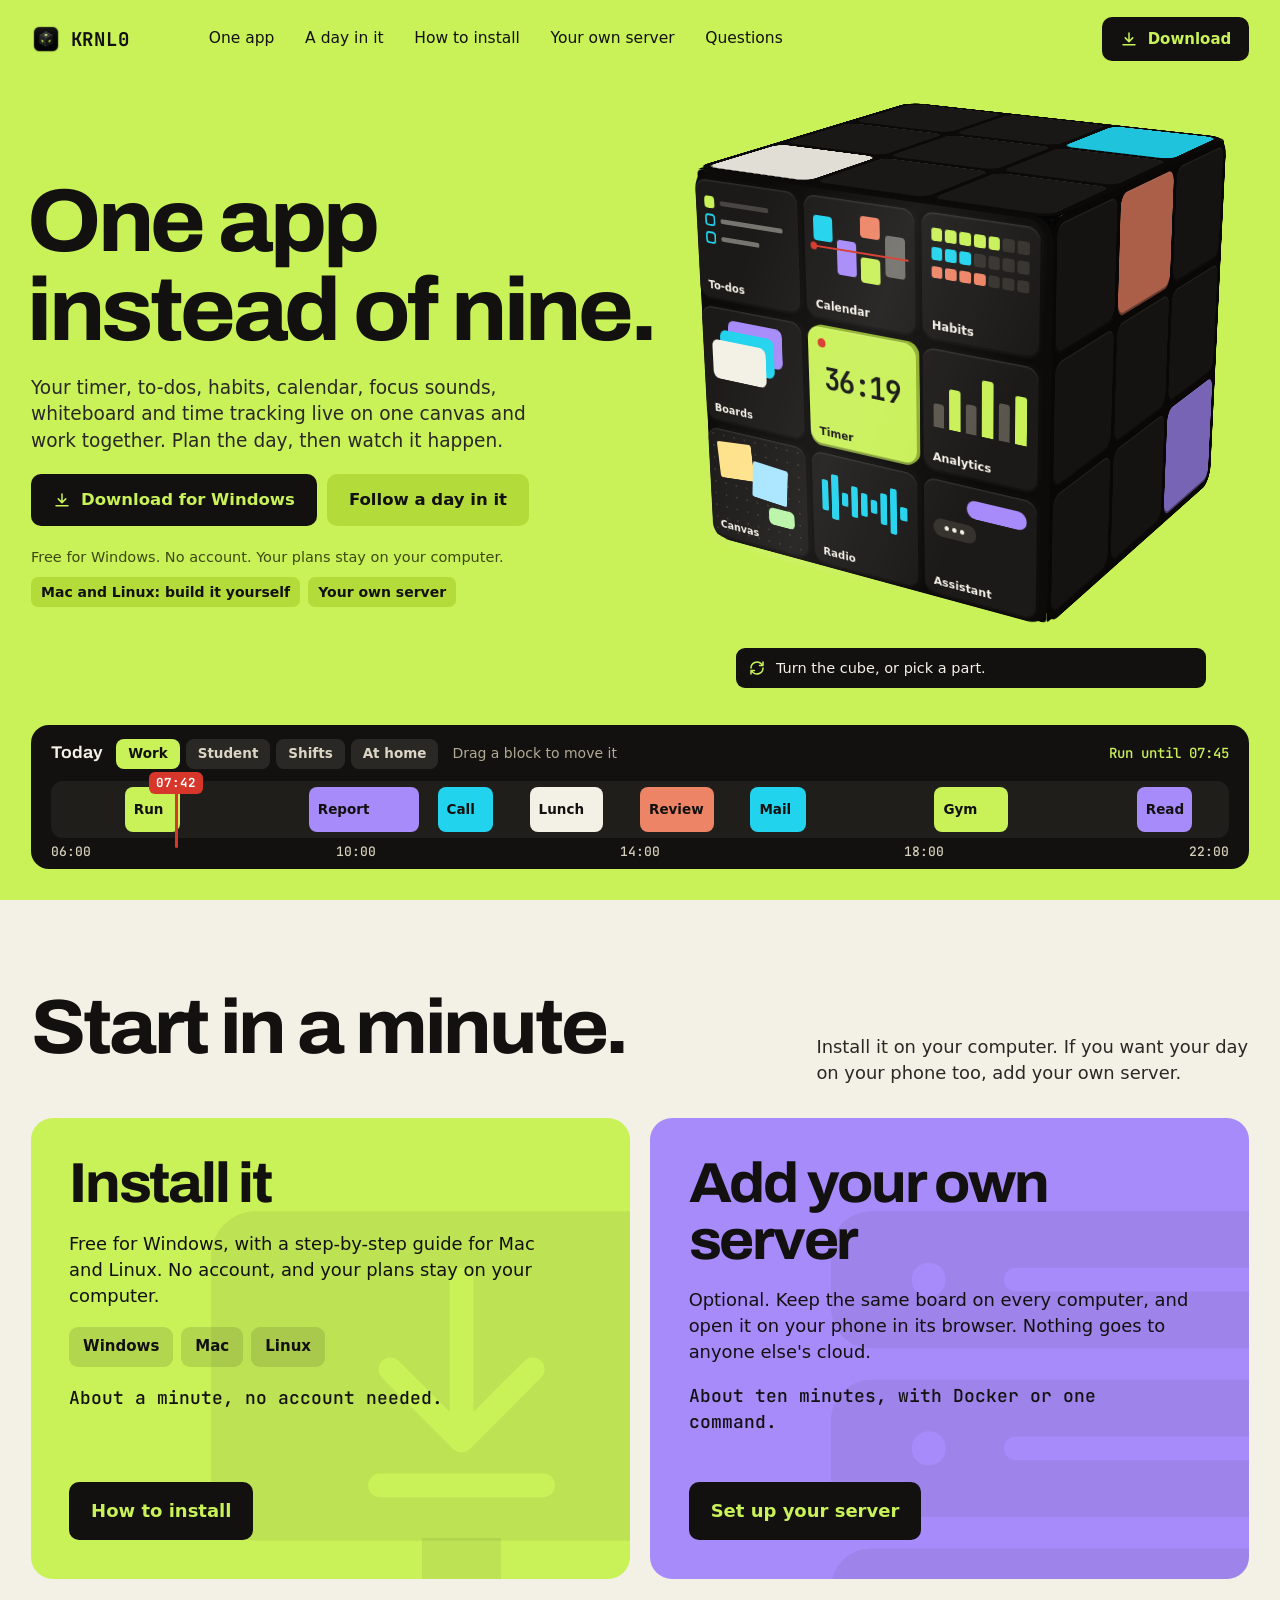
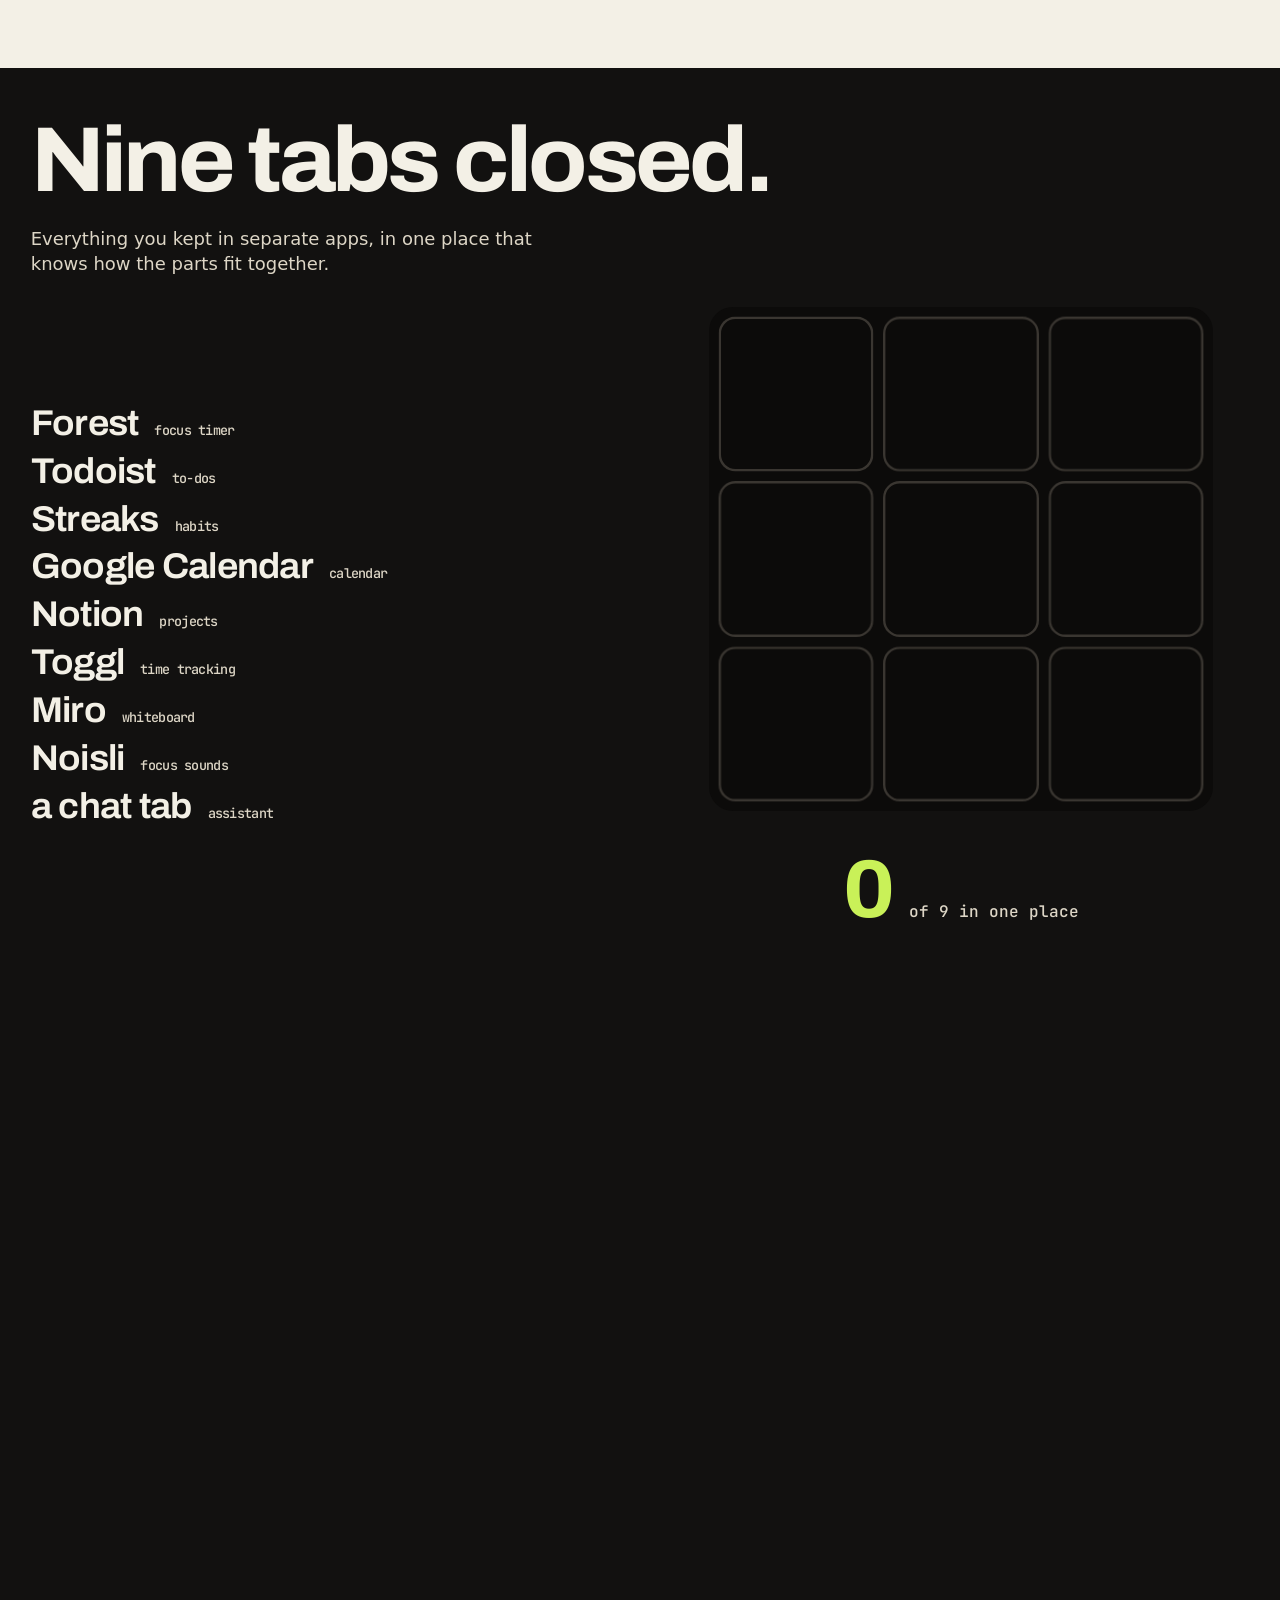
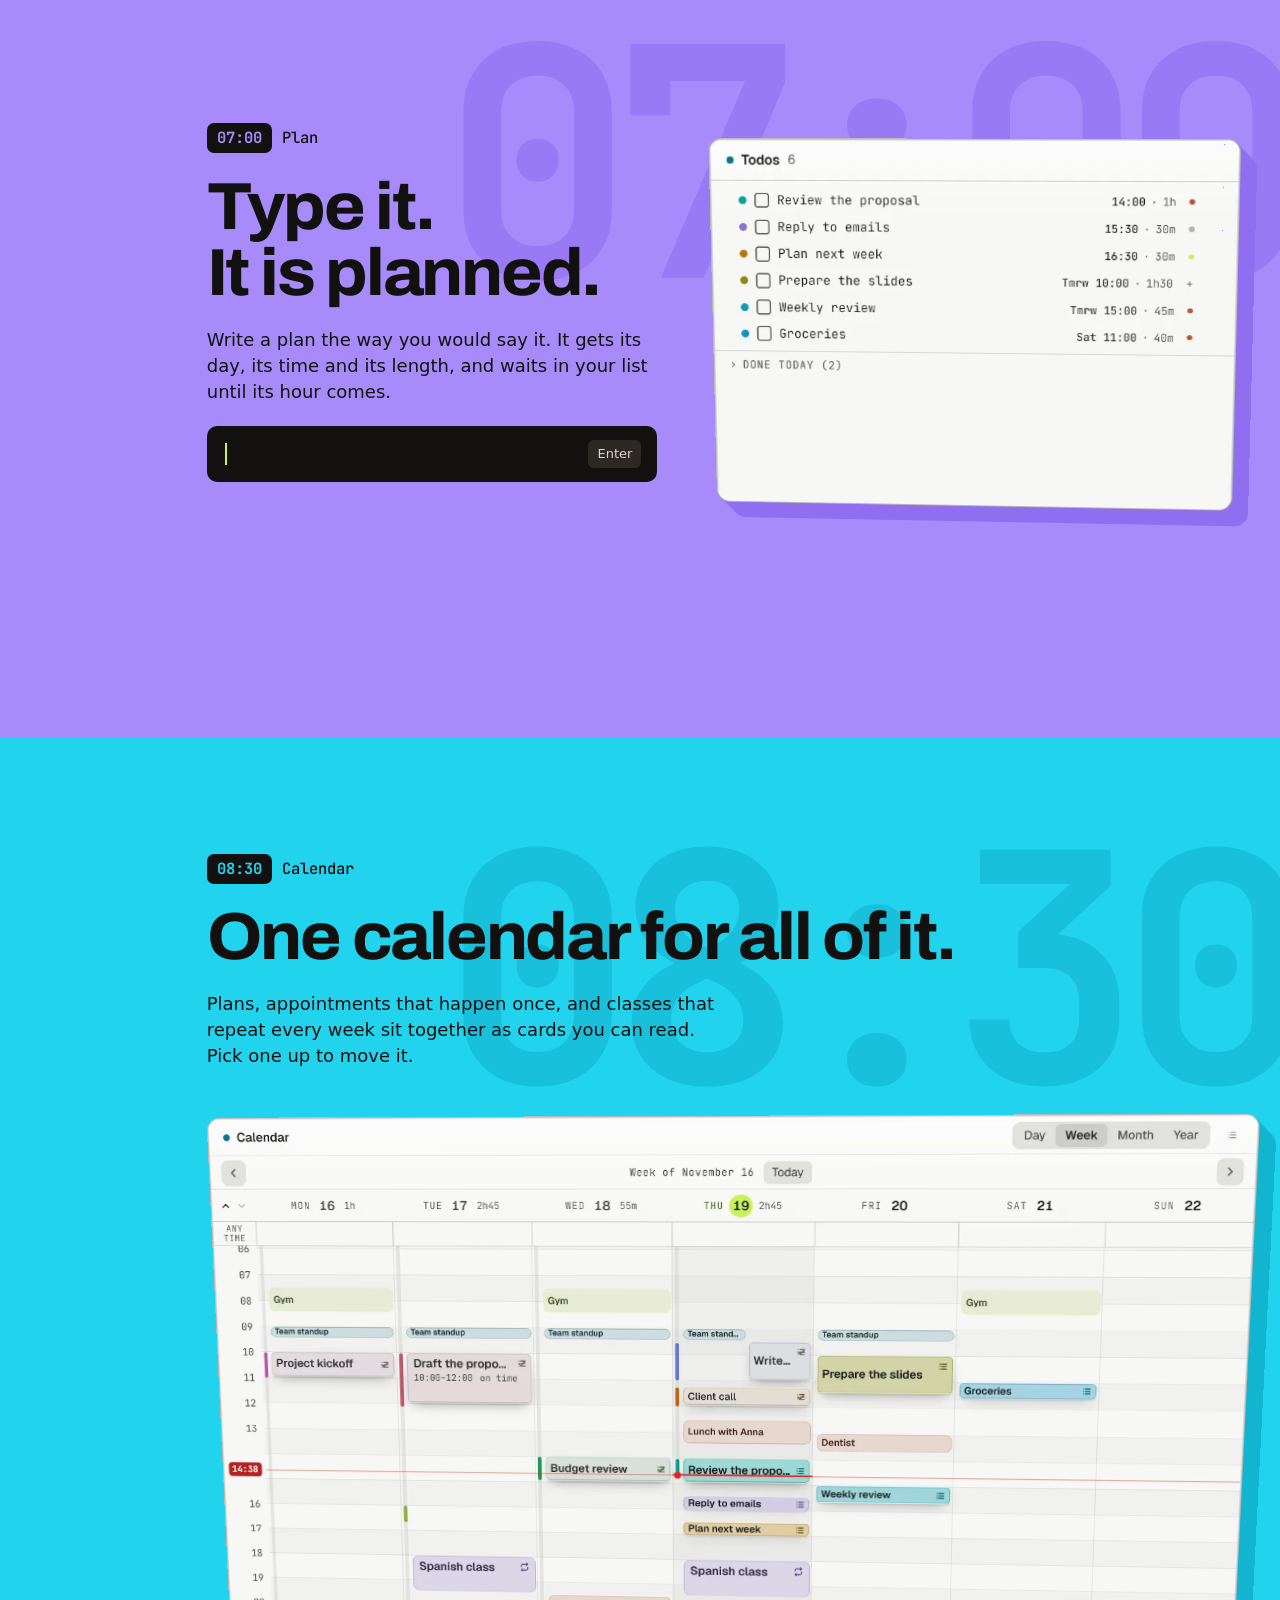
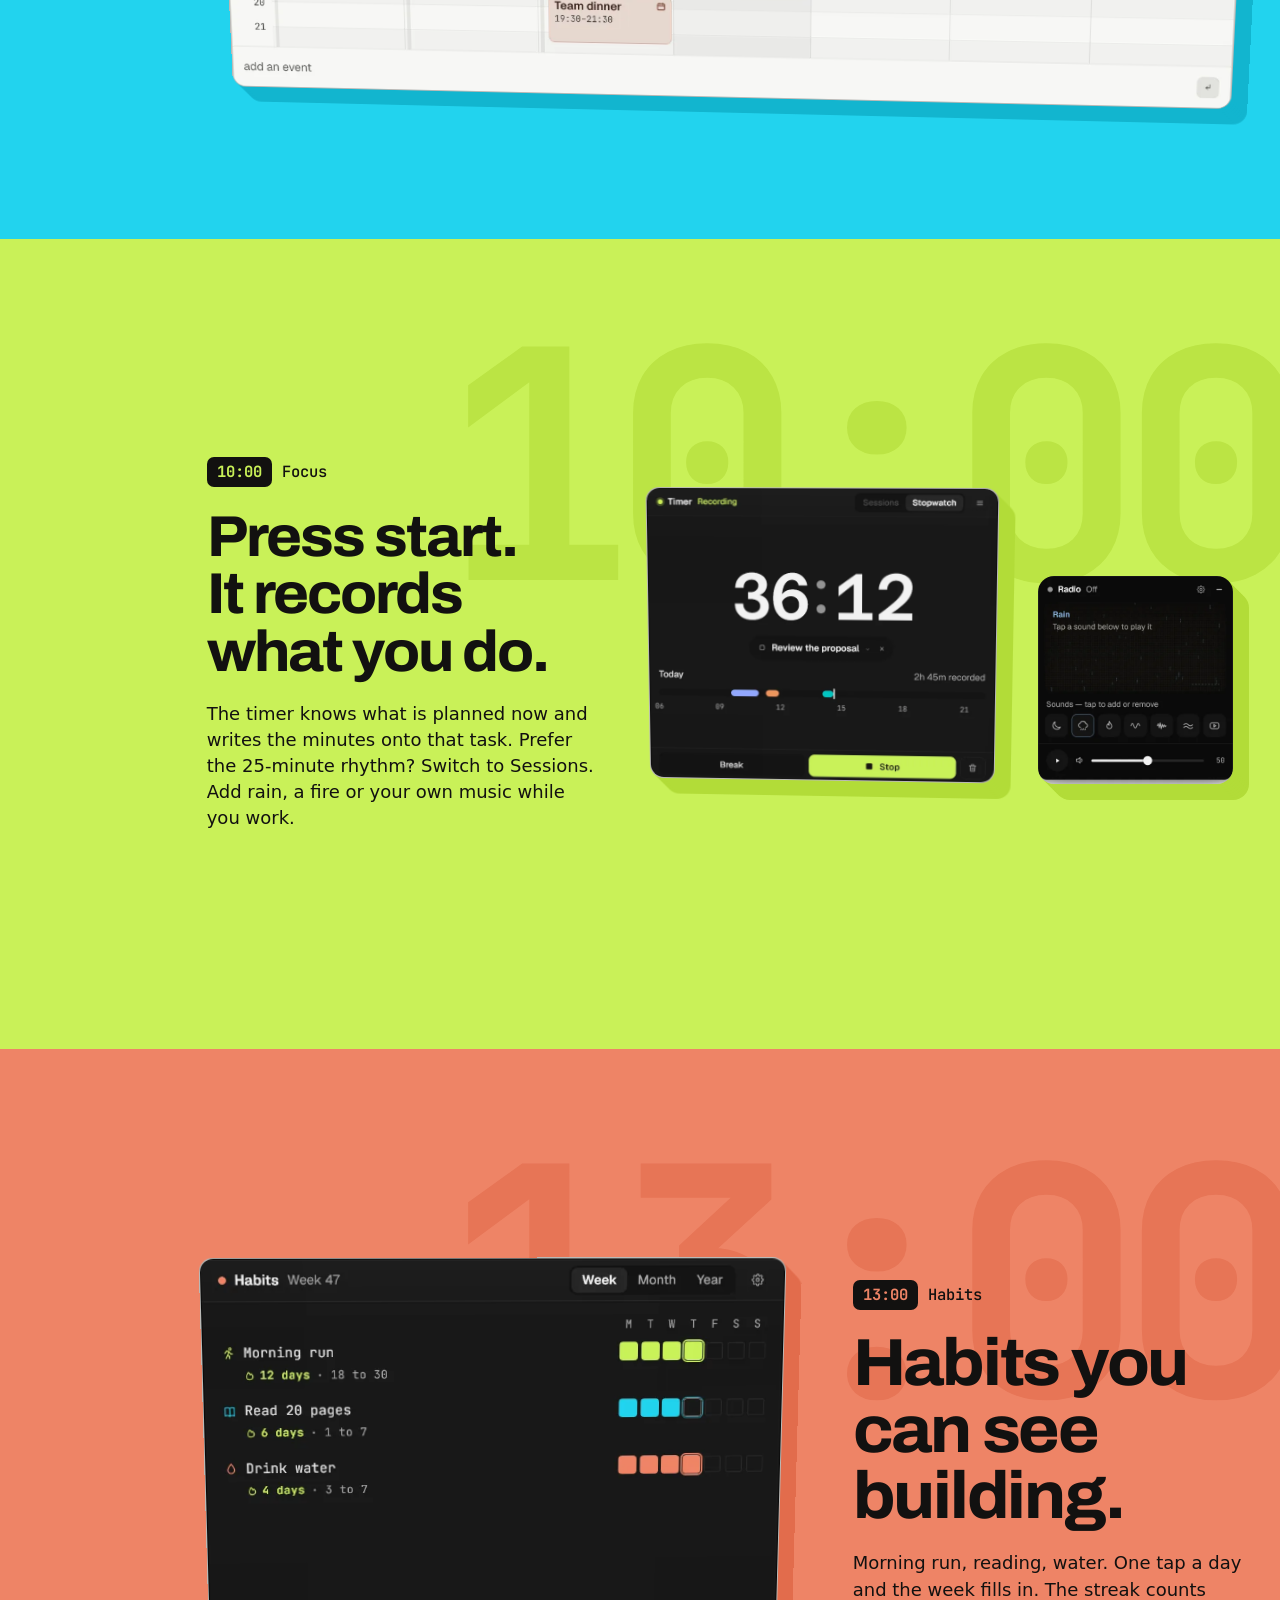
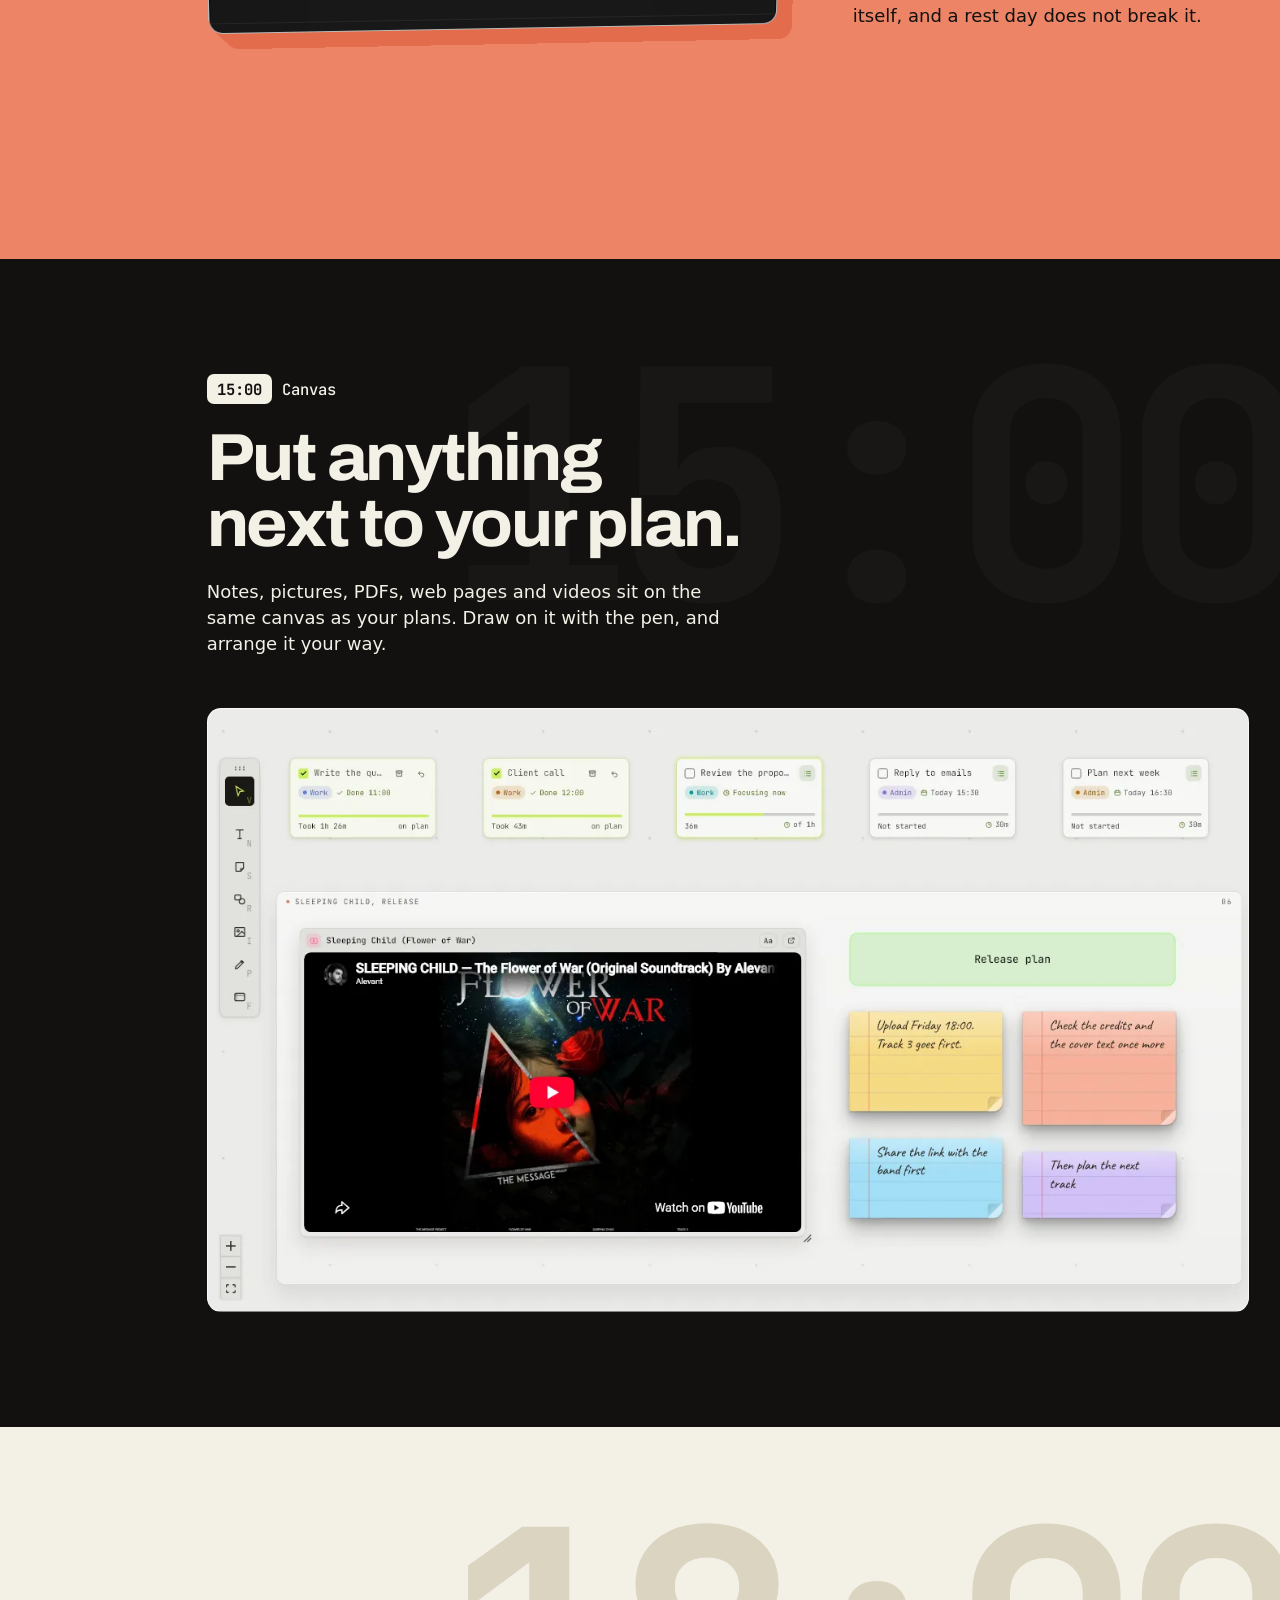
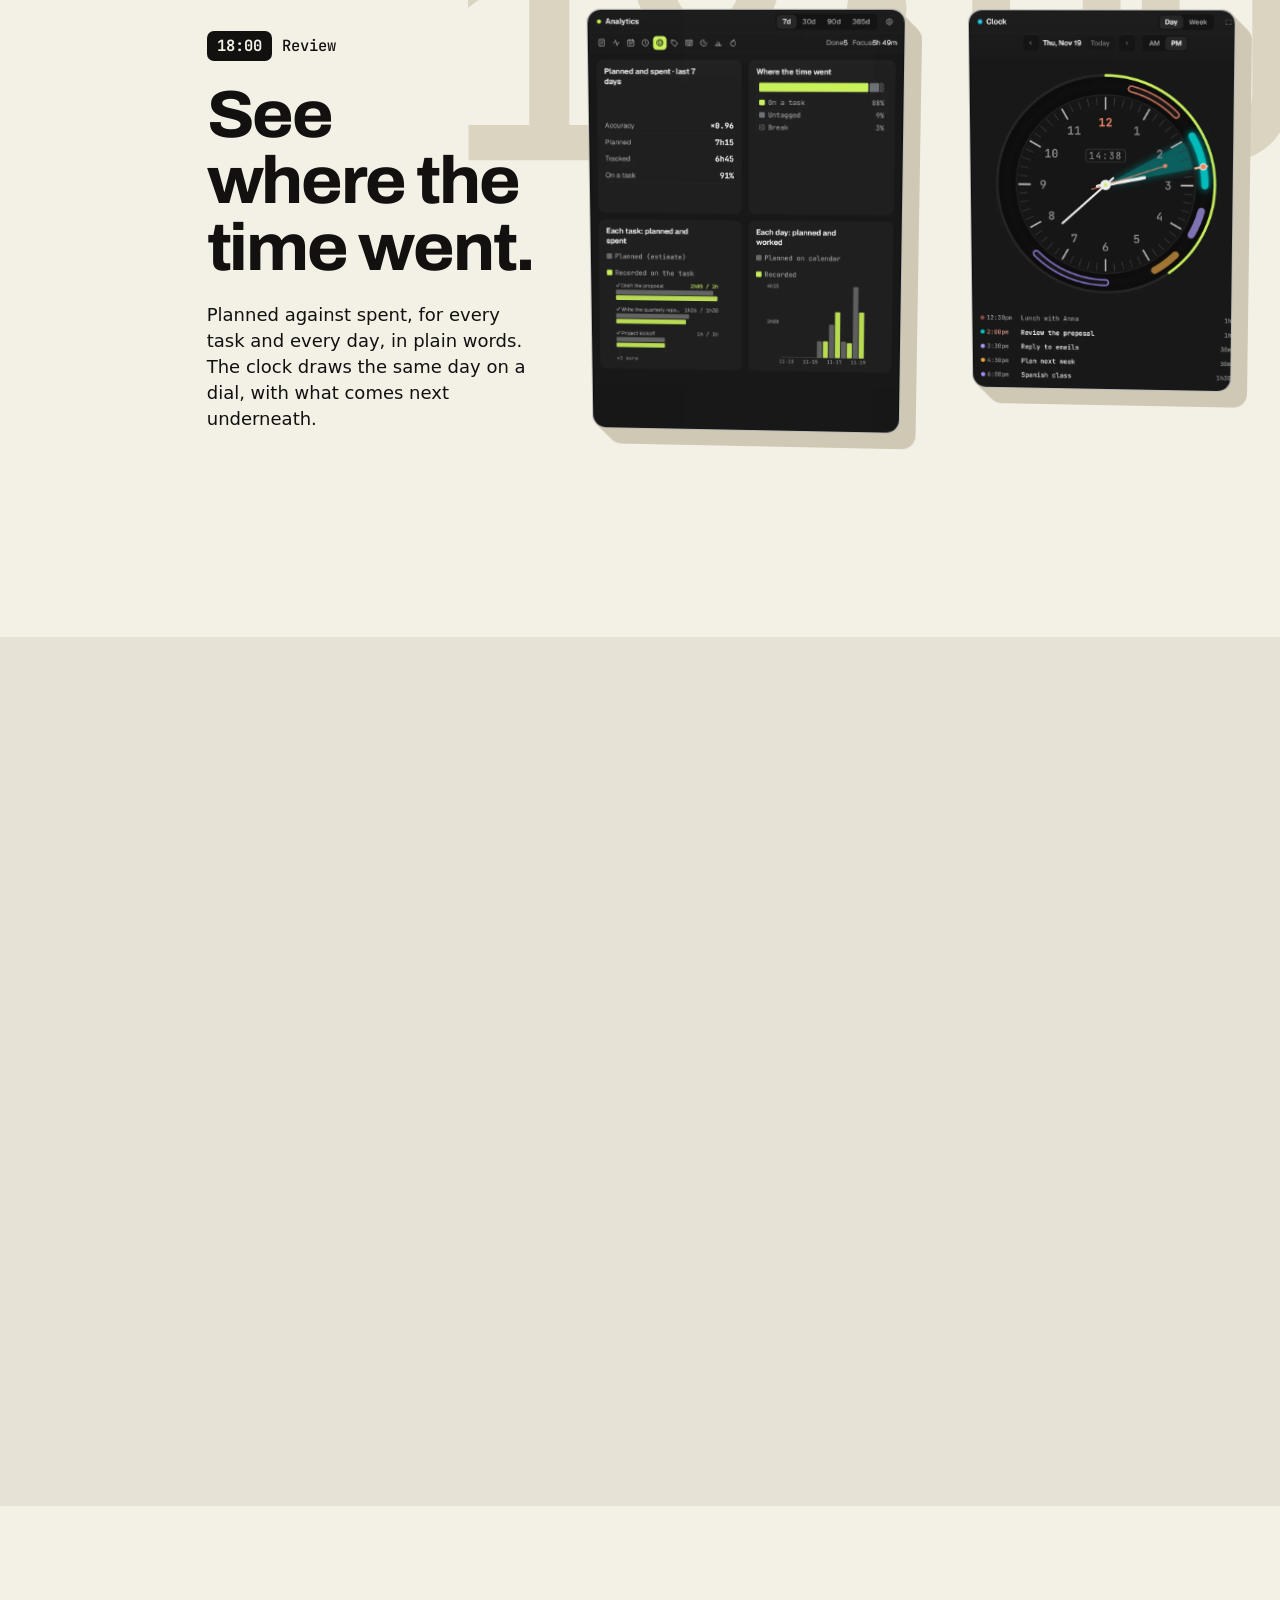
==== commit 2535dd7c: "Merge pull request #11 from theMindDeveloper/fix/krnl0-phone-menu-nine KRNL0 site: radio growth, sen" ====
--- a/krnl0/index.html
+++ b/krnl0/index.html
@@ -29,7 +29,7 @@
 
 <link rel="preload" href="assets/fonts/archivo-latin.woff2" as="font" type="font/woff2" crossorigin>
 <link rel="preload" href="assets/fonts/geist-latin.woff2" as="font" type="font/woff2" crossorigin>
-<link rel="stylesheet" href="site.css?v=8a697853e5">
+<link rel="stylesheet" href="site.css?v=97b3fc8de2">
 <script>document.documentElement.classList.add('js')</script>
 <script type="application/ld+json">{"@context":"https://schema.org","@type":"SoftwareApplication","name":"KRNL0","applicationCategory":"ProductivityApplication","operatingSystem":"Windows, macOS, Linux","offers":{"@type":"Offer","price":"0","priceCurrency":"EUR"},"description":"Timer, to-dos, habits, calendar, clock, focus sounds and analytics on one canvas, working together. Free, no account, and your plans stay on your computer.","author":{"@type":"Person","name":"theMindDeveloper","url":"https://github.com/theMindDeveloper"},"downloadUrl":"https://github.com/theMindDeveloper/krnl0/releases/latest","softwareVersion":"0.15.0"}</script>
 </head>
@@ -45,7 +45,16 @@
     <a href="server.html">Your own server</a>
     <a href="#faq">Questions</a>
   </nav>
+  <button type="button" class="nav-menu" aria-label="More links" aria-expanded="false" aria-controls="nav-sheet"><svg viewBox="0 0 24 24" aria-hidden="true"><circle cx="5" cy="12" r="2"/><circle cx="12" cy="12" r="2"/><circle cx="19" cy="12" r="2"/></svg></button>
   <a class="btn btn-sm" href="download.html"><svg class="ico" viewBox="0 0 24 24" aria-hidden="true"><path d="M12 4v11M7 10.5l5 5 5-5M4 19.5h16"/></svg>Download</a>
+  <div class="nav-sheet" id="nav-sheet" hidden>
+    <a href="#replaces">One app</a>
+    <a href="#day">A day in it</a>
+    <a href="download.html">How to install</a>
+    <a href="server.html">Your own server</a>
+    <a href="#faq">Questions</a>
+    <a href="privacy.html">Privacy</a>
+  </div>
 </header>
 
 <main id="main">
@@ -392,8 +401,8 @@
   </div>
 </footer>
 
-<div class="dock" id="dock"><button type="button" class="btn btn-acid" id="dock-send">Send the link to my computer</button></div>
-
-<script src="site.js?v=c2e9e3f64a" defer></script>
+<div class="dock" id="dock"><button type="button" class="btn btn-acid" id="dock-send">Send to my computer</button></div>
+
+<script src="site.js?v=80f8dda3c1" defer></script>
 </body>
 </html>
--- a/krnl0/site.css
+++ b/krnl0/site.css
@@ -806,3 +806,42 @@
 .phone-pics img:last-child { left: 0; top: 0; width: 88%; z-index: 1; border-radius: 16px; box-shadow: 0 36px 64px -26px rgba(18, 17, 16, 0.5); }
 @media (max-width: 860px) { .phone-pics { max-width: 560px; justify-self: stretch; } }
 @media (max-width: 560px) { .phone-pics img:last-child { display: block; } .phone-pics { aspect-ratio: 1 / 0.95; } .phone-pics img:first-child { width: 38%; } .phone-pics img:last-child { width: 92%; } }
+
+
+/* ═══ round 4 ═══ */
+.nav-menu, .nav-sheet { display: none; }
+@media (max-width: 860px) {
+  .nav { position: relative; }
+  .nav-menu { display: grid; place-items: center; margin-left: auto; width: 44px; height: 44px; border: 0; border-radius: 12px; background: rgba(18, 17, 16, 0.1); color: var(--ink); cursor: pointer; }
+  .nav-menu svg { width: 22px; height: 22px; fill: currentColor; }
+  .nav-menu[aria-expanded='true'] { background: var(--ink); color: var(--acid); }
+  .nav-sheet:not([hidden]) { display: grid; position: absolute; z-index: 30; right: var(--margin); top: calc(100% - 8px); width: min(300px, calc(100vw - 2 * var(--margin))); padding: 8px; border-radius: 20px; background: var(--ink); box-shadow: 0 24px 60px -14px rgba(18, 17, 16, 0.6); }
+  .nav-sheet a { display: flex; align-items: center; min-height: 48px; padding: 0 16px; border-radius: 12px; color: var(--paper); font-size: 17px; font-weight: 550; text-decoration: none; }
+  .nav-sheet a:active { background: #2a2824; }
+  /* a phone cannot install a Windows program or run a server: those two ways in stay out of its page */
+  .start { display: none; }
+}
+
+/* the send-link pill: small, centred, and clear of a phone's rounded bottom corners */
+@media (max-width: 860px) and (pointer: coarse) {
+  body { padding-bottom: calc(64px + env(safe-area-inset-bottom)); }
+  .dock { left: 50%; right: auto; width: auto; padding: 0; background: none; bottom: calc(16px + env(safe-area-inset-bottom)); transform: translate(-50%, 160%); }
+  .dock.is-on { transform: translate(-50%, 0); }
+  .dock .btn { width: auto; min-height: 42px; padding: 0 20px; border-radius: 999px; font-size: 15px; background: rgba(18, 17, 16, 0.94); color: var(--acid); -webkit-backdrop-filter: blur(10px); backdrop-filter: blur(10px); box-shadow: inset 0 0 0 1px rgba(243, 240, 230, 0.16), 0 12px 28px -10px rgba(18, 17, 16, 0.55); }
+}
+
+/* nine tabs closed on a phone: a table, with even gaps */
+@media (max-width: 860px) {
+  .js .nine-pin { padding: 22px var(--margin) 18px; gap: 18px; justify-content: center; }
+  .nine h2 { font-size: clamp(34px, 10.4vw, 52px); line-height: 1; }
+  .nine-cols { gap: 22px; }
+  .was { gap: 0; }
+  .was li { display: flex; align-items: baseline; justify-content: space-between; gap: 12px; padding: 4px 0 5px; font-size: 18px; line-height: 1.15; border-bottom: 1px solid rgba(243, 240, 230, 0.12); }
+  .was li:last-child { border-bottom: 0; }
+  .was li span { margin-left: auto; font-size: 12px; text-align: right; }
+  .grid9-fit { width: min(100%, 34vh, 300px); width: min(100%, 34svh, 300px); }
+  .one { gap: 0; }
+  .one-foot { margin-top: 16px; gap: 10px; }
+  .one-n { font-size: 44px; line-height: 0.9; }
+  .nine.all .grid9 { box-shadow: 0 0 0 3px var(--acid), 0 0 56px 4px rgba(201, 241, 88, 0.26); }
+}
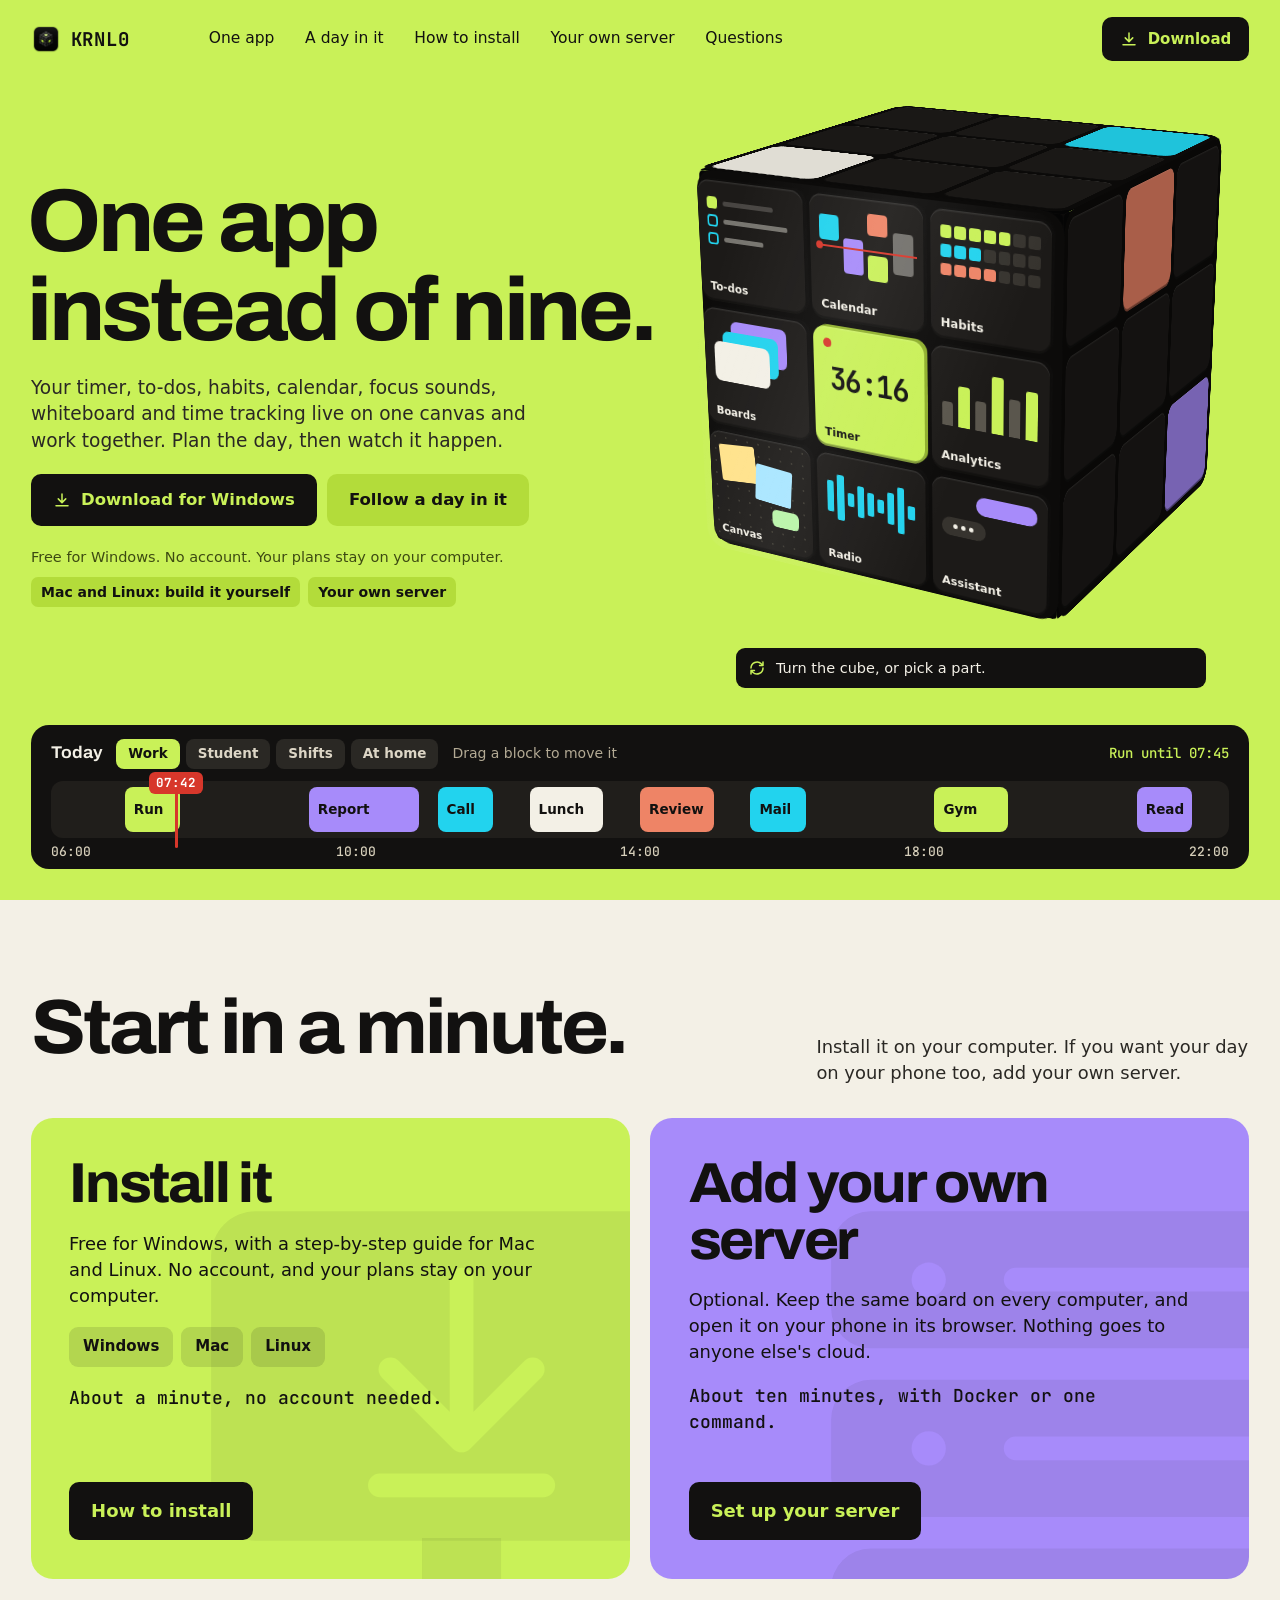
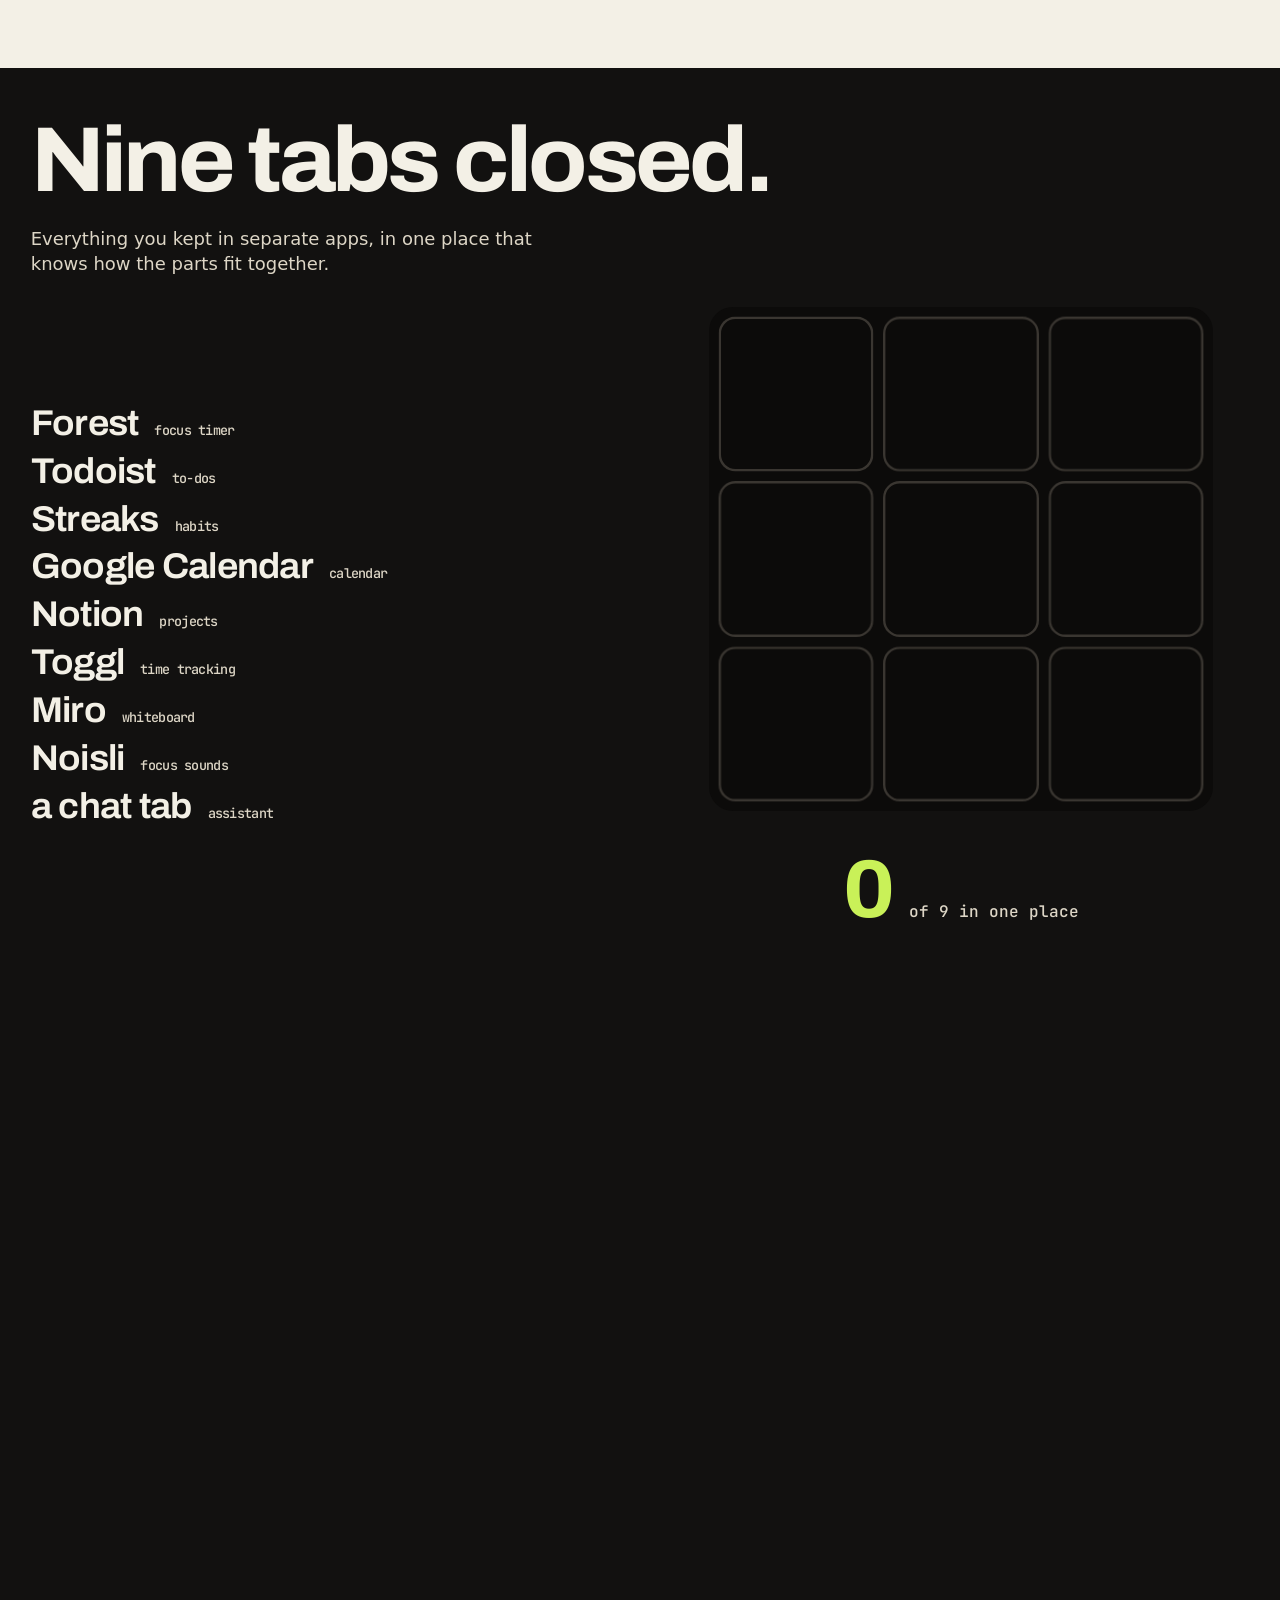
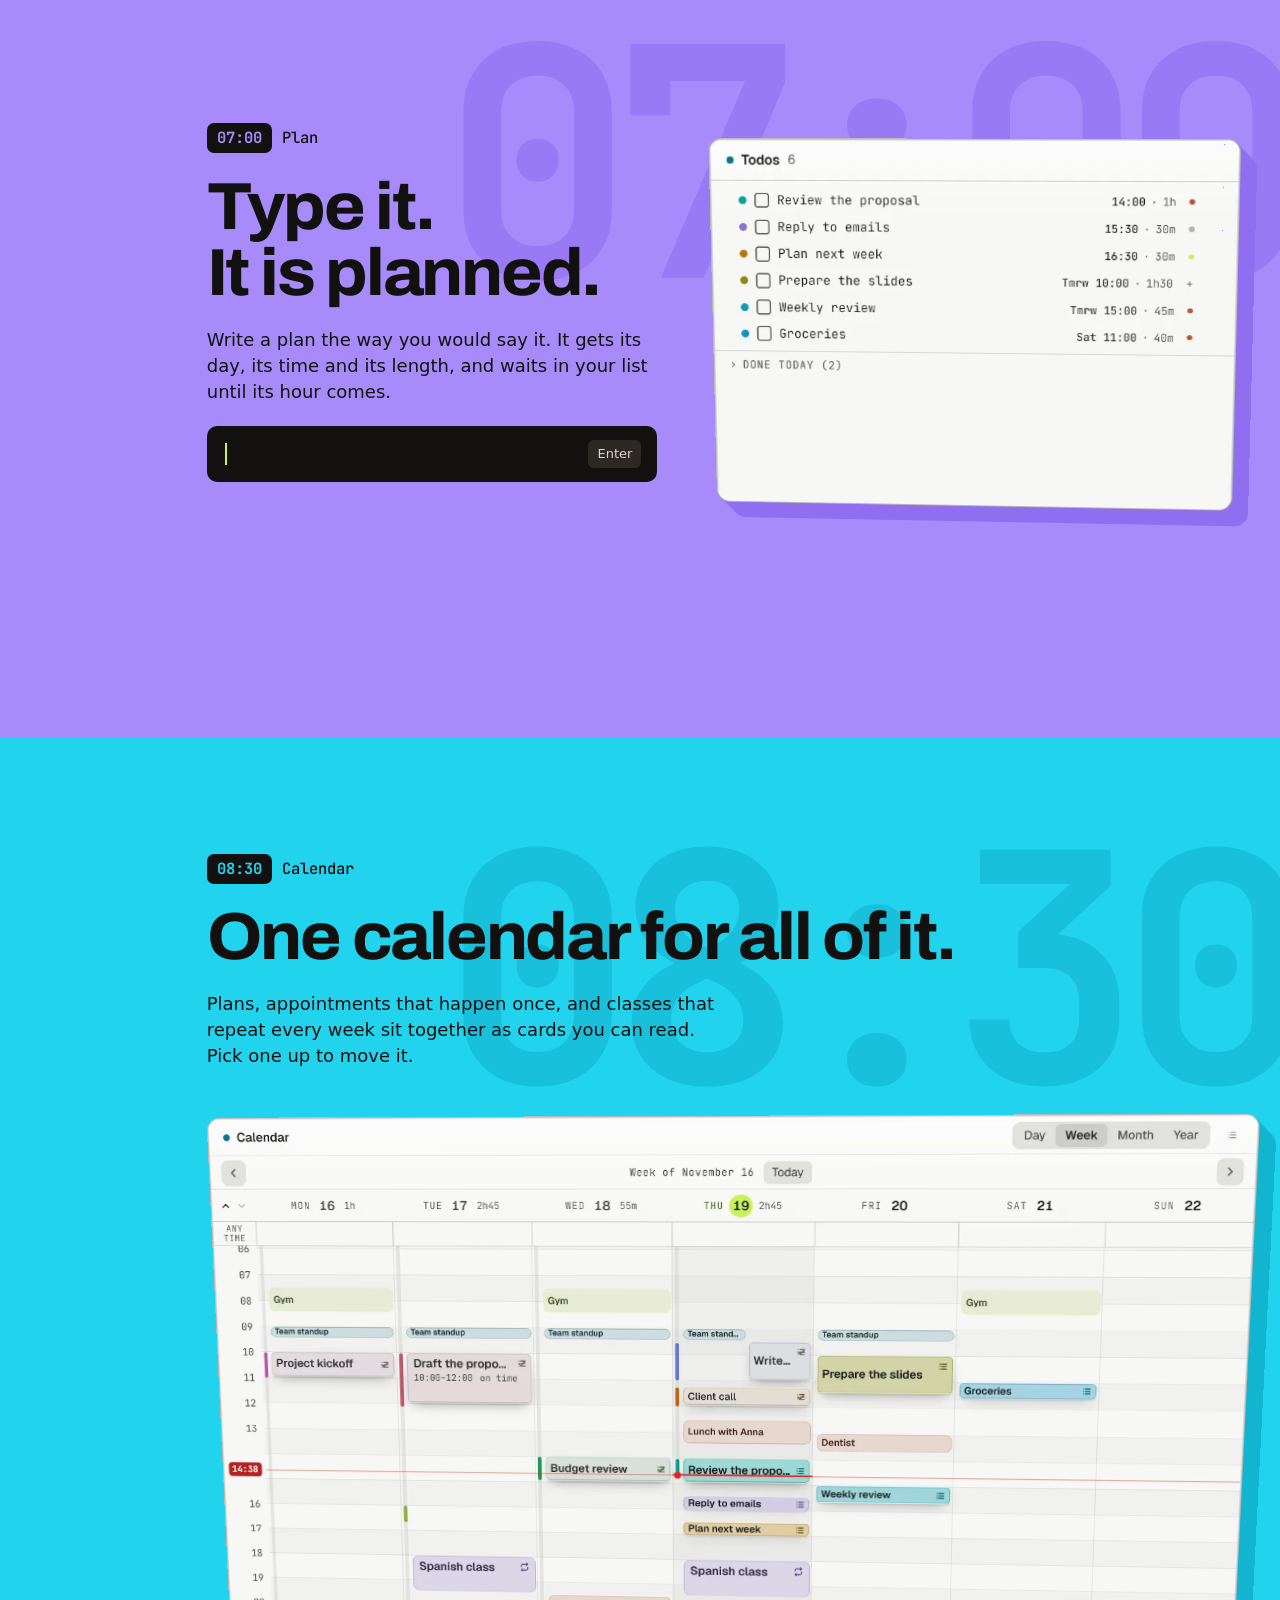
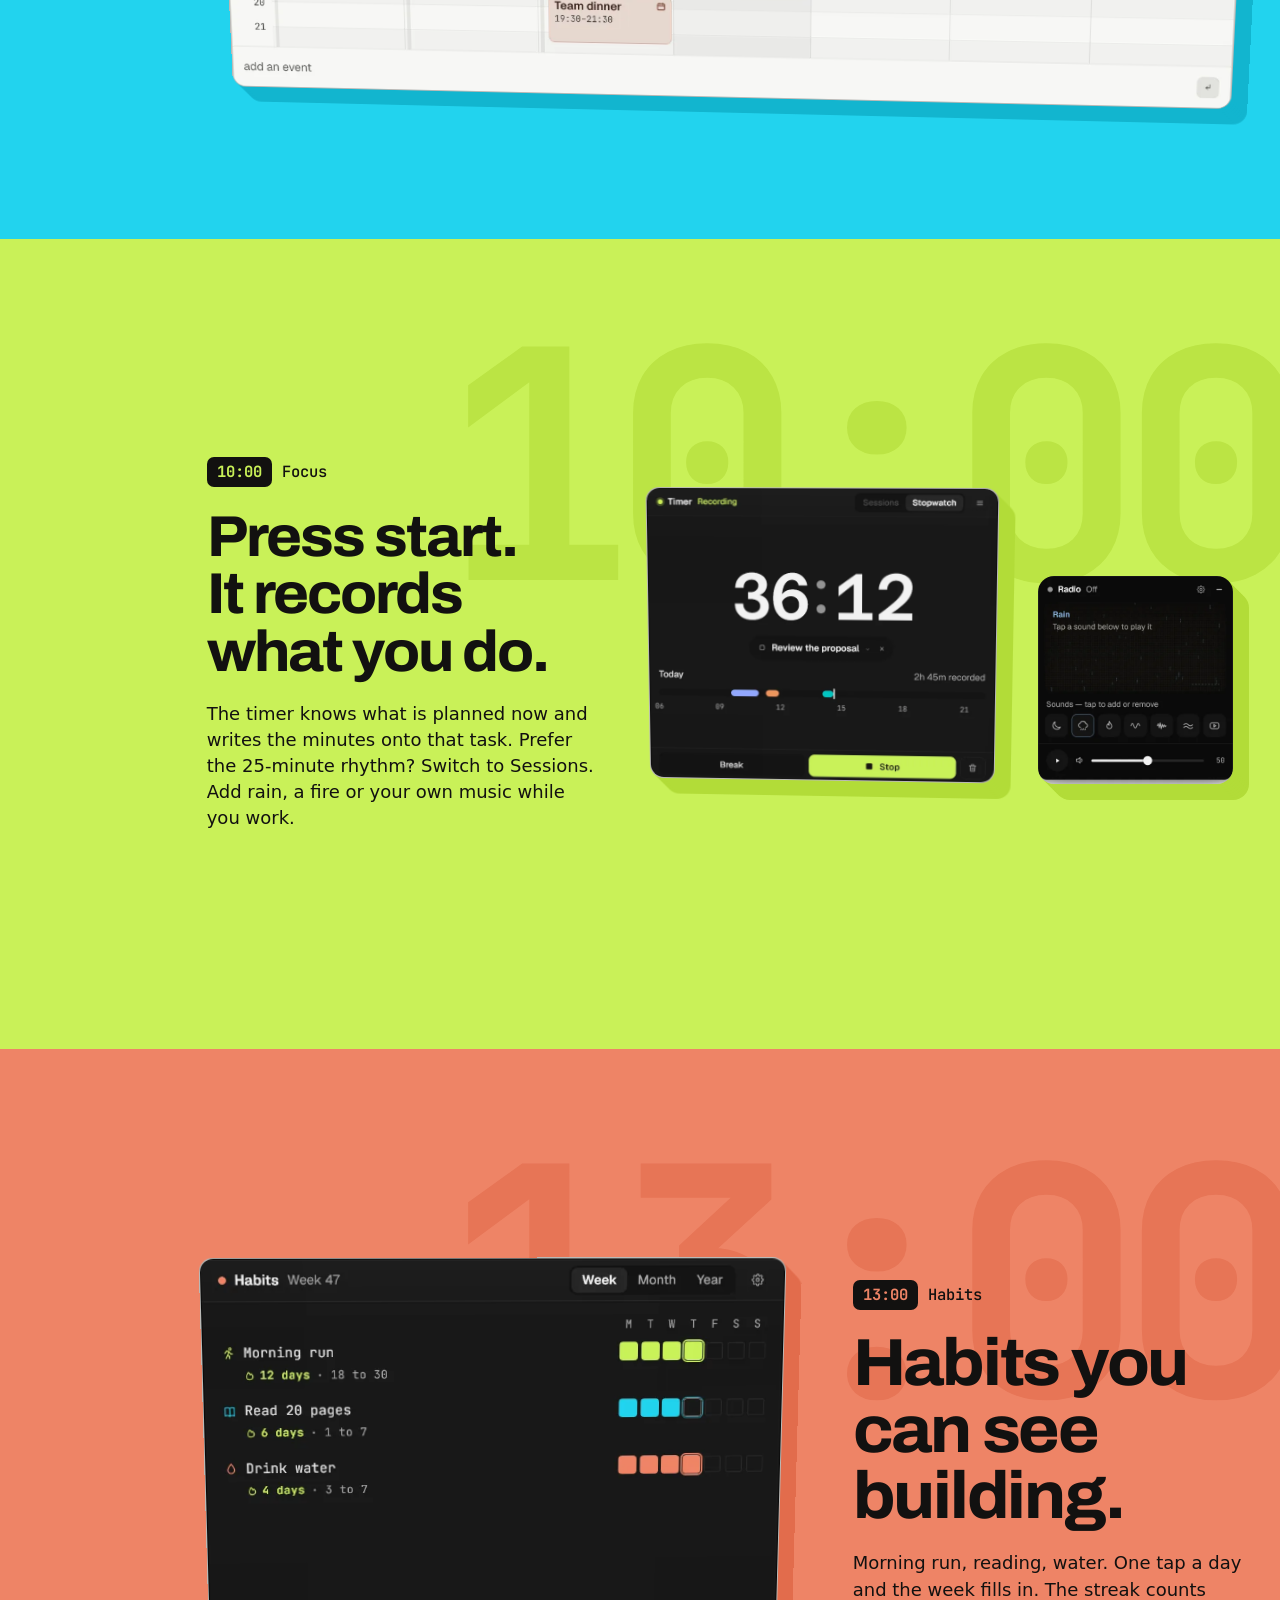
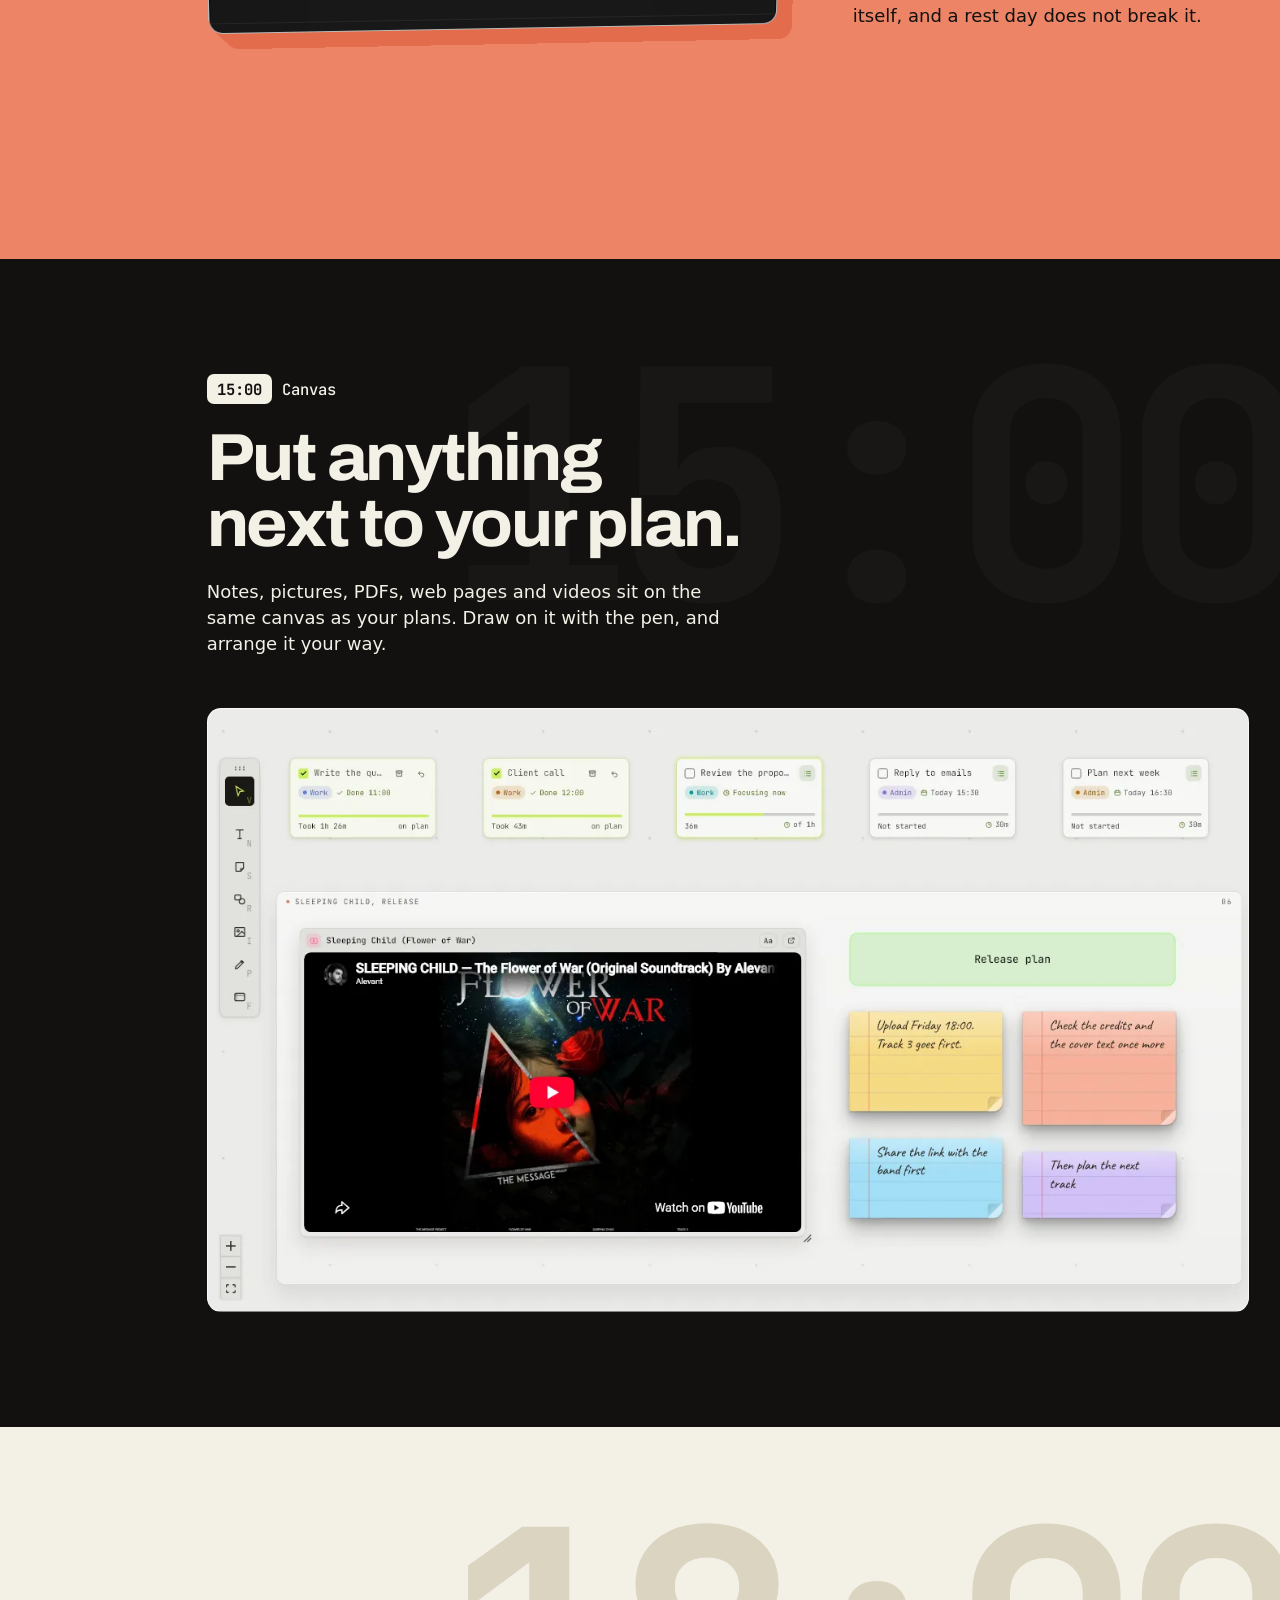
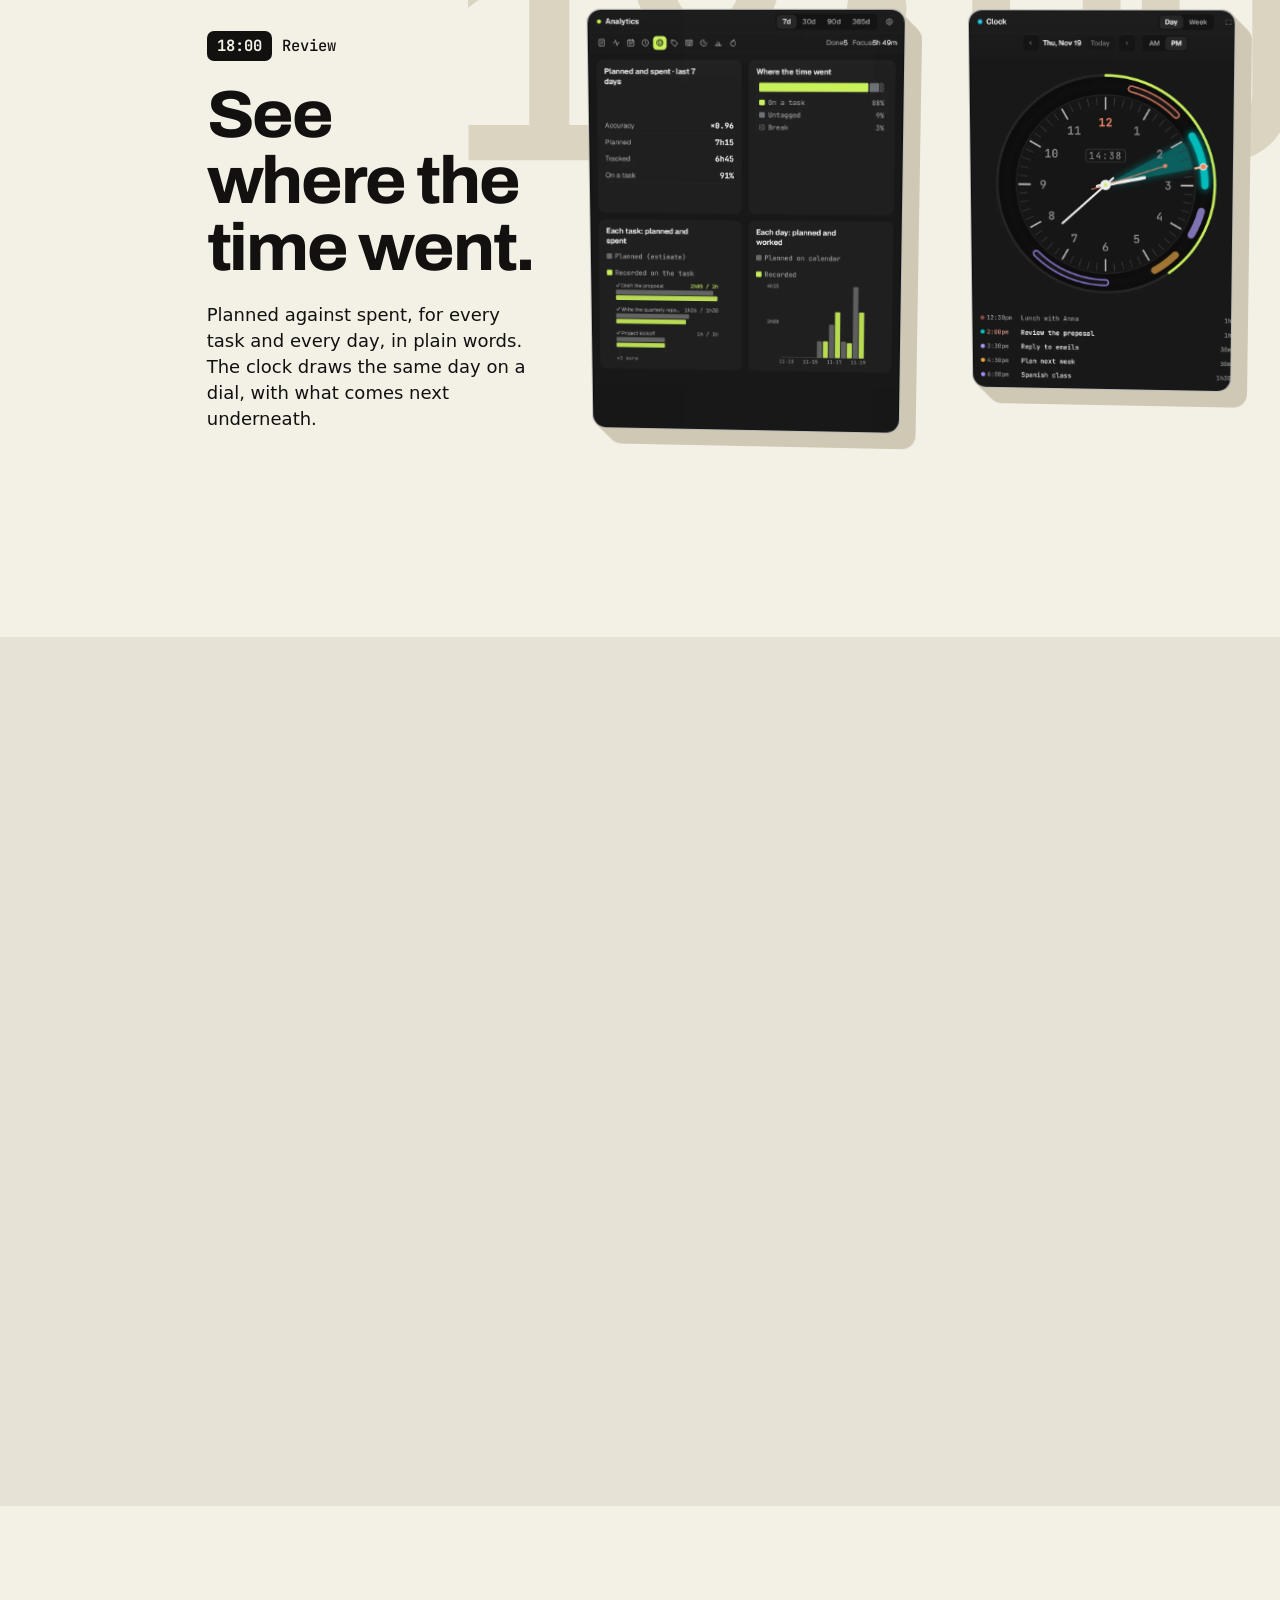
==== commit a7f27d67: "Merge pull request #12 from theMindDeveloper/fix/krnl0-radio-safari KRNL0 site: radio window grows i" ====
--- a/krnl0/index.html
+++ b/krnl0/index.html
@@ -403,6 +403,6 @@
 
 <div class="dock" id="dock"><button type="button" class="btn btn-acid" id="dock-send">Send to my computer</button></div>
 
-<script src="site.js?v=80f8dda3c1" defer></script>
+<script src="site.js?v=cbd798e9cc" defer></script>
 </body>
 </html>
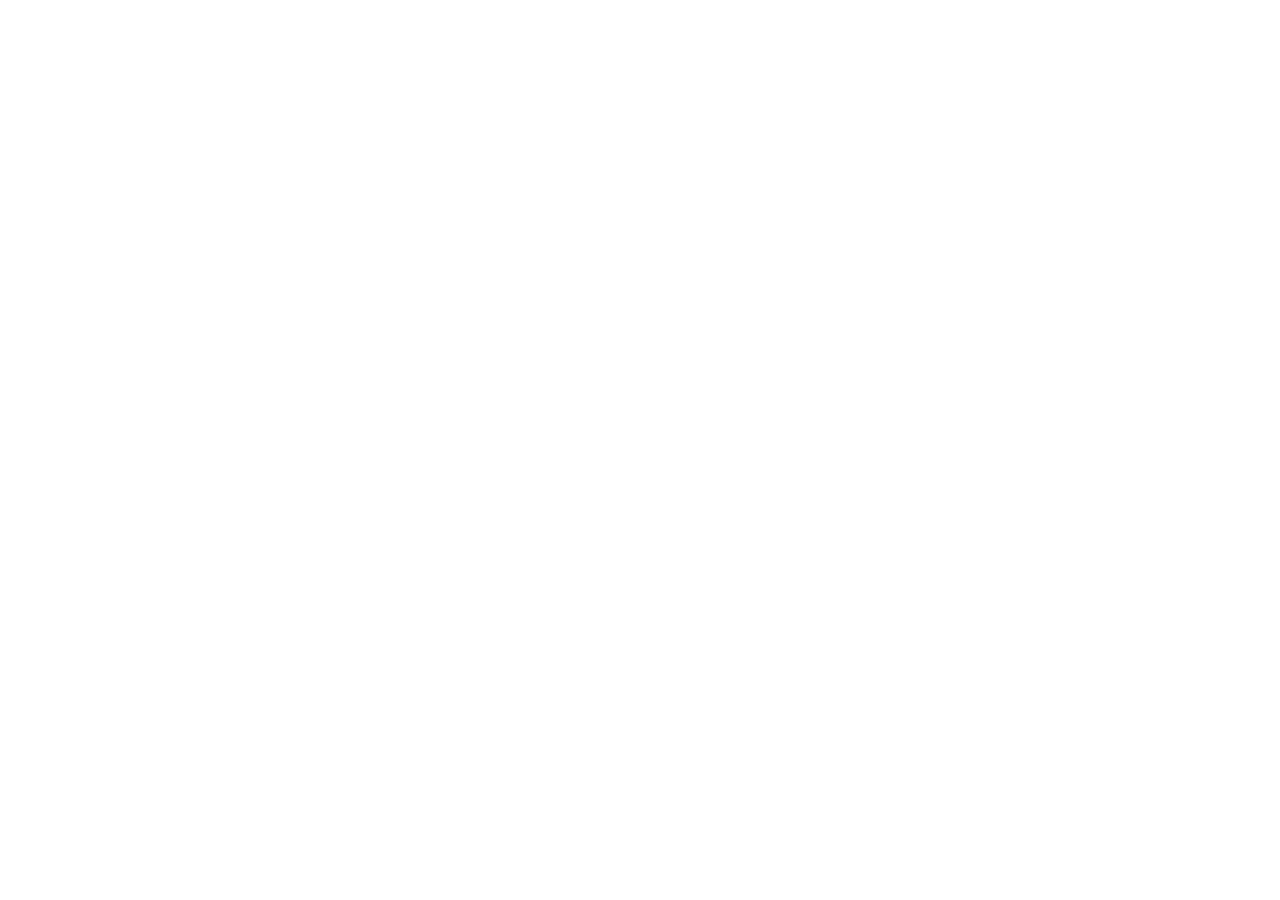
==== commit 7e22ac88: "Merge pull request #13 from theMindDeveloper/chore/krnl0-moved-to-krnl0-com KRNL0 moved to krnl0.com" ====
--- a/krnl0/index.html
+++ b/krnl0/index.html
@@ -1,408 +1,8 @@
 <!doctype html>
-<html lang="en">
-<head>
-<meta charset="utf-8">
+<html lang="en"><head><meta charset="utf-8">
+<title>KRNL0 has moved</title>
 <meta name="viewport" content="width=device-width, initial-scale=1">
-<title>KRNL0: your whole day on one canvas</title>
-<meta name="description" content="KRNL0 puts your timer, to-do list, habits, calendar, clock, focus sounds and time analytics on one canvas, working together. Free, no account, and your plans stay on your computer.">
-<link rel="icon" href="assets/krnl0-logo-128.png">
-<meta name="theme-color" content="#c9f158">
-<meta name="color-scheme" content="light">
-<meta name="author" content="theMindDeveloper">
-<meta property="og:type" content="website">
-<meta property="og:url" content="https://theminddev.com/krnl0/">
-<link rel="canonical" href="https://theminddev.com/krnl0/">
-<meta property="og:site_name" content="KRNL0">
-<meta property="og:title" content="KRNL0: your whole day on one canvas">
-<meta property="og:description" content="Timer, to-dos, habits, calendar, clock, focus sounds and analytics in one app, working together. Free, no account, and your plans stay on your computer.">
-<meta property="og:image" content="https://theminddev.com/krnl0/assets/og-3.jpg">
-<meta property="og:image:width" content="1200">
-<meta property="og:image:height" content="630">
-<meta property="og:image:alt" content="KRNL0: plan the day, watch it happen. Timer, to-dos, habits, calendar, clock, radio and analytics on one canvas">
-<meta name="twitter:card" content="summary_large_image">
-<meta name="twitter:title" content="KRNL0: your whole day on one canvas">
-<meta name="twitter:description" content="Timer, to-dos, habits, calendar and clock in one app. Free, no account, private.">
-<meta name="twitter:image" content="https://theminddev.com/krnl0/assets/og-3.jpg">
-<meta http-equiv="Content-Security-Policy" content="default-src 'self'; script-src 'self' 'unsafe-inline'; style-src 'self' 'unsafe-inline'; font-src 'self' data:; img-src 'self' data: blob:; media-src 'self' blob:; frame-src 'self'; connect-src 'self' https://api.github.com; object-src 'none'; base-uri 'self'; form-action 'none'">
-<meta name="referrer" content="strict-origin-when-cross-origin">
-<link rel="apple-touch-icon" href="assets/krnl0-logo-180.png">
-
-<link rel="preload" href="assets/fonts/archivo-latin.woff2" as="font" type="font/woff2" crossorigin>
-<link rel="preload" href="assets/fonts/geist-latin.woff2" as="font" type="font/woff2" crossorigin>
-<link rel="stylesheet" href="site.css?v=97b3fc8de2">
-<script>document.documentElement.classList.add('js')</script>
-<script type="application/ld+json">{"@context":"https://schema.org","@type":"SoftwareApplication","name":"KRNL0","applicationCategory":"ProductivityApplication","operatingSystem":"Windows, macOS, Linux","offers":{"@type":"Offer","price":"0","priceCurrency":"EUR"},"description":"Timer, to-dos, habits, calendar, clock, focus sounds and analytics on one canvas, working together. Free, no account, and your plans stay on your computer.","author":{"@type":"Person","name":"theMindDeveloper","url":"https://github.com/theMindDeveloper"},"downloadUrl":"https://github.com/theMindDeveloper/krnl0/releases/latest","softwareVersion":"0.15.0"}</script>
-</head>
-<body>
-<a class="skip" href="#main">Skip to content</a>
-
-<header class="nav" id="top">
-  <a class="brand" href="#top" aria-label="KRNL0, back to the top"><img src="assets/krnl0-logo-128.png" width="30" height="30" alt=""><span>KRNL0</span></a>
-  <nav class="nav-links" aria-label="Main">
-    <a href="#replaces">One app</a>
-    <a href="#day">A day in it</a>
-    <a href="download.html">How to install</a>
-    <a href="server.html">Your own server</a>
-    <a href="#faq">Questions</a>
-  </nav>
-  <button type="button" class="nav-menu" aria-label="More links" aria-expanded="false" aria-controls="nav-sheet"><svg viewBox="0 0 24 24" aria-hidden="true"><circle cx="5" cy="12" r="2"/><circle cx="12" cy="12" r="2"/><circle cx="19" cy="12" r="2"/></svg></button>
-  <a class="btn btn-sm" href="download.html"><svg class="ico" viewBox="0 0 24 24" aria-hidden="true"><path d="M12 4v11M7 10.5l5 5 5-5M4 19.5h16"/></svg>Download</a>
-  <div class="nav-sheet" id="nav-sheet" hidden>
-    <a href="#replaces">One app</a>
-    <a href="#day">A day in it</a>
-    <a href="download.html">How to install</a>
-    <a href="server.html">Your own server</a>
-    <a href="#faq">Questions</a>
-    <a href="privacy.html">Privacy</a>
-  </div>
-</header>
-
-<main id="main">
-
-<!-- ═══ HERO: the cube of nine apps, and a day you can drag ═══ -->
-<section class="hero" aria-labelledby="title">
-  <div class="hero-main">
-    <div class="hero-copy">
-      <h1 id="title" class="lines"><span class="line"><span data-line style="--i:0">One app</span></span> <span class="line"><span data-line style="--i:1">instead of nine.</span></span></h1>
-      <p class="lead" data-load style="--d:420ms"><span class="lead-long">Your timer, to-dos, habits, calendar, focus sounds, whiteboard and time tracking live on one canvas and work together. Plan the day, then watch it happen.</span><span class="lead-short">Timer, to-dos, habits and calendar, together on one canvas.</span></p>
-      <div class="actions" data-load style="--d:500ms">
-        <a class="btn" data-dl href="https://github.com/theMindDeveloper/krnl0/releases/latest"><svg class="ico" viewBox="0 0 24 24" aria-hidden="true"><path d="M12 4v11M7 10.5l5 5 5-5M4 19.5h16"/></svg>Download for Windows</a>
-        <a class="btn btn-onacid" href="#day">Follow a day in it</a>
-      </div>
-      <p class="meta" data-load style="--d:560ms">Free for Windows. No account. Your plans stay on your computer.<span class="meta-links"><a class="chip-link" href="download.html">Mac and Linux: build it yourself</a><a class="chip-link" href="server.html">Your own server</a></span></p>
-    </div>
-
-    <div class="cube-col">
-      <div class="cube-scene" id="cube-scene">
-        <div class="cube-floor" aria-hidden="true"></div>
-        <div class="cube" id="cube" role="group" aria-label="The nine parts of KRNL0 on one cube. Drag to turn it, or pick a part.">
-          <div class="face f-front">
-            <a class="t t-todo" href="#plan" data-tile="todo" data-say="To-dos: every plan has its day, its time and its length"><span class="row done"><i></i><b style="width:58%"></b></span><span class="row tick"><i></i><b style="width:74%"></b></span><span class="row"><i></i><b style="width:46%"></b></span><em>To-dos</em></a>
-            <a class="t t-cal" href="#calendar" data-tile="cal" data-say="Calendar: plans, events and classes on one calendar"><span class="grid"><i class="b1"></i><i class="b2"></i><i class="b3"></i><i class="b4"></i><i class="b5"></i><u></u></span><em>Calendar</em></a>
-            <a class="t t-habit" href="#habits" data-tile="habit" data-say="Habits: one tap a day, and the streak counts itself"><span class="sq a"><i class="on"></i><i class="on"></i><i class="on"></i><i class="on"></i><i class="on"></i><i class="pop"></i><i></i></span><span class="sq c"><i class="on"></i><i class="on"></i><i class="on"></i><i class="pop"></i><i></i><i></i><i></i></span><span class="sq r"><i class="on"></i><i class="on"></i><i class="on"></i><i class="on"></i><i class="pop"></i><i></i><i></i></span><em>Habits</em></a>
-            <a class="t t-boards" href="#canvas" data-tile="boards" data-say="Boards: one board per project, each with its own plans"><span class="stack"><i></i><i></i><i></i></span><em>Boards</em></a>
-            <a class="t t-timer" href="#focus" data-tile="timer" data-say="Timer: it records what you are doing, minute by minute"><span class="rec"></span><strong class="digits" data-digits>36:12</strong><em>Timer</em></a>
-            <a class="t t-stats" href="#review" data-tile="stats" data-say="Analytics: planned against spent, in plain words"><span class="bars"><i style="--h:38%"></i><i style="--h:64%"></i><i style="--h:46%"></i><i style="--h:88%"></i><i style="--h:58%"></i><i style="--h:74%"></i></span><em>Analytics</em></a>
-            <a class="t t-canvas" href="#canvas" data-tile="canvas" data-say="Canvas: notes, pictures and files next to your plans"><span class="note n1"></span><span class="note n2"></span><span class="note n3"></span><em>Canvas</em></a>
-            <a class="t t-radio" href="#focus" data-tile="radio" data-say="Radio: rain, fire or your own music while you work"><span class="wave"><i></i><i></i><i></i><i></i><i></i><i></i><i></i><i></i><i></i></span><em>Radio</em></a>
-            <a class="t t-ask" href="#faq" data-tile="ask" data-say="Assistant: ask in plain words, if you like"><span class="bub you"></span><span class="bub it"><i></i><i></i><i></i></span><em>Assistant</em></a>
-          </div>
-          <div class="face f-top" aria-hidden="true"><i></i><i></i><i class="k-cyan"></i><i></i><i></i><i></i><i class="k-paper"></i><i></i><i></i></div>
-          <div class="face f-right" aria-hidden="true"><i></i><i class="k-rust"></i><i></i><i></i><i></i><i></i><i></i><i></i><i class="k-purple"></i></div>
-          <div class="face f-left" aria-hidden="true"><i class="k-purple"></i><i></i><i></i><i></i><i class="k-acid"></i><i></i><i></i><i></i><i class="k-cyan"></i></div>
-          <div class="face f-back" aria-hidden="true"><i></i><i class="k-cyan"></i><i></i><b class="wm">KRNL0</b><b class="ver">Version <span data-krnl-v>0.15.0</span></b><i class="k-rust"></i></div>
-          <div class="face f-bottom" aria-hidden="true"><i></i><i></i><i></i><i class="k-rust"></i><i></i><i class="k-paper"></i><i></i><i></i><i></i></div>
-          <div class="core" aria-hidden="true"><i></i><i></i><i></i><i></i><i></i><i></i><b></b><b></b><b></b><b></b><b></b><b></b><b></b><b></b></div>
-        </div>
-      </div>
-      <p class="cube-say" id="cube-say" aria-live="off"><svg viewBox="0 0 24 24" aria-hidden="true"><path d="M4 12a8 8 0 0 1 13.7-5.6L20 8.6M20 4v4.6h-4.6M20 12a8 8 0 0 1-13.7 5.6L4 15.4M4 20v-4.6h4.6"/></svg><span>Turn the cube, or pick a part.</span></p>
-    </div>
-  </div>
-
-  <div class="strip" id="strip" data-load style="--d:640ms">
-    <div class="strip-head"><b>Today</b><div class="strip-set" role="group" aria-label="Show a different day"><button type="button" data-set="work" aria-pressed="true">Work</button><button type="button" data-set="student" aria-pressed="false">Student</button><button type="button" data-set="shifts" aria-pressed="false">Shifts</button><button type="button" data-set="home" aria-pressed="false">At home</button></div><span class="strip-hint">Drag a block to move it</span><output class="strip-out" id="strip-out">Review the proposal, 14:00 to 15:00</output></div>
-    <div class="strip-pan"><div class="strip-in">
-    <div class="strip-track" id="strip-track">
-      <button type="button" class="blk" data-s="7" data-e="7.75" style="--s:7;--e:7.75;--c:var(--acid)" data-n="Run">Run</button>
-      <button type="button" class="blk" data-s="9.5" data-e="11" style="--s:9.5;--e:11;--c:var(--purple)" data-n="Quarterly report">Report</button>
-      <button type="button" class="blk" data-s="11.25" data-e="12" style="--s:11.25;--e:12;--c:var(--cyan)" data-n="Client call">Call</button>
-      <button type="button" class="blk" data-s="12.5" data-e="13.5" style="--s:12.5;--e:13.5;--c:var(--paper)" data-n="Lunch with Anna">Lunch</button>
-      <button type="button" class="blk" data-s="14" data-e="15" style="--s:14;--e:15;--c:var(--rust)" data-n="Review the proposal">Review</button>
-      <button type="button" class="blk" data-s="15.5" data-e="16.25" style="--s:15.5;--e:16.25;--c:var(--cyan)" data-n="Emails">Mail</button>
-      <button type="button" class="blk" data-s="18" data-e="19" style="--s:18;--e:19;--c:var(--acid)" data-n="Gym">Gym</button>
-      <button type="button" class="blk" data-s="20.75" data-e="21.5" style="--s:20.75;--e:21.5;--c:var(--purple)" data-n="Read">Read</button>
-      <b class="strip-now" id="strip-now" aria-hidden="true">now</b>
-    </div>
-    <div class="strip-scale" aria-hidden="true"><span>06:00</span><span>10:00</span><span>14:00</span><span>18:00</span><span>22:00</span></div>
-    </div></div>
-    <p class="strip-note">Drag a block, or swipe to see the whole day.</p>
-  </div>
-</section>
-
-<!-- ═══ TWO WAYS TO START ═══ -->
-<section class="start" id="start" aria-labelledby="start-h">
-  <div class="start-head">
-    <h2 id="start-h">Start in a minute.</h2>
-    <p>Install it on your computer. If you want your day on your phone too, add your own server.</p>
-  </div>
-  <div class="start-cards">
-    <article class="start-card c1">
-      <svg class="start-art art-install" viewBox="0 0 400 380" aria-hidden="true" focusable="false">
-        <rect x="10" y="10" width="380" height="250" rx="34"/>
-        <rect x="170" y="258" width="60" height="56" />
-        <rect x="100" y="306" width="200" height="30" rx="15"/>
-        <path class="art-cut" d="M200 62v122M146 130l54 54 54-54M138 218h124"/>
-      </svg>
-      <h3>Install it</h3>
-      <p>Free for Windows, with a step-by-step guide for Mac and Linux. No account, and your plans stay on your computer.</p>
-      <div class="start-chips"><a href="download.html#windows">Windows</a><a href="download.html#mac">Mac</a><a href="download.html#linux">Linux</a></div>
-      <p class="start-time">About a minute, no account needed.</p>
-      <a class="btn" href="download.html">How to install</a>
-    </article>
-    <article class="start-card c2">
-      <svg class="start-art art-server" viewBox="0 0 400 380" aria-hidden="true" focusable="false">
-        <rect x="10" y="10" width="380" height="104" rx="30"/>
-        <rect x="10" y="138" width="380" height="104" rx="30"/>
-        <rect x="10" y="266" width="380" height="104" rx="30"/>
-        <g class="art-cut"><path d="M150 62h190M150 190h190M150 318h190"/><circle class="art-dot" cx="84" cy="62" r="13"/><circle class="art-dot" cx="84" cy="190" r="13"/><circle class="art-dot" cx="84" cy="318" r="13"/></g>
-      </svg>
-      <h3>Add your own server</h3>
-      <p>Optional. Keep the same board on every computer, and open it on your phone in its browser. Nothing goes to anyone else's cloud.</p>
-      <p class="start-time">About ten minutes, with Docker or one command.</p>
-      <a class="btn" href="server.html">Set up your server</a>
-    </article>
-  </div>
-</section>
-
-<!-- ═══ ONE APP INSTEAD OF NINE ═══ -->
-<section class="nine" id="replaces" aria-labelledby="nine-h">
-  <div class="nine-pin">
-    <div class="nine-head">
-      <h2 id="nine-h">Nine tabs closed.</h2>
-      <p>Everything you kept in separate apps, in one place that knows how the parts fit together.</p>
-    </div>
-    <div class="nine-cols">
-      <ol class="was" aria-label="Apps you may be using today">
-        <li><s>Forest</s><span>focus timer</span></li>
-        <li><s>Todoist</s><span>to-dos</span></li>
-        <li><s>Streaks</s><span>habits</span></li>
-        <li><s>Google Calendar</s><span>calendar</span></li>
-        <li><s>Notion</s><span>projects</span></li>
-        <li><s>Toggl</s><span>time tracking</span></li>
-        <li><s>Miro</s><span>whiteboard</span></li>
-        <li><s>Noisli</s><span>focus sounds</span></li>
-        <li><s>a chat tab</s><span>assistant</span></li>
-      </ol>
-      <div class="one">
-        <div class="grid9-fit fit" style="--w:420;--h:420">
-          <ul class="grid9" aria-label="The parts of KRNL0">
-            <li data-tile="todo" data-k="1">To-dos</li>
-            <li data-tile="cal" data-k="3">Calendar</li>
-            <li data-tile="habit" data-k="2">Habits</li>
-            <li data-tile="boards" data-k="4">Boards</li>
-            <li data-tile="timer" data-k="0">Timer</li>
-            <li data-tile="stats" data-k="5">Analytics</li>
-            <li data-tile="canvas" data-k="6">Canvas</li>
-            <li data-tile="radio" data-k="7">Radio</li>
-            <li data-tile="ask" data-k="8">Assistant</li>
-          </ul>
-        </div>
-        <p class="one-foot"><b class="one-n">9</b> of 9 in one place</p>
-      </div>
-    </div>
-  </div>
-</section>
-
-<!-- ═══ A DAY IN IT ═══ -->
-<section class="day" id="day" aria-label="A day in KRNL0">
-  <aside class="rail off" aria-hidden="true">
-    <div class="rail-in">
-      <ol>
-        <li data-t="07:00">Plan</li>
-        <li data-t="08:30">Calendar</li>
-        <li data-t="10:00">Focus</li>
-        <li data-t="13:00">Habits</li>
-        <li data-t="15:00">Canvas</li>
-        <li data-t="18:00">Review</li>
-      </ol>
-      <b class="rail-now">07:00</b>
-    </div>
-  </aside>
-
-  <article class="ch ch-plan" id="plan" data-time="07:00" data-end="08:30" style="--field:var(--purple);--deep:#8F6FF0;--on:var(--ink)">
-    <p class="ch-big" aria-hidden="true">07:00</p>
-    <div class="ch-grid split">
-      <div class="ch-copy">
-        <p class="ch-time"><b>07:00</b> Plan</p>
-        <h2 data-rise>Type it.<br>It is planned.</h2>
-        <p data-rise>Write a plan the way you would say it. It gets its day, its time and its length, and waits in your list until its hour comes.</p>
-        <div class="typer" data-typer data-rise role="img" aria-label="An example: typing Gym tomorrow 18:00 1h adds a plan called Gym, tomorrow at 18:00, for one hour">
-          <div class="typer-bar"><span class="typer-text">Gym tomorrow 18:00 1h</span><i class="typer-caret"></i><kbd>Enter</kbd></div>
-          <div class="typer-card is-on"><b class="tc-name">Gym</b><span class="tc-chip tc-day">Tomorrow</span><span class="tc-chip tc-time">18:00</span><span class="tc-chip tc-len">1h</span></div>
-        </div>
-      </div>
-      <div class="ch-media" data-settle>
-        <div class="depth"><div class="win"><div class="live fit" style="--w:440;--h:311"><img src="assets/live/todo-light.webp" alt="The KRNL0 To-dos list: three plans left today, each with its time and length" width="520" height="440" loading="lazy"><iframe data-src="app/index.html?solo=todo&amp;theme=light" title="The real KRNL0 To-dos. Type a plan into its field." width="520" height="440"></iframe></div></div></div>
-      </div>
-    </div>
-  </article>
-
-  <article class="ch ch-cal" id="calendar" data-time="08:30" data-end="10:00" style="--field:var(--cyan);--deep:#12B5CF;--on:var(--ink)">
-    <p class="ch-big" aria-hidden="true">08:30</p>
-    <div class="ch-grid wide">
-      <div class="ch-copy row">
-        <div>
-          <p class="ch-time"><b>08:30</b> Calendar</p>
-          <h2 data-rise>One calendar for all of it.</h2>
-        </div>
-        <p data-rise>Plans, appointments that happen once, and classes that repeat every week sit together as cards you can read. Pick one up to move it.</p>
-      </div>
-      <div class="ch-media" data-settle>
-        <div class="depth"><div class="win"><div class="live fit pan" style="--w:1120;--h:640"><img src="assets/live/calendar-light.webp" alt="The KRNL0 Calendar in week view: plans, a dentist appointment, a team dinner, standups and a Spanish class that repeat" width="1120" height="640" loading="lazy"><iframe data-src="app/index.html?solo=calendar&amp;theme=light" title="The real KRNL0 Calendar" width="1120" height="640"></iframe></div></div></div>
-      </div>
-    </div>
-  </article>
-
-  <article class="ch ch-focus" id="focus" data-time="10:00" data-end="13:00" style="--field:var(--acid);--deep:#B2DC38;--on:var(--ink)">
-    <p class="ch-big" aria-hidden="true">10:00</p>
-    <div class="ch-grid duo">
-      <div class="ch-copy">
-        <p class="ch-time"><b>10:00</b> Focus</p>
-        <h2 data-rise>Press start. It records what you do.</h2>
-        <p data-rise>The timer knows what is planned now and writes the minutes onto that task. Prefer the 25-minute rhythm? Switch to Sessions. Add rain, a fire or your own music while you work.</p>
-      </div>
-      <div class="ch-media pair" data-settle>
-        <div class="depth"><div class="win"><div class="live fit" style="--w:440;--h:372"><img src="assets/live/pomo-dark.webp" alt="The KRNL0 Timer recording 36 minutes on the task Review the proposal" width="520" height="440" loading="lazy"><iframe data-src="app/index.html?solo=pomo" title="The real KRNL0 Timer, recording" width="520" height="440"></iframe></div></div></div>
-        <div class="radio-slot"><div class="live fit" style="--w:300;--h:320"><img src="assets/live/radio.webp" alt="The KRNL0 Ambient Radio: rain, fire, synth, noise or a YouTube link" width="300" height="320" loading="lazy"><iframe data-src="app/index.html?solo=radio&amp;fit=1" title="The real KRNL0 Ambient Radio. Pick a sound and press play." width="300" height="320" allow="autoplay"></iframe></div></div>
-      </div>
-    </div>
-  </article>
-
-  <article class="ch ch-habit" id="habits" data-time="13:00" data-end="15:00" style="--field:var(--rust);--deep:#E26C4C;--on:var(--ink)">
-    <p class="ch-big" aria-hidden="true">13:00</p>
-    <div class="ch-grid split flip">
-      <div class="ch-media" data-settle>
-        <div class="depth"><div class="win"><div class="live fit" style="--w:480;--h:310"><img src="assets/live/habit-dark.webp" alt="The KRNL0 Habits window: Morning run on a 12-day streak, Read 20 pages, Drink water" width="560" height="400" loading="lazy"><iframe data-src="app/index.html?solo=habit" title="The real KRNL0 Habits. Tick today's square." width="560" height="400"></iframe></div></div></div>
-      </div>
-      <div class="ch-copy">
-        <p class="ch-time"><b>13:00</b> Habits</p>
-        <h2 data-rise>Habits you can see building.</h2>
-        <p data-rise>Morning run, reading, water. One tap a day and the week fills in. The streak counts itself, and a rest day does not break it.</p>
-      </div>
-    </div>
-  </article>
-
-  <article class="ch ch-canvas" id="canvas" data-time="15:00" data-end="18:00" data-ink="light" style="--field:var(--ink);--deep:#1D1B19;--on:var(--paper)">
-    <p class="ch-big" aria-hidden="true">15:00</p>
-    <div class="ch-grid wide">
-      <div class="ch-copy row">
-        <div>
-          <p class="ch-time"><b>15:00</b> Canvas</p>
-          <h2 data-rise>Put anything next to your plan.</h2>
-        </div>
-        <p data-rise>Notes, pictures, PDFs, web pages and videos sit on the same canvas as your plans. Draw on it with the pen, and arrange it your way.</p>
-      </div>
-      <div class="ch-media" data-open>
-        <div class="win"><div class="live fit pan" style="--w:1280;--h:740"><img src="assets/live/canvas-light.webp" alt="The KRNL0 canvas: today's plan cards in a row, and under them one project in a frame: the album cover, the song as a playing video, and notes" width="1280" height="740" loading="lazy"><iframe data-src="app/index.html?solo=canvas&amp;theme=light" title="The real KRNL0 canvas. Drag a note." width="1280" height="740"></iframe></div></div>
-      </div>
-    </div>
-  </article>
-
-  <article class="ch ch-review" id="review" data-time="18:00" data-end="22:00" style="--field:var(--paper);--deep:#E4DFD0;--on:var(--ink)">
-    <p class="ch-big" aria-hidden="true">18:00</p>
-    <div class="ch-grid trio">
-      <div class="ch-copy">
-        <p class="ch-time"><b>18:00</b> Review</p>
-        <h2 data-rise>See where the time went.</h2>
-        <p data-rise>Planned against spent, for every task and every day, in plain words. The clock draws the same day on a dial, with what comes next underneath.</p>
-      </div>
-      <div class="ch-media" data-settle>
-        <div class="depth"><div class="win"><div class="live fit" style="--w:460;--h:625"><img src="assets/live/analytics-dark.webp" alt="KRNL0 Analytics: planned and spent time for the last seven days, and where the time went" width="560" height="760" loading="lazy"><iframe data-src="app/index.html?solo=analytics" title="The real KRNL0 Analytics" width="560" height="760"></iframe></div></div></div>
-      </div>
-      <div class="ch-media" data-settle>
-        <div class="depth"><div class="win"><div class="live fit" style="--w:400;--h:583"><img src="assets/live/clock-dark.webp" alt="The KRNL0 Clock: the day's plans around a clock face" width="480" height="700" loading="lazy"><iframe data-src="app/index.html?solo=clock" title="The real KRNL0 Clock" width="480" height="700"></iframe></div></div></div>
-      </div>
-    </div>
-  </article>
-</section>
-
-<!-- ═══ ON YOUR PHONE ═══ -->
-<section class="phone" id="phone" aria-labelledby="phone-h">
-  <div class="phone-copy">
-    <h2 id="phone-h" data-rise>Your day, on your phone too.</h2>
-    <p data-rise>Keep your boards in step with a small server you run at home. Every computer you connect shows the same day, and your phone opens it in its browser. Nothing goes to anyone else's cloud.</p>
-    <a class="btn" href="server.html" data-rise>Set up your server</a>
-  </div>
-  <figure class="phone-pics" data-settle>
-    <img src="assets/stills/srv-phone-today.webp" width="390" height="844" loading="lazy" alt="KRNL0 on a phone: Today, with the timer, the next plan and the habits">
-    <img src="assets/stills/srv-ipad.webp" width="1024" height="768" loading="lazy" alt="KRNL0 on a tablet: Today in two columns with a side rail">
-  </figure>
-</section>
-
-<!-- ═══ NEW ═══ -->
-<section class="news" id="new" aria-labelledby="new-h">
-  <div class="news-head">
-    <p class="ver-chip" data-rise>v<span data-krnl-v>0.15.0</span></p>
-    <h2 id="new-h" data-rise>What's new</h2>
-    <p data-rise>A Calendar you can read, events that happen once, and your day on your phone.</p>
-    <a class="btn btn-quiet" href="https://github.com/theMindDeveloper/krnl0/releases/latest" data-rise>All the release notes</a>
-  </div>
-  <ul class="news-list">
-    <li data-rise><b>A Calendar you can read</b><span>Every plan and event is a calm card with its whole name, time and room. The day fits the window, and you zoom with a pinch, Ctrl and the wheel, or the hour numbers.</span></li>
-    <li data-rise><b>Events that happen once</b><span>Type “Dentist fri 15:00” into the Calendar and it is there. Classes and shifts can repeat every week, skip a day, or end when the term does.</span></li>
-    <li data-rise><b>Pick it up, put it anywhere</b><span>To-dos, the cards on your board, habits and month chips all move onto the Calendar the same way, with a line showing the exact time.</span></li>
-    <li data-rise><b>Your day on your phone</b><span>Today shows your day in order, with what's next opened up and Focus on it. The Calendar, Habits, Insights and your board are full screen, one tap away.</span></li>
-    <li data-rise><b>Your layout, your way</b><span>My layout keeps your windows where you leave them, and Reset brings the first one back. Or pick the Free canvas, where the Calendar can be as big as you like.</span></li>
-    <li data-rise><b>Your week in plain words</b><span>Analytics shows one band of numbers, changes in hours and minutes, and lists and bars instead of pie charts.</span></li>
-    <li data-rise><b>Shown, not told</b><span>New tutorials for the Calendar, events and layouts, with voice: Help, then Tutorials.</span></li>
-  </ul>
-</section>
-
-<!-- ═══ QUESTIONS ═══ -->
-<section class="faq" id="faq" aria-labelledby="faq-h">
-  <div class="faq-head"><h2 id="faq-h" data-rise>Fair questions</h2><p data-rise>Not answered here?</p><a class="btn btn-ghost" href="https://github.com/theMindDeveloper/krnl0/issues" data-rise>Ask on GitHub</a><p class="faq-line" data-rise>Free for Windows. No account. Your plans stay on your computer.</p></div>
-  <div class="faq-list">
-    <details open><summary>Is it free?</summary><p>Yes. KRNL0 costs nothing: no subscription, no trial, no account. The code is public, so anyone can see how it works, and every release becomes fully open source two years after it ships.</p></details>
-    <details><summary>Does it need the internet?</summary><p>No. Everything is saved in one file on your own computer. No account, no tracking, no cloud. Close it, open it next week, and your day is exactly where you left it.</p></details>
-    <details><summary>Which computers does it run on?</summary><p>Windows has an installer today, and from then on KRNL0 updates itself. On macOS and Linux you can build it yourself from the source code on GitHub.</p></details>
-    <details><summary>Can I use it on my phone?</summary><p>Yes, with your own KRNL0 server. It keeps your computers on the same board and opens it in your phone's browser. Setting one up takes about ten minutes, and the Server page shows how.</p></details>
-    <details><summary>Do I need AI?</summary><p>No. Every part works on its own. If you use Claude, you can ask it to plan or move things for you, with your own Claude plan.</p></details>
-    <details><summary>Can I change how it looks?</summary><p>Yes. Pick a style, Paper or Pro, choose a frame, and switch between light and dark whenever you like.</p></details>
-    <details><summary>Where is my data?</summary><p>Your whole board is one file in Documents/krnl0 on your computer. Copy it to back it up, or move it to another computer.</p></details>
-    <details><summary>What happens to finished tasks?</summary><p>They move to a Done list, then to an Archive grouped by day. Nothing is deleted, and the time you spent stays in your analytics.</p></details>
-    <details><summary>Is it only for students?</summary><p>No. It started as a university project, and it is for anyone who wants their day in one place: work, study, training, chores, all of it.</p></details>
-  </div>
-</section>
-
-<!-- ═══ DOWNLOAD ═══ -->
-<section class="cta" id="get" aria-labelledby="cta-h">
-  <p class="ch-big" aria-hidden="true">22:00</p>
-  <div class="done-strip" data-settle aria-hidden="true"><div class="rowb"><i style="--c:var(--ink);--f:1.4;--n:0"></i><i style="--c:var(--cyan);--f:1;--n:1"></i><i style="--c:var(--rust);--f:1.8;--n:2"></i><i style="--c:var(--purple);--f:1.2;--n:3"></i><i style="--c:var(--paper);--f:1;--n:4"></i><i style="--c:var(--ink);--f:1.5;--n:5"></i></div><b>Day done: 6 of 6 plans</b></div>
-  <div class="cta-in">
-    <p class="ch-time cta-time" data-rise><b>22:00</b> Day done</p>
-    <h2 id="cta-h" data-rise>Your whole day, one canvas.</h2>
-    <ol class="cta-steps" data-rise>
-      <li>Download the installer</li>
-      <li>Open KRNL0</li>
-      <li>Drop your first plan on today</li>
-    </ol>
-    <div class="actions" data-rise>
-      <a class="btn btn-acid" data-dl href="https://github.com/theMindDeveloper/krnl0/releases/latest"><svg class="ico" viewBox="0 0 24 24" aria-hidden="true"><path d="M12 4v11M7 10.5l5 5 5-5M4 19.5h16"/></svg>Download for Windows</a>
-      <a class="btn btn-ghost" href="download.html">Other computers</a>
-      <a class="btn btn-ghost" href="https://github.com/theMindDeveloper/krnl0">Source on GitHub</a>
-    </div>
-    <p class="cta-meta" data-rise>Free. Version <span data-krnl-v>0.15.0</span>. The Windows installer keeps itself up to date.</p>
-  </div>
-</section>
-
-</main>
-
-<footer class="foot" aria-labelledby="foot-h">
-  <h2 id="foot-h" class="blocks" aria-label="KRNL0">
-    <span class="b b1"><small>keep focus</small>K</span><span class="b b2"><small>routines</small>R</span><span class="b b3"><small>now</small>N</span><span class="b b4"><small>local</small>L</span><span class="b b5"><small>zero cost</small>0</span>
-  </h2>
-  <div class="foot-cols">
-    <ul>
-      <li><a href="#replaces">One app</a></li>
-      <li><a href="#day">A day in it</a></li>
-      <li><a href="#phone">On your phone</a></li>
-      <li><a href="#new">New</a></li>
-      <li><a href="#faq">Questions</a></li>
-    </ul>
-    <ul>
-      <li><a href="download.html">Download and install</a></li>
-      <li><a href="server.html">Your own server</a></li>
-      <li><a href="privacy.html">Privacy</a></li>
-      <li><a href="https://github.com/theMindDeveloper/krnl0">Source on GitHub</a></li>
-      <li><a href="https://github.com/theMindDeveloper/krnl0/blob/main/CHANGELOG.md">Changelog</a></li>
-      <li><a href="https://github.com/theMindDeveloper/krnl0/blob/main/LICENSE.md">Licence</a></li>
-    </ul>
-    <p class="foot-note">Built by theMindDeveloper. Free, and the source is public.<br>© 2026 KRNL0</p>
-  </div>
-</footer>
-
-<div class="dock" id="dock"><button type="button" class="btn btn-acid" id="dock-send">Send to my computer</button></div>
-
-<script src="site.js?v=cbd798e9cc" defer></script>
-</body>
-</html>
+<link rel="canonical" href="https://krnl0.com/">
+<meta http-equiv="refresh" content="0; url=https://krnl0.com/">
+<script>location.replace('https://krnl0.com/' + location.search + location.hash);</script>
+</head><body><p>KRNL0 now lives at <a href="https://krnl0.com/">krnl0.com</a>.</p></body></html>
